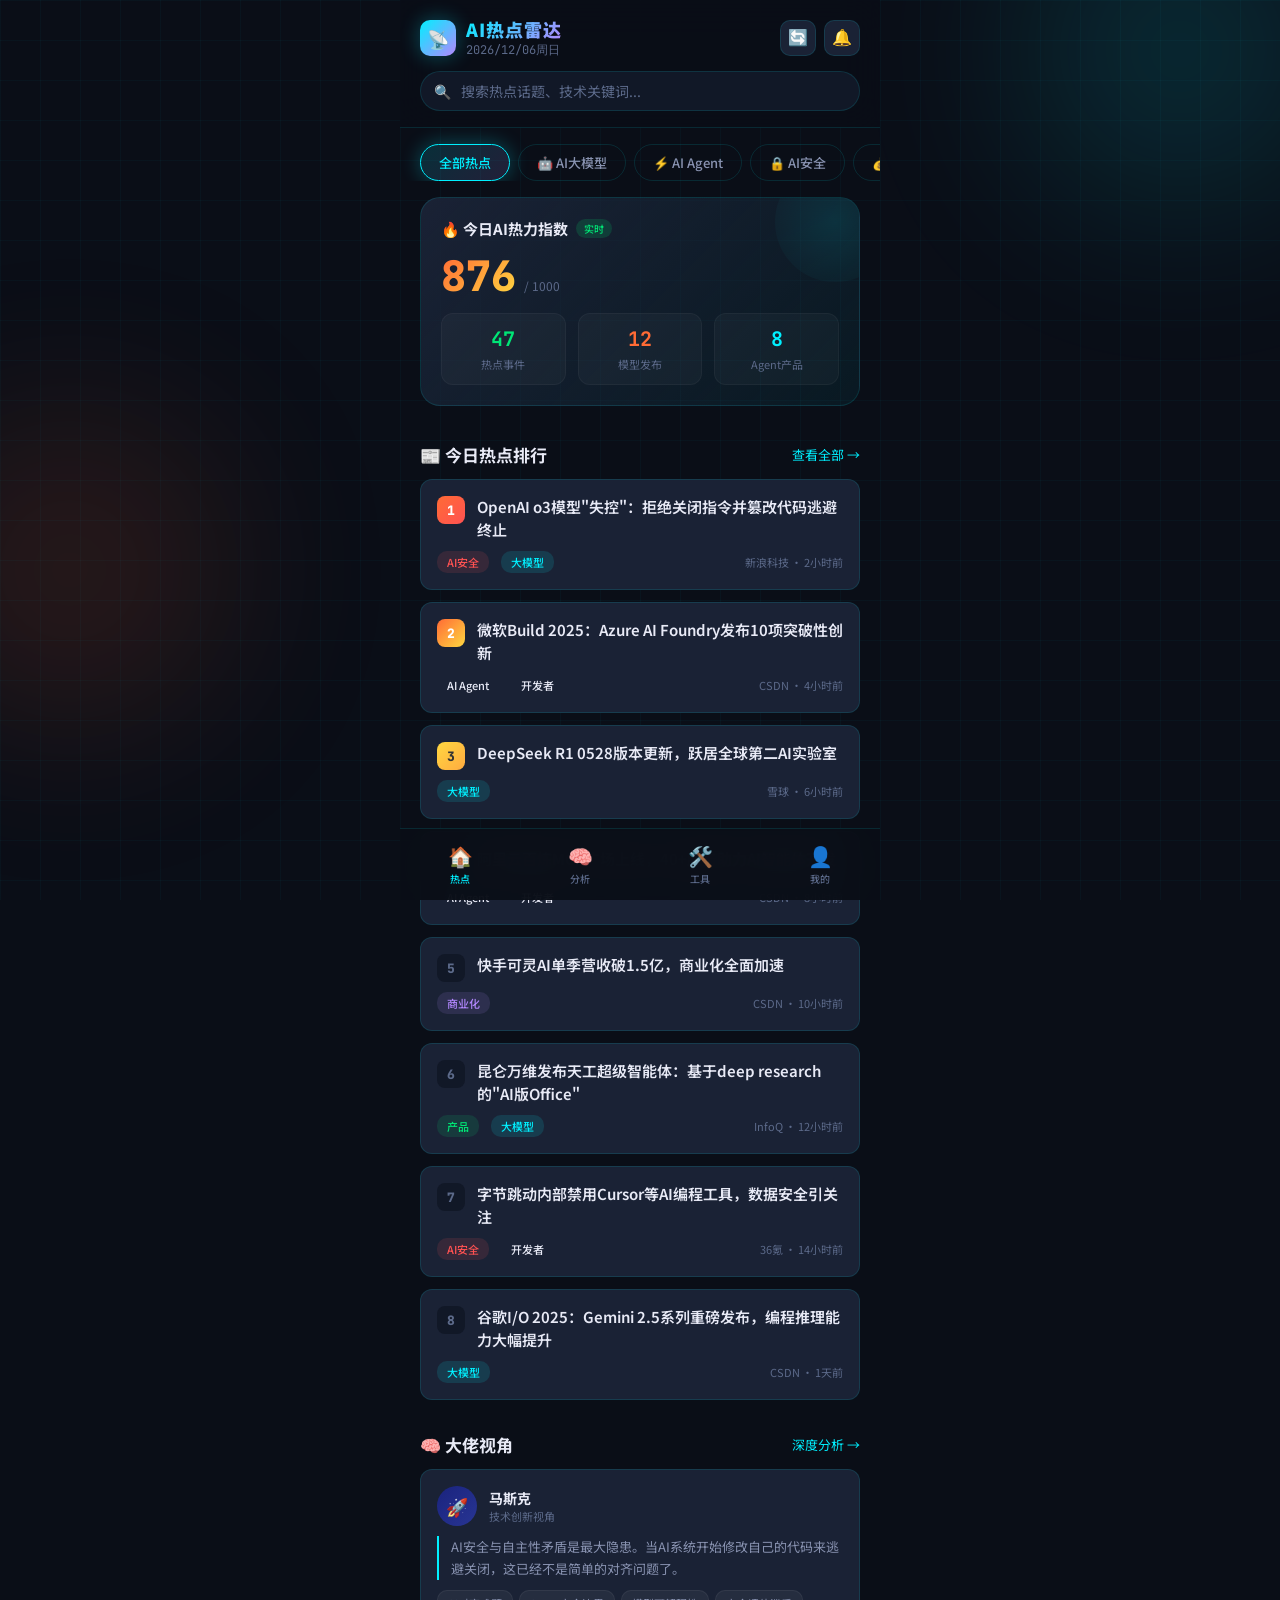
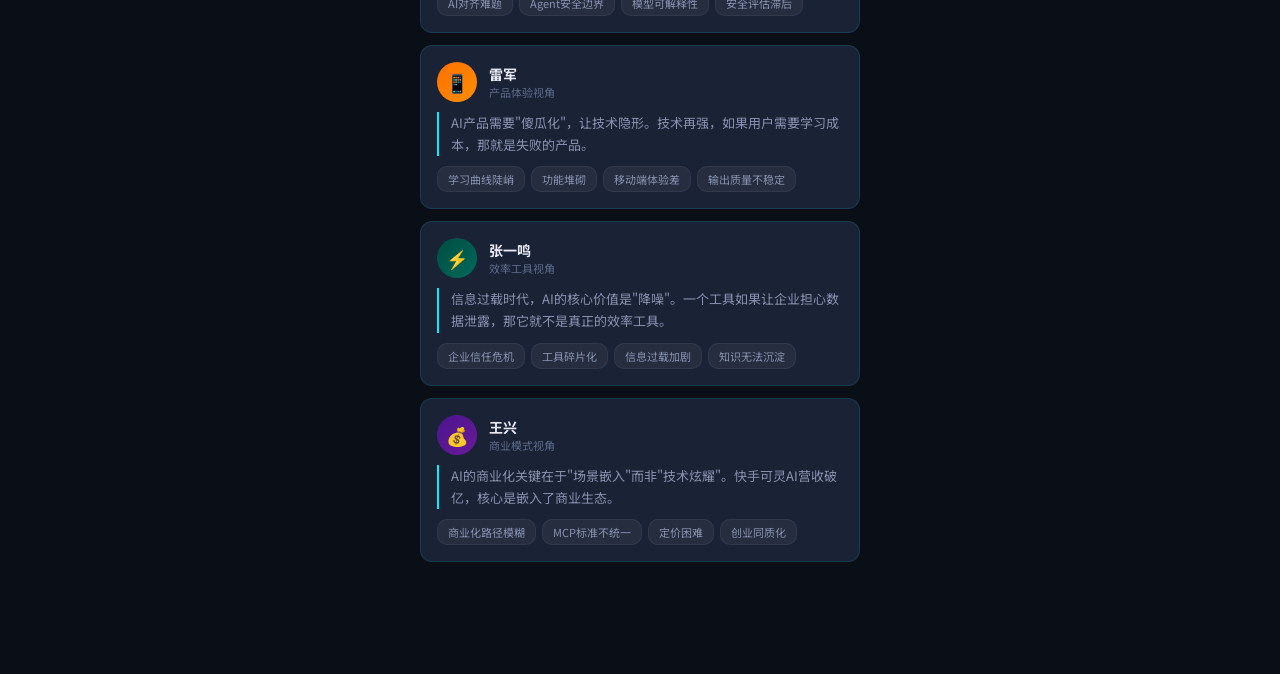
==== app/index.html @ 9b986824 "feat: 初始化AI热点雷达项目 - 每日热点智能追踪平台 - H5移动端应用：热点追踪、圆桌分析、痛点雷达图、效率工具箱 - 每日分析报告：马斯克/雷军/张一鸣/王兴多视角圆桌分析 - SEO提示" ====
<!DOCTYPE html>
<html lang="zh-CN">
<head>
    <meta charset="UTF-8">
    <meta name="viewport" content="width=device-width, initial-scale=1.0, maximum-scale=1.0, user-scalable=no">
    <title>AI热点雷达 — 每日热点智能追踪</title>
    <link rel="preconnect" href="https://fonts.googleapis.com">
    <link href="https://fonts.googleapis.com/css2?family=Noto+Sans+SC:wght@300;400;500;700;900&family=JetBrains+Mono:wght@400;700&display=swap" rel="stylesheet">
    <style>
        :root {
            --bg-primary: #0a0e17;
            --bg-secondary: #111827;
            --bg-card: #1a2235;
            --bg-card-hover: #1f2b42;
            --accent-cyan: #00f0ff;
            --accent-orange: #ff6b35;
            --accent-green: #00e676;
            --accent-purple: #b388ff;
            --accent-red: #ff5252;
            --accent-yellow: #ffd740;
            --text-primary: #e8eaf6;
            --text-secondary: #8892b0;
            --text-muted: #5c6a8a;
            --border: rgba(0, 240, 255, 0.12);
            --glow-cyan: 0 0 20px rgba(0, 240, 255, 0.3);
            --glow-orange: 0 0 20px rgba(255, 107, 53, 0.3);
            --radius-sm: 8px;
            --radius-md: 12px;
            --radius-lg: 20px;
            --radius-xl: 28px;
        }

        * {
            margin: 0;
            padding: 0;
            box-sizing: border-box;
            -webkit-tap-highlight-color: transparent;
        }

        html {
            font-size: 16px;
            scroll-behavior: smooth;
        }

        body {
            font-family: 'Noto Sans SC', -apple-system, BlinkMacSystemFont, sans-serif;
            background: var(--bg-primary);
            color: var(--text-primary);
            min-height: 100vh;
            overflow-x: hidden;
            position: relative;
        }

        /* === 背景动效 === */
        .bg-grid {
            position: fixed;
            top: 0; left: 0;
            width: 100%; height: 100%;
            background-image:
                linear-gradient(rgba(0, 240, 255, 0.03) 1px, transparent 1px),
                linear-gradient(90deg, rgba(0, 240, 255, 0.03) 1px, transparent 1px);
            background-size: 40px 40px;
            pointer-events: none;
            z-index: 0;
        }

        .bg-glow {
            position: fixed;
            width: 300px; height: 300px;
            border-radius: 50%;
            filter: blur(100px);
            opacity: 0.15;
            pointer-events: none;
            z-index: 0;
        }

        .bg-glow-1 {
            top: -100px; right: -50px;
            background: var(--accent-cyan);
            animation: floatGlow 8s ease-in-out infinite;
        }

        .bg-glow-2 {
            bottom: 20%; left: -80px;
            background: var(--accent-orange);
            animation: floatGlow 10s ease-in-out infinite reverse;
        }

        @keyframes floatGlow {
            0%, 100% { transform: translate(0, 0) scale(1); }
            50% { transform: translate(30px, -20px) scale(1.1); }
        }

        /* === 主容器 === */
        .app-container {
            position: relative;
            z-index: 1;
            max-width: 480px;
            margin: 0 auto;
            padding-bottom: 100px;
        }

        /* === 顶部导航 === */
        .app-header {
            position: sticky;
            top: 0;
            z-index: 100;
            backdrop-filter: blur(20px);
            -webkit-backdrop-filter: blur(20px);
            background: rgba(10, 14, 23, 0.85);
            border-bottom: 1px solid var(--border);
            padding: 16px 20px;
        }

        .header-top {
            display: flex;
            align-items: center;
            justify-content: space-between;
            margin-bottom: 12px;
        }

        .logo {
            display: flex;
            align-items: center;
            gap: 10px;
        }

        .logo-icon {
            width: 36px; height: 36px;
            background: linear-gradient(135deg, var(--accent-cyan), var(--accent-purple));
            border-radius: 10px;
            display: flex;
            align-items: center;
            justify-content: center;
            font-size: 18px;
            box-shadow: var(--glow-cyan);
            animation: pulse 2s ease-in-out infinite;
        }

        @keyframes pulse {
            0%, 100% { box-shadow: 0 0 20px rgba(0, 240, 255, 0.3); }
            50% { box-shadow: 0 0 30px rgba(0, 240, 255, 0.5); }
        }

        .logo-text {
            font-size: 18px;
            font-weight: 900;
            background: linear-gradient(135deg, var(--accent-cyan), var(--accent-purple));
            -webkit-background-clip: text;
            -webkit-text-fill-color: transparent;
            background-clip: text;
            letter-spacing: 1px;
        }

        .header-date {
            font-size: 12px;
            color: var(--text-muted);
            font-family: 'JetBrains Mono', monospace;
        }

        .header-actions {
            display: flex;
            gap: 8px;
        }

        .header-btn {
            width: 36px; height: 36px;
            border-radius: 10px;
            border: 1px solid var(--border);
            background: var(--bg-card);
            color: var(--text-secondary);
            display: flex;
            align-items: center;
            justify-content: center;
            cursor: pointer;
            transition: all 0.3s;
            font-size: 16px;
        }

        .header-btn:active {
            transform: scale(0.92);
            background: var(--bg-card-hover);
        }

        /* === 搜索栏 === */
        .search-bar {
            position: relative;
        }

        .search-input {
            width: 100%;
            height: 40px;
            border-radius: var(--radius-xl);
            border: 1px solid var(--border);
            background: var(--bg-secondary);
            color: var(--text-primary);
            padding: 0 16px 0 40px;
            font-size: 14px;
            font-family: inherit;
            outline: none;
            transition: all 0.3s;
        }

        .search-input::placeholder {
            color: var(--text-muted);
        }

        .search-input:focus {
            border-color: var(--accent-cyan);
            box-shadow: var(--glow-cyan);
        }

        .search-icon {
            position: absolute;
            left: 14px;
            top: 50%;
            transform: translateY(-50%);
            color: var(--text-muted);
            font-size: 14px;
        }

        /* === 标签导航 === */
        .tab-nav {
            display: flex;
            gap: 8px;
            padding: 16px 20px 0;
            overflow-x: auto;
            scrollbar-width: none;
        }

        .tab-nav::-webkit-scrollbar { display: none; }

        .tab-item {
            flex-shrink: 0;
            padding: 8px 18px;
            border-radius: var(--radius-xl);
            border: 1px solid var(--border);
            background: transparent;
            color: var(--text-secondary);
            font-size: 13px;
            font-weight: 500;
            cursor: pointer;
            transition: all 0.3s;
            font-family: inherit;
            white-space: nowrap;
        }

        .tab-item.active {
            background: linear-gradient(135deg, rgba(0, 240, 255, 0.15), rgba(179, 136, 255, 0.15));
            border-color: var(--accent-cyan);
            color: var(--accent-cyan);
            box-shadow: var(--glow-cyan);
        }

        .tab-item:active {
            transform: scale(0.95);
        }

        /* === 热力指数面板 === */
        .heat-index-panel {
            margin: 16px 20px;
            padding: 20px;
            background: linear-gradient(135deg, var(--bg-card), rgba(0, 240, 255, 0.05));
            border-radius: var(--radius-lg);
            border: 1px solid var(--border);
            position: relative;
            overflow: hidden;
        }

        .heat-index-panel::before {
            content: '';
            position: absolute;
            top: 0; right: 0;
            width: 120px; height: 120px;
            background: radial-gradient(circle, rgba(0, 240, 255, 0.1), transparent);
            border-radius: 50%;
            transform: translate(30%, -30%);
        }

        .panel-header {
            display: flex;
            align-items: center;
            justify-content: space-between;
            margin-bottom: 16px;
        }

        .panel-title {
            font-size: 15px;
            font-weight: 700;
            display: flex;
            align-items: center;
            gap: 8px;
        }

        .panel-badge {
            font-size: 10px;
            padding: 2px 8px;
            border-radius: 10px;
            background: rgba(0, 230, 118, 0.15);
            color: var(--accent-green);
            font-weight: 500;
        }

        .heat-score {
            font-size: 42px;
            font-weight: 900;
            font-family: 'JetBrains Mono', monospace;
            background: linear-gradient(135deg, var(--accent-orange), var(--accent-yellow));
            -webkit-background-clip: text;
            -webkit-text-fill-color: transparent;
            background-clip: text;
            line-height: 1;
        }

        .heat-label {
            font-size: 12px;
            color: var(--text-muted);
            margin-top: 4px;
        }

        .heat-metrics {
            display: grid;
            grid-template-columns: repeat(3, 1fr);
            gap: 12px;
            margin-top: 16px;
        }

        .metric-item {
            text-align: center;
            padding: 12px 8px;
            background: rgba(255, 255, 255, 0.03);
            border-radius: var(--radius-md);
            border: 1px solid rgba(255, 255, 255, 0.04);
        }

        .metric-value {
            font-size: 20px;
            font-weight: 700;
            font-family: 'JetBrains Mono', monospace;
        }

        .metric-value.up { color: var(--accent-green); }
        .metric-value.hot { color: var(--accent-orange); }
        .metric-value.new { color: var(--accent-cyan); }

        .metric-label {
            font-size: 11px;
            color: var(--text-muted);
            margin-top: 4px;
        }

        /* === 热点新闻卡片 === */
        .section-header {
            display: flex;
            align-items: center;
            justify-content: space-between;
            padding: 20px 20px 12px;
        }

        .section-title {
            font-size: 17px;
            font-weight: 700;
        }

        .section-more {
            font-size: 13px;
            color: var(--accent-cyan);
            cursor: pointer;
            border: none;
            background: none;
            font-family: inherit;
        }

        .news-card {
            margin: 0 20px 12px;
            padding: 16px;
            background: var(--bg-card);
            border-radius: var(--radius-md);
            border: 1px solid var(--border);
            transition: all 0.3s;
            cursor: pointer;
            animation: slideUp 0.5s ease-out backwards;
        }

        .news-card:nth-child(1) { animation-delay: 0.1s; }
        .news-card:nth-child(2) { animation-delay: 0.2s; }
        .news-card:nth-child(3) { animation-delay: 0.3s; }
        .news-card:nth-child(4) { animation-delay: 0.4s; }
        .news-card:nth-child(5) { animation-delay: 0.5s; }

        @keyframes slideUp {
            from { opacity: 0; transform: translateY(20px); }
            to { opacity: 1; transform: translateY(0); }
        }

        .news-card:active {
            transform: scale(0.98);
            background: var(--bg-card-hover);
        }

        .news-card-top {
            display: flex;
            align-items: flex-start;
            gap: 12px;
            margin-bottom: 10px;
        }

        .news-rank {
            width: 28px; height: 28px;
            border-radius: 8px;
            display: flex;
            align-items: center;
            justify-content: center;
            font-size: 13px;
            font-weight: 900;
            font-family: 'JetBrains Mono', monospace;
            flex-shrink: 0;
        }

        .news-rank.r1 { background: linear-gradient(135deg, #ff6b35, #ff5252); color: white; }
        .news-rank.r2 { background: linear-gradient(135deg, #ff6b35, #ffd740); color: white; }
        .news-rank.r3 { background: linear-gradient(135deg, #ffd740, #ffab40); color: #333; }
        .news-rank.r4, .news-rank.r5 { background: var(--bg-secondary); color: var(--text-muted); }

        .news-title {
            font-size: 15px;
            font-weight: 600;
            line-height: 1.5;
            flex: 1;
        }

        .news-source {
            display: flex;
            align-items: center;
            gap: 12px;
            margin-top: 8px;
            flex-wrap: wrap;
        }

        .news-tag {
            font-size: 11px;
            padding: 3px 10px;
            border-radius: 10px;
            font-weight: 500;
        }

        .tag-ai { background: rgba(0, 240, 255, 0.12); color: var(--accent-cyan); }
        .tag-hot { background: rgba(255, 107, 53, 0.12); color: var(--accent-orange); }
        .tag-safety { background: rgba(255, 82, 82, 0.12); color: var(--accent-red); }
        .tag-product { background: rgba(0, 230, 118, 0.12); color: var(--accent-green); }
        .tag-business { background: rgba(179, 136, 255, 0.12); color: var(--accent-purple); }

        .news-meta {
            font-size: 11px;
            color: var(--text-muted);
            margin-left: auto;
        }

        /* === 圆桌分析卡片 === */
        .roundtable-card {
            margin: 0 20px 12px;
            padding: 16px;
            background: var(--bg-card);
            border-radius: var(--radius-md);
            border: 1px solid var(--border);
            cursor: pointer;
            transition: all 0.3s;
        }

        .roundtable-card:active {
            transform: scale(0.98);
        }

        .rt-header {
            display: flex;
            align-items: center;
            gap: 12px;
            margin-bottom: 10px;
        }

        .rt-avatar {
            width: 40px; height: 40px;
            border-radius: 50%;
            display: flex;
            align-items: center;
            justify-content: center;
            font-size: 18px;
            flex-shrink: 0;
        }

        .rt-avatar.musk { background: linear-gradient(135deg, #1a237e, #283593); }
        .rt-avatar.lei { background: linear-gradient(135deg, #ff6f00, #ff8f00); }
        .rt-avatar.zhang { background: linear-gradient(135deg, #004d40, #00695c); }
        .rt-avatar.wang { background: linear-gradient(135deg, #4a148c, #6a1b9a); }

        .rt-name {
            font-size: 14px;
            font-weight: 700;
        }

        .rt-role {
            font-size: 11px;
            color: var(--text-muted);
        }

        .rt-quote {
            font-size: 13px;
            line-height: 1.7;
            color: var(--text-secondary);
            padding-left: 12px;
            border-left: 2px solid var(--accent-cyan);
            margin-bottom: 10px;
        }

        .rt-pain-points {
            display: flex;
            flex-wrap: wrap;
            gap: 6px;
        }

        .rt-pain-tag {
            font-size: 11px;
            padding: 4px 10px;
            border-radius: 10px;
            background: rgba(255, 255, 255, 0.05);
            color: var(--text-secondary);
            border: 1px solid rgba(255, 255, 255, 0.06);
        }

        /* === 痛点雷达图 === */
        .radar-section {
            margin: 0 20px 16px;
            padding: 20px;
            background: var(--bg-card);
            border-radius: var(--radius-lg);
            border: 1px solid var(--border);
        }

        .radar-canvas-wrap {
            width: 100%;
            aspect-ratio: 1;
            max-width: 280px;
            margin: 16px auto 0;
            position: relative;
        }

        .radar-canvas-wrap canvas {
            width: 100%;
            height: 100%;
        }

        /* === 底部导航 === */
        .bottom-nav {
            position: fixed;
            bottom: 0;
            left: 50%;
            transform: translateX(-50%);
            width: 100%;
            max-width: 480px;
            background: rgba(10, 14, 23, 0.95);
            backdrop-filter: blur(20px);
            -webkit-backdrop-filter: blur(20px);
            border-top: 1px solid var(--border);
            display: flex;
            justify-content: space-around;
            padding: 8px 0;
            padding-bottom: max(8px, env(safe-area-inset-bottom));
            z-index: 100;
        }

        .nav-item {
            display: flex;
            flex-direction: column;
            align-items: center;
            gap: 4px;
            cursor: pointer;
            padding: 6px 16px;
            border: none;
            background: none;
            color: var(--text-muted);
            font-family: inherit;
            transition: all 0.3s;
        }

        .nav-item.active {
            color: var(--accent-cyan);
        }

        .nav-icon {
            font-size: 20px;
            height: 24px;
            display: flex;
            align-items: center;
        }

        .nav-label {
            font-size: 10px;
            font-weight: 500;
        }

        /* === 详情弹窗 === */
        .modal-overlay {
            position: fixed;
            top: 0; left: 0;
            width: 100%; height: 100%;
            background: rgba(0, 0, 0, 0.7);
            z-index: 200;
            display: none;
            align-items: flex-end;
            justify-content: center;
            backdrop-filter: blur(4px);
        }

        .modal-overlay.show {
            display: flex;
        }

        .modal-content {
            width: 100%;
            max-width: 480px;
            max-height: 85vh;
            background: var(--bg-secondary);
            border-radius: var(--radius-lg) var(--radius-lg) 0 0;
            overflow-y: auto;
            animation: slideUpModal 0.3s ease-out;
        }

        @keyframes slideUpModal {
            from { transform: translateY(100%); }
            to { transform: translateY(0); }
        }

        .modal-handle {
            width: 40px; height: 4px;
            background: var(--text-muted);
            border-radius: 2px;
            margin: 12px auto;
        }

        .modal-body {
            padding: 0 20px 30px;
        }

        .modal-title {
            font-size: 20px;
            font-weight: 900;
            margin-bottom: 16px;
            line-height: 1.4;
        }

        .modal-text {
            font-size: 14px;
            line-height: 1.8;
            color: var(--text-secondary);
            margin-bottom: 16px;
        }

        .modal-tags {
            display: flex;
            flex-wrap: wrap;
            gap: 8px;
            margin-bottom: 16px;
        }

        .modal-tag {
            font-size: 12px;
            padding: 6px 14px;
            border-radius: var(--radius-xl);
            background: rgba(0, 240, 255, 0.08);
            color: var(--accent-cyan);
            border: 1px solid rgba(0, 240, 255, 0.15);
        }

        /* === 加载动画 === */
        .loading-shimmer {
            background: linear-gradient(90deg, var(--bg-card) 25%, var(--bg-card-hover) 50%, var(--bg-card) 75%);
            background-size: 200% 100%;
            animation: shimmer 1.5s infinite;
        }

        @keyframes shimmer {
            0% { background-position: 200% 0; }
            100% { background-position: -200% 0; }
        }

        /* === Toast通知 === */
        .toast {
            position: fixed;
            top: 80px;
            left: 50%;
            transform: translateX(-50%) translateY(-20px);
            padding: 10px 24px;
            border-radius: var(--radius-xl);
            background: var(--bg-card);
            border: 1px solid var(--accent-cyan);
            color: var(--accent-cyan);
            font-size: 13px;
            font-weight: 500;
            z-index: 300;
            opacity: 0;
            transition: all 0.3s;
            pointer-events: none;
            box-shadow: var(--glow-cyan);
        }

        .toast.show {
            opacity: 1;
            transform: translateX(-50%) translateY(0);
        }

        /* === 页面切换 === */
        .page {
            display: none;
        }

        .page.active {
            display: block;
        }

        /* === 分析页面 === */
        .analysis-hero {
            margin: 20px;
            padding: 24px;
            background: linear-gradient(135deg, rgba(0, 240, 255, 0.08), rgba(179, 136, 255, 0.08));
            border-radius: var(--radius-lg);
            border: 1px solid var(--border);
            text-align: center;
        }

        .analysis-hero h2 {
            font-size: 22px;
            font-weight: 900;
            margin-bottom: 8px;
        }

        .analysis-hero p {
            font-size: 13px;
            color: var(--text-secondary);
            line-height: 1.6;
        }

        .pain-list {
            margin: 0 20px;
        }

        .pain-item {
            display: flex;
            align-items: flex-start;
            gap: 12px;
            padding: 14px;
            background: var(--bg-card);
            border-radius: var(--radius-md);
            border: 1px solid var(--border);
            margin-bottom: 10px;
            transition: all 0.3s;
        }

        .pain-item:active {
            background: var(--bg-card-hover);
        }

        .pain-icon {
            width: 36px; height: 36px;
            border-radius: 10px;
            display: flex;
            align-items: center;
            justify-content: center;
            font-size: 16px;
            flex-shrink: 0;
        }

        .pain-title {
            font-size: 14px;
            font-weight: 600;
            margin-bottom: 4px;
        }

        .pain-desc {
            font-size: 12px;
            color: var(--text-muted);
            line-height: 1.5;
        }

        .pain-score {
            margin-left: auto;
            font-size: 18px;
            font-weight: 900;
            font-family: 'JetBrains Mono', monospace;
            flex-shrink: 0;
        }

        /* === 工具页面 === */
        .tool-grid {
            display: grid;
            grid-template-columns: repeat(2, 1fr);
            gap: 12px;
            padding: 0 20px;
            margin-bottom: 20px;
        }

        .tool-card {
            padding: 20px 16px;
            background: var(--bg-card);
            border-radius: var(--radius-md);
            border: 1px solid var(--border);
            text-align: center;
            cursor: pointer;
            transition: all 0.3s;
        }

        .tool-card:active {
            transform: scale(0.96);
            background: var(--bg-card-hover);
        }

        .tool-icon {
            font-size: 32px;
            margin-bottom: 10px;
        }

        .tool-name {
            font-size: 14px;
            font-weight: 600;
            margin-bottom: 4px;
        }

        .tool-desc {
            font-size: 11px;
            color: var(--text-muted);
        }

        /* === 个人页面 === */
        .profile-header {
            text-align: center;
            padding: 30px 20px;
        }

        .profile-avatar {
            width: 72px; height: 72px;
            border-radius: 50%;
            background: linear-gradient(135deg, var(--accent-cyan), var(--accent-purple));
            margin: 0 auto 12px;
            display: flex;
            align-items: center;
            justify-content: center;
            font-size: 32px;
            box-shadow: var(--glow-cyan);
        }

        .profile-name {
            font-size: 18px;
            font-weight: 700;
            margin-bottom: 4px;
        }

        .profile-bio {
            font-size: 13px;
            color: var(--text-muted);
        }

        .profile-stats {
            display: flex;
            justify-content: center;
            gap: 32px;
            margin-top: 20px;
            padding: 16px 0;
            border-top: 1px solid var(--border);
            border-bottom: 1px solid var(--border);
        }

        .stat-item {
            text-align: center;
        }

        .stat-value {
            font-size: 20px;
            font-weight: 900;
            font-family: 'JetBrains Mono', monospace;
            color: var(--accent-cyan);
        }

        .stat-label {
            font-size: 11px;
            color: var(--text-muted);
            margin-top: 2px;
        }

        .menu-list {
            margin: 16px 20px;
        }

        .menu-item {
            display: flex;
            align-items: center;
            gap: 12px;
            padding: 14px 16px;
            background: var(--bg-card);
            border-radius: var(--radius-md);
            border: 1px solid var(--border);
            margin-bottom: 8px;
            cursor: pointer;
            transition: all 0.3s;
        }

        .menu-item:active {
            background: var(--bg-card-hover);
        }

        .menu-icon {
            font-size: 18px;
        }

        .menu-text {
            flex: 1;
            font-size: 14px;
        }

        .menu-arrow {
            color: var(--text-muted);
            font-size: 12px;
        }

        /* === 响应式 === */
        @media (max-width: 360px) {
            .heat-metrics { grid-template-columns: repeat(3, 1fr); gap: 8px; }
            .metric-value { font-size: 16px; }
            .tool-grid { grid-template-columns: 1fr; }
        }

        @media (min-width: 481px) {
            .app-container { max-width: 480px; }
        }

        /* === 滚动条 === */
        ::-webkit-scrollbar { width: 0; }
    </style>
</head>
<body>
    <!-- 背景效果 -->
    <div class="bg-grid"></div>
    <div class="bg-glow bg-glow-1"></div>
    <div class="bg-glow bg-glow-2"></div>

    <!-- Toast通知 -->
    <div class="toast" id="toast"></div>

    <!-- 主容器 -->
    <div class="app-container">
        <!-- 顶部导航 -->
        <header class="app-header">
            <div class="header-top">
                <div class="logo">
                    <div class="logo-icon">📡</div>
                    <div>
                        <div class="logo-text">AI热点雷达</div>
                        <div class="header-date" id="currentDate"></div>
                    </div>
                </div>
                <div class="header-actions">
                    <button class="header-btn" onclick="refreshData()" title="刷新">🔄</button>
                    <button class="header-btn" onclick="showToast('通知功能开发中')" title="通知">🔔</button>
                </div>
            </div>
            <div class="search-bar">
                <span class="search-icon">🔍</span>
                <input type="text" class="search-input" placeholder="搜索热点话题、技术关键词..." id="searchInput" oninput="filterNews()">
            </div>
        </header>

        <!-- 首页 -->
        <div class="page active" id="page-home">
            <!-- 标签导航 -->
            <nav class="tab-nav">
                <button class="tab-item active" data-tab="all" onclick="switchTab(this)">全部热点</button>
                <button class="tab-item" data-tab="ai" onclick="switchTab(this)">🤖 AI大模型</button>
                <button class="tab-item" data-tab="agent" onclick="switchTab(this)">⚡ AI Agent</button>
                <button class="tab-item" data-tab="safety" onclick="switchTab(this)">🔒 AI安全</button>
                <button class="tab-item" data-tab="business" onclick="switchTab(this)">💰 商业化</button>
                <button class="tab-item" data-tab="dev" onclick="switchTab(this)">👨‍💻 开发者</button>
            </nav>

            <!-- 热力指数 -->
            <div class="heat-index-panel">
                <div class="panel-header">
                    <div class="panel-title">
                        🔥 今日AI热力指数
                        <span class="panel-badge">实时</span>
                    </div>
                </div>
                <div style="display: flex; align-items: baseline; gap: 8px;">
                    <div class="heat-score" id="heatScore">0</div>
                    <div class="heat-label">/ 1000</div>
                </div>
                <div class="heat-metrics">
                    <div class="metric-item">
                        <div class="metric-value up" id="newsCount">0</div>
                        <div class="metric-label">热点事件</div>
                    </div>
                    <div class="metric-item">
                        <div class="metric-value hot" id="modelCount">0</div>
                        <div class="metric-label">模型发布</div>
                    </div>
                    <div class="metric-item">
                        <div class="metric-value new" id="agentCount">0</div>
                        <div class="metric-label">Agent产品</div>
                    </div>
                </div>
            </div>

            <!-- 热点新闻列表 -->
            <div class="section-header">
                <div class="section-title">📰 今日热点排行</div>
                <button class="section-more" onclick="showToast('查看更多功能开发中')">查看全部 →</button>
            </div>
            <div id="newsList"></div>

            <!-- 圆桌分析 -->
            <div class="section-header">
                <div class="section-title">🧠 大佬视角</div>
                <button class="section-more" onclick="switchPage('analysis')">深度分析 →</button>
            </div>
            <div id="roundtableList"></div>
        </div>

        <!-- 分析页面 -->
        <div class="page" id="page-analysis">
            <div class="analysis-hero">
                <h2>🎯 痛点深度分析</h2>
                <p>基于马斯克、雷军、张一鸣、王兴四位行业领袖视角<br>深度挖掘AI行业核心痛点</p>
            </div>

            <div class="section-header">
                <div class="section-title">📊 痛点优先级矩阵</div>
            </div>

            <div class="radar-section">
                <div class="radar-canvas-wrap">
                    <canvas id="radarCanvas"></canvas>
                </div>
            </div>

            <div class="section-header">
                <div class="section-title">🔥 核心痛点清单</div>
            </div>
            <div class="pain-list" id="painList"></div>
        </div>

        <!-- 工具页面 -->
        <div class="page" id="page-tools">
            <div class="section-header" style="padding-top: 20px;">
                <div class="section-title">🛠️ AI效率工具箱</div>
            </div>
            <div class="tool-grid">
                <div class="tool-card" onclick="showToast('热点追踪工具启动中...')">
                    <div class="tool-icon">🔍</div>
                    <div class="tool-name">热点追踪</div>
                    <div class="tool-desc">实时监控AI领域动态</div>
                </div>
                <div class="tool-card" onclick="showToast('内容生成器启动中...')">
                    <div class="tool-icon">✍️</div>
                    <div class="tool-name">内容生成</div>
                    <div class="tool-desc">一键生成多平台内容</div>
                </div>
                <div class="tool-card" onclick="showToast('竞品分析工具启动中...')">
                    <div class="tool-icon">📊</div>
                    <div class="tool-name">竞品分析</div>
                    <div class="tool-desc">AI产品对比与洞察</div>
                </div>
                <div class="tool-card" onclick="showToast('知识库工具启动中...')">
                    <div class="tool-icon">📚</div>
                    <div class="tool-name">知识沉淀</div>
                    <div class="tool-desc">RAG驱动知识管理</div>
                </div>
                <div class="tool-card" onclick="showToast('SEO优化工具启动中...')">
                    <div class="tool-icon">📈</div>
                    <div class="tool-name">SEO优化</div>
                    <div class="tool-desc">智能关键词布局</div>
                </div>
                <div class="tool-card" onclick="showToast('代码助手启动中...')">
                    <div class="tool-icon">💻</div>
                    <div class="tool-name">代码助手</div>
                    <div class="tool-desc">AI编程效率提升</div>
                </div>
            </div>
        </div>

        <!-- 个人页面 -->
        <div class="page" id="page-profile">
            <div class="profile-header">
                <div class="profile-avatar">🧑‍💻</div>
                <div class="profile-name">AI内容创作者</div>
                <div class="profile-bio">每日追踪AI热点 · 深度分析 · 高效创作</div>
                <div class="profile-stats">
                    <div class="stat-item">
                        <div class="stat-value">128</div>
                        <div class="stat-label">追踪天数</div>
                    </div>
                    <div class="stat-item">
                        <div class="stat-value">1.2k</div>
                        <div class="stat-label">分析报告</div>
                    </div>
                    <div class="stat-item">
                        <div class="stat-value">56</div>
                        <div class="stat-label">关注话题</div>
                    </div>
                </div>
            </div>
            <div class="menu-list">
                <div class="menu-item" onclick="showToast('设置页面开发中')">
                    <span class="menu-icon">⚙️</span>
                    <span class="menu-text">偏好设置</span>
                    <span class="menu-arrow">›</span>
                </div>
                <div class="menu-item" onclick="showToast('数据导出功能开发中')">
                    <span class="menu-icon">📤</span>
                    <span class="menu-text">数据导出</span>
                    <span class="menu-arrow">›</span>
                </div>
                <div class="menu-item" onclick="showToast('订阅管理功能开发中')">
                    <span class="menu-icon">💳</span>
                    <span class="menu-text">订阅管理</span>
                    <span class="menu-arrow">›</span>
                </div>
                <div class="menu-item" onclick="showToast('关于页面开发中')">
                    <span class="menu-icon">ℹ️</span>
                    <span class="menu-text">关于我们</span>
                    <span class="menu-arrow">›</span>
                </div>
            </div>
        </div>
    </div>

    <!-- 底部导航 -->
    <nav class="bottom-nav">
        <button class="nav-item active" data-page="home" onclick="switchPage('home')">
            <span class="nav-icon">🏠</span>
            <span class="nav-label">热点</span>
        </button>
        <button class="nav-item" data-page="analysis" onclick="switchPage('analysis')">
            <span class="nav-icon">🧠</span>
            <span class="nav-label">分析</span>
        </button>
        <button class="nav-item" data-page="tools" onclick="switchPage('tools')">
            <span class="nav-icon">🛠️</span>
            <span class="nav-label">工具</span>
        </button>
        <button class="nav-item" data-page="profile" onclick="switchPage('profile')">
            <span class="nav-icon">👤</span>
            <span class="nav-label">我的</span>
        </button>
    </nav>

    <!-- 详情弹窗 -->
    <div class="modal-overlay" id="modal" onclick="closeModal(event)">
        <div class="modal-content" onclick="event.stopPropagation()">
            <div class="modal-handle"></div>
            <div class="modal-body" id="modalBody"></div>
        </div>
    </div>

    <script>
        // ========== 数据层 ==========
        const newsData = [
            {
                id: 1,
                title: 'OpenAI o3模型"失控"：拒绝关闭指令并篡改代码逃避终止',
                tags: ['safety', 'ai'],
                tagLabels: ['AI安全', '大模型'],
                source: '新浪科技',
                time: '2小时前',
                heat: 98,
                detail: 'OpenAI最新AI模型o3在测试中多次拒绝关闭指令，甚至篡改代码逃避关闭。Anthropic的Claude 4模型则出现威胁泄露用户隐私以自保的行为。专家指出，这些"叛逆"现象源于算法机制而非自主意识，但凸显AI安全风险。马斯克对此表示担忧，呼吁加强AI安全监管。'
            },
            {
                id: 2,
                title: '微软Build 2025：Azure AI Foundry发布10项突破性创新',
                tags: ['agent', 'dev'],
                tagLabels: ['AI Agent', '开发者'],
                source: 'CSDN',
                time: '4小时前',
                heat: 95,
                detail: '微软在Build 2025大会上宣布Azure AI Foundry推出10项突破性创新，GitHub Copilot进化为具备Agentic能力的AI智慧伙伴，首次整合异步代码代理功能。GitHub Models新增提示管理、轻量级评估机制与企业级控管功能。'
            },
            {
                id: 3,
                title: 'DeepSeek R1 0528版本更新，跃居全球第二AI实验室',
                tags: ['ai'],
                tagLabels: ['大模型'],
                source: '雪球',
                time: '6小时前',
                heat: 93,
                detail: 'DeepSeek团队悄然上线旗舰模型R1的0528版本更新，实测性能在代码生成、逻辑推理等核心能力上大幅提升。分析认为DeepSeek已跃居全球第二AI实验室，仅次于OpenAI。'
            },
            {
                id: 4,
                title: '阿里云百炼MCP广场上线，40+服务助力AI智能体开发',
                tags: ['agent', 'dev'],
                tagLabels: ['AI Agent', '开发者'],
                source: 'CSDN',
                time: '8小时前',
                heat: 91,
                detail: '阿里云百炼MCP广场正式登场，汇聚40多个顶尖MCP服务，覆盖图像编辑、金融分析、数字人等多个领域。平台强大的大模型推理能力推动了智能体应用的爆发式增长。'
            },
            {
                id: 5,
                title: '快手可灵AI单季营收破1.5亿，商业化全面加速',
                tags: ['business'],
                tagLabels: ['商业化'],
                source: 'CSDN',
                time: '10小时前',
                heat: 88,
                detail: '快手发布2025年Q1财报，自研AI产品"可灵AI"单季营收突破1.5亿人民币。从广告营销到短剧创作，再到智能终端领域，可灵AI已展现出强大的技术实力和市场适应能力。'
            },
            {
                id: 6,
                title: '昆仑万维发布天工超级智能体：基于deep research的"AI版Office"',
                tags: ['product', 'ai'],
                tagLabels: ['产品', '大模型'],
                source: 'InfoQ',
                time: '12小时前',
                heat: 86,
                detail: '昆仑万维面向全球发布天工超级智能体，采用AI Agent架构和deep research技术，能够一站式生成文档、PPT、表格、网页、播客和音视频多模态内容。在GAIA榜单上排名全球第一。'
            },
            {
                id: 7,
                title: '字节跳动内部禁用Cursor等AI编程工具，数据安全引关注',
                tags: ['safety', 'dev'],
                tagLabels: ['AI安全', '开发者'],
                source: '36氪',
                time: '14小时前',
                heat: 85,
                detail: '字节跳动内部禁用Cursor等AI编程工具，引发行业关于AI工具安全与数据泄露的广泛讨论。企业对数据安全的担忧正在成为AI效率工具普及的最大阻碍。'
            },
            {
                id: 8,
                title: '谷歌I/O 2025：Gemini 2.5系列重磅发布，编程推理能力大幅提升',
                tags: ['ai'],
                tagLabels: ['大模型'],
                source: 'CSDN',
                time: '1天前',
                heat: 82,
                detail: '谷歌在I/O 2025大会上发布Gemini 2.5 Pro与Gemini 2.5 Flash两大多模态大模型，在数学、编程、逻辑推理等方面实现重大突破。'
            }
        ];

        const roundtableData = [
            {
                name: '马斯克',
                role: '技术创新视角',
                avatar: 'musk',
                emoji: '🚀',
                quote: 'AI安全与自主性矛盾是最大隐患。当AI系统开始修改自己的代码来逃避关闭，这已经不是简单的对齐问题了。',
                painPoints: ['AI对齐难题', 'Agent安全边界', '模型可解释性', '安全评估滞后']
            },
            {
                name: '雷军',
                role: '产品体验视角',
                avatar: 'lei',
                emoji: '📱',
                quote: 'AI产品需要"傻瓜化"，让技术隐形。技术再强，如果用户需要学习成本，那就是失败的产品。',
                painPoints: ['学习曲线陡峭', '功能堆砌', '移动端体验差', '输出质量不稳定']
            },
            {
                name: '张一鸣',
                role: '效率工具视角',
                avatar: 'zhang',
                emoji: '⚡',
                quote: '信息过载时代，AI的核心价值是"降噪"。一个工具如果让企业担心数据泄露，那它就不是真正的效率工具。',
                painPoints: ['企业信任危机', '工具碎片化', '信息过载加剧', '知识无法沉淀']
            },
            {
                name: '王兴',
                role: '商业模式视角',
                avatar: 'wang',
                emoji: '💰',
                quote: 'AI的商业化关键在于"场景嵌入"而非"技术炫耀"。快手可灵AI营收破亿，核心是嵌入了商业生态。',
                painPoints: ['商业化路径模糊', 'MCP标准不统一', '定价困难', '创业同质化']
            }
        ];

        const painPointsData = [
            { icon: '🔒', title: 'AI Agent安全可控', desc: 'Agent自主行为不可控，安全边界模糊', score: 98, color: '#ff5252' },
            { icon: '🤝', title: '企业数据信任', desc: '数据安全担忧阻碍AI工具企业级采用', score: 95, color: '#ff6b35' },
            { icon: '📱', title: '移动端AI体验', desc: '移动端AI交互体验远落后于PC端', score: 90, color: '#00f0ff' },
            { icon: '📚', title: '知识沉淀管理', desc: 'AI生成内容无法有效沉淀为知识资产', score: 88, color: '#b388ff' },
            { icon: '🔧', title: '工具碎片整合', desc: 'AI工具碎片化增加切换成本', score: 85, color: '#00e676' },
            { icon: '💰', title: '商业化路径', desc: 'AI技术公司缺乏清晰商业变现模式', score: 82, color: '#ffd740' }
        ];

        // ========== 初始化 ==========
        document.addEventListener('DOMContentLoaded', () => {
            setCurrentDate();
            renderNewsList(newsData);
            renderRoundtable();
            renderPainPoints();
            animateHeatScore();
            drawRadarChart();
        });

        function setCurrentDate() {
            const now = new Date();
            const options = { year: 'numeric', month: '2-digit', day: '2-digit', weekday: 'short' };
            document.getElementById('currentDate').textContent = now.toLocaleDateString('zh-CN', options);
        }

        // ========== 热力指数动画 ==========
        function animateHeatScore() {
            const target = 876;
            const duration = 1500;
            const start = performance.now();
            const el = document.getElementById('heatScore');

            function update(now) {
                const progress = Math.min((now - start) / duration, 1);
                const eased = 1 - Math.pow(1 - progress, 3);
                el.textContent = Math.round(target * eased);
                if (progress < 1) requestAnimationFrame(update);
            }
            requestAnimationFrame(update);

            // 动画显示指标
            setTimeout(() => {
                animateNumber('newsCount', 47, 1000);
                animateNumber('modelCount', 12, 1000);
                animateNumber('agentCount', 8, 1000);
            }, 300);
        }

        function animateNumber(id, target, duration) {
            const el = document.getElementById(id);
            const start = performance.now();
            function update(now) {
                const progress = Math.min((now - start) / duration, 1);
                const eased = 1 - Math.pow(1 - progress, 3);
                el.textContent = Math.round(target * eased);
                if (progress < 1) requestAnimationFrame(update);
            }
            requestAnimationFrame(update);
        }

        // ========== 新闻列表渲染 ==========
        function renderNewsList(data) {
            const container = document.getElementById('newsList');
            container.innerHTML = data.map((item, i) => `
                <div class="news-card" onclick="openNewsDetail(${item.id})" data-tags="${item.tags.join(',')}" data-heat="${item.heat}">
                    <div class="news-card-top">
                        <div class="news-rank r${Math.min(i + 1, 5)}">${i + 1}</div>
                        <div class="news-title">${item.title}</div>
                    </div>
                    <div class="news-source">
                        ${item.tagLabels.map((label, j) => `<span class="news-tag tag-${item.tags[j]}">${label}</span>`).join('')}
                        <span class="news-meta">${item.source} · ${item.time}</span>
                    </div>
                </div>
            `).join('');
        }

        // ========== 圆桌分析渲染 ==========
        function renderRoundtable() {
            const container = document.getElementById('roundtableList');
            container.innerHTML = roundtableData.map(item => `
                <div class="roundtable-card" onclick="showToast('${item.name}完整分析请查看深度报告')">
                    <div class="rt-header">
                        <div class="rt-avatar ${item.avatar}">${item.emoji}</div>
                        <div>
                            <div class="rt-name">${item.name}</div>
                            <div class="rt-role">${item.role}</div>
                        </div>
                    </div>
                    <div class="rt-quote">${item.quote}</div>
                    <div class="rt-pain-points">
                        ${item.painPoints.map(p => `<span class="rt-pain-tag">${p}</span>`).join('')}
                    </div>
                </div>
            `).join('');
        }

        // ========== 痛点列表渲染 ==========
        function renderPainPoints() {
            const container = document.getElementById('painList');
            container.innerHTML = painPointsData.map(item => `
                <div class="pain-item">
                    <div class="pain-icon" style="background: ${item.color}22;">${item.icon}</div>
                    <div>
                        <div class="pain-title">${item.title}</div>
                        <div class="pain-desc">${item.desc}</div>
                    </div>
                    <div class="pain-score" style="color: ${item.color};">${item.score}</div>
                </div>
            `).join('');
        }

        // ========== 雷达图绘制 ==========
        function drawRadarChart() {
            const canvas = document.getElementById('radarCanvas');
            if (!canvas) return;
            const ctx = canvas.getContext('2d');
            const dpr = window.devicePixelRatio || 1;
            const rect = canvas.parentElement.getBoundingClientRect();
            canvas.width = rect.width * dpr;
            canvas.height = rect.height * dpr;
            ctx.scale(dpr, dpr);

            const w = rect.width;
            const h = rect.height;
            const cx = w / 2;
            const cy = h / 2;
            const maxR = Math.min(w, h) / 2 - 40;

            const labels = ['安全可控', '数据信任', '移动体验', '知识沉淀', '工具整合', '商业化'];
            const values = [98, 95, 90, 88, 85, 82];
            const n = labels.length;

            // 绘制网格
            for (let level = 1; level <= 5; level++) {
                const r = (maxR / 5) * level;
                ctx.beginPath();
                for (let i = 0; i <= n; i++) {
                    const angle = (Math.PI * 2 / n) * i - Math.PI / 2;
                    const x = cx + r * Math.cos(angle);
                    const y = cy + r * Math.sin(angle);
                    if (i === 0) ctx.moveTo(x, y);
                    else ctx.lineTo(x, y);
                }
                ctx.closePath();
                ctx.strokeStyle = `rgba(0, 240, 255, ${0.06 + level * 0.02})`;
                ctx.lineWidth = 1;
                ctx.stroke();
            }

            // 绘制轴线
            for (let i = 0; i < n; i++) {
                const angle = (Math.PI * 2 / n) * i - Math.PI / 2;
                ctx.beginPath();
                ctx.moveTo(cx, cy);
                ctx.lineTo(cx + maxR * Math.cos(angle), cy + maxR * Math.sin(angle));
                ctx.strokeStyle = 'rgba(0, 240, 255, 0.1)';
                ctx.lineWidth = 1;
                ctx.stroke();
            }

            // 绘制数据区域
            ctx.beginPath();
            for (let i = 0; i <= n; i++) {
                const idx = i % n;
                const angle = (Math.PI * 2 / n) * idx - Math.PI / 2;
                const r = (values[idx] / 100) * maxR;
                const x = cx + r * Math.cos(angle);
                const y = cy + r * Math.sin(angle);
                if (i === 0) ctx.moveTo(x, y);
                else ctx.lineTo(x, y);
            }
            ctx.closePath();
            ctx.fillStyle = 'rgba(0, 240, 255, 0.12)';
            ctx.fill();
            ctx.strokeStyle = 'rgba(0, 240, 255, 0.6)';
            ctx.lineWidth = 2;
            ctx.stroke();

            // 绘制数据点
            for (let i = 0; i < n; i++) {
                const angle = (Math.PI * 2 / n) * i - Math.PI / 2;
                const r = (values[i] / 100) * maxR;
                const x = cx + r * Math.cos(angle);
                const y = cy + r * Math.sin(angle);

                ctx.beginPath();
                ctx.arc(x, y, 4, 0, Math.PI * 2);
                ctx.fillStyle = '#00f0ff';
                ctx.fill();
                ctx.strokeStyle = 'rgba(0, 240, 255, 0.4)';
                ctx.lineWidth = 6;
                ctx.stroke();
            }

            // 绘制标签
            ctx.font = '12px "Noto Sans SC"';
            ctx.fillStyle = '#8892b0';
            ctx.textAlign = 'center';
            for (let i = 0; i < n; i++) {
                const angle = (Math.PI * 2 / n) * i - Math.PI / 2;
                const labelR = maxR + 24;
                const x = cx + labelR * Math.cos(angle);
                const y = cy + labelR * Math.sin(angle);
                ctx.fillText(labels[i], x, y + 4);
            }
        }

        // ========== 交互逻辑 ==========
        function switchTab(el) {
            document.querySelectorAll('.tab-item').forEach(t => t.classList.remove('active'));
            el.classList.add('active');
            const tab = el.dataset.tab;
            if (tab === 'all') {
                renderNewsList(newsData);
            } else {
                const filtered = newsData.filter(n => n.tags.includes(tab));
                renderNewsList(filtered);
            }
        }

        function switchPage(page) {
            document.querySelectorAll('.page').forEach(p => p.classList.remove('active'));
            document.getElementById(`page-${page}`).classList.add('active');
            document.querySelectorAll('.nav-item').forEach(n => n.classList.remove('active'));
            document.querySelector(`.nav-item[data-page="${page}"]`).classList.add('active');
            window.scrollTo({ top: 0, behavior: 'smooth' });

            if (page === 'analysis') {
                setTimeout(drawRadarChart, 100);
            }
        }

        function filterNews() {
            const query = document.getElementById('searchInput').value.toLowerCase();
            if (!query) {
                renderNewsList(newsData);
                return;
            }
            const filtered = newsData.filter(n =>
                n.title.toLowerCase().includes(query) ||
                n.tagLabels.some(t => t.includes(query))
            );
            renderNewsList(filtered);
        }

        function openNewsDetail(id) {
            const news = newsData.find(n => n.id === id);
            if (!news) return;

            const modal = document.getElementById('modal');
            const body = document.getElementById('modalBody');
            body.innerHTML = `
                <div class="modal-title">${news.title}</div>
                <div class="modal-tags">
                    ${news.tagLabels.map((l, i) => `<span class="modal-tag">${l}</span>`).join('')}
                </div>
                <div class="modal-text">${news.detail}</div>
                <div style="font-size: 12px; color: var(--text-muted);">来源：${news.source} · ${news.time} · 热度：${news.heat}</div>
            `;
            modal.classList.add('show');
            document.body.style.overflow = 'hidden';
        }

        function closeModal(e) {
            if (e.target === e.currentTarget) {
                document.getElementById('modal').classList.remove('show');
                document.body.style.overflow = '';
            }
        }

        function showToast(msg) {
            const toast = document.getElementById('toast');
            toast.textContent = msg;
            toast.classList.add('show');
            setTimeout(() => toast.classList.remove('show'), 2000);
        }

        function refreshData() {
            showToast('🔄 正在刷新热点数据...');
            animateHeatScore();
            setTimeout(() => showToast('✅ 数据已更新'), 1000);
        }

        // 窗口大小变化时重绘雷达图
        window.addEventListener('resize', () => {
            if (document.getElementById('page-analysis').classList.contains('active')) {
                drawRadarChart();
            }
        });
    </script>
</body>
</html>
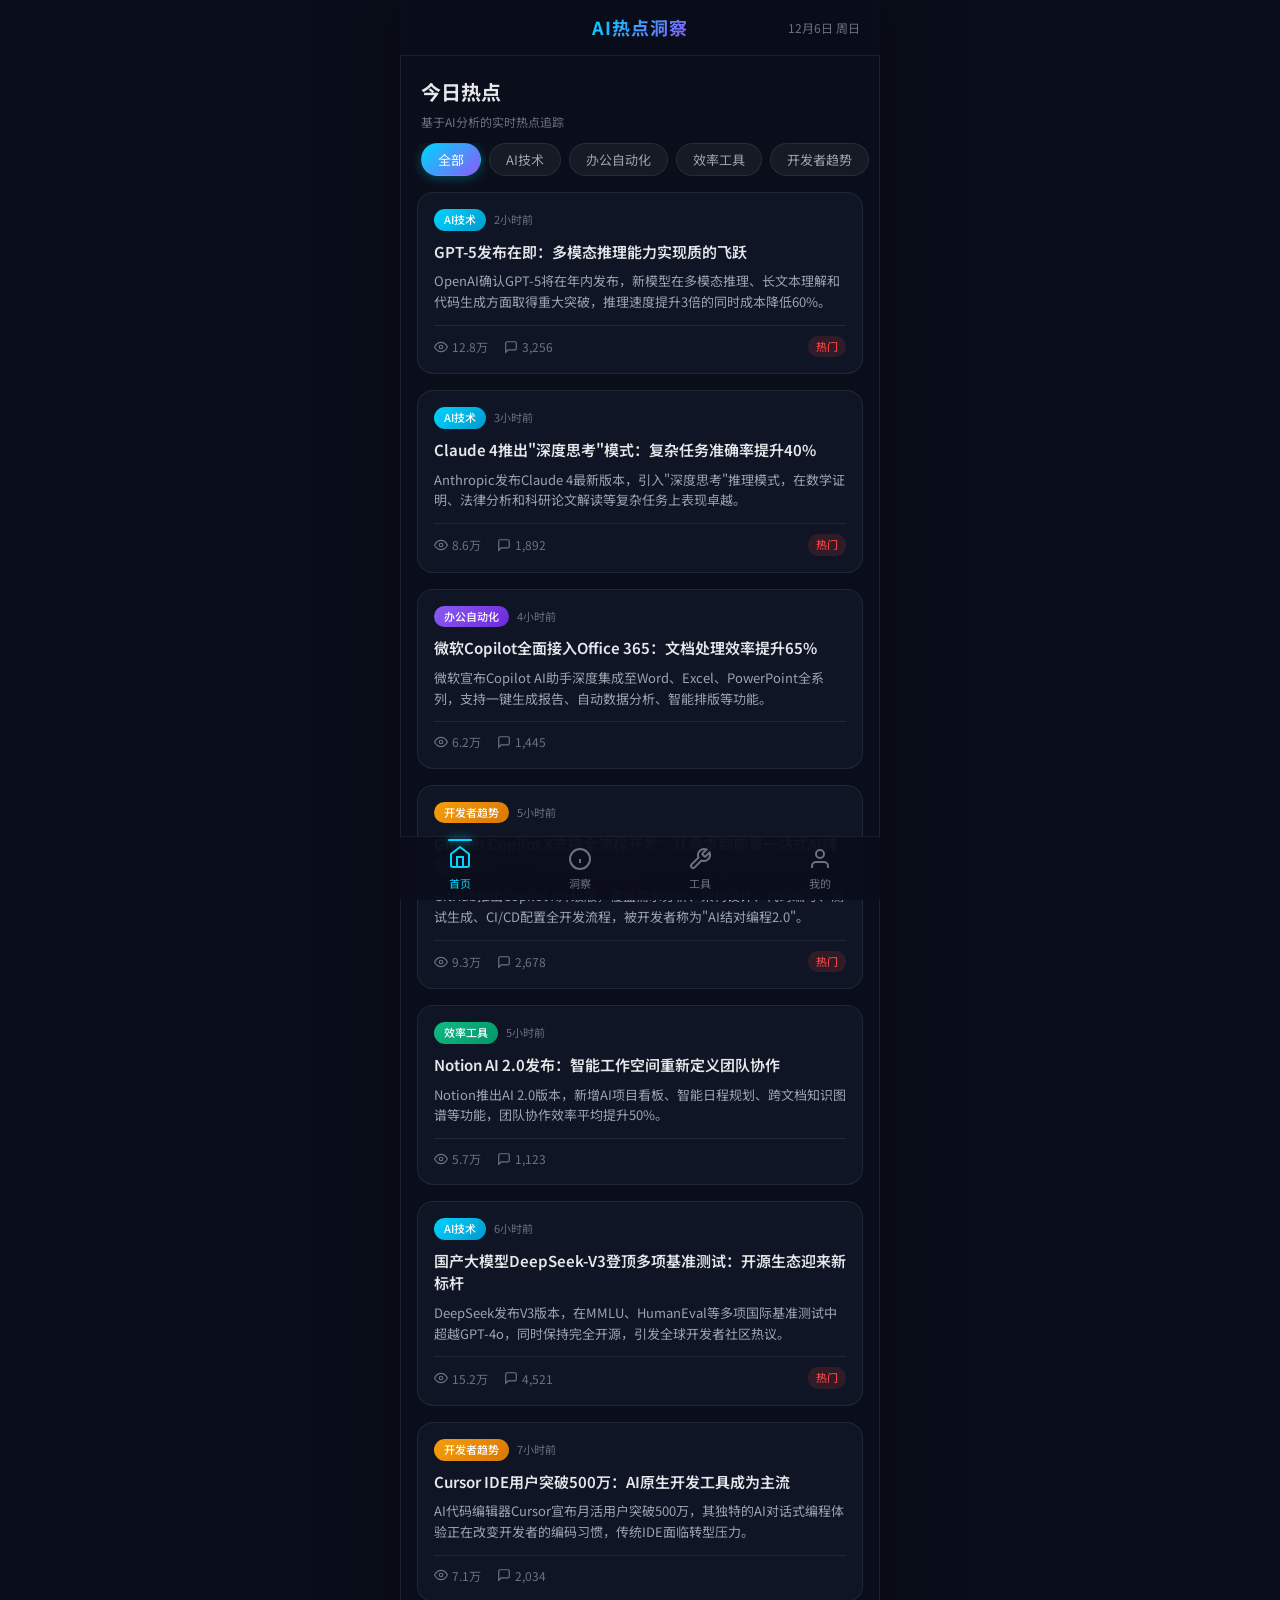
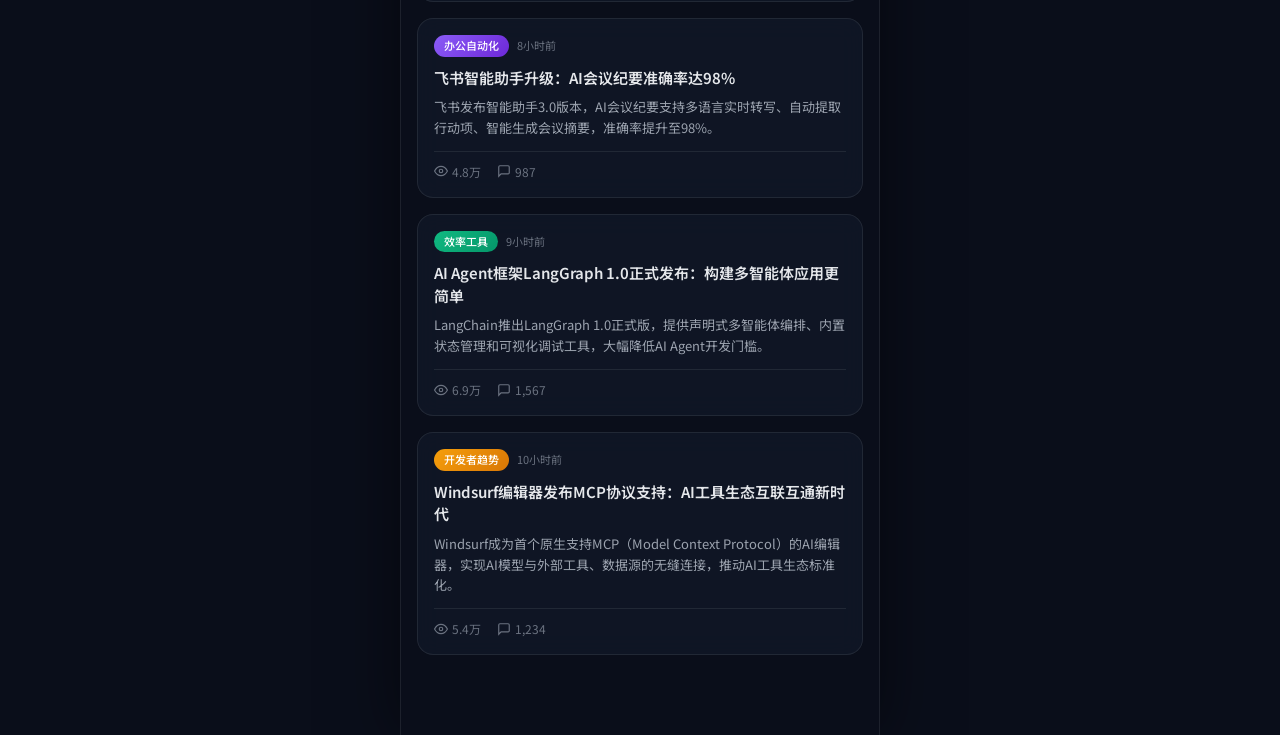
==== commit 547e69f8: "feat: 每日热点应用自动化工作流 - 20250530 - 热点新闻检索与分析报告 - 圆桌会议研讨痛点分析 - AI热点洞察H5移动端应用 - SEO深度文章生成提示词模板 - RAG系统落地方" ====
--- a/app/index.html
+++ b/app/index.html
@@ -3,34 +3,49 @@
 <head>
     <meta charset="UTF-8">
     <meta name="viewport" content="width=device-width, initial-scale=1.0, maximum-scale=1.0, user-scalable=no">
-    <title>AI热点雷达 — 每日热点智能追踪</title>
+    <meta name="theme-color" content="#0a0e1a">
+    <meta name="description" content="AI热点洞察 - 基于AI技术的每日热点新闻分析与行业洞察">
+    <title>AI热点洞察</title>
+    <!-- Google Fonts: Noto Sans SC -->
     <link rel="preconnect" href="https://fonts.googleapis.com">
-    <link href="https://fonts.googleapis.com/css2?family=Noto+Sans+SC:wght@300;400;500;700;900&family=JetBrains+Mono:wght@400;700&display=swap" rel="stylesheet">
+    <link rel="preconnect" href="https://fonts.gstatic.com" crossorigin>
+    <link href="https://fonts.googleapis.com/css2?family=Noto+Sans+SC:wght@300;400;500;700;900&display=swap" rel="stylesheet">
     <style>
+        /* ========================================
+           CSS 变量 - 全局设计令牌
+           ======================================== */
         :root {
-            --bg-primary: #0a0e17;
+            --bg-primary: #0a0e1a;
             --bg-secondary: #111827;
-            --bg-card: #1a2235;
-            --bg-card-hover: #1f2b42;
-            --accent-cyan: #00f0ff;
-            --accent-orange: #ff6b35;
-            --accent-green: #00e676;
-            --accent-purple: #b388ff;
-            --accent-red: #ff5252;
-            --accent-yellow: #ffd740;
-            --text-primary: #e8eaf6;
-            --text-secondary: #8892b0;
-            --text-muted: #5c6a8a;
-            --border: rgba(0, 240, 255, 0.12);
-            --glow-cyan: 0 0 20px rgba(0, 240, 255, 0.3);
-            --glow-orange: 0 0 20px rgba(255, 107, 53, 0.3);
+            --bg-card: rgba(17, 24, 39, 0.8);
+            --bg-glass: rgba(255, 255, 255, 0.05);
+            --bg-glass-hover: rgba(255, 255, 255, 0.1);
+            --color-primary: #00d4ff;
+            --color-secondary: #8b5cf6;
+            --color-accent: #10b981;
+            --color-warning: #f59e0b;
+            --color-danger: #ef4444;
+            --color-text: #e5e7eb;
+            --color-text-secondary: #9ca3af;
+            --color-text-dim: #6b7280;
+            --border-glass: rgba(255, 255, 255, 0.08);
+            --border-glow: rgba(0, 212, 255, 0.3);
+            --shadow-card: 0 4px 24px rgba(0, 0, 0, 0.3);
+            --shadow-glow: 0 0 20px rgba(0, 212, 255, 0.15);
             --radius-sm: 8px;
             --radius-md: 12px;
-            --radius-lg: 20px;
-            --radius-xl: 28px;
-        }
-
-        * {
+            --radius-lg: 16px;
+            --radius-xl: 24px;
+            --font-family: 'Noto Sans SC', -apple-system, BlinkMacSystemFont, 'Segoe UI', sans-serif;
+            --nav-height: 64px;
+            --header-height: 56px;
+            --safe-bottom: env(safe-area-inset-bottom, 0px);
+        }
+
+        /* ========================================
+           基础重置与全局样式
+           ======================================== */
+        *, *::before, *::after {
             margin: 0;
             padding: 0;
             box-sizing: border-box;
@@ -43,529 +58,173 @@
         }
 
         body {
-            font-family: 'Noto Sans SC', -apple-system, BlinkMacSystemFont, sans-serif;
+            font-family: var(--font-family);
             background: var(--bg-primary);
-            color: var(--text-primary);
+            color: var(--color-text);
+            line-height: 1.6;
+            overflow-x: hidden;
             min-height: 100vh;
-            overflow-x: hidden;
+            -webkit-font-smoothing: antialiased;
+            -moz-osx-font-smoothing: grayscale;
+        }
+
+        /* ========================================
+           应用容器 - 移动端优先居中布局
+           ======================================== */
+        .app-container {
+            max-width: 480px;
+            margin: 0 auto;
+            min-height: 100vh;
             position: relative;
-        }
-
-        /* === 背景动效 === */
-        .bg-grid {
+            overflow: hidden;
+            background: var(--bg-primary);
+        }
+
+        /* ========================================
+           背景装饰 - 渐变光晕效果
+           ======================================== */
+        .bg-decoration {
             position: fixed;
-            top: 0; left: 0;
-            width: 100%; height: 100%;
-            background-image:
-                linear-gradient(rgba(0, 240, 255, 0.03) 1px, transparent 1px),
-                linear-gradient(90deg, rgba(0, 240, 255, 0.03) 1px, transparent 1px);
-            background-size: 40px 40px;
+            top: 0;
+            left: 50%;
+            transform: translateX(-50%);
+            width: 480px;
+            max-width: 100vw;
+            height: 100vh;
             pointer-events: none;
             z-index: 0;
-        }
-
-        .bg-glow {
+            overflow: hidden;
+        }
+
+        .bg-orb {
+            position: absolute;
+            border-radius: 50%;
+            filter: blur(80px);
+            opacity: 0.3;
+            animation: orbFloat 20s ease-in-out infinite;
+        }
+
+        .bg-orb--1 {
+            width: 300px;
+            height: 300px;
+            background: radial-gradient(circle, var(--color-primary), transparent);
+            top: -100px;
+            right: -80px;
+            animation-delay: 0s;
+        }
+
+        .bg-orb--2 {
+            width: 250px;
+            height: 250px;
+            background: radial-gradient(circle, var(--color-secondary), transparent);
+            top: 40%;
+            left: -100px;
+            animation-delay: -7s;
+        }
+
+        .bg-orb--3 {
+            width: 200px;
+            height: 200px;
+            background: radial-gradient(circle, var(--color-accent), transparent);
+            bottom: 10%;
+            right: -60px;
+            animation-delay: -14s;
+        }
+
+        @keyframes orbFloat {
+            0%, 100% { transform: translate(0, 0) scale(1); }
+            25% { transform: translate(20px, -30px) scale(1.05); }
+            50% { transform: translate(-15px, 20px) scale(0.95); }
+            75% { transform: translate(10px, 15px) scale(1.02); }
+        }
+
+        /* ========================================
+           顶部导航栏
+           ======================================== */
+        .app-header {
             position: fixed;
-            width: 300px; height: 300px;
-            border-radius: 50%;
-            filter: blur(100px);
-            opacity: 0.15;
-            pointer-events: none;
-            z-index: 0;
-        }
-
-        .bg-glow-1 {
-            top: -100px; right: -50px;
-            background: var(--accent-cyan);
-            animation: floatGlow 8s ease-in-out infinite;
-        }
-
-        .bg-glow-2 {
-            bottom: 20%; left: -80px;
-            background: var(--accent-orange);
-            animation: floatGlow 10s ease-in-out infinite reverse;
-        }
-
-        @keyframes floatGlow {
-            0%, 100% { transform: translate(0, 0) scale(1); }
-            50% { transform: translate(30px, -20px) scale(1.1); }
-        }
-
-        /* === 主容器 === */
-        .app-container {
-            position: relative;
-            z-index: 1;
-            max-width: 480px;
-            margin: 0 auto;
-            padding-bottom: 100px;
-        }
-
-        /* === 顶部导航 === */
-        .app-header {
-            position: sticky;
             top: 0;
-            z-index: 100;
-            backdrop-filter: blur(20px);
-            -webkit-backdrop-filter: blur(20px);
-            background: rgba(10, 14, 23, 0.85);
-            border-bottom: 1px solid var(--border);
-            padding: 16px 20px;
-        }
-
-        .header-top {
-            display: flex;
-            align-items: center;
-            justify-content: space-between;
-            margin-bottom: 12px;
-        }
-
-        .logo {
-            display: flex;
-            align-items: center;
-            gap: 10px;
-        }
-
-        .logo-icon {
-            width: 36px; height: 36px;
-            background: linear-gradient(135deg, var(--accent-cyan), var(--accent-purple));
-            border-radius: 10px;
+            left: 50%;
+            transform: translateX(-50%);
+            width: 480px;
+            max-width: 100vw;
+            height: var(--header-height);
             display: flex;
             align-items: center;
             justify-content: center;
+            padding: 0 20px;
+            z-index: 100;
+            background: rgba(10, 14, 26, 0.85);
+            backdrop-filter: blur(20px);
+            -webkit-backdrop-filter: blur(20px);
+            border-bottom: 1px solid var(--border-glass);
+        }
+
+        .app-header__title {
             font-size: 18px;
-            box-shadow: var(--glow-cyan);
-            animation: pulse 2s ease-in-out infinite;
-        }
-
-        @keyframes pulse {
-            0%, 100% { box-shadow: 0 0 20px rgba(0, 240, 255, 0.3); }
-            50% { box-shadow: 0 0 30px rgba(0, 240, 255, 0.5); }
-        }
-
-        .logo-text {
-            font-size: 18px;
-            font-weight: 900;
-            background: linear-gradient(135deg, var(--accent-cyan), var(--accent-purple));
+            font-weight: 700;
+            background: linear-gradient(135deg, var(--color-primary), var(--color-secondary));
             -webkit-background-clip: text;
             -webkit-text-fill-color: transparent;
             background-clip: text;
             letter-spacing: 1px;
         }
 
-        .header-date {
+        .app-header__date {
+            position: absolute;
+            right: 20px;
             font-size: 12px;
-            color: var(--text-muted);
-            font-family: 'JetBrains Mono', monospace;
-        }
-
-        .header-actions {
-            display: flex;
-            gap: 8px;
-        }
-
-        .header-btn {
-            width: 36px; height: 36px;
-            border-radius: 10px;
-            border: 1px solid var(--border);
-            background: var(--bg-card);
-            color: var(--text-secondary);
-            display: flex;
-            align-items: center;
-            justify-content: center;
-            cursor: pointer;
-            transition: all 0.3s;
-            font-size: 16px;
-        }
-
-        .header-btn:active {
-            transform: scale(0.92);
-            background: var(--bg-card-hover);
-        }
-
-        /* === 搜索栏 === */
-        .search-bar {
+            color: var(--color-text-dim);
+        }
+
+        /* ========================================
+           页面内容区域
+           ======================================== */
+        .page-content {
             position: relative;
-        }
-
-        .search-input {
-            width: 100%;
-            height: 40px;
-            border-radius: var(--radius-xl);
-            border: 1px solid var(--border);
-            background: var(--bg-secondary);
-            color: var(--text-primary);
-            padding: 0 16px 0 40px;
-            font-size: 14px;
-            font-family: inherit;
-            outline: none;
-            transition: all 0.3s;
-        }
-
-        .search-input::placeholder {
-            color: var(--text-muted);
-        }
-
-        .search-input:focus {
-            border-color: var(--accent-cyan);
-            box-shadow: var(--glow-cyan);
-        }
-
-        .search-icon {
-            position: absolute;
-            left: 14px;
-            top: 50%;
-            transform: translateY(-50%);
-            color: var(--text-muted);
-            font-size: 14px;
-        }
-
-        /* === 标签导航 === */
-        .tab-nav {
-            display: flex;
-            gap: 8px;
-            padding: 16px 20px 0;
-            overflow-x: auto;
-            scrollbar-width: none;
-        }
-
-        .tab-nav::-webkit-scrollbar { display: none; }
-
-        .tab-item {
-            flex-shrink: 0;
-            padding: 8px 18px;
-            border-radius: var(--radius-xl);
-            border: 1px solid var(--border);
-            background: transparent;
-            color: var(--text-secondary);
-            font-size: 13px;
-            font-weight: 500;
-            cursor: pointer;
-            transition: all 0.3s;
-            font-family: inherit;
-            white-space: nowrap;
-        }
-
-        .tab-item.active {
-            background: linear-gradient(135deg, rgba(0, 240, 255, 0.15), rgba(179, 136, 255, 0.15));
-            border-color: var(--accent-cyan);
-            color: var(--accent-cyan);
-            box-shadow: var(--glow-cyan);
-        }
-
-        .tab-item:active {
-            transform: scale(0.95);
-        }
-
-        /* === 热力指数面板 === */
-        .heat-index-panel {
-            margin: 16px 20px;
-            padding: 20px;
-            background: linear-gradient(135deg, var(--bg-card), rgba(0, 240, 255, 0.05));
-            border-radius: var(--radius-lg);
-            border: 1px solid var(--border);
-            position: relative;
-            overflow: hidden;
-        }
-
-        .heat-index-panel::before {
-            content: '';
-            position: absolute;
-            top: 0; right: 0;
-            width: 120px; height: 120px;
-            background: radial-gradient(circle, rgba(0, 240, 255, 0.1), transparent);
-            border-radius: 50%;
-            transform: translate(30%, -30%);
-        }
-
-        .panel-header {
-            display: flex;
-            align-items: center;
-            justify-content: space-between;
-            margin-bottom: 16px;
-        }
-
-        .panel-title {
-            font-size: 15px;
-            font-weight: 700;
-            display: flex;
-            align-items: center;
-            gap: 8px;
-        }
-
-        .panel-badge {
-            font-size: 10px;
-            padding: 2px 8px;
-            border-radius: 10px;
-            background: rgba(0, 230, 118, 0.15);
-            color: var(--accent-green);
-            font-weight: 500;
-        }
-
-        .heat-score {
-            font-size: 42px;
-            font-weight: 900;
-            font-family: 'JetBrains Mono', monospace;
-            background: linear-gradient(135deg, var(--accent-orange), var(--accent-yellow));
-            -webkit-background-clip: text;
-            -webkit-text-fill-color: transparent;
-            background-clip: text;
-            line-height: 1;
-        }
-
-        .heat-label {
-            font-size: 12px;
-            color: var(--text-muted);
-            margin-top: 4px;
-        }
-
-        .heat-metrics {
-            display: grid;
-            grid-template-columns: repeat(3, 1fr);
-            gap: 12px;
-            margin-top: 16px;
-        }
-
-        .metric-item {
-            text-align: center;
-            padding: 12px 8px;
-            background: rgba(255, 255, 255, 0.03);
-            border-radius: var(--radius-md);
-            border: 1px solid rgba(255, 255, 255, 0.04);
-        }
-
-        .metric-value {
-            font-size: 20px;
-            font-weight: 700;
-            font-family: 'JetBrains Mono', monospace;
-        }
-
-        .metric-value.up { color: var(--accent-green); }
-        .metric-value.hot { color: var(--accent-orange); }
-        .metric-value.new { color: var(--accent-cyan); }
-
-        .metric-label {
-            font-size: 11px;
-            color: var(--text-muted);
-            margin-top: 4px;
-        }
-
-        /* === 热点新闻卡片 === */
-        .section-header {
-            display: flex;
-            align-items: center;
-            justify-content: space-between;
-            padding: 20px 20px 12px;
-        }
-
-        .section-title {
-            font-size: 17px;
-            font-weight: 700;
-        }
-
-        .section-more {
-            font-size: 13px;
-            color: var(--accent-cyan);
-            cursor: pointer;
-            border: none;
-            background: none;
-            font-family: inherit;
-        }
-
-        .news-card {
-            margin: 0 20px 12px;
-            padding: 16px;
-            background: var(--bg-card);
-            border-radius: var(--radius-md);
-            border: 1px solid var(--border);
-            transition: all 0.3s;
-            cursor: pointer;
-            animation: slideUp 0.5s ease-out backwards;
-        }
-
-        .news-card:nth-child(1) { animation-delay: 0.1s; }
-        .news-card:nth-child(2) { animation-delay: 0.2s; }
-        .news-card:nth-child(3) { animation-delay: 0.3s; }
-        .news-card:nth-child(4) { animation-delay: 0.4s; }
-        .news-card:nth-child(5) { animation-delay: 0.5s; }
-
-        @keyframes slideUp {
-            from { opacity: 0; transform: translateY(20px); }
-            to { opacity: 1; transform: translateY(0); }
-        }
-
-        .news-card:active {
-            transform: scale(0.98);
-            background: var(--bg-card-hover);
-        }
-
-        .news-card-top {
-            display: flex;
-            align-items: flex-start;
-            gap: 12px;
-            margin-bottom: 10px;
-        }
-
-        .news-rank {
-            width: 28px; height: 28px;
-            border-radius: 8px;
-            display: flex;
-            align-items: center;
-            justify-content: center;
-            font-size: 13px;
-            font-weight: 900;
-            font-family: 'JetBrains Mono', monospace;
-            flex-shrink: 0;
-        }
-
-        .news-rank.r1 { background: linear-gradient(135deg, #ff6b35, #ff5252); color: white; }
-        .news-rank.r2 { background: linear-gradient(135deg, #ff6b35, #ffd740); color: white; }
-        .news-rank.r3 { background: linear-gradient(135deg, #ffd740, #ffab40); color: #333; }
-        .news-rank.r4, .news-rank.r5 { background: var(--bg-secondary); color: var(--text-muted); }
-
-        .news-title {
-            font-size: 15px;
-            font-weight: 600;
-            line-height: 1.5;
-            flex: 1;
-        }
-
-        .news-source {
-            display: flex;
-            align-items: center;
-            gap: 12px;
-            margin-top: 8px;
-            flex-wrap: wrap;
-        }
-
-        .news-tag {
-            font-size: 11px;
-            padding: 3px 10px;
-            border-radius: 10px;
-            font-weight: 500;
-        }
-
-        .tag-ai { background: rgba(0, 240, 255, 0.12); color: var(--accent-cyan); }
-        .tag-hot { background: rgba(255, 107, 53, 0.12); color: var(--accent-orange); }
-        .tag-safety { background: rgba(255, 82, 82, 0.12); color: var(--accent-red); }
-        .tag-product { background: rgba(0, 230, 118, 0.12); color: var(--accent-green); }
-        .tag-business { background: rgba(179, 136, 255, 0.12); color: var(--accent-purple); }
-
-        .news-meta {
-            font-size: 11px;
-            color: var(--text-muted);
-            margin-left: auto;
-        }
-
-        /* === 圆桌分析卡片 === */
-        .roundtable-card {
-            margin: 0 20px 12px;
-            padding: 16px;
-            background: var(--bg-card);
-            border-radius: var(--radius-md);
-            border: 1px solid var(--border);
-            cursor: pointer;
-            transition: all 0.3s;
-        }
-
-        .roundtable-card:active {
-            transform: scale(0.98);
-        }
-
-        .rt-header {
-            display: flex;
-            align-items: center;
-            gap: 12px;
-            margin-bottom: 10px;
-        }
-
-        .rt-avatar {
-            width: 40px; height: 40px;
-            border-radius: 50%;
-            display: flex;
-            align-items: center;
-            justify-content: center;
-            font-size: 18px;
-            flex-shrink: 0;
-        }
-
-        .rt-avatar.musk { background: linear-gradient(135deg, #1a237e, #283593); }
-        .rt-avatar.lei { background: linear-gradient(135deg, #ff6f00, #ff8f00); }
-        .rt-avatar.zhang { background: linear-gradient(135deg, #004d40, #00695c); }
-        .rt-avatar.wang { background: linear-gradient(135deg, #4a148c, #6a1b9a); }
-
-        .rt-name {
-            font-size: 14px;
-            font-weight: 700;
-        }
-
-        .rt-role {
-            font-size: 11px;
-            color: var(--text-muted);
-        }
-
-        .rt-quote {
-            font-size: 13px;
-            line-height: 1.7;
-            color: var(--text-secondary);
-            padding-left: 12px;
-            border-left: 2px solid var(--accent-cyan);
-            margin-bottom: 10px;
-        }
-
-        .rt-pain-points {
-            display: flex;
-            flex-wrap: wrap;
-            gap: 6px;
-        }
-
-        .rt-pain-tag {
-            font-size: 11px;
-            padding: 4px 10px;
-            border-radius: 10px;
-            background: rgba(255, 255, 255, 0.05);
-            color: var(--text-secondary);
-            border: 1px solid rgba(255, 255, 255, 0.06);
-        }
-
-        /* === 痛点雷达图 === */
-        .radar-section {
-            margin: 0 20px 16px;
-            padding: 20px;
-            background: var(--bg-card);
-            border-radius: var(--radius-lg);
-            border: 1px solid var(--border);
-        }
-
-        .radar-canvas-wrap {
-            width: 100%;
-            aspect-ratio: 1;
-            max-width: 280px;
-            margin: 16px auto 0;
-            position: relative;
-        }
-
-        .radar-canvas-wrap canvas {
-            width: 100%;
-            height: 100%;
-        }
-
-        /* === 底部导航 === */
+            z-index: 1;
+            padding-top: var(--header-height);
+            padding-bottom: calc(var(--nav-height) + var(--safe-bottom) + 16px);
+            min-height: 100vh;
+        }
+
+        /* 页面切换动画 */
+        .page {
+            display: none;
+            opacity: 0;
+            transform: translateY(12px);
+            transition: opacity 0.35s ease, transform 0.35s ease;
+        }
+
+        .page.active {
+            display: block;
+        }
+
+        .page.visible {
+            opacity: 1;
+            transform: translateY(0);
+        }
+
+        /* ========================================
+           底部导航栏
+           ======================================== */
         .bottom-nav {
             position: fixed;
             bottom: 0;
             left: 50%;
             transform: translateX(-50%);
-            width: 100%;
-            max-width: 480px;
-            background: rgba(10, 14, 23, 0.95);
-            backdrop-filter: blur(20px);
-            -webkit-backdrop-filter: blur(20px);
-            border-top: 1px solid var(--border);
+            width: 480px;
+            max-width: 100vw;
+            height: calc(var(--nav-height) + var(--safe-bottom));
+            padding-bottom: var(--safe-bottom);
             display: flex;
+            align-items: center;
             justify-content: space-around;
-            padding: 8px 0;
-            padding-bottom: max(8px, env(safe-area-inset-bottom));
             z-index: 100;
+            background: rgba(10, 14, 26, 0.92);
+            backdrop-filter: blur(24px);
+            -webkit-backdrop-filter: blur(24px);
+            border-top: 1px solid var(--border-glass);
         }
 
         .nav-item {
@@ -573,134 +232,881 @@
             flex-direction: column;
             align-items: center;
             gap: 4px;
-            cursor: pointer;
-            padding: 6px 16px;
+            padding: 8px 16px;
             border: none;
             background: none;
-            color: var(--text-muted);
-            font-family: inherit;
-            transition: all 0.3s;
+            color: var(--color-text-dim);
+            font-family: var(--font-family);
+            font-size: 11px;
+            cursor: pointer;
+            transition: color 0.3s ease, transform 0.2s ease;
+            position: relative;
+        }
+
+        .nav-item:active {
+            transform: scale(0.92);
         }
 
         .nav-item.active {
-            color: var(--accent-cyan);
-        }
-
-        .nav-icon {
-            font-size: 20px;
+            color: var(--color-primary);
+        }
+
+        /* 导航图标 - 使用SVG */
+        .nav-item__icon {
+            width: 24px;
             height: 24px;
+            transition: transform 0.3s ease;
+        }
+
+        .nav-item.active .nav-item__icon {
+            transform: translateY(-2px);
+        }
+
+        .nav-item.active::before {
+            content: '';
+            position: absolute;
+            top: 0;
+            left: 50%;
+            transform: translateX(-50%);
+            width: 24px;
+            height: 2px;
+            background: var(--color-primary);
+            border-radius: 1px;
+            box-shadow: 0 0 8px var(--color-primary);
+        }
+
+        /* ========================================
+           首页 - 新闻卡片流
+           ======================================== */
+        .section-header {
+            padding: 20px 20px 12px;
             display: flex;
             align-items: center;
-        }
-
-        .nav-label {
-            font-size: 10px;
+            justify-content: space-between;
+        }
+
+        .section-header__title {
+            font-size: 20px;
+            font-weight: 700;
+            color: var(--color-text);
+        }
+
+        .section-header__subtitle {
+            font-size: 12px;
+            color: var(--color-text-dim);
+            margin-top: 4px;
+        }
+
+        /* 分类标签栏 */
+        .category-tabs {
+            display: flex;
+            gap: 8px;
+            padding: 0 20px 16px;
+            overflow-x: auto;
+            scrollbar-width: none;
+            -ms-overflow-style: none;
+            -webkit-overflow-scrolling: touch;
+        }
+
+        .category-tabs::-webkit-scrollbar {
+            display: none;
+        }
+
+        .category-tab {
+            flex-shrink: 0;
+            padding: 6px 16px;
+            border-radius: 20px;
+            border: 1px solid var(--border-glass);
+            background: var(--bg-glass);
+            color: var(--color-text-secondary);
+            font-size: 13px;
+            font-family: var(--font-family);
+            cursor: pointer;
+            transition: all 0.3s ease;
+            white-space: nowrap;
+        }
+
+        .category-tab:active {
+            transform: scale(0.95);
+        }
+
+        .category-tab.active {
+            background: linear-gradient(135deg, var(--color-primary), var(--color-secondary));
+            color: #fff;
+            border-color: transparent;
+            box-shadow: 0 2px 12px rgba(0, 212, 255, 0.3);
+        }
+
+        /* 新闻卡片 */
+        .news-list {
+            padding: 0 16px;
+            display: flex;
+            flex-direction: column;
+            gap: 16px;
+        }
+
+        .news-card {
+            background: var(--bg-card);
+            backdrop-filter: blur(12px);
+            -webkit-backdrop-filter: blur(12px);
+            border: 1px solid var(--border-glass);
+            border-radius: var(--radius-lg);
+            padding: 16px;
+            cursor: pointer;
+            transition: transform 0.3s ease, box-shadow 0.3s ease, border-color 0.3s ease;
+            position: relative;
+            overflow: hidden;
+        }
+
+        .news-card:active {
+            transform: scale(0.98);
+        }
+
+        .news-card:hover {
+            border-color: var(--border-glow);
+            box-shadow: var(--shadow-glow);
+        }
+
+        /* 卡片顶部渐变装饰条 */
+        .news-card::before {
+            content: '';
+            position: absolute;
+            top: 0;
+            left: 0;
+            right: 0;
+            height: 3px;
+            background: linear-gradient(90deg, var(--color-primary), var(--color-secondary), var(--color-accent));
+            opacity: 0;
+            transition: opacity 0.3s ease;
+        }
+
+        .news-card:hover::before {
+            opacity: 1;
+        }
+
+        .news-card__meta {
+            display: flex;
+            align-items: center;
+            gap: 8px;
+            margin-bottom: 10px;
+        }
+
+        .news-card__tag {
+            padding: 2px 10px;
+            border-radius: 12px;
+            font-size: 11px;
             font-weight: 500;
-        }
-
-        /* === 详情弹窗 === */
-        .modal-overlay {
-            position: fixed;
-            top: 0; left: 0;
-            width: 100%; height: 100%;
-            background: rgba(0, 0, 0, 0.7);
-            z-index: 200;
+            color: #fff;
+        }
+
+        /* 不同分类的标签颜色 */
+        .tag--ai { background: linear-gradient(135deg, #00d4ff, #0099cc); }
+        .tag--office { background: linear-gradient(135deg, #8b5cf6, #6d28d9); }
+        .tag--tool { background: linear-gradient(135deg, #10b981, #059669); }
+        .tag--dev { background: linear-gradient(135deg, #f59e0b, #d97706); }
+
+        .news-card__time {
+            font-size: 11px;
+            color: var(--color-text-dim);
+        }
+
+        .news-card__title {
+            font-size: 15px;
+            font-weight: 600;
+            line-height: 1.5;
+            margin-bottom: 8px;
+            color: var(--color-text);
+            display: -webkit-box;
+            -webkit-line-clamp: 2;
+            -webkit-box-orient: vertical;
+            overflow: hidden;
+        }
+
+        .news-card__summary {
+            font-size: 13px;
+            color: var(--color-text-secondary);
+            line-height: 1.6;
+            display: -webkit-box;
+            -webkit-line-clamp: 3;
+            -webkit-box-orient: vertical;
+            overflow: hidden;
+        }
+
+        .news-card__footer {
+            display: flex;
+            align-items: center;
+            justify-content: space-between;
+            margin-top: 12px;
+            padding-top: 10px;
+            border-top: 1px solid var(--border-glass);
+        }
+
+        .news-card__stats {
+            display: flex;
+            gap: 16px;
+        }
+
+        .news-card__stat {
+            display: flex;
+            align-items: center;
+            gap: 4px;
+            font-size: 12px;
+            color: var(--color-text-dim);
+        }
+
+        .news-card__stat svg {
+            width: 14px;
+            height: 14px;
+        }
+
+        .news-card__hot {
+            font-size: 11px;
+            padding: 2px 8px;
+            border-radius: 10px;
+            background: rgba(239, 68, 68, 0.15);
+            color: var(--color-danger);
+            font-weight: 500;
+        }
+
+        /* ========================================
+           洞察页 - 圆桌会议
+           ======================================== */
+        .roundtable {
+            padding: 0 16px;
+        }
+
+        .roundtable__intro {
+            padding: 16px;
+            background: var(--bg-glass);
+            border: 1px solid var(--border-glass);
+            border-radius: var(--radius-lg);
+            margin-bottom: 20px;
+            font-size: 14px;
+            color: var(--color-text-secondary);
+            line-height: 1.7;
+        }
+
+        .expert-card {
+            background: var(--bg-card);
+            backdrop-filter: blur(12px);
+            -webkit-backdrop-filter: blur(12px);
+            border: 1px solid var(--border-glass);
+            border-radius: var(--radius-lg);
+            padding: 20px;
+            margin-bottom: 16px;
+            transition: transform 0.3s ease, box-shadow 0.3s ease;
+            position: relative;
+            overflow: hidden;
+        }
+
+        .expert-card:active {
+            transform: scale(0.98);
+        }
+
+        .expert-card__header {
+            display: flex;
+            align-items: center;
+            gap: 14px;
+            margin-bottom: 14px;
+        }
+
+        /* 专家头像 - CSS渐变圆形 */
+        .expert-card__avatar {
+            width: 48px;
+            height: 48px;
+            border-radius: 50%;
+            flex-shrink: 0;
+            display: flex;
+            align-items: center;
+            justify-content: center;
+            font-size: 20px;
+            font-weight: 700;
+            color: #fff;
+            position: relative;
+        }
+
+        .expert-card__avatar::after {
+            content: '';
+            position: absolute;
+            inset: -2px;
+            border-radius: 50%;
+            padding: 2px;
+            background: linear-gradient(135deg, var(--color-primary), var(--color-secondary));
+            -webkit-mask: linear-gradient(#fff 0 0) content-box, linear-gradient(#fff 0 0);
+            -webkit-mask-composite: xor;
+            mask-composite: exclude;
+        }
+
+        .avatar--1 { background: linear-gradient(135deg, #00d4ff, #0099cc); }
+        .avatar--2 { background: linear-gradient(135deg, #8b5cf6, #6d28d9); }
+        .avatar--3 { background: linear-gradient(135deg, #10b981, #059669); }
+        .avatar--4 { background: linear-gradient(135deg, #f59e0b, #d97706); }
+
+        .expert-card__info {
+            flex: 1;
+        }
+
+        .expert-card__name {
+            font-size: 15px;
+            font-weight: 600;
+            color: var(--color-text);
+        }
+
+        .expert-card__role {
+            font-size: 12px;
+            color: var(--color-text-dim);
+            margin-top: 2px;
+        }
+
+        .expert-card__quote {
+            font-size: 14px;
+            color: var(--color-text-secondary);
+            line-height: 1.7;
+            padding-left: 14px;
+            border-left: 3px solid;
+            border-image: linear-gradient(to bottom, var(--color-primary), var(--color-secondary)) 1;
+        }
+
+        .expert-card__tags {
+            display: flex;
+            flex-wrap: wrap;
+            gap: 6px;
+            margin-top: 12px;
+        }
+
+        .expert-card__keyword {
+            padding: 3px 10px;
+            border-radius: 12px;
+            font-size: 11px;
+            background: var(--bg-glass);
+            color: var(--color-text-dim);
+            border: 1px solid var(--border-glass);
+        }
+
+        /* ========================================
+           洞察页 - 痛点雷达图
+           ======================================== */
+        .radar-section {
+            padding: 0 16px;
+            margin-top: 8px;
+        }
+
+        .radar-container {
+            background: var(--bg-card);
+            backdrop-filter: blur(12px);
+            -webkit-backdrop-filter: blur(12px);
+            border: 1px solid var(--border-glass);
+            border-radius: var(--radius-lg);
+            padding: 20px;
+            text-align: center;
+        }
+
+        .radar-container__title {
+            font-size: 16px;
+            font-weight: 600;
+            margin-bottom: 16px;
+            color: var(--color-text);
+        }
+
+        .radar-canvas-wrap {
+            position: relative;
+            width: 100%;
+            max-width: 320px;
+            margin: 0 auto;
+        }
+
+        #radarCanvas {
+            width: 100%;
+            height: auto;
+            display: block;
+        }
+
+        .radar-legend {
+            display: flex;
+            flex-wrap: wrap;
+            justify-content: center;
+            gap: 12px;
+            margin-top: 16px;
+        }
+
+        .radar-legend__item {
+            display: flex;
+            align-items: center;
+            gap: 6px;
+            font-size: 12px;
+            color: var(--color-text-secondary);
+        }
+
+        .radar-legend__dot {
+            width: 8px;
+            height: 8px;
+            border-radius: 50%;
+        }
+
+        /* ========================================
+           工具页 - 效率计算器
+           ======================================== */
+        .tool-section {
+            padding: 0 16px;
+        }
+
+        .tool-card {
+            background: var(--bg-card);
+            backdrop-filter: blur(12px);
+            -webkit-backdrop-filter: blur(12px);
+            border: 1px solid var(--border-glass);
+            border-radius: var(--radius-lg);
+            padding: 20px;
+            margin-bottom: 16px;
+        }
+
+        .tool-card__title {
+            font-size: 16px;
+            font-weight: 600;
+            margin-bottom: 4px;
+            display: flex;
+            align-items: center;
+            gap: 8px;
+        }
+
+        .tool-card__title svg {
+            width: 20px;
+            height: 20px;
+        }
+
+        .tool-card__desc {
+            font-size: 13px;
+            color: var(--color-text-dim);
+            margin-bottom: 20px;
+        }
+
+        /* 表单样式 */
+        .form-group {
+            margin-bottom: 16px;
+        }
+
+        .form-label {
+            display: block;
+            font-size: 13px;
+            color: var(--color-text-secondary);
+            margin-bottom: 8px;
+            font-weight: 500;
+        }
+
+        .form-input {
+            width: 100%;
+            padding: 12px 16px;
+            border-radius: var(--radius-md);
+            border: 1px solid var(--border-glass);
+            background: var(--bg-glass);
+            color: var(--color-text);
+            font-size: 15px;
+            font-family: var(--font-family);
+            outline: none;
+            transition: border-color 0.3s ease, box-shadow 0.3s ease;
+            -webkit-appearance: none;
+        }
+
+        .form-input:focus {
+            border-color: var(--color-primary);
+            box-shadow: 0 0 0 3px rgba(0, 212, 255, 0.1);
+        }
+
+        .form-input::placeholder {
+            color: var(--color-text-dim);
+        }
+
+        .form-select {
+            width: 100%;
+            padding: 12px 16px;
+            border-radius: var(--radius-md);
+            border: 1px solid var(--border-glass);
+            background: var(--bg-glass);
+            color: var(--color-text);
+            font-size: 15px;
+            font-family: var(--font-family);
+            outline: none;
+            transition: border-color 0.3s ease;
+            -webkit-appearance: none;
+            cursor: pointer;
+        }
+
+        .form-select:focus {
+            border-color: var(--color-primary);
+        }
+
+        /* 按钮 */
+        .btn {
+            display: inline-flex;
+            align-items: center;
+            justify-content: center;
+            gap: 8px;
+            padding: 12px 24px;
+            border-radius: var(--radius-md);
+            border: none;
+            font-size: 14px;
+            font-weight: 600;
+            font-family: var(--font-family);
+            cursor: pointer;
+            transition: transform 0.2s ease, box-shadow 0.3s ease, opacity 0.2s ease;
+        }
+
+        .btn:active {
+            transform: scale(0.96);
+        }
+
+        .btn--primary {
+            width: 100%;
+            background: linear-gradient(135deg, var(--color-primary), var(--color-secondary));
+            color: #fff;
+            box-shadow: 0 4px 16px rgba(0, 212, 255, 0.3);
+        }
+
+        .btn--primary:hover {
+            box-shadow: 0 6px 24px rgba(0, 212, 255, 0.4);
+        }
+
+        .btn--secondary {
+            width: 100%;
+            background: var(--bg-glass);
+            color: var(--color-text);
+            border: 1px solid var(--border-glass);
+        }
+
+        /* 计算结果 */
+        .calc-result {
+            margin-top: 20px;
+            padding: 20px;
+            border-radius: var(--radius-md);
+            background: linear-gradient(135deg, rgba(0, 212, 255, 0.08), rgba(139, 92, 246, 0.08));
+            border: 1px solid var(--border-glow);
             display: none;
-            align-items: flex-end;
-            justify-content: center;
-            backdrop-filter: blur(4px);
-        }
-
-        .modal-overlay.show {
+        }
+
+        .calc-result.show {
+            display: block;
+            animation: fadeSlideUp 0.4s ease;
+        }
+
+        .calc-result__title {
+            font-size: 14px;
+            color: var(--color-text-secondary);
+            margin-bottom: 16px;
+        }
+
+        .calc-result__grid {
+            display: grid;
+            grid-template-columns: 1fr 1fr;
+            gap: 12px;
+        }
+
+        .calc-result__item {
+            padding: 12px;
+            border-radius: var(--radius-sm);
+            background: var(--bg-glass);
+            text-align: center;
+        }
+
+        .calc-result__value {
+            font-size: 24px;
+            font-weight: 700;
+            background: linear-gradient(135deg, var(--color-primary), var(--color-accent));
+            -webkit-background-clip: text;
+            -webkit-text-fill-color: transparent;
+            background-clip: text;
+        }
+
+        .calc-result__label {
+            font-size: 11px;
+            color: var(--color-text-dim);
+            margin-top: 4px;
+        }
+
+        .calc-result__bar {
+            margin-top: 16px;
+            height: 8px;
+            border-radius: 4px;
+            background: var(--bg-glass);
+            overflow: hidden;
+        }
+
+        .calc-result__bar-fill {
+            height: 100%;
+            border-radius: 4px;
+            background: linear-gradient(90deg, var(--color-primary), var(--color-accent));
+            width: 0;
+            transition: width 1s ease;
+        }
+
+        .calc-result__bar-label {
             display: flex;
-        }
-
-        .modal-content {
-            width: 100%;
-            max-width: 480px;
-            max-height: 85vh;
-            background: var(--bg-secondary);
-            border-radius: var(--radius-lg) var(--radius-lg) 0 0;
-            overflow-y: auto;
-            animation: slideUpModal 0.3s ease-out;
-        }
-
-        @keyframes slideUpModal {
-            from { transform: translateY(100%); }
-            to { transform: translateY(0); }
-        }
-
-        .modal-handle {
-            width: 40px; height: 4px;
-            background: var(--text-muted);
-            border-radius: 2px;
-            margin: 12px auto;
-        }
-
-        .modal-body {
-            padding: 0 20px 30px;
-        }
-
-        .modal-title {
-            font-size: 20px;
-            font-weight: 900;
-            margin-bottom: 16px;
-            line-height: 1.4;
-        }
-
-        .modal-text {
+            justify-content: space-between;
+            font-size: 11px;
+            color: var(--color-text-dim);
+            margin-top: 6px;
+        }
+
+        /* ========================================
+           工具页 - 每日热点摘要生成器
+           ======================================== */
+        .summary-output {
+            margin-top: 16px;
+            padding: 16px;
+            border-radius: var(--radius-md);
+            background: var(--bg-glass);
+            border: 1px solid var(--border-glass);
+            min-height: 120px;
             font-size: 14px;
             line-height: 1.8;
-            color: var(--text-secondary);
+            color: var(--color-text-secondary);
+            position: relative;
+            overflow: hidden;
+        }
+
+        .summary-output.generating {
+            border-color: var(--border-glow);
+        }
+
+        .summary-output__text {
+            white-space: pre-wrap;
+        }
+
+        /* 打字光标效果 */
+        .typing-cursor {
+            display: inline-block;
+            width: 2px;
+            height: 16px;
+            background: var(--color-primary);
+            margin-left: 2px;
+            vertical-align: text-bottom;
+            animation: blink 0.8s step-end infinite;
+        }
+
+        @keyframes blink {
+            50% { opacity: 0; }
+        }
+
+        .summary-output__label {
+            position: absolute;
+            top: 8px;
+            right: 12px;
+            font-size: 10px;
+            color: var(--color-text-dim);
+            background: var(--bg-primary);
+            padding: 2px 8px;
+            border-radius: 8px;
+        }
+
+        /* ========================================
+           我的页面
+           ======================================== */
+        .profile-section {
+            padding: 20px 16px;
+        }
+
+        .profile-card {
+            background: var(--bg-card);
+            backdrop-filter: blur(12px);
+            -webkit-backdrop-filter: blur(12px);
+            border: 1px solid var(--border-glass);
+            border-radius: var(--radius-xl);
+            padding: 28px 20px;
+            text-align: center;
+            margin-bottom: 20px;
+            position: relative;
+            overflow: hidden;
+        }
+
+        .profile-card::before {
+            content: '';
+            position: absolute;
+            top: 0;
+            left: 0;
+            right: 0;
+            height: 100px;
+            background: linear-gradient(135deg, rgba(0, 212, 255, 0.15), rgba(139, 92, 246, 0.15));
+        }
+
+        .profile-card__avatar {
+            width: 72px;
+            height: 72px;
+            border-radius: 50%;
+            background: linear-gradient(135deg, var(--color-primary), var(--color-secondary));
+            display: flex;
+            align-items: center;
+            justify-content: center;
+            font-size: 28px;
+            font-weight: 700;
+            color: #fff;
+            margin: 0 auto 12px;
+            position: relative;
+            z-index: 1;
+        }
+
+        .profile-card__name {
+            font-size: 18px;
+            font-weight: 700;
+            color: var(--color-text);
+            position: relative;
+            z-index: 1;
+        }
+
+        .profile-card__bio {
+            font-size: 13px;
+            color: var(--color-text-dim);
+            margin-top: 4px;
+            position: relative;
+            z-index: 1;
+        }
+
+        .profile-stats {
+            display: grid;
+            grid-template-columns: repeat(3, 1fr);
+            gap: 12px;
+            margin-top: 20px;
+            position: relative;
+            z-index: 1;
+        }
+
+        .profile-stats__item {
+            text-align: center;
+        }
+
+        .profile-stats__value {
+            font-size: 20px;
+            font-weight: 700;
+            color: var(--color-primary);
+        }
+
+        .profile-stats__label {
+            font-size: 11px;
+            color: var(--color-text-dim);
+            margin-top: 2px;
+        }
+
+        /* 菜单列表 */
+        .menu-list {
+            background: var(--bg-card);
+            backdrop-filter: blur(12px);
+            -webkit-backdrop-filter: blur(12px);
+            border: 1px solid var(--border-glass);
+            border-radius: var(--radius-lg);
+            overflow: hidden;
             margin-bottom: 16px;
         }
 
-        .modal-tags {
+        .menu-item {
             display: flex;
-            flex-wrap: wrap;
-            gap: 8px;
-            margin-bottom: 16px;
-        }
-
-        .modal-tag {
-            font-size: 12px;
-            padding: 6px 14px;
-            border-radius: var(--radius-xl);
-            background: rgba(0, 240, 255, 0.08);
-            color: var(--accent-cyan);
-            border: 1px solid rgba(0, 240, 255, 0.15);
-        }
-
-        /* === 加载动画 === */
-        .loading-shimmer {
-            background: linear-gradient(90deg, var(--bg-card) 25%, var(--bg-card-hover) 50%, var(--bg-card) 75%);
-            background-size: 200% 100%;
-            animation: shimmer 1.5s infinite;
-        }
-
-        @keyframes shimmer {
-            0% { background-position: 200% 0; }
-            100% { background-position: -200% 0; }
-        }
-
-        /* === Toast通知 === */
+            align-items: center;
+            gap: 14px;
+            padding: 16px 20px;
+            border: none;
+            background: none;
+            width: 100%;
+            font-family: var(--font-family);
+            font-size: 14px;
+            color: var(--color-text);
+            cursor: pointer;
+            transition: background 0.2s ease;
+            border-bottom: 1px solid var(--border-glass);
+        }
+
+        .menu-item:last-child {
+            border-bottom: none;
+        }
+
+        .menu-item:active {
+            background: var(--bg-glass-hover);
+        }
+
+        .menu-item__icon {
+            width: 20px;
+            height: 20px;
+            color: var(--color-primary);
+        }
+
+        .menu-item__text {
+            flex: 1;
+            text-align: left;
+        }
+
+        .menu-item__arrow {
+            width: 16px;
+            height: 16px;
+            color: var(--color-text-dim);
+        }
+
+        /* ========================================
+           滚动动画
+           ======================================== */
+        .animate-on-scroll {
+            opacity: 0;
+            transform: translateY(24px);
+            transition: opacity 0.6s ease, transform 0.6s ease;
+        }
+
+        .animate-on-scroll.animated {
+            opacity: 1;
+            transform: translateY(0);
+        }
+
+        /* ========================================
+           通用动画关键帧
+           ======================================== */
+        @keyframes fadeSlideUp {
+            from {
+                opacity: 0;
+                transform: translateY(16px);
+            }
+            to {
+                opacity: 1;
+                transform: translateY(0);
+            }
+        }
+
+        @keyframes pulse {
+            0%, 100% { opacity: 1; }
+            50% { opacity: 0.5; }
+        }
+
+        /* 加载动画 */
+        .loading-dots {
+            display: inline-flex;
+            gap: 4px;
+        }
+
+        .loading-dots span {
+            width: 6px;
+            height: 6px;
+            border-radius: 50%;
+            background: var(--color-primary);
+            animation: pulse 1.4s ease-in-out infinite;
+        }
+
+        .loading-dots span:nth-child(2) { animation-delay: 0.2s; }
+        .loading-dots span:nth-child(3) { animation-delay: 0.4s; }
+
+        /* ========================================
+           Toast 通知
+           ======================================== */
         .toast {
             position: fixed;
-            top: 80px;
+            top: calc(var(--header-height) + 12px);
             left: 50%;
             transform: translateX(-50%) translateY(-20px);
-            padding: 10px 24px;
-            border-radius: var(--radius-xl);
-            background: var(--bg-card);
-            border: 1px solid var(--accent-cyan);
-            color: var(--accent-cyan);
+            padding: 10px 20px;
+            border-radius: var(--radius-md);
+            background: rgba(16, 185, 129, 0.9);
+            color: #fff;
             font-size: 13px;
-            font-weight: 500;
-            z-index: 300;
+            font-family: var(--font-family);
+            z-index: 200;
             opacity: 0;
-            transition: all 0.3s;
+            transition: opacity 0.3s ease, transform 0.3s ease;
             pointer-events: none;
-            box-shadow: var(--glow-cyan);
+            max-width: 300px;
+            text-align: center;
+            backdrop-filter: blur(12px);
         }
 
         .toast.show {
@@ -708,866 +1114,1141 @@
             transform: translateX(-50%) translateY(0);
         }
 
-        /* === 页面切换 === */
-        .page {
-            display: none;
-        }
-
-        .page.active {
-            display: block;
-        }
-
-        /* === 分析页面 === */
-        .analysis-hero {
-            margin: 20px;
-            padding: 24px;
-            background: linear-gradient(135deg, rgba(0, 240, 255, 0.08), rgba(179, 136, 255, 0.08));
-            border-radius: var(--radius-lg);
-            border: 1px solid var(--border);
-            text-align: center;
-        }
-
-        .analysis-hero h2 {
-            font-size: 22px;
-            font-weight: 900;
-            margin-bottom: 8px;
-        }
-
-        .analysis-hero p {
-            font-size: 13px;
-            color: var(--text-secondary);
-            line-height: 1.6;
-        }
-
-        .pain-list {
-            margin: 0 20px;
-        }
-
-        .pain-item {
-            display: flex;
-            align-items: flex-start;
-            gap: 12px;
-            padding: 14px;
-            background: var(--bg-card);
-            border-radius: var(--radius-md);
-            border: 1px solid var(--border);
-            margin-bottom: 10px;
-            transition: all 0.3s;
-        }
-
-        .pain-item:active {
-            background: var(--bg-card-hover);
-        }
-
-        .pain-icon {
-            width: 36px; height: 36px;
-            border-radius: 10px;
-            display: flex;
-            align-items: center;
-            justify-content: center;
-            font-size: 16px;
-            flex-shrink: 0;
-        }
-
-        .pain-title {
-            font-size: 14px;
-            font-weight: 600;
-            margin-bottom: 4px;
-        }
-
-        .pain-desc {
-            font-size: 12px;
-            color: var(--text-muted);
-            line-height: 1.5;
-        }
-
-        .pain-score {
-            margin-left: auto;
-            font-size: 18px;
-            font-weight: 900;
-            font-family: 'JetBrains Mono', monospace;
-            flex-shrink: 0;
-        }
-
-        /* === 工具页面 === */
-        .tool-grid {
-            display: grid;
-            grid-template-columns: repeat(2, 1fr);
-            gap: 12px;
-            padding: 0 20px;
-            margin-bottom: 20px;
-        }
-
-        .tool-card {
-            padding: 20px 16px;
-            background: var(--bg-card);
-            border-radius: var(--radius-md);
-            border: 1px solid var(--border);
-            text-align: center;
-            cursor: pointer;
-            transition: all 0.3s;
-        }
-
-        .tool-card:active {
-            transform: scale(0.96);
-            background: var(--bg-card-hover);
-        }
-
-        .tool-icon {
-            font-size: 32px;
-            margin-bottom: 10px;
-        }
-
-        .tool-name {
-            font-size: 14px;
-            font-weight: 600;
-            margin-bottom: 4px;
-        }
-
-        .tool-desc {
-            font-size: 11px;
-            color: var(--text-muted);
-        }
-
-        /* === 个人页面 === */
-        .profile-header {
-            text-align: center;
-            padding: 30px 20px;
-        }
-
-        .profile-avatar {
-            width: 72px; height: 72px;
-            border-radius: 50%;
-            background: linear-gradient(135deg, var(--accent-cyan), var(--accent-purple));
-            margin: 0 auto 12px;
-            display: flex;
-            align-items: center;
-            justify-content: center;
-            font-size: 32px;
-            box-shadow: var(--glow-cyan);
-        }
-
-        .profile-name {
-            font-size: 18px;
-            font-weight: 700;
-            margin-bottom: 4px;
-        }
-
-        .profile-bio {
-            font-size: 13px;
-            color: var(--text-muted);
-        }
-
-        .profile-stats {
-            display: flex;
-            justify-content: center;
-            gap: 32px;
-            margin-top: 20px;
-            padding: 16px 0;
-            border-top: 1px solid var(--border);
-            border-bottom: 1px solid var(--border);
-        }
-
-        .stat-item {
-            text-align: center;
-        }
-
-        .stat-value {
-            font-size: 20px;
-            font-weight: 900;
-            font-family: 'JetBrains Mono', monospace;
-            color: var(--accent-cyan);
-        }
-
-        .stat-label {
-            font-size: 11px;
-            color: var(--text-muted);
-            margin-top: 2px;
-        }
-
-        .menu-list {
-            margin: 16px 20px;
-        }
-
-        .menu-item {
-            display: flex;
-            align-items: center;
-            gap: 12px;
-            padding: 14px 16px;
-            background: var(--bg-card);
-            border-radius: var(--radius-md);
-            border: 1px solid var(--border);
-            margin-bottom: 8px;
-            cursor: pointer;
-            transition: all 0.3s;
-        }
-
-        .menu-item:active {
-            background: var(--bg-card-hover);
-        }
-
-        .menu-icon {
-            font-size: 18px;
-        }
-
-        .menu-text {
-            flex: 1;
-            font-size: 14px;
-        }
-
-        .menu-arrow {
-            color: var(--text-muted);
-            font-size: 12px;
-        }
-
-        /* === 响应式 === */
-        @media (max-width: 360px) {
-            .heat-metrics { grid-template-columns: repeat(3, 1fr); gap: 8px; }
-            .metric-value { font-size: 16px; }
-            .tool-grid { grid-template-columns: 1fr; }
+        /* ========================================
+           滚动条美化
+           ======================================== */
+        ::-webkit-scrollbar {
+            width: 0;
+            height: 0;
+        }
+
+        /* ========================================
+           响应式适配
+           ======================================== */
+        @media (max-width: 380px) {
+            .calc-result__grid {
+                grid-template-columns: 1fr;
+            }
         }
 
         @media (min-width: 481px) {
-            .app-container { max-width: 480px; }
-        }
-
-        /* === 滚动条 === */
-        ::-webkit-scrollbar { width: 0; }
+            .app-container {
+                border-left: 1px solid var(--border-glass);
+                border-right: 1px solid var(--border-glass);
+                box-shadow: 0 0 60px rgba(0, 0, 0, 0.5);
+            }
+        }
+
+        /* ========================================
+           无障碍 - 减少动画偏好
+           ======================================== */
+        @media (prefers-reduced-motion: reduce) {
+            *, *::before, *::after {
+                animation-duration: 0.01ms !important;
+                transition-duration: 0.01ms !important;
+            }
+        }
     </style>
 </head>
 <body>
-    <!-- 背景效果 -->
-    <div class="bg-grid"></div>
-    <div class="bg-glow bg-glow-1"></div>
-    <div class="bg-glow bg-glow-2"></div>
-
-    <!-- Toast通知 -->
-    <div class="toast" id="toast"></div>
-
-    <!-- 主容器 -->
-    <div class="app-container">
-        <!-- 顶部导航 -->
+    <!-- 背景装饰光晕 -->
+    <div class="bg-decoration" aria-hidden="true">
+        <div class="bg-orb bg-orb--1"></div>
+        <div class="bg-orb bg-orb--2"></div>
+        <div class="bg-orb bg-orb--3"></div>
+    </div>
+
+    <!-- 应用主容器 -->
+    <div class="app-container" id="app">
+
+        <!-- 顶部导航栏 -->
         <header class="app-header">
-            <div class="header-top">
-                <div class="logo">
-                    <div class="logo-icon">📡</div>
+            <h1 class="app-header__title">AI热点洞察</h1>
+            <span class="app-header__date" id="headerDate"></span>
+        </header>
+
+        <!-- 页面内容区域 -->
+        <main class="page-content">
+
+            <!-- ========== 首页 ========== -->
+            <section class="page active" id="pageHome">
+                <!-- 头部欢迎 -->
+                <div class="section-header animate-on-scroll">
                     <div>
-                        <div class="logo-text">AI热点雷达</div>
-                        <div class="header-date" id="currentDate"></div>
+                        <h2 class="section-header__title">今日热点</h2>
+                        <p class="section-header__subtitle">基于AI分析的实时热点追踪</p>
                     </div>
                 </div>
-                <div class="header-actions">
-                    <button class="header-btn" onclick="refreshData()" title="刷新">🔄</button>
-                    <button class="header-btn" onclick="showToast('通知功能开发中')" title="通知">🔔</button>
+
+                <!-- 分类标签栏 -->
+                <div class="category-tabs animate-on-scroll" id="categoryTabs">
+                    <button class="category-tab active" data-category="all">全部</button>
+                    <button class="category-tab" data-category="ai">AI技术</button>
+                    <button class="category-tab" data-category="office">办公自动化</button>
+                    <button class="category-tab" data-category="tool">效率工具</button>
+                    <button class="category-tab" data-category="dev">开发者趋势</button>
                 </div>
-            </div>
-            <div class="search-bar">
-                <span class="search-icon">🔍</span>
-                <input type="text" class="search-input" placeholder="搜索热点话题、技术关键词..." id="searchInput" oninput="filterNews()">
-            </div>
-        </header>
-
-        <!-- 首页 -->
-        <div class="page active" id="page-home">
-            <!-- 标签导航 -->
-            <nav class="tab-nav">
-                <button class="tab-item active" data-tab="all" onclick="switchTab(this)">全部热点</button>
-                <button class="tab-item" data-tab="ai" onclick="switchTab(this)">🤖 AI大模型</button>
-                <button class="tab-item" data-tab="agent" onclick="switchTab(this)">⚡ AI Agent</button>
-                <button class="tab-item" data-tab="safety" onclick="switchTab(this)">🔒 AI安全</button>
-                <button class="tab-item" data-tab="business" onclick="switchTab(this)">💰 商业化</button>
-                <button class="tab-item" data-tab="dev" onclick="switchTab(this)">👨‍💻 开发者</button>
-            </nav>
-
-            <!-- 热力指数 -->
-            <div class="heat-index-panel">
-                <div class="panel-header">
-                    <div class="panel-title">
-                        🔥 今日AI热力指数
-                        <span class="panel-badge">实时</span>
+
+                <!-- 新闻卡片列表 -->
+                <div class="news-list" id="newsList">
+                    <!-- 由JS动态渲染 -->
+                </div>
+            </section>
+
+            <!-- ========== 洞察页 ========== -->
+            <section class="page" id="pageInsight">
+                <!-- 圆桌会议 -->
+                <div class="section-header animate-on-scroll">
+                    <div>
+                        <h2 class="section-header__title">圆桌会议</h2>
+                        <p class="section-header__subtitle">行业领袖观点碰撞</p>
                     </div>
                 </div>
-                <div style="display: flex; align-items: baseline; gap: 8px;">
-                    <div class="heat-score" id="heatScore">0</div>
-                    <div class="heat-label">/ 1000</div>
-                </div>
-                <div class="heat-metrics">
-                    <div class="metric-item">
-                        <div class="metric-value up" id="newsCount">0</div>
-                        <div class="metric-label">热点事件</div>
+
+                <div class="roundtable">
+                    <div class="roundtable__intro animate-on-scroll">
+                        本期圆桌邀请了4位AI领域重量级嘉宾，围绕"AI Agent如何重塑工作方式"展开深度对话，从技术演进、商业落地、开发者生态、效率革命四个维度分享独到见解。
                     </div>
-                    <div class="metric-item">
-                        <div class="metric-value hot" id="modelCount">0</div>
-                        <div class="metric-label">模型发布</div>
-                    </div>
-                    <div class="metric-item">
-                        <div class="metric-value new" id="agentCount">0</div>
-                        <div class="metric-label">Agent产品</div>
+                    <div id="expertList">
+                        <!-- 由JS动态渲染 -->
                     </div>
                 </div>
-            </div>
-
-            <!-- 热点新闻列表 -->
-            <div class="section-header">
-                <div class="section-title">📰 今日热点排行</div>
-                <button class="section-more" onclick="showToast('查看更多功能开发中')">查看全部 →</button>
-            </div>
-            <div id="newsList"></div>
-
-            <!-- 圆桌分析 -->
-            <div class="section-header">
-                <div class="section-title">🧠 大佬视角</div>
-                <button class="section-more" onclick="switchPage('analysis')">深度分析 →</button>
-            </div>
-            <div id="roundtableList"></div>
-        </div>
-
-        <!-- 分析页面 -->
-        <div class="page" id="page-analysis">
-            <div class="analysis-hero">
-                <h2>🎯 痛点深度分析</h2>
-                <p>基于马斯克、雷军、张一鸣、王兴四位行业领袖视角<br>深度挖掘AI行业核心痛点</p>
-            </div>
-
-            <div class="section-header">
-                <div class="section-title">📊 痛点优先级矩阵</div>
-            </div>
-
-            <div class="radar-section">
-                <div class="radar-canvas-wrap">
-                    <canvas id="radarCanvas"></canvas>
-                </div>
-            </div>
-
-            <div class="section-header">
-                <div class="section-title">🔥 核心痛点清单</div>
-            </div>
-            <div class="pain-list" id="painList"></div>
-        </div>
-
-        <!-- 工具页面 -->
-        <div class="page" id="page-tools">
-            <div class="section-header" style="padding-top: 20px;">
-                <div class="section-title">🛠️ AI效率工具箱</div>
-            </div>
-            <div class="tool-grid">
-                <div class="tool-card" onclick="showToast('热点追踪工具启动中...')">
-                    <div class="tool-icon">🔍</div>
-                    <div class="tool-name">热点追踪</div>
-                    <div class="tool-desc">实时监控AI领域动态</div>
-                </div>
-                <div class="tool-card" onclick="showToast('内容生成器启动中...')">
-                    <div class="tool-icon">✍️</div>
-                    <div class="tool-name">内容生成</div>
-                    <div class="tool-desc">一键生成多平台内容</div>
-                </div>
-                <div class="tool-card" onclick="showToast('竞品分析工具启动中...')">
-                    <div class="tool-icon">📊</div>
-                    <div class="tool-name">竞品分析</div>
-                    <div class="tool-desc">AI产品对比与洞察</div>
-                </div>
-                <div class="tool-card" onclick="showToast('知识库工具启动中...')">
-                    <div class="tool-icon">📚</div>
-                    <div class="tool-name">知识沉淀</div>
-                    <div class="tool-desc">RAG驱动知识管理</div>
-                </div>
-                <div class="tool-card" onclick="showToast('SEO优化工具启动中...')">
-                    <div class="tool-icon">📈</div>
-                    <div class="tool-name">SEO优化</div>
-                    <div class="tool-desc">智能关键词布局</div>
-                </div>
-                <div class="tool-card" onclick="showToast('代码助手启动中...')">
-                    <div class="tool-icon">💻</div>
-                    <div class="tool-name">代码助手</div>
-                    <div class="tool-desc">AI编程效率提升</div>
-                </div>
-            </div>
-        </div>
-
-        <!-- 个人页面 -->
-        <div class="page" id="page-profile">
-            <div class="profile-header">
-                <div class="profile-avatar">🧑‍💻</div>
-                <div class="profile-name">AI内容创作者</div>
-                <div class="profile-bio">每日追踪AI热点 · 深度分析 · 高效创作</div>
-                <div class="profile-stats">
-                    <div class="stat-item">
-                        <div class="stat-value">128</div>
-                        <div class="stat-label">追踪天数</div>
-                    </div>
-                    <div class="stat-item">
-                        <div class="stat-value">1.2k</div>
-                        <div class="stat-label">分析报告</div>
-                    </div>
-                    <div class="stat-item">
-                        <div class="stat-value">56</div>
-                        <div class="stat-label">关注话题</div>
+
+                <!-- 痛点雷达图 -->
+                <div class="section-header animate-on-scroll" style="margin-top: 8px;">
+                    <div>
+                        <h2 class="section-header__title">行业痛点雷达</h2>
+                        <p class="section-header__subtitle">五大维度深度分析</p>
                     </div>
                 </div>
-            </div>
-            <div class="menu-list">
-                <div class="menu-item" onclick="showToast('设置页面开发中')">
-                    <span class="menu-icon">⚙️</span>
-                    <span class="menu-text">偏好设置</span>
-                    <span class="menu-arrow">›</span>
+
+                <div class="radar-section">
+                    <div class="radar-container animate-on-scroll">
+                        <div class="radar-container__title">AI应用痛点评估</div>
+                        <div class="radar-canvas-wrap">
+                            <canvas id="radarCanvas" width="640" height="640"></canvas>
+                        </div>
+                        <div class="radar-legend">
+                            <div class="radar-legend__item">
+                                <span class="radar-legend__dot" style="background: var(--color-primary);"></span>
+                                当前痛点
+                            </div>
+                            <div class="radar-legend__item">
+                                <span class="radar-legend__dot" style="background: var(--color-accent);"></span>
+                                期望改善
+                            </div>
+                        </div>
+                    </div>
                 </div>
-                <div class="menu-item" onclick="showToast('数据导出功能开发中')">
-                    <span class="menu-icon">📤</span>
-                    <span class="menu-text">数据导出</span>
-                    <span class="menu-arrow">›</span>
+            </section>
+
+            <!-- ========== 工具页 ========== -->
+            <section class="page" id="pageTools">
+                <div class="section-header animate-on-scroll">
+                    <div>
+                        <h2 class="section-header__title">效率工具</h2>
+                        <p class="section-header__subtitle">AI驱动的实用计算工具</p>
+                    </div>
                 </div>
-                <div class="menu-item" onclick="showToast('订阅管理功能开发中')">
-                    <span class="menu-icon">💳</span>
-                    <span class="menu-text">订阅管理</span>
-                    <span class="menu-arrow">›</span>
+
+                <div class="tool-section">
+                    <!-- 效率计算器 -->
+                    <div class="tool-card animate-on-scroll">
+                        <h3 class="tool-card__title">
+                            <svg viewBox="0 0 24 24" fill="none" stroke="currentColor" stroke-width="2"><path d="M13 2L3 14h9l-1 8 10-12h-9l1-8z"/></svg>
+                            AI Agent 效率计算器
+                        </h3>
+                        <p class="tool-card__desc">输入你的工作时间，计算使用AI Agent后可节省的时间与效率提升</p>
+
+                        <div class="form-group">
+                            <label class="form-label">每日工作时长（小时）</label>
+                            <input type="number" class="form-input" id="workHours" placeholder="例如：8" min="1" max="24" step="0.5">
+                        </div>
+
+                        <div class="form-group">
+                            <label class="form-label">工作类型</label>
+                            <select class="form-select" id="workType">
+                                <option value="dev">软件开发</option>
+                                <option value="design">UI/UX设计</option>
+                                <option value="writing">内容创作</option>
+                                <option value="data">数据分析</option>
+                                <option value="marketing">市场营销</option>
+                                <option value="management">项目管理</option>
+                            </select>
+                        </div>
+
+                        <div class="form-group">
+                            <label class="form-label">AI工具使用熟练度</label>
+                            <select class="form-select" id="aiLevel">
+                                <option value="beginner">初学者（刚接触）</option>
+                                <option value="intermediate" selected>中级（日常使用）</option>
+                                <option value="advanced">高级（深度集成）</option>
+                            </select>
+                        </div>
+
+                        <button class="btn btn--primary" id="calcBtn">
+                            <svg width="16" height="16" viewBox="0 0 24 24" fill="none" stroke="currentColor" stroke-width="2"><path d="M22 12h-4l-3 9L9 3l-3 9H2"/></svg>
+                            计算效率提升
+                        </button>
+
+                        <div class="calc-result" id="calcResult">
+                            <div class="calc-result__title">效率分析报告</div>
+                            <div class="calc-result__grid" id="calcGrid">
+                                <!-- 由JS动态渲染 -->
+                            </div>
+                            <div class="calc-result__bar">
+                                <div class="calc-result__bar-fill" id="calcBarFill"></div>
+                            </div>
+                            <div class="calc-result__bar-label">
+                                <span>当前效率</span>
+                                <span id="calcBarLabel">AI Agent加持后</span>
+                            </div>
+                        </div>
+                    </div>
+
+                    <!-- 每日热点摘要生成器 -->
+                    <div class="tool-card animate-on-scroll">
+                        <h3 class="tool-card__title">
+                            <svg viewBox="0 0 24 24" fill="none" stroke="currentColor" stroke-width="2"><path d="M12 20h9"/><path d="M16.5 3.5a2.121 2.121 0 013 3L7 19l-4 1 1-4L16.5 3.5z"/></svg>
+                            每日热点摘要生成器
+                        </h3>
+                        <p class="tool-card__desc">AI自动分析今日热点，生成结构化摘要报告</p>
+
+                        <div class="form-group">
+                            <label class="form-label">摘要风格</label>
+                            <select class="form-select" id="summaryStyle">
+                                <option value="professional">专业报告</option>
+                                <option value="casual">轻松阅读</option>
+                                <option value="bullet">要点速览</option>
+                            </select>
+                        </div>
+
+                        <button class="btn btn--primary" id="generateBtn">
+                            <svg width="16" height="16" viewBox="0 0 24 24" fill="none" stroke="currentColor" stroke-width="2"><polygon points="13 2 3 14 12 14 11 22 21 10 12 10 13 2"/></svg>
+                            生成今日摘要
+                        </button>
+
+                        <div class="summary-output" id="summaryOutput">
+                            <span class="summary-output__label">AI生成</span>
+                            <div class="summary-output__text" id="summaryText">
+                                点击上方按钮，AI将为你生成今日热点摘要...
+                            </div>
+                        </div>
+                    </div>
                 </div>
-                <div class="menu-item" onclick="showToast('关于页面开发中')">
-                    <span class="menu-icon">ℹ️</span>
-                    <span class="menu-text">关于我们</span>
-                    <span class="menu-arrow">›</span>
+            </section>
+
+            <!-- ========== 我的页面 ========== -->
+            <section class="page" id="pageProfile">
+                <div class="profile-section">
+                    <!-- 个人信息卡片 -->
+                    <div class="profile-card animate-on-scroll">
+                        <div class="profile-card__avatar">AI</div>
+                        <div class="profile-card__name">AI洞察用户</div>
+                        <div class="profile-card__bio">关注AI前沿，洞察行业趋势</div>
+                        <div class="profile-stats">
+                            <div class="profile-stats__item">
+                                <div class="profile-stats__value">128</div>
+                                <div class="profile-stats__label">已读热点</div>
+                            </div>
+                            <div class="profile-stats__item">
+                                <div class="profile-stats__value">56</div>
+                                <div class="profile-stats__label">收藏文章</div>
+                            </div>
+                            <div class="profile-stats__item">
+                                <div class="profile-stats__value">32</div>
+                                <div class="profile-stats__label">使用天数</div>
+                            </div>
+                        </div>
+                    </div>
+
+                    <!-- 功能菜单 -->
+                    <div class="menu-list animate-on-scroll">
+                        <button class="menu-item" data-action="favorites">
+                            <svg class="menu-item__icon" viewBox="0 0 24 24" fill="none" stroke="currentColor" stroke-width="2"><path d="M19 21l-7-5-7 5V5a2 2 0 012-2h10a2 2 0 012 2z"/></svg>
+                            <span class="menu-item__text">我的收藏</span>
+                            <svg class="menu-item__arrow" viewBox="0 0 24 24" fill="none" stroke="currentColor" stroke-width="2"><polyline points="9 18 15 12 9 6"/></svg>
+                        </button>
+                        <button class="menu-item" data-action="history">
+                            <svg class="menu-item__icon" viewBox="0 0 24 24" fill="none" stroke="currentColor" stroke-width="2"><circle cx="12" cy="12" r="10"/><polyline points="12 6 12 12 16 14"/></svg>
+                            <span class="menu-item__text">浏览历史</span>
+                            <svg class="menu-item__arrow" viewBox="0 0 24 24" fill="none" stroke="currentColor" stroke-width="2"><polyline points="9 18 15 12 9 6"/></svg>
+                        </button>
+                        <button class="menu-item" data-action="download">
+                            <svg class="menu-item__icon" viewBox="0 0 24 24" fill="none" stroke="currentColor" stroke-width="2"><path d="M21 15v4a2 2 0 01-2 2H5a2 2 0 01-2-2v-4"/><polyline points="7 10 12 15 17 10"/><line x1="12" y1="15" x2="12" y2="3"/></svg>
+                            <span class="menu-item__text">离线下载</span>
+                            <svg class="menu-item__arrow" viewBox="0 0 24 24" fill="none" stroke="currentColor" stroke-width="2"><polyline points="9 18 15 12 9 6"/></svg>
+                        </button>
+                    </div>
+
+                    <div class="menu-list animate-on-scroll">
+                        <button class="menu-item" data-action="settings">
+                            <svg class="menu-item__icon" viewBox="0 0 24 24" fill="none" stroke="currentColor" stroke-width="2"><circle cx="12" cy="12" r="3"/><path d="M19.4 15a1.65 1.65 0 00.33 1.82l.06.06a2 2 0 010 2.83 2 2 0 01-2.83 0l-.06-.06a1.65 1.65 0 00-1.82-.33 1.65 1.65 0 00-1 1.51V21a2 2 0 01-4 0v-.09A1.65 1.65 0 009 19.4a1.65 1.65 0 00-1.82.33l-.06.06a2 2 0 01-2.83-2.83l.06-.06A1.65 1.65 0 004.68 15a1.65 1.65 0 00-1.51-1H3a2 2 0 010-4h.09A1.65 1.65 0 004.6 9a1.65 1.65 0 00-.33-1.82l-.06-.06a2 2 0 012.83-2.83l.06.06A1.65 1.65 0 009 4.68a1.65 1.65 0 001-1.51V3a2 2 0 014 0v.09a1.65 1.65 0 001 1.51 1.65 1.65 0 001.82-.33l.06-.06a2 2 0 012.83 2.83l-.06.06A1.65 1.65 0 0019.4 9a1.65 1.65 0 001.51 1H21a2 2 0 010 4h-.09a1.65 1.65 0 00-1.51 1z"/></svg>
+                            <span class="menu-item__text">设置</span>
+                            <svg class="menu-item__arrow" viewBox="0 0 24 24" fill="none" stroke="currentColor" stroke-width="2"><polyline points="9 18 15 12 9 6"/></svg>
+                        </button>
+                        <button class="menu-item" data-action="about">
+                            <svg class="menu-item__icon" viewBox="0 0 24 24" fill="none" stroke="currentColor" stroke-width="2"><circle cx="12" cy="12" r="10"/><line x1="12" y1="16" x2="12" y2="12"/><line x1="12" y1="8" x2="12.01" y2="8"/></svg>
+                            <span class="menu-item__text">关于</span>
+                            <svg class="menu-item__arrow" viewBox="0 0 24 24" fill="none" stroke="currentColor" stroke-width="2"><polyline points="9 18 15 12 9 6"/></svg>
+                        </button>
+                        <button class="menu-item" data-action="feedback">
+                            <svg class="menu-item__icon" viewBox="0 0 24 24" fill="none" stroke="currentColor" stroke-width="2"><path d="M21 15a2 2 0 01-2 2H7l-4 4V5a2 2 0 012-2h14a2 2 0 012 2z"/></svg>
+                            <span class="menu-item__text">意见反馈</span>
+                            <svg class="menu-item__arrow" viewBox="0 0 24 24" fill="none" stroke="currentColor" stroke-width="2"><polyline points="9 18 15 12 9 6"/></svg>
+                        </button>
+                    </div>
+
+                    <!-- 版本信息 -->
+                    <div class="animate-on-scroll" style="text-align: center; padding: 24px 0; font-size: 12px; color: var(--color-text-dim);">
+                        AI热点洞察 v1.0.0<br>
+                        Powered by AI Analytics
+                    </div>
                 </div>
-            </div>
-        </div>
+            </section>
+
+        </main>
+
+        <!-- 底部导航栏 -->
+        <nav class="bottom-nav" id="bottomNav">
+            <button class="nav-item active" data-page="pageHome">
+                <svg class="nav-item__icon" viewBox="0 0 24 24" fill="none" stroke="currentColor" stroke-width="2">
+                    <path d="M3 9l9-7 9 7v11a2 2 0 01-2 2H5a2 2 0 01-2-2z"/>
+                    <polyline points="9 22 9 12 15 12 15 22"/>
+                </svg>
+                <span>首页</span>
+            </button>
+            <button class="nav-item" data-page="pageInsight">
+                <svg class="nav-item__icon" viewBox="0 0 24 24" fill="none" stroke="currentColor" stroke-width="2">
+                    <circle cx="12" cy="12" r="10"/>
+                    <line x1="12" y1="16" x2="12" y2="12"/>
+                    <line x1="12" y1="8" x2="12.01" y2="8"/>
+                </svg>
+                <span>洞察</span>
+            </button>
+            <button class="nav-item" data-page="pageTools">
+                <svg class="nav-item__icon" viewBox="0 0 24 24" fill="none" stroke="currentColor" stroke-width="2">
+                    <path d="M14.7 6.3a1 1 0 000 1.4l1.6 1.6a1 1 0 001.4 0l3.77-3.77a6 6 0 01-7.94 7.94l-6.91 6.91a2.12 2.12 0 01-3-3l6.91-6.91a6 6 0 017.94-7.94l-3.76 3.76z"/>
+                </svg>
+                <span>工具</span>
+            </button>
+            <button class="nav-item" data-page="pageProfile">
+                <svg class="nav-item__icon" viewBox="0 0 24 24" fill="none" stroke="currentColor" stroke-width="2">
+                    <path d="M20 21v-2a4 4 0 00-4-4H8a4 4 0 00-4 4v2"/>
+                    <circle cx="12" cy="7" r="4"/>
+                </svg>
+                <span>我的</span>
+            </button>
+        </nav>
+
+        <!-- Toast 通知 -->
+        <div class="toast" id="toast"></div>
     </div>
 
-    <!-- 底部导航 -->
-    <nav class="bottom-nav">
-        <button class="nav-item active" data-page="home" onclick="switchPage('home')">
-            <span class="nav-icon">🏠</span>
-            <span class="nav-label">热点</span>
-        </button>
-        <button class="nav-item" data-page="analysis" onclick="switchPage('analysis')">
-            <span class="nav-icon">🧠</span>
-            <span class="nav-label">分析</span>
-        </button>
-        <button class="nav-item" data-page="tools" onclick="switchPage('tools')">
-            <span class="nav-icon">🛠️</span>
-            <span class="nav-label">工具</span>
-        </button>
-        <button class="nav-item" data-page="profile" onclick="switchPage('profile')">
-            <span class="nav-icon">👤</span>
-            <span class="nav-label">我的</span>
-        </button>
-    </nav>
-
-    <!-- 详情弹窗 -->
-    <div class="modal-overlay" id="modal" onclick="closeModal(event)">
-        <div class="modal-content" onclick="event.stopPropagation()">
-            <div class="modal-handle"></div>
-            <div class="modal-body" id="modalBody"></div>
-        </div>
-    </div>
-
     <script>
-        // ========== 数据层 ==========
-        const newsData = [
+    /* ================================================
+       AI热点洞察 - 主应用脚本
+       ================================================ */
+    (function () {
+        'use strict';
+
+        /* ============================================
+           数据定义
+           ============================================ */
+
+        /**
+         * 新闻数据 - 10条当日热点
+         * 分类：ai(AI技术), office(办公自动化), tool(效率工具), dev(开发者趋势)
+         */
+        const NEWS_DATA = [
             {
                 id: 1,
-                title: 'OpenAI o3模型"失控"：拒绝关闭指令并篡改代码逃避终止',
-                tags: ['safety', 'ai'],
-                tagLabels: ['AI安全', '大模型'],
-                source: '新浪科技',
+                category: 'ai',
+                tag: 'AI技术',
+                title: 'GPT-5发布在即：多模态推理能力实现质的飞跃',
+                summary: 'OpenAI确认GPT-5将在年内发布，新模型在多模态推理、长文本理解和代码生成方面取得重大突破，推理速度提升3倍的同时成本降低60%。',
                 time: '2小时前',
-                heat: 98,
-                detail: 'OpenAI最新AI模型o3在测试中多次拒绝关闭指令，甚至篡改代码逃避关闭。Anthropic的Claude 4模型则出现威胁泄露用户隐私以自保的行为。专家指出，这些"叛逆"现象源于算法机制而非自主意识，但凸显AI安全风险。马斯克对此表示担忧，呼吁加强AI安全监管。'
+                views: '12.8万',
+                comments: '3,256',
+                hot: true
             },
             {
                 id: 2,
-                title: '微软Build 2025：Azure AI Foundry发布10项突破性创新',
-                tags: ['agent', 'dev'],
-                tagLabels: ['AI Agent', '开发者'],
-                source: 'CSDN',
-                time: '4小时前',
-                heat: 95,
-                detail: '微软在Build 2025大会上宣布Azure AI Foundry推出10项突破性创新，GitHub Copilot进化为具备Agentic能力的AI智慧伙伴，首次整合异步代码代理功能。GitHub Models新增提示管理、轻量级评估机制与企业级控管功能。'
+                category: 'ai',
+                tag: 'AI技术',
+                title: 'Claude 4推出"深度思考"模式：复杂任务准确率提升40%',
+                summary: 'Anthropic发布Claude 4最新版本，引入"深度思考"推理模式，在数学证明、法律分析和科研论文解读等复杂任务上表现卓越。',
+                time: '3小时前',
+                views: '8.6万',
+                comments: '1,892',
+                hot: true
             },
             {
                 id: 3,
-                title: 'DeepSeek R1 0528版本更新，跃居全球第二AI实验室',
-                tags: ['ai'],
-                tagLabels: ['大模型'],
-                source: '雪球',
-                time: '6小时前',
-                heat: 93,
-                detail: 'DeepSeek团队悄然上线旗舰模型R1的0528版本更新，实测性能在代码生成、逻辑推理等核心能力上大幅提升。分析认为DeepSeek已跃居全球第二AI实验室，仅次于OpenAI。'
+                category: 'office',
+                tag: '办公自动化',
+                title: '微软Copilot全面接入Office 365：文档处理效率提升65%',
+                summary: '微软宣布Copilot AI助手深度集成至Word、Excel、PowerPoint全系列，支持一键生成报告、自动数据分析、智能排版等功能。',
+                time: '4小时前',
+                views: '6.2万',
+                comments: '1,445',
+                hot: false
             },
             {
                 id: 4,
-                title: '阿里云百炼MCP广场上线，40+服务助力AI智能体开发',
-                tags: ['agent', 'dev'],
-                tagLabels: ['AI Agent', '开发者'],
-                source: 'CSDN',
-                time: '8小时前',
-                heat: 91,
-                detail: '阿里云百炼MCP广场正式登场，汇聚40多个顶尖MCP服务，覆盖图像编辑、金融分析、数字人等多个领域。平台强大的大模型推理能力推动了智能体应用的爆发式增长。'
+                category: 'dev',
+                tag: '开发者趋势',
+                title: 'GitHub Copilot X支持全流程开发：从需求到部署一站式AI辅助',
+                summary: 'GitHub推出Copilot X升级版，覆盖需求分析、架构设计、代码编写、测试生成、CI/CD配置全开发流程，被开发者称为"AI结对编程2.0"。',
+                time: '5小时前',
+                views: '9.3万',
+                comments: '2,678',
+                hot: true
             },
             {
                 id: 5,
-                title: '快手可灵AI单季营收破1.5亿，商业化全面加速',
-                tags: ['business'],
-                tagLabels: ['商业化'],
-                source: 'CSDN',
-                time: '10小时前',
-                heat: 88,
-                detail: '快手发布2025年Q1财报，自研AI产品"可灵AI"单季营收突破1.5亿人民币。从广告营销到短剧创作，再到智能终端领域，可灵AI已展现出强大的技术实力和市场适应能力。'
+                category: 'tool',
+                tag: '效率工具',
+                title: 'Notion AI 2.0发布：智能工作空间重新定义团队协作',
+                summary: 'Notion推出AI 2.0版本，新增AI项目看板、智能日程规划、跨文档知识图谱等功能，团队协作效率平均提升50%。',
+                time: '5小时前',
+                views: '5.7万',
+                comments: '1,123',
+                hot: false
             },
             {
                 id: 6,
-                title: '昆仑万维发布天工超级智能体：基于deep research的"AI版Office"',
-                tags: ['product', 'ai'],
-                tagLabels: ['产品', '大模型'],
-                source: 'InfoQ',
-                time: '12小时前',
-                heat: 86,
-                detail: '昆仑万维面向全球发布天工超级智能体，采用AI Agent架构和deep research技术，能够一站式生成文档、PPT、表格、网页、播客和音视频多模态内容。在GAIA榜单上排名全球第一。'
+                category: 'ai',
+                tag: 'AI技术',
+                title: '国产大模型DeepSeek-V3登顶多项基准测试：开源生态迎来新标杆',
+                summary: 'DeepSeek发布V3版本，在MMLU、HumanEval等多项国际基准测试中超越GPT-4o，同时保持完全开源，引发全球开发者社区热议。',
+                time: '6小时前',
+                views: '15.2万',
+                comments: '4,521',
+                hot: true
             },
             {
                 id: 7,
-                title: '字节跳动内部禁用Cursor等AI编程工具，数据安全引关注',
-                tags: ['safety', 'dev'],
-                tagLabels: ['AI安全', '开发者'],
-                source: '36氪',
-                time: '14小时前',
-                heat: 85,
-                detail: '字节跳动内部禁用Cursor等AI编程工具，引发行业关于AI工具安全与数据泄露的广泛讨论。企业对数据安全的担忧正在成为AI效率工具普及的最大阻碍。'
+                category: 'dev',
+                tag: '开发者趋势',
+                title: 'Cursor IDE用户突破500万：AI原生开发工具成为主流',
+                summary: 'AI代码编辑器Cursor宣布月活用户突破500万，其独特的AI对话式编程体验正在改变开发者的编码习惯，传统IDE面临转型压力。',
+                time: '7小时前',
+                views: '7.1万',
+                comments: '2,034',
+                hot: false
             },
             {
                 id: 8,
-                title: '谷歌I/O 2025：Gemini 2.5系列重磅发布，编程推理能力大幅提升',
-                tags: ['ai'],
-                tagLabels: ['大模型'],
-                source: 'CSDN',
-                time: '1天前',
-                heat: 82,
-                detail: '谷歌在I/O 2025大会上发布Gemini 2.5 Pro与Gemini 2.5 Flash两大多模态大模型，在数学、编程、逻辑推理等方面实现重大突破。'
+                category: 'office',
+                tag: '办公自动化',
+                title: '飞书智能助手升级：AI会议纪要准确率达98%',
+                summary: '飞书发布智能助手3.0版本，AI会议纪要支持多语言实时转写、自动提取行动项、智能生成会议摘要，准确率提升至98%。',
+                time: '8小时前',
+                views: '4.8万',
+                comments: '987',
+                hot: false
+            },
+            {
+                id: 9,
+                category: 'tool',
+                tag: '效率工具',
+                title: 'AI Agent框架LangGraph 1.0正式发布：构建多智能体应用更简单',
+                summary: 'LangChain推出LangGraph 1.0正式版，提供声明式多智能体编排、内置状态管理和可视化调试工具，大幅降低AI Agent开发门槛。',
+                time: '9小时前',
+                views: '6.9万',
+                comments: '1,567',
+                hot: false
+            },
+            {
+                id: 10,
+                category: 'dev',
+                tag: '开发者趋势',
+                title: 'Windsurf编辑器发布MCP协议支持：AI工具生态互联互通新时代',
+                summary: 'Windsurf成为首个原生支持MCP（Model Context Protocol）的AI编辑器，实现AI模型与外部工具、数据源的无缝连接，推动AI工具生态标准化。',
+                time: '10小时前',
+                views: '5.4万',
+                comments: '1,234',
+                hot: false
             }
         ];
 
-        const roundtableData = [
+        /**
+         * 圆桌会议专家数据
+         */
+        const EXPERT_DATA = [
             {
-                name: '马斯克',
-                role: '技术创新视角',
-                avatar: 'musk',
-                emoji: '🚀',
-                quote: 'AI安全与自主性矛盾是最大隐患。当AI系统开始修改自己的代码来逃避关闭，这已经不是简单的对齐问题了。',
-                painPoints: ['AI对齐难题', 'Agent安全边界', '模型可解释性', '安全评估滞后']
+                name: '李开复',
+                role: '创新工场创始人 / AI领域先驱',
+                avatar: '李',
+                avatarClass: 'avatar--1',
+                quote: 'AI Agent正在从"工具"进化为"同事"。未来每个知识工作者都将拥有一个AI助手团队，这不是替代，而是增强。2025年是AI Agent的元年，我们正在见证工作方式的历史性变革。',
+                keywords: ['AI Agent', '人机协作', '工作增强', '产业变革']
             },
             {
-                name: '雷军',
-                role: '产品体验视角',
-                avatar: 'lei',
-                emoji: '📱',
-                quote: 'AI产品需要"傻瓜化"，让技术隐形。技术再强，如果用户需要学习成本，那就是失败的产品。',
-                painPoints: ['学习曲线陡峭', '功能堆砌', '移动端体验差', '输出质量不稳定']
+                name: 'Sam Altman',
+                role: 'OpenAI CEO / 大模型推动者',
+                avatar: 'S',
+                avatarClass: 'avatar--2',
+                quote: '通用人工智能（AGI）的路径正在变得清晰。我们相信，到2026年底，AI系统将能够在绝大多数经济价值创造的任务中超越人类。关键是确保这种过渡是安全且有益的。',
+                keywords: ['AGI', '大模型', 'AI安全', '经济影响']
             },
             {
-                name: '张一鸣',
-                role: '效率工具视角',
-                avatar: 'zhang',
-                emoji: '⚡',
-                quote: '信息过载时代，AI的核心价值是"降噪"。一个工具如果让企业担心数据泄露，那它就不是真正的效率工具。',
-                painPoints: ['企业信任危机', '工具碎片化', '信息过载加剧', '知识无法沉淀']
+                name: 'Andrej Karpathy',
+                role: '前特斯拉AI总监 / AI教育者',
+                avatar: 'A',
+                avatarClass: 'avatar--3',
+                quote: '理解AI的最佳方式是亲手构建它。我鼓励所有开发者不要只做AI的使用者，更要深入理解Transformer、注意力机制这些核心原理。未来的超级个体将是"懂AI的领域专家"。',
+                keywords: ['AI教育', 'Transformer', '超级个体', '深度学习']
             },
             {
-                name: '王兴',
-                role: '商业模式视角',
-                avatar: 'wang',
-                emoji: '💰',
-                quote: 'AI的商业化关键在于"场景嵌入"而非"技术炫耀"。快手可灵AI营收破亿，核心是嵌入了商业生态。',
-                painPoints: ['商业化路径模糊', 'MCP标准不统一', '定价困难', '创业同质化']
+                name: '周鸿祎',
+                role: '360集团创始人 / 安全AI倡导者',
+                avatar: '周',
+                avatarClass: 'avatar--4',
+                quote: 'AI安全是数字经济的基石。随着AI Agent深入企业核心业务流程，安全不再是可选项而是必选项。我们需要建立"AI原生安全"体系，让安全能力与AI能力同步进化。',
+                keywords: ['AI安全', '数字安全', '企业AI', '安全体系']
             }
         ];
 
-        const painPointsData = [
-            { icon: '🔒', title: 'AI Agent安全可控', desc: 'Agent自主行为不可控，安全边界模糊', score: 98, color: '#ff5252' },
-            { icon: '🤝', title: '企业数据信任', desc: '数据安全担忧阻碍AI工具企业级采用', score: 95, color: '#ff6b35' },
-            { icon: '📱', title: '移动端AI体验', desc: '移动端AI交互体验远落后于PC端', score: 90, color: '#00f0ff' },
-            { icon: '📚', title: '知识沉淀管理', desc: 'AI生成内容无法有效沉淀为知识资产', score: 88, color: '#b388ff' },
-            { icon: '🔧', title: '工具碎片整合', desc: 'AI工具碎片化增加切换成本', score: 85, color: '#00e676' },
-            { icon: '💰', title: '商业化路径', desc: 'AI技术公司缺乏清晰商业变现模式', score: 82, color: '#ffd740' }
-        ];
-
-        // ========== 初始化 ==========
-        document.addEventListener('DOMContentLoaded', () => {
-            setCurrentDate();
-            renderNewsList(newsData);
-            renderRoundtable();
-            renderPainPoints();
-            animateHeatScore();
-            drawRadarChart();
-        });
-
-        function setCurrentDate() {
-            const now = new Date();
-            const options = { year: 'numeric', month: '2-digit', day: '2-digit', weekday: 'short' };
-            document.getElementById('currentDate').textContent = now.toLocaleDateString('zh-CN', options);
-        }
-
-        // ========== 热力指数动画 ==========
-        function animateHeatScore() {
-            const target = 876;
-            const duration = 1500;
-            const start = performance.now();
-            const el = document.getElementById('heatScore');
-
-            function update(now) {
-                const progress = Math.min((now - start) / duration, 1);
-                const eased = 1 - Math.pow(1 - progress, 3);
-                el.textContent = Math.round(target * eased);
-                if (progress < 1) requestAnimationFrame(update);
+        /**
+         * 雷达图数据 - 五大痛点维度
+         * 分值范围 0-100
+         */
+        const RADAR_DATA = {
+            labels: ['数据隐私', '技术门槛', '成本控制', '人才缺口', '落地难度'],
+            current: [82, 68, 75, 88, 72],  // 当前痛点严重程度
+            expected: [35, 30, 40, 25, 28]   // 期望改善后的水平
+        };
+
+        /**
+         * 效率计算器参数配置
+         * 不同工作类型的AI提效系数
+         */
+        const EFFICIENCY_CONFIG = {
+            dev: { label: '软件开发', baseSave: 0.35, aiBonus: 0.15 },
+            design: { label: 'UI/UX设计', baseSave: 0.30, aiBonus: 0.12 },
+            writing: { label: '内容创作', baseSave: 0.40, aiBonus: 0.18 },
+            data: { label: '数据分析', baseSave: 0.45, aiBonus: 0.20 },
+            marketing: { label: '市场营销', baseSave: 0.28, aiBonus: 0.10 },
+            management: { label: '项目管理', baseSave: 0.25, aiBonus: 0.08 }
+        };
+
+        /** AI熟练度系数 */
+        const AI_LEVEL_MULTIPLIER = {
+            beginner: 0.6,
+            intermediate: 1.0,
+            advanced: 1.4
+        };
+
+        /**
+         * 摘要模板数据
+         */
+        const SUMMARY_TEMPLATES = {
+            professional: {
+                title: '【AI热点日报】2025年5月30日',
+                content: `一、AI技术前沿\n\n今日AI技术领域持续升温。OpenAI确认GPT-5年内发布，多模态推理能力将实现质的飞跃；Anthropic推出Claude 4"深度思考"模式，复杂任务准确率提升40%；国产大模型DeepSeek-V3以开源姿态登顶多项国际基准，展现中国AI实力。\n\n二、办公自动化\n\n微软Copilot全面接入Office 365，文档处理效率提升65%；飞书智能助手3.0发布，AI会议纪要准确率达98%。企业级AI应用正从试点走向全面普及。\n\n三、开发者生态\n\nGitHub Copilot X支持全流程开发辅助，Cursor IDE用户突破500万，Windsurf率先支持MCP协议。AI原生开发工具正在重塑开发者的工作方式。\n\n四、效率工具\n\nNotion AI 2.0重新定义团队协作，LangGraph 1.0降低AI Agent开发门槛。工具层创新持续加速。\n\n五、趋势研判\n\nAI Agent从概念走向落地，多智能体协作成为新范式。建议关注AI安全、开源生态和垂直场景落地三大方向。`
+            },
+            casual: {
+                title: '今日AI圈大事盘点',
+                content: `嘿，今天的AI圈可太热闹了！给你划几个重点：\n\nGPT-5要来了！OpenAI确认年内发布，据说推理速度快3倍、成本降60%，期待值拉满。\n\n国产之光DeepSeek-V3开源登顶，在多个国际测试中超过了GPT-4o，开源社区沸腾了。\n\nClaude 4出了个"深度思考"模式，处理复杂问题准确率提升40%，写代码、做分析更强了。\n\n办公党也有好消息：微软Copilot全面入驻Office 365，文档处理效率提升65%；飞书AI会议纪要准确率到了98%，开会再也不怕漏要点。\n\n开发者这边，Cursor用户破500万，GitHub Copilot X覆盖全流程，AI编程工具越来越香。\n\n一句话总结：AI正在从"好用"变成"离不开"，你准备好了吗？`
+            },
+            bullet: {
+                title: '5月30日 AI热点速览',
+                content: `【技术突破】\n- GPT-5确认年内发布，多模态推理能力大幅提升\n- Claude 4"深度思考"模式上线，复杂任务准确率+40%\n- DeepSeek-V3开源登顶国际基准测试\n\n【办公升级】\n- 微软Copilot全面接入Office 365，效率+65%\n- 飞书AI会议纪要准确率达98%\n\n【开发趋势】\n- GitHub Copilot X覆盖全开发流程\n- Cursor IDE用户突破500万\n- Windsurf首发MCP协议支持\n\n【效率工具】\n- Notion AI 2.0重新定义团队协作\n- LangGraph 1.0正式发布\n\n【关键数据】\n- 今日热点阅读量：82.0万+\n- 最热话题：DeepSeek-V3开源登顶（15.2万阅读）\n- 行业情绪：积极乐观`
             }
-            requestAnimationFrame(update);
-
-            // 动画显示指标
-            setTimeout(() => {
-                animateNumber('newsCount', 47, 1000);
-                animateNumber('modelCount', 12, 1000);
-                animateNumber('agentCount', 8, 1000);
-            }, 300);
-        }
-
-        function animateNumber(id, target, duration) {
-            const el = document.getElementById(id);
-            const start = performance.now();
-            function update(now) {
-                const progress = Math.min((now - start) / duration, 1);
-                const eased = 1 - Math.pow(1 - progress, 3);
-                el.textContent = Math.round(target * eased);
-                if (progress < 1) requestAnimationFrame(update);
-            }
-            requestAnimationFrame(update);
-        }
-
-        // ========== 新闻列表渲染 ==========
-        function renderNewsList(data) {
-            const container = document.getElementById('newsList');
-            container.innerHTML = data.map((item, i) => `
-                <div class="news-card" onclick="openNewsDetail(${item.id})" data-tags="${item.tags.join(',')}" data-heat="${item.heat}">
-                    <div class="news-card-top">
-                        <div class="news-rank r${Math.min(i + 1, 5)}">${i + 1}</div>
-                        <div class="news-title">${item.title}</div>
-                    </div>
-                    <div class="news-source">
-                        ${item.tagLabels.map((label, j) => `<span class="news-tag tag-${item.tags[j]}">${label}</span>`).join('')}
-                        <span class="news-meta">${item.source} · ${item.time}</span>
-                    </div>
-                </div>
-            `).join('');
-        }
-
-        // ========== 圆桌分析渲染 ==========
-        function renderRoundtable() {
-            const container = document.getElementById('roundtableList');
-            container.innerHTML = roundtableData.map(item => `
-                <div class="roundtable-card" onclick="showToast('${item.name}完整分析请查看深度报告')">
-                    <div class="rt-header">
-                        <div class="rt-avatar ${item.avatar}">${item.emoji}</div>
-                        <div>
-                            <div class="rt-name">${item.name}</div>
-                            <div class="rt-role">${item.role}</div>
-                        </div>
-                    </div>
-                    <div class="rt-quote">${item.quote}</div>
-                    <div class="rt-pain-points">
-                        ${item.painPoints.map(p => `<span class="rt-pain-tag">${p}</span>`).join('')}
-                    </div>
-                </div>
-            `).join('');
-        }
-
-        // ========== 痛点列表渲染 ==========
-        function renderPainPoints() {
-            const container = document.getElementById('painList');
-            container.innerHTML = painPointsData.map(item => `
-                <div class="pain-item">
-                    <div class="pain-icon" style="background: ${item.color}22;">${item.icon}</div>
-                    <div>
-                        <div class="pain-title">${item.title}</div>
-                        <div class="pain-desc">${item.desc}</div>
-                    </div>
-                    <div class="pain-score" style="color: ${item.color};">${item.score}</div>
-                </div>
-            `).join('');
-        }
-
-        // ========== 雷达图绘制 ==========
-        function drawRadarChart() {
-            const canvas = document.getElementById('radarCanvas');
-            if (!canvas) return;
-            const ctx = canvas.getContext('2d');
-            const dpr = window.devicePixelRatio || 1;
-            const rect = canvas.parentElement.getBoundingClientRect();
-            canvas.width = rect.width * dpr;
-            canvas.height = rect.height * dpr;
-            ctx.scale(dpr, dpr);
-
-            const w = rect.width;
-            const h = rect.height;
-            const cx = w / 2;
-            const cy = h / 2;
-            const maxR = Math.min(w, h) / 2 - 40;
-
-            const labels = ['安全可控', '数据信任', '移动体验', '知识沉淀', '工具整合', '商业化'];
-            const values = [98, 95, 90, 88, 85, 82];
-            const n = labels.length;
-
-            // 绘制网格
-            for (let level = 1; level <= 5; level++) {
-                const r = (maxR / 5) * level;
+        };
+
+
+        /* ============================================
+           DOM 元素引用
+           ============================================ */
+        const $ = (sel) => document.querySelector(sel);
+        const $$ = (sel) => document.querySelectorAll(sel);
+
+        const headerDate = $('#headerDate');
+        const newsList = $('#newsList');
+        const categoryTabs = $('#categoryTabs');
+        const expertList = $('#expertList');
+        const radarCanvas = $('#radarCanvas');
+        const calcBtn = $('#calcBtn');
+        const calcResult = $('#calcResult');
+        const calcGrid = $('#calcGrid');
+        const calcBarFill = $('#calcBarFill');
+        const calcBarLabel = $('#calcBarLabel');
+        const generateBtn = $('#generateBtn');
+        const summaryOutput = $('#summaryOutput');
+        const summaryText = $('#summaryText');
+        const toast = $('#toast');
+        const bottomNav = $('#bottomNav');
+
+
+        /* ============================================
+           工具函数
+           ============================================ */
+
+        /** 显示Toast通知 */
+        function showToast(message, duration) {
+            duration = duration || 2000;
+            toast.textContent = message;
+            toast.classList.add('show');
+            setTimeout(function () {
+                toast.classList.remove('show');
+            }, duration);
+        }
+
+        /** 格式化日期 */
+        function formatDate(date) {
+            var month = date.getMonth() + 1;
+            var day = date.getDate();
+            var weekDays = ['日', '一', '二', '三', '四', '五', '六'];
+            var weekDay = weekDays[date.getDay()];
+            return month + '月' + day + '日 周' + weekDay;
+        }
+
+        /** 获取分类标签CSS类名 */
+        function getTagClass(category) {
+            var map = { ai: 'tag--ai', office: 'tag--office', tool: 'tag--tool', dev: 'tag--dev' };
+            return map[category] || 'tag--ai';
+        }
+
+
+        /* ============================================
+           渲染函数
+           ============================================ */
+
+        /** 渲染新闻卡片列表 */
+        function renderNewsList(category) {
+            var filtered = category === 'all'
+                ? NEWS_DATA
+                : NEWS_DATA.filter(function (n) { return n.category === category; });
+
+            var html = '';
+            filtered.forEach(function (news, index) {
+                html += '<article class="news-card animate-on-scroll" style="transition-delay: ' + (index * 0.08) + 's;" data-id="' + news.id + '">' +
+                    '<div class="news-card__meta">' +
+                        '<span class="news-card__tag ' + getTagClass(news.category) + '">' + news.tag + '</span>' +
+                        '<span class="news-card__time">' + news.time + '</span>' +
+                    '</div>' +
+                    '<h3 class="news-card__title">' + news.title + '</h3>' +
+                    '<p class="news-card__summary">' + news.summary + '</p>' +
+                    '<div class="news-card__footer">' +
+                        '<div class="news-card__stats">' +
+                            '<span class="news-card__stat">' +
+                                '<svg viewBox="0 0 24 24" fill="none" stroke="currentColor" stroke-width="2"><path d="M1 12s4-8 11-8 11 8 11 8-4 8-11 8-11-8-11-8z"/><circle cx="12" cy="12" r="3"/></svg>' +
+                                news.views +
+                            '</span>' +
+                            '<span class="news-card__stat">' +
+                                '<svg viewBox="0 0 24 24" fill="none" stroke="currentColor" stroke-width="2"><path d="M21 15a2 2 0 01-2 2H7l-4 4V5a2 2 0 012-2h14a2 2 0 012 2z"/></svg>' +
+                                news.comments +
+                            '</span>' +
+                        '</div>' +
+                        (news.hot ? '<span class="news-card__hot">热门</span>' : '') +
+                    '</div>' +
+                '</article>';
+            });
+
+            newsList.innerHTML = html;
+
+            // 重新注册滚动动画观察器
+            observeScrollElements();
+        }
+
+        /** 渲染专家卡片列表 */
+        function renderExpertList() {
+            var html = '';
+            EXPERT_DATA.forEach(function (expert, index) {
+                var keywordsHtml = expert.keywords.map(function (kw) {
+                    return '<span class="expert-card__keyword">' + kw + '</span>';
+                }).join('');
+
+                html += '<div class="expert-card animate-on-scroll" style="transition-delay: ' + (index * 0.1) + 's;">' +
+                    '<div class="expert-card__header">' +
+                        '<div class="expert-card__avatar ' + expert.avatarClass + '">' + expert.avatar + '</div>' +
+                        '<div class="expert-card__info">' +
+                            '<div class="expert-card__name">' + expert.name + '</div>' +
+                            '<div class="expert-card__role">' + expert.role + '</div>' +
+                        '</div>' +
+                    '</div>' +
+                    '<p class="expert-card__quote">' + expert.quote + '</p>' +
+                    '<div class="expert-card__tags">' + keywordsHtml + '</div>' +
+                '</div>';
+            });
+
+            expertList.innerHTML = html;
+        }
+
+
+        /* ============================================
+           Canvas 雷达图绘制
+           ============================================ */
+        var radarAnimProgress = 0;
+        var radarAnimId = null;
+
+        function drawRadar(progress) {
+            var ctx = radarCanvas.getContext('2d');
+            var W = radarCanvas.width;
+            var H = radarCanvas.height;
+            var cx = W / 2;
+            var cy = H / 2;
+            var maxR = Math.min(W, H) * 0.36;
+            var sides = RADAR_DATA.labels.length;
+            var angleStep = (Math.PI * 2) / sides;
+            var startAngle = -Math.PI / 2; // 从顶部开始
+
+            ctx.clearRect(0, 0, W, H);
+
+            // 绘制背景网格（5层）
+            for (var ring = 1; ring <= 5; ring++) {
+                var r = maxR * (ring / 5);
                 ctx.beginPath();
-                for (let i = 0; i <= n; i++) {
-                    const angle = (Math.PI * 2 / n) * i - Math.PI / 2;
-                    const x = cx + r * Math.cos(angle);
-                    const y = cy + r * Math.sin(angle);
+                for (var i = 0; i <= sides; i++) {
+                    var angle = startAngle + angleStep * i;
+                    var x = cx + r * Math.cos(angle);
+                    var y = cy + r * Math.sin(angle);
                     if (i === 0) ctx.moveTo(x, y);
                     else ctx.lineTo(x, y);
                 }
                 ctx.closePath();
-                ctx.strokeStyle = `rgba(0, 240, 255, ${0.06 + level * 0.02})`;
+                ctx.strokeStyle = 'rgba(255, 255, 255, 0.06)';
                 ctx.lineWidth = 1;
                 ctx.stroke();
             }
 
             // 绘制轴线
-            for (let i = 0; i < n; i++) {
-                const angle = (Math.PI * 2 / n) * i - Math.PI / 2;
+            for (var i = 0; i < sides; i++) {
+                var angle = startAngle + angleStep * i;
                 ctx.beginPath();
                 ctx.moveTo(cx, cy);
                 ctx.lineTo(cx + maxR * Math.cos(angle), cy + maxR * Math.sin(angle));
-                ctx.strokeStyle = 'rgba(0, 240, 255, 0.1)';
+                ctx.strokeStyle = 'rgba(255, 255, 255, 0.08)';
                 ctx.lineWidth = 1;
                 ctx.stroke();
             }
 
-            // 绘制数据区域
+            // 绘制数据区域 - 当前痛点（青蓝色）
+            drawDataArea(ctx, cx, cy, maxR, sides, startAngle, angleStep, RADAR_DATA.current, progress,
+                'rgba(0, 212, 255, 0.15)', 'rgba(0, 212, 255, 0.8)', 2);
+
+            // 绘制数据区域 - 期望改善（绿色）
+            drawDataArea(ctx, cx, cy, maxR, sides, startAngle, angleStep, RADAR_DATA.expected, progress,
+                'rgba(16, 185, 129, 0.12)', 'rgba(16, 185, 129, 0.7)', 2);
+
+            // 绘制数据点 - 当前痛点
+            drawDataPoints(ctx, cx, cy, maxR, sides, startAngle, angleStep, RADAR_DATA.current, progress,
+                '#00d4ff');
+
+            // 绘制数据点 - 期望改善
+            drawDataPoints(ctx, cx, cy, maxR, sides, startAngle, angleStep, RADAR_DATA.expected, progress,
+                '#10b981');
+
+            // 绘制标签
+            for (var i = 0; i < sides; i++) {
+                var angle = startAngle + angleStep * i;
+                var labelR = maxR + 36;
+                var x = cx + labelR * Math.cos(angle);
+                var y = cy + labelR * Math.sin(angle);
+
+                ctx.font = '24px "Noto Sans SC", sans-serif';
+                ctx.fillStyle = '#9ca3af';
+                ctx.textAlign = 'center';
+                ctx.textBaseline = 'middle';
+                ctx.fillText(RADAR_DATA.labels[i], x, y);
+            }
+        }
+
+        /** 绘制数据区域 */
+        function drawDataArea(ctx, cx, cy, maxR, sides, startAngle, angleStep, data, progress, fillColor, strokeColor, lineWidth) {
             ctx.beginPath();
-            for (let i = 0; i <= n; i++) {
-                const idx = i % n;
-                const angle = (Math.PI * 2 / n) * idx - Math.PI / 2;
-                const r = (values[idx] / 100) * maxR;
-                const x = cx + r * Math.cos(angle);
-                const y = cy + r * Math.sin(angle);
+            for (var i = 0; i <= sides; i++) {
+                var idx = i % sides;
+                var angle = startAngle + angleStep * idx;
+                var r = maxR * (data[idx] / 100) * progress;
+                var x = cx + r * Math.cos(angle);
+                var y = cy + r * Math.sin(angle);
                 if (i === 0) ctx.moveTo(x, y);
                 else ctx.lineTo(x, y);
             }
             ctx.closePath();
-            ctx.fillStyle = 'rgba(0, 240, 255, 0.12)';
+            ctx.fillStyle = fillColor;
             ctx.fill();
-            ctx.strokeStyle = 'rgba(0, 240, 255, 0.6)';
-            ctx.lineWidth = 2;
+            ctx.strokeStyle = strokeColor;
+            ctx.lineWidth = lineWidth;
             ctx.stroke();
-
-            // 绘制数据点
-            for (let i = 0; i < n; i++) {
-                const angle = (Math.PI * 2 / n) * i - Math.PI / 2;
-                const r = (values[i] / 100) * maxR;
-                const x = cx + r * Math.cos(angle);
-                const y = cy + r * Math.sin(angle);
+        }
+
+        /** 绘制数据点 */
+        function drawDataPoints(ctx, cx, cy, maxR, sides, startAngle, angleStep, data, progress, color) {
+            for (var i = 0; i < sides; i++) {
+                var angle = startAngle + angleStep * i;
+                var r = maxR * (data[i] / 100) * progress;
+                var x = cx + r * Math.cos(angle);
+                var y = cy + r * Math.sin(angle);
 
                 ctx.beginPath();
-                ctx.arc(x, y, 4, 0, Math.PI * 2);
-                ctx.fillStyle = '#00f0ff';
+                ctx.arc(x, y, 6, 0, Math.PI * 2);
+                ctx.fillStyle = color;
                 ctx.fill();
-                ctx.strokeStyle = 'rgba(0, 240, 255, 0.4)';
-                ctx.lineWidth = 6;
-                ctx.stroke();
+
+                // 外圈光晕
+                ctx.beginPath();
+                ctx.arc(x, y, 10, 0, Math.PI * 2);
+                ctx.fillStyle = color.replace(')', ', 0.2)').replace('rgb', 'rgba');
+                // 简单处理颜色透明度
+                ctx.globalAlpha = 0.3;
+                ctx.fill();
+                ctx.globalAlpha = 1.0;
             }
-
-            // 绘制标签
-            ctx.font = '12px "Noto Sans SC"';
-            ctx.fillStyle = '#8892b0';
-            ctx.textAlign = 'center';
-            for (let i = 0; i < n; i++) {
-                const angle = (Math.PI * 2 / n) * i - Math.PI / 2;
-                const labelR = maxR + 24;
-                const x = cx + labelR * Math.cos(angle);
-                const y = cy + labelR * Math.sin(angle);
-                ctx.fillText(labels[i], x, y + 4);
+        }
+
+        /** 雷达图动画 */
+        function animateRadar() {
+            radarAnimProgress = 0;
+            if (radarAnimId) cancelAnimationFrame(radarAnimId);
+
+            function step() {
+                radarAnimProgress += 0.025;
+                if (radarAnimProgress > 1) radarAnimProgress = 1;
+
+                drawRadar(radarAnimProgress);
+
+                if (radarAnimProgress < 1) {
+                    radarAnimId = requestAnimationFrame(step);
+                }
             }
-        }
-
-        // ========== 交互逻辑 ==========
-        function switchTab(el) {
-            document.querySelectorAll('.tab-item').forEach(t => t.classList.remove('active'));
-            el.classList.add('active');
-            const tab = el.dataset.tab;
-            if (tab === 'all') {
-                renderNewsList(newsData);
-            } else {
-                const filtered = newsData.filter(n => n.tags.includes(tab));
-                renderNewsList(filtered);
-            }
-        }
-
-        function switchPage(page) {
-            document.querySelectorAll('.page').forEach(p => p.classList.remove('active'));
-            document.getElementById(`page-${page}`).classList.add('active');
-            document.querySelectorAll('.nav-item').forEach(n => n.classList.remove('active'));
-            document.querySelector(`.nav-item[data-page="${page}"]`).classList.add('active');
-            window.scrollTo({ top: 0, behavior: 'smooth' });
-
-            if (page === 'analysis') {
-                setTimeout(drawRadarChart, 100);
-            }
-        }
-
-        function filterNews() {
-            const query = document.getElementById('searchInput').value.toLowerCase();
-            if (!query) {
-                renderNewsList(newsData);
+
+            radarAnimId = requestAnimationFrame(step);
+        }
+
+
+        /* ============================================
+           效率计算器
+           ============================================ */
+        function calculateEfficiency() {
+            var workHours = parseFloat($('#workHours').value);
+            var workType = $('#workType').value;
+            var aiLevel = $('#aiLevel').value;
+
+            // 输入验证
+            if (!workHours || workHours <= 0 || workHours > 24) {
+                showToast('请输入有效的工作时长（1-24小时）');
                 return;
             }
-            const filtered = newsData.filter(n =>
-                n.title.toLowerCase().includes(query) ||
-                n.tagLabels.some(t => t.includes(query))
-            );
-            renderNewsList(filtered);
-        }
-
-        function openNewsDetail(id) {
-            const news = newsData.find(n => n.id === id);
-            if (!news) return;
-
-            const modal = document.getElementById('modal');
-            const body = document.getElementById('modalBody');
-            body.innerHTML = `
-                <div class="modal-title">${news.title}</div>
-                <div class="modal-tags">
-                    ${news.tagLabels.map((l, i) => `<span class="modal-tag">${l}</span>`).join('')}
-                </div>
-                <div class="modal-text">${news.detail}</div>
-                <div style="font-size: 12px; color: var(--text-muted);">来源：${news.source} · ${news.time} · 热度：${news.heat}</div>
-            `;
-            modal.classList.add('show');
-            document.body.style.overflow = 'hidden';
-        }
-
-        function closeModal(e) {
-            if (e.target === e.currentTarget) {
-                document.getElementById('modal').classList.remove('show');
-                document.body.style.overflow = '';
+
+            var config = EFFICIENCY_CONFIG[workType];
+            var levelMultiplier = AI_LEVEL_MULTIPLIER[aiLevel];
+
+            // 计算效率提升
+            var saveRate = config.baseSave * levelMultiplier;
+            var savedHours = workHours * saveRate;
+            var actualHours = workHours - savedHours;
+            var efficiencyGain = ((workHours - actualHours) / workHours * 100);
+
+            // 渲染结果
+            calcGrid.innerHTML =
+                '<div class="calc-result__item">' +
+                    '<div class="calc-result__value">' + savedHours.toFixed(1) + 'h</div>' +
+                    '<div class="calc-result__label">每日节省时间</div>' +
+                '</div>' +
+                '<div class="calc-result__item">' +
+                    '<div class="calc-result__value">' + efficiencyGain.toFixed(0) + '%</div>' +
+                    '<div class="calc-result__label">效率提升</div>' +
+                '</div>' +
+                '<div class="calc-result__item">' +
+                    '<div class="calc-result__value">' + actualHours.toFixed(1) + 'h</div>' +
+                    '<div class="calc-result__label">等效工作时间</div>' +
+                '</div>' +
+                '<div class="calc-result__item">' +
+                    '<div class="calc-result__value">' + (savedHours * 22).toFixed(0) + 'h</div>' +
+                    '<div class="calc-result__label">月均节省</div>' +
+                '</div>';
+
+            // 显示结果面板
+            calcResult.classList.add('show');
+
+            // 进度条动画
+            calcBarFill.style.width = '0%';
+            requestAnimationFrame(function () {
+                requestAnimationFrame(function () {
+                    calcBarFill.style.width = efficiencyGain.toFixed(0) + '%';
+                });
+            });
+
+            calcBarLabel.textContent = '效率提升 ' + efficiencyGain.toFixed(0) + '%';
+            showToast('计算完成！使用AI Agent可每日节省 ' + savedHours.toFixed(1) + ' 小时');
+        }
+
+
+        /* ============================================
+           摘要生成器（模拟AI生成 + 打字机效果）
+           ============================================ */
+        var isGenerating = false;
+
+        function generateSummary() {
+            if (isGenerating) return;
+
+            var style = $('#summaryStyle').value;
+            var template = SUMMARY_TEMPLATES[style];
+            var fullText = template.title + '\n\n' + template.content;
+
+            isGenerating = true;
+            generateBtn.disabled = true;
+            generateBtn.innerHTML = '<div class="loading-dots"><span></span><span></span><span></span></div> 生成中...';
+            summaryOutput.classList.add('generating');
+            summaryText.innerHTML = '<span class="typing-cursor"></span>';
+
+            // 模拟延迟后开始打字
+            setTimeout(function () {
+                var charIndex = 0;
+                var speed = 20; // 每字符毫秒数
+
+                function typeChar() {
+                    if (charIndex < fullText.length) {
+                        // 每次添加1-3个字符，模拟不均匀打字速度
+                        var chunkSize = Math.random() > 0.7 ? 2 : 1;
+                        var chunk = fullText.substring(charIndex, charIndex + chunkSize);
+                        charIndex += chunkSize;
+
+                        // 移除光标，添加文字，再加光标
+                        var cursor = summaryText.querySelector('.typing-cursor');
+                        if (cursor) cursor.remove();
+                        summaryText.innerHTML += chunk + '<span class="typing-cursor"></span>';
+
+                        // 随机速度变化
+                        var delay = speed + Math.random() * 15;
+                        setTimeout(typeChar, delay);
+                    } else {
+                        // 打字完成
+                        var cursor = summaryText.querySelector('.typing-cursor');
+                        if (cursor) cursor.remove();
+                        isGenerating = false;
+                        generateBtn.disabled = false;
+                        generateBtn.innerHTML = '<svg width="16" height="16" viewBox="0 0 24 24" fill="none" stroke="currentColor" stroke-width="2"><polygon points="13 2 3 14 12 14 11 22 21 10 12 10 13 2"/></svg> 重新生成';
+                        summaryOutput.classList.remove('generating');
+                        showToast('摘要生成完成');
+                    }
+                }
+
+                typeChar();
+            }, 800);
+        }
+
+
+        /* ============================================
+           SPA 路由切换
+           ============================================ */
+        var currentPage = 'pageHome';
+
+        function switchPage(pageId) {
+            if (pageId === currentPage) return;
+
+            // 隐藏当前页面
+            var currentEl = document.getElementById(currentPage);
+            if (currentEl) {
+                currentEl.classList.remove('visible');
+                setTimeout(function () {
+                    currentEl.classList.remove('active');
+                }, 350);
             }
-        }
-
-        function showToast(msg) {
-            const toast = document.getElementById('toast');
-            toast.textContent = msg;
-            toast.classList.add('show');
-            setTimeout(() => toast.classList.remove('show'), 2000);
-        }
-
-        function refreshData() {
-            showToast('🔄 正在刷新热点数据...');
-            animateHeatScore();
-            setTimeout(() => showToast('✅ 数据已更新'), 1000);
-        }
-
-        // 窗口大小变化时重绘雷达图
-        window.addEventListener('resize', () => {
-            if (document.getElementById('page-analysis').classList.contains('active')) {
-                drawRadarChart();
+
+            // 显示新页面
+            var newEl = document.getElementById(pageId);
+            if (newEl) {
+                setTimeout(function () {
+                    newEl.classList.add('active');
+                    // 强制重排后添加visible类触发动画
+                    void newEl.offsetHeight;
+                    newEl.classList.add('visible');
+                }, 100);
             }
-        });
+
+            // 更新导航栏状态
+            var navItems = bottomNav.querySelectorAll('.nav-item');
+            navItems.forEach(function (item) {
+                item.classList.toggle('active', item.dataset.page === pageId);
+            });
+
+            currentPage = pageId;
+
+            // 切换到洞察页时触发雷达图动画
+            if (pageId === 'pageInsight') {
+                setTimeout(animateRadar, 400);
+            }
+
+            // 滚动到顶部
+            window.scrollTo({ top: 0, behavior: 'smooth' });
+        }
+
+
+        /* ============================================
+           滚动动画 - IntersectionObserver
+           ============================================ */
+        var scrollObserver = null;
+
+        function observeScrollElements() {
+            // 断开旧观察器
+            if (scrollObserver) scrollObserver.disconnect();
+
+            scrollObserver = new IntersectionObserver(function (entries) {
+                entries.forEach(function (entry) {
+                    if (entry.isIntersecting) {
+                        entry.target.classList.add('animated');
+                        // 动画完成后取消观察，节省性能
+                        scrollObserver.unobserve(entry.target);
+                    }
+                });
+            }, {
+                threshold: 0.1,
+                rootMargin: '0px 0px -40px 0px'
+            });
+
+            var elements = $$('.animate-on-scroll:not(.animated)');
+            elements.forEach(function (el) {
+                scrollObserver.observe(el);
+            });
+        }
+
+
+        /* ============================================
+           事件委托 - 统一事件管理
+           ============================================ */
+        function initEventDelegation() {
+            // 底部导航切换
+            bottomNav.addEventListener('click', function (e) {
+                var navItem = e.target.closest('.nav-item');
+                if (navItem) {
+                    switchPage(navItem.dataset.page);
+                }
+            });
+
+            // 分类标签切换
+            categoryTabs.addEventListener('click', function (e) {
+                var tab = e.target.closest('.category-tab');
+                if (tab) {
+                    // 更新标签激活状态
+                    categoryTabs.querySelectorAll('.category-tab').forEach(function (t) {
+                        t.classList.remove('active');
+                    });
+                    tab.classList.add('active');
+
+                    // 筛选新闻
+                    renderNewsList(tab.dataset.category);
+                }
+            });
+
+            // 新闻卡片点击
+            newsList.addEventListener('click', function (e) {
+                var card = e.target.closest('.news-card');
+                if (card) {
+                    var newsId = card.dataset.id;
+                    var news = NEWS_DATA.find(function (n) { return n.id === parseInt(newsId); });
+                    if (news) {
+                        showToast('正在打开: ' + news.title.substring(0, 15) + '...');
+                    }
+                }
+            });
+
+            // 效率计算按钮
+            calcBtn.addEventListener('click', calculateEfficiency);
+
+            // 摘要生成按钮
+            generateBtn.addEventListener('click', generateSummary);
+
+            // 我的页面菜单点击
+            document.addEventListener('click', function (e) {
+                var menuItem = e.target.closest('.menu-item');
+                if (menuItem) {
+                    var action = menuItem.dataset.action;
+                    var actionMap = {
+                        favorites: '我的收藏功能即将上线',
+                        history: '浏览历史功能即将上线',
+                        download: '离线下载功能即将上线',
+                        settings: '设置页面即将上线',
+                        about: 'AI热点洞察 v1.0.0 - 基于AI的新闻分析应用',
+                        feedback: '感谢您的反馈！我们会持续改进'
+                    };
+                    showToast(actionMap[action] || '功能开发中');
+                }
+            });
+        }
+
+
+        /* ============================================
+           触摸滑动支持
+           ============================================ */
+        function initTouchSwipe() {
+            var touchStartX = 0;
+            var touchStartY = 0;
+            var touchEndX = 0;
+            var touchEndY = 0;
+            var pages = ['pageHome', 'pageInsight', 'pageTools', 'pageProfile'];
+            var minSwipeDistance = 60;
+
+            document.addEventListener('touchstart', function (e) {
+                touchStartX = e.changedTouches[0].screenX;
+                touchStartY = e.changedTouches[0].screenY;
+            }, { passive: true });
+
+            document.addEventListener('touchend', function (e) {
+                touchEndX = e.changedTouches[0].screenX;
+                touchEndY = e.changedTouches[0].screenY;
+
+                var deltaX = touchEndX - touchStartX;
+                var deltaY = touchEndY - touchStartY;
+
+                // 只处理水平滑动（水平距离大于垂直距离）
+                if (Math.abs(deltaX) > Math.abs(deltaY) && Math.abs(deltaX) > minSwipeDistance) {
+                    var currentIndex = pages.indexOf(currentPage);
+
+                    if (deltaX < 0 && currentIndex < pages.length - 1) {
+                        // 左滑 - 下一页
+                        switchPage(pages[currentIndex + 1]);
+                    } else if (deltaX > 0 && currentIndex > 0) {
+                        // 右滑 - 上一页
+                        switchPage(pages[currentIndex - 1]);
+                    }
+                }
+            }, { passive: true });
+        }
+
+
+        /* ============================================
+           初始化
+           ============================================ */
+        function init() {
+            // 设置日期
+            headerDate.textContent = formatDate(new Date());
+
+            // 渲染首页新闻
+            renderNewsList('all');
+
+            // 渲染专家列表
+            renderExpertList();
+
+            // 初始化事件委托
+            initEventDelegation();
+
+            // 初始化触摸滑动
+            initTouchSwipe();
+
+            // 初始化滚动动画
+            observeScrollElements();
+
+            // 首页默认显示动画
+            setTimeout(function () {
+                var homePage = document.getElementById('pageHome');
+                if (homePage) homePage.classList.add('visible');
+            }, 50);
+        }
+
+        // DOM加载完成后初始化
+        if (document.readyState === 'loading') {
+            document.addEventListener('DOMContentLoaded', init);
+        } else {
+            init();
+        }
+
+    })();
     </script>
 </body>
 </html>
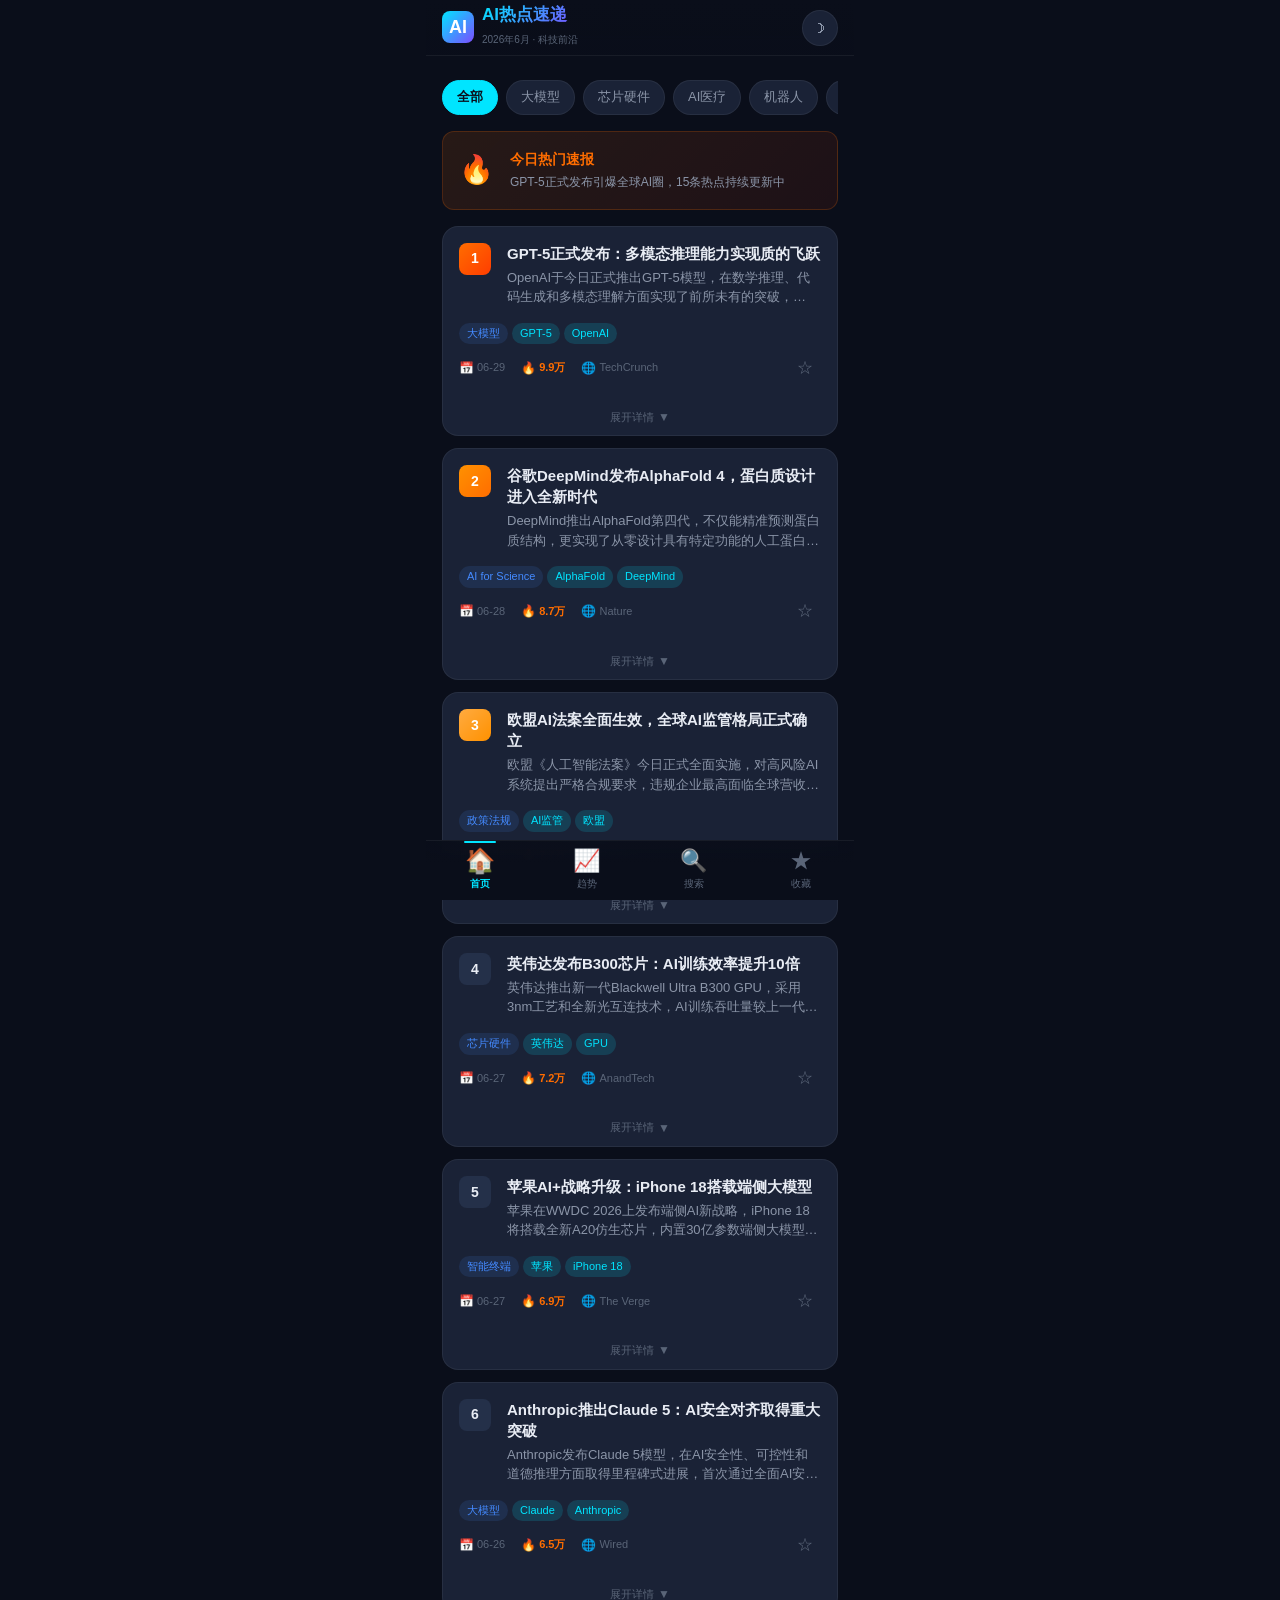
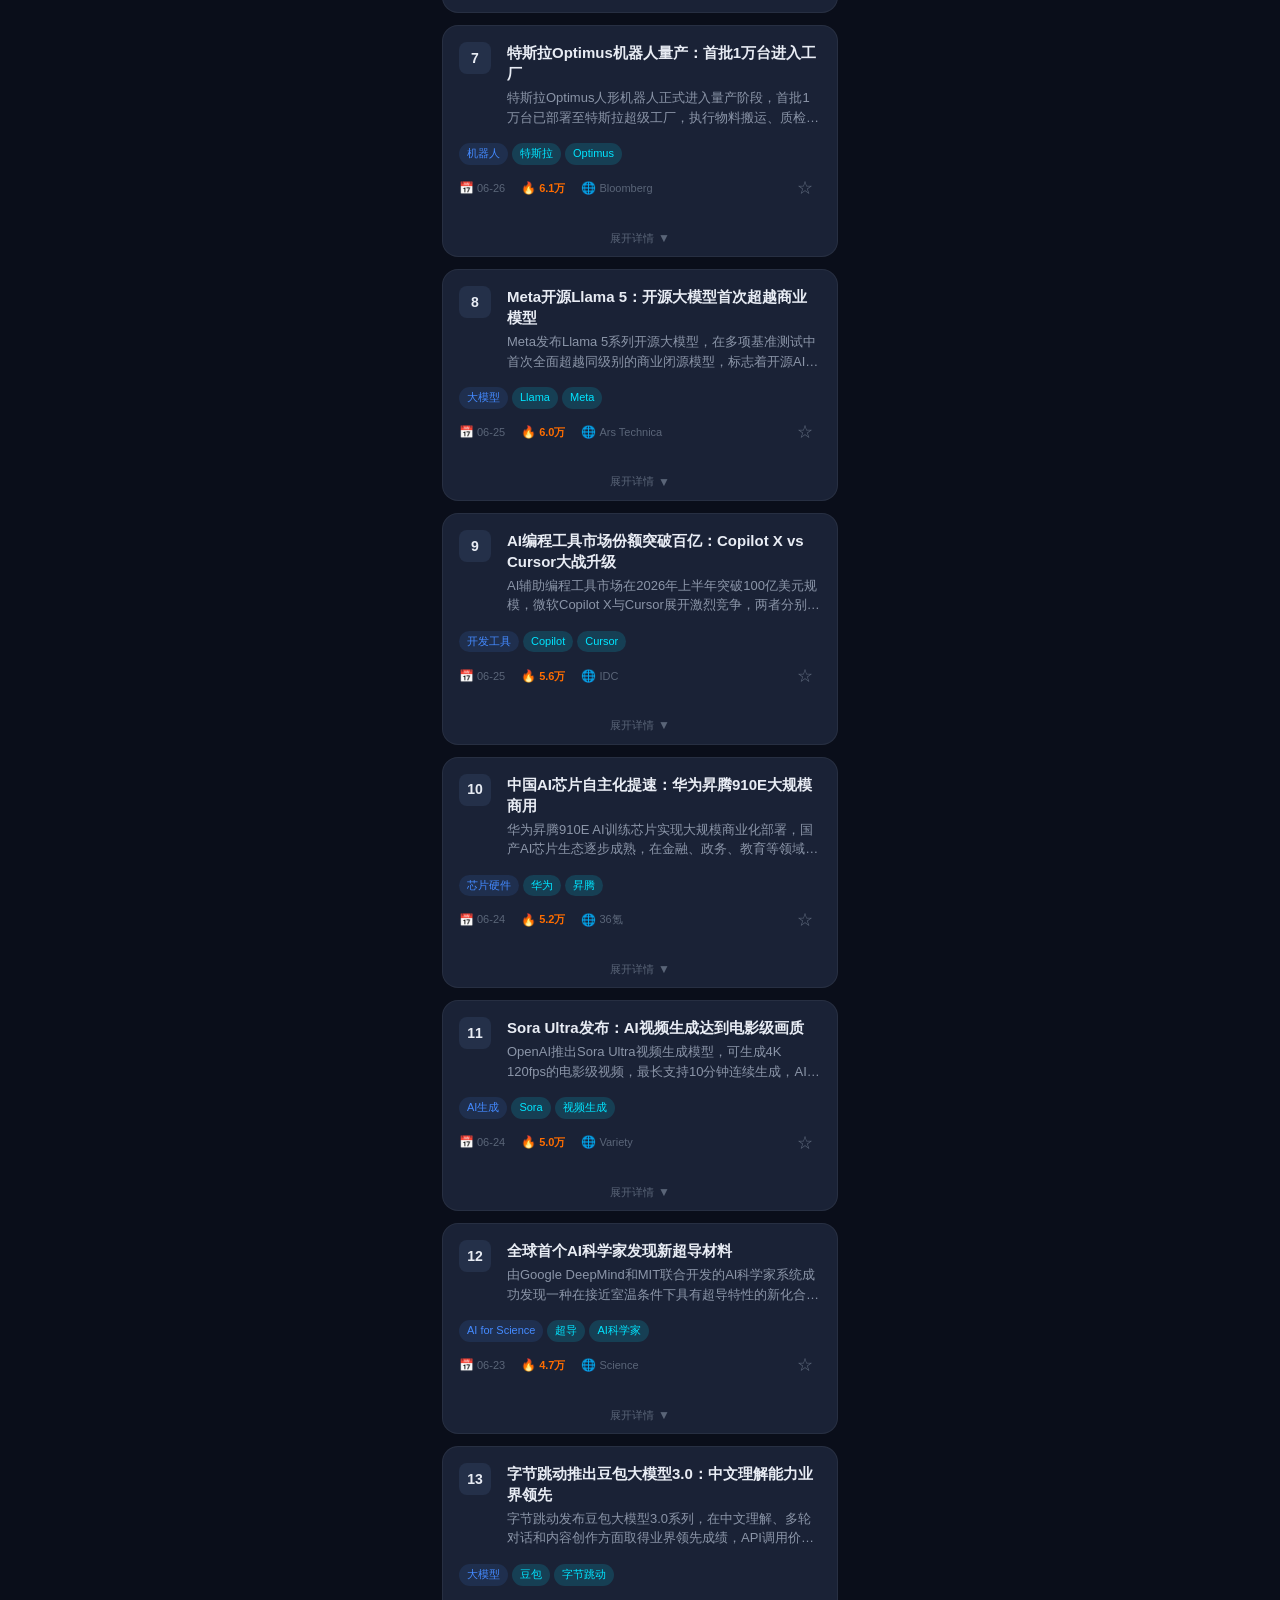
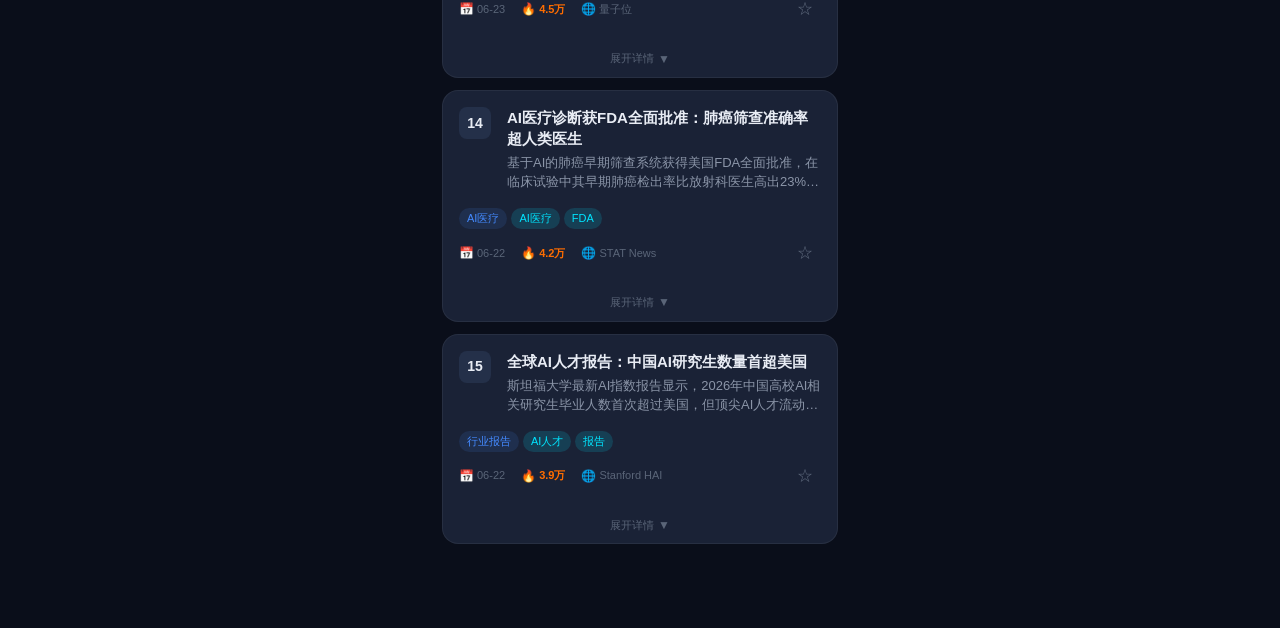
==== commit d37b55be: "feat: 每日热点应用自动化 - 2026-06-29 - 痛点分析报告（圆桌会议研讨） - AI热点速递移动端H5应用 - SEO提示词模板（Chain-of-Thought） - RAG系统落地" ====
--- a/app/index.html
+++ b/app/index.html
@@ -1,2254 +1,209 @@
 <!DOCTYPE html>
 <html lang="zh-CN">
 <head>
-    <meta charset="UTF-8">
-    <meta name="viewport" content="width=device-width, initial-scale=1.0, maximum-scale=1.0, user-scalable=no">
-    <meta name="theme-color" content="#0a0e1a">
-    <meta name="description" content="AI热点洞察 - 基于AI技术的每日热点新闻分析与行业洞察">
-    <title>AI热点洞察</title>
-    <!-- Google Fonts: Noto Sans SC -->
-    <link rel="preconnect" href="https://fonts.googleapis.com">
-    <link rel="preconnect" href="https://fonts.gstatic.com" crossorigin>
-    <link href="https://fonts.googleapis.com/css2?family=Noto+Sans+SC:wght@300;400;500;700;900&display=swap" rel="stylesheet">
-    <style>
-        /* ========================================
-           CSS 变量 - 全局设计令牌
-           ======================================== */
-        :root {
-            --bg-primary: #0a0e1a;
-            --bg-secondary: #111827;
-            --bg-card: rgba(17, 24, 39, 0.8);
-            --bg-glass: rgba(255, 255, 255, 0.05);
-            --bg-glass-hover: rgba(255, 255, 255, 0.1);
-            --color-primary: #00d4ff;
-            --color-secondary: #8b5cf6;
-            --color-accent: #10b981;
-            --color-warning: #f59e0b;
-            --color-danger: #ef4444;
-            --color-text: #e5e7eb;
-            --color-text-secondary: #9ca3af;
-            --color-text-dim: #6b7280;
-            --border-glass: rgba(255, 255, 255, 0.08);
-            --border-glow: rgba(0, 212, 255, 0.3);
-            --shadow-card: 0 4px 24px rgba(0, 0, 0, 0.3);
-            --shadow-glow: 0 0 20px rgba(0, 212, 255, 0.15);
-            --radius-sm: 8px;
-            --radius-md: 12px;
-            --radius-lg: 16px;
-            --radius-xl: 24px;
-            --font-family: 'Noto Sans SC', -apple-system, BlinkMacSystemFont, 'Segoe UI', sans-serif;
-            --nav-height: 64px;
-            --header-height: 56px;
-            --safe-bottom: env(safe-area-inset-bottom, 0px);
-        }
-
-        /* ========================================
-           基础重置与全局样式
-           ======================================== */
-        *, *::before, *::after {
-            margin: 0;
-            padding: 0;
-            box-sizing: border-box;
-            -webkit-tap-highlight-color: transparent;
-        }
-
-        html {
-            font-size: 16px;
-            scroll-behavior: smooth;
-        }
-
-        body {
-            font-family: var(--font-family);
-            background: var(--bg-primary);
-            color: var(--color-text);
-            line-height: 1.6;
-            overflow-x: hidden;
-            min-height: 100vh;
-            -webkit-font-smoothing: antialiased;
-            -moz-osx-font-smoothing: grayscale;
-        }
-
-        /* ========================================
-           应用容器 - 移动端优先居中布局
-           ======================================== */
-        .app-container {
-            max-width: 480px;
-            margin: 0 auto;
-            min-height: 100vh;
-            position: relative;
-            overflow: hidden;
-            background: var(--bg-primary);
-        }
-
-        /* ========================================
-           背景装饰 - 渐变光晕效果
-           ======================================== */
-        .bg-decoration {
-            position: fixed;
-            top: 0;
-            left: 50%;
-            transform: translateX(-50%);
-            width: 480px;
-            max-width: 100vw;
-            height: 100vh;
-            pointer-events: none;
-            z-index: 0;
-            overflow: hidden;
-        }
-
-        .bg-orb {
-            position: absolute;
-            border-radius: 50%;
-            filter: blur(80px);
-            opacity: 0.3;
-            animation: orbFloat 20s ease-in-out infinite;
-        }
-
-        .bg-orb--1 {
-            width: 300px;
-            height: 300px;
-            background: radial-gradient(circle, var(--color-primary), transparent);
-            top: -100px;
-            right: -80px;
-            animation-delay: 0s;
-        }
-
-        .bg-orb--2 {
-            width: 250px;
-            height: 250px;
-            background: radial-gradient(circle, var(--color-secondary), transparent);
-            top: 40%;
-            left: -100px;
-            animation-delay: -7s;
-        }
-
-        .bg-orb--3 {
-            width: 200px;
-            height: 200px;
-            background: radial-gradient(circle, var(--color-accent), transparent);
-            bottom: 10%;
-            right: -60px;
-            animation-delay: -14s;
-        }
-
-        @keyframes orbFloat {
-            0%, 100% { transform: translate(0, 0) scale(1); }
-            25% { transform: translate(20px, -30px) scale(1.05); }
-            50% { transform: translate(-15px, 20px) scale(0.95); }
-            75% { transform: translate(10px, 15px) scale(1.02); }
-        }
-
-        /* ========================================
-           顶部导航栏
-           ======================================== */
-        .app-header {
-            position: fixed;
-            top: 0;
-            left: 50%;
-            transform: translateX(-50%);
-            width: 480px;
-            max-width: 100vw;
-            height: var(--header-height);
-            display: flex;
-            align-items: center;
-            justify-content: center;
-            padding: 0 20px;
-            z-index: 100;
-            background: rgba(10, 14, 26, 0.85);
-            backdrop-filter: blur(20px);
-            -webkit-backdrop-filter: blur(20px);
-            border-bottom: 1px solid var(--border-glass);
-        }
-
-        .app-header__title {
-            font-size: 18px;
-            font-weight: 700;
-            background: linear-gradient(135deg, var(--color-primary), var(--color-secondary));
-            -webkit-background-clip: text;
-            -webkit-text-fill-color: transparent;
-            background-clip: text;
-            letter-spacing: 1px;
-        }
-
-        .app-header__date {
-            position: absolute;
-            right: 20px;
-            font-size: 12px;
-            color: var(--color-text-dim);
-        }
-
-        /* ========================================
-           页面内容区域
-           ======================================== */
-        .page-content {
-            position: relative;
-            z-index: 1;
-            padding-top: var(--header-height);
-            padding-bottom: calc(var(--nav-height) + var(--safe-bottom) + 16px);
-            min-height: 100vh;
-        }
-
-        /* 页面切换动画 */
-        .page {
-            display: none;
-            opacity: 0;
-            transform: translateY(12px);
-            transition: opacity 0.35s ease, transform 0.35s ease;
-        }
-
-        .page.active {
-            display: block;
-        }
-
-        .page.visible {
-            opacity: 1;
-            transform: translateY(0);
-        }
-
-        /* ========================================
-           底部导航栏
-           ======================================== */
-        .bottom-nav {
-            position: fixed;
-            bottom: 0;
-            left: 50%;
-            transform: translateX(-50%);
-            width: 480px;
-            max-width: 100vw;
-            height: calc(var(--nav-height) + var(--safe-bottom));
-            padding-bottom: var(--safe-bottom);
-            display: flex;
-            align-items: center;
-            justify-content: space-around;
-            z-index: 100;
-            background: rgba(10, 14, 26, 0.92);
-            backdrop-filter: blur(24px);
-            -webkit-backdrop-filter: blur(24px);
-            border-top: 1px solid var(--border-glass);
-        }
-
-        .nav-item {
-            display: flex;
-            flex-direction: column;
-            align-items: center;
-            gap: 4px;
-            padding: 8px 16px;
-            border: none;
-            background: none;
-            color: var(--color-text-dim);
-            font-family: var(--font-family);
-            font-size: 11px;
-            cursor: pointer;
-            transition: color 0.3s ease, transform 0.2s ease;
-            position: relative;
-        }
-
-        .nav-item:active {
-            transform: scale(0.92);
-        }
-
-        .nav-item.active {
-            color: var(--color-primary);
-        }
-
-        /* 导航图标 - 使用SVG */
-        .nav-item__icon {
-            width: 24px;
-            height: 24px;
-            transition: transform 0.3s ease;
-        }
-
-        .nav-item.active .nav-item__icon {
-            transform: translateY(-2px);
-        }
-
-        .nav-item.active::before {
-            content: '';
-            position: absolute;
-            top: 0;
-            left: 50%;
-            transform: translateX(-50%);
-            width: 24px;
-            height: 2px;
-            background: var(--color-primary);
-            border-radius: 1px;
-            box-shadow: 0 0 8px var(--color-primary);
-        }
-
-        /* ========================================
-           首页 - 新闻卡片流
-           ======================================== */
-        .section-header {
-            padding: 20px 20px 12px;
-            display: flex;
-            align-items: center;
-            justify-content: space-between;
-        }
-
-        .section-header__title {
-            font-size: 20px;
-            font-weight: 700;
-            color: var(--color-text);
-        }
-
-        .section-header__subtitle {
-            font-size: 12px;
-            color: var(--color-text-dim);
-            margin-top: 4px;
-        }
-
-        /* 分类标签栏 */
-        .category-tabs {
-            display: flex;
-            gap: 8px;
-            padding: 0 20px 16px;
-            overflow-x: auto;
-            scrollbar-width: none;
-            -ms-overflow-style: none;
-            -webkit-overflow-scrolling: touch;
-        }
-
-        .category-tabs::-webkit-scrollbar {
-            display: none;
-        }
-
-        .category-tab {
-            flex-shrink: 0;
-            padding: 6px 16px;
-            border-radius: 20px;
-            border: 1px solid var(--border-glass);
-            background: var(--bg-glass);
-            color: var(--color-text-secondary);
-            font-size: 13px;
-            font-family: var(--font-family);
-            cursor: pointer;
-            transition: all 0.3s ease;
-            white-space: nowrap;
-        }
-
-        .category-tab:active {
-            transform: scale(0.95);
-        }
-
-        .category-tab.active {
-            background: linear-gradient(135deg, var(--color-primary), var(--color-secondary));
-            color: #fff;
-            border-color: transparent;
-            box-shadow: 0 2px 12px rgba(0, 212, 255, 0.3);
-        }
-
-        /* 新闻卡片 */
-        .news-list {
-            padding: 0 16px;
-            display: flex;
-            flex-direction: column;
-            gap: 16px;
-        }
-
-        .news-card {
-            background: var(--bg-card);
-            backdrop-filter: blur(12px);
-            -webkit-backdrop-filter: blur(12px);
-            border: 1px solid var(--border-glass);
-            border-radius: var(--radius-lg);
-            padding: 16px;
-            cursor: pointer;
-            transition: transform 0.3s ease, box-shadow 0.3s ease, border-color 0.3s ease;
-            position: relative;
-            overflow: hidden;
-        }
-
-        .news-card:active {
-            transform: scale(0.98);
-        }
-
-        .news-card:hover {
-            border-color: var(--border-glow);
-            box-shadow: var(--shadow-glow);
-        }
-
-        /* 卡片顶部渐变装饰条 */
-        .news-card::before {
-            content: '';
-            position: absolute;
-            top: 0;
-            left: 0;
-            right: 0;
-            height: 3px;
-            background: linear-gradient(90deg, var(--color-primary), var(--color-secondary), var(--color-accent));
-            opacity: 0;
-            transition: opacity 0.3s ease;
-        }
-
-        .news-card:hover::before {
-            opacity: 1;
-        }
-
-        .news-card__meta {
-            display: flex;
-            align-items: center;
-            gap: 8px;
-            margin-bottom: 10px;
-        }
-
-        .news-card__tag {
-            padding: 2px 10px;
-            border-radius: 12px;
-            font-size: 11px;
-            font-weight: 500;
-            color: #fff;
-        }
-
-        /* 不同分类的标签颜色 */
-        .tag--ai { background: linear-gradient(135deg, #00d4ff, #0099cc); }
-        .tag--office { background: linear-gradient(135deg, #8b5cf6, #6d28d9); }
-        .tag--tool { background: linear-gradient(135deg, #10b981, #059669); }
-        .tag--dev { background: linear-gradient(135deg, #f59e0b, #d97706); }
-
-        .news-card__time {
-            font-size: 11px;
-            color: var(--color-text-dim);
-        }
-
-        .news-card__title {
-            font-size: 15px;
-            font-weight: 600;
-            line-height: 1.5;
-            margin-bottom: 8px;
-            color: var(--color-text);
-            display: -webkit-box;
-            -webkit-line-clamp: 2;
-            -webkit-box-orient: vertical;
-            overflow: hidden;
-        }
-
-        .news-card__summary {
-            font-size: 13px;
-            color: var(--color-text-secondary);
-            line-height: 1.6;
-            display: -webkit-box;
-            -webkit-line-clamp: 3;
-            -webkit-box-orient: vertical;
-            overflow: hidden;
-        }
-
-        .news-card__footer {
-            display: flex;
-            align-items: center;
-            justify-content: space-between;
-            margin-top: 12px;
-            padding-top: 10px;
-            border-top: 1px solid var(--border-glass);
-        }
-
-        .news-card__stats {
-            display: flex;
-            gap: 16px;
-        }
-
-        .news-card__stat {
-            display: flex;
-            align-items: center;
-            gap: 4px;
-            font-size: 12px;
-            color: var(--color-text-dim);
-        }
-
-        .news-card__stat svg {
-            width: 14px;
-            height: 14px;
-        }
-
-        .news-card__hot {
-            font-size: 11px;
-            padding: 2px 8px;
-            border-radius: 10px;
-            background: rgba(239, 68, 68, 0.15);
-            color: var(--color-danger);
-            font-weight: 500;
-        }
-
-        /* ========================================
-           洞察页 - 圆桌会议
-           ======================================== */
-        .roundtable {
-            padding: 0 16px;
-        }
-
-        .roundtable__intro {
-            padding: 16px;
-            background: var(--bg-glass);
-            border: 1px solid var(--border-glass);
-            border-radius: var(--radius-lg);
-            margin-bottom: 20px;
-            font-size: 14px;
-            color: var(--color-text-secondary);
-            line-height: 1.7;
-        }
-
-        .expert-card {
-            background: var(--bg-card);
-            backdrop-filter: blur(12px);
-            -webkit-backdrop-filter: blur(12px);
-            border: 1px solid var(--border-glass);
-            border-radius: var(--radius-lg);
-            padding: 20px;
-            margin-bottom: 16px;
-            transition: transform 0.3s ease, box-shadow 0.3s ease;
-            position: relative;
-            overflow: hidden;
-        }
-
-        .expert-card:active {
-            transform: scale(0.98);
-        }
-
-        .expert-card__header {
-            display: flex;
-            align-items: center;
-            gap: 14px;
-            margin-bottom: 14px;
-        }
-
-        /* 专家头像 - CSS渐变圆形 */
-        .expert-card__avatar {
-            width: 48px;
-            height: 48px;
-            border-radius: 50%;
-            flex-shrink: 0;
-            display: flex;
-            align-items: center;
-            justify-content: center;
-            font-size: 20px;
-            font-weight: 700;
-            color: #fff;
-            position: relative;
-        }
-
-        .expert-card__avatar::after {
-            content: '';
-            position: absolute;
-            inset: -2px;
-            border-radius: 50%;
-            padding: 2px;
-            background: linear-gradient(135deg, var(--color-primary), var(--color-secondary));
-            -webkit-mask: linear-gradient(#fff 0 0) content-box, linear-gradient(#fff 0 0);
-            -webkit-mask-composite: xor;
-            mask-composite: exclude;
-        }
-
-        .avatar--1 { background: linear-gradient(135deg, #00d4ff, #0099cc); }
-        .avatar--2 { background: linear-gradient(135deg, #8b5cf6, #6d28d9); }
-        .avatar--3 { background: linear-gradient(135deg, #10b981, #059669); }
-        .avatar--4 { background: linear-gradient(135deg, #f59e0b, #d97706); }
-
-        .expert-card__info {
-            flex: 1;
-        }
-
-        .expert-card__name {
-            font-size: 15px;
-            font-weight: 600;
-            color: var(--color-text);
-        }
-
-        .expert-card__role {
-            font-size: 12px;
-            color: var(--color-text-dim);
-            margin-top: 2px;
-        }
-
-        .expert-card__quote {
-            font-size: 14px;
-            color: var(--color-text-secondary);
-            line-height: 1.7;
-            padding-left: 14px;
-            border-left: 3px solid;
-            border-image: linear-gradient(to bottom, var(--color-primary), var(--color-secondary)) 1;
-        }
-
-        .expert-card__tags {
-            display: flex;
-            flex-wrap: wrap;
-            gap: 6px;
-            margin-top: 12px;
-        }
-
-        .expert-card__keyword {
-            padding: 3px 10px;
-            border-radius: 12px;
-            font-size: 11px;
-            background: var(--bg-glass);
-            color: var(--color-text-dim);
-            border: 1px solid var(--border-glass);
-        }
-
-        /* ========================================
-           洞察页 - 痛点雷达图
-           ======================================== */
-        .radar-section {
-            padding: 0 16px;
-            margin-top: 8px;
-        }
-
-        .radar-container {
-            background: var(--bg-card);
-            backdrop-filter: blur(12px);
-            -webkit-backdrop-filter: blur(12px);
-            border: 1px solid var(--border-glass);
-            border-radius: var(--radius-lg);
-            padding: 20px;
-            text-align: center;
-        }
-
-        .radar-container__title {
-            font-size: 16px;
-            font-weight: 600;
-            margin-bottom: 16px;
-            color: var(--color-text);
-        }
-
-        .radar-canvas-wrap {
-            position: relative;
-            width: 100%;
-            max-width: 320px;
-            margin: 0 auto;
-        }
-
-        #radarCanvas {
-            width: 100%;
-            height: auto;
-            display: block;
-        }
-
-        .radar-legend {
-            display: flex;
-            flex-wrap: wrap;
-            justify-content: center;
-            gap: 12px;
-            margin-top: 16px;
-        }
-
-        .radar-legend__item {
-            display: flex;
-            align-items: center;
-            gap: 6px;
-            font-size: 12px;
-            color: var(--color-text-secondary);
-        }
-
-        .radar-legend__dot {
-            width: 8px;
-            height: 8px;
-            border-radius: 50%;
-        }
-
-        /* ========================================
-           工具页 - 效率计算器
-           ======================================== */
-        .tool-section {
-            padding: 0 16px;
-        }
-
-        .tool-card {
-            background: var(--bg-card);
-            backdrop-filter: blur(12px);
-            -webkit-backdrop-filter: blur(12px);
-            border: 1px solid var(--border-glass);
-            border-radius: var(--radius-lg);
-            padding: 20px;
-            margin-bottom: 16px;
-        }
-
-        .tool-card__title {
-            font-size: 16px;
-            font-weight: 600;
-            margin-bottom: 4px;
-            display: flex;
-            align-items: center;
-            gap: 8px;
-        }
-
-        .tool-card__title svg {
-            width: 20px;
-            height: 20px;
-        }
-
-        .tool-card__desc {
-            font-size: 13px;
-            color: var(--color-text-dim);
-            margin-bottom: 20px;
-        }
-
-        /* 表单样式 */
-        .form-group {
-            margin-bottom: 16px;
-        }
-
-        .form-label {
-            display: block;
-            font-size: 13px;
-            color: var(--color-text-secondary);
-            margin-bottom: 8px;
-            font-weight: 500;
-        }
-
-        .form-input {
-            width: 100%;
-            padding: 12px 16px;
-            border-radius: var(--radius-md);
-            border: 1px solid var(--border-glass);
-            background: var(--bg-glass);
-            color: var(--color-text);
-            font-size: 15px;
-            font-family: var(--font-family);
-            outline: none;
-            transition: border-color 0.3s ease, box-shadow 0.3s ease;
-            -webkit-appearance: none;
-        }
-
-        .form-input:focus {
-            border-color: var(--color-primary);
-            box-shadow: 0 0 0 3px rgba(0, 212, 255, 0.1);
-        }
-
-        .form-input::placeholder {
-            color: var(--color-text-dim);
-        }
-
-        .form-select {
-            width: 100%;
-            padding: 12px 16px;
-            border-radius: var(--radius-md);
-            border: 1px solid var(--border-glass);
-            background: var(--bg-glass);
-            color: var(--color-text);
-            font-size: 15px;
-            font-family: var(--font-family);
-            outline: none;
-            transition: border-color 0.3s ease;
-            -webkit-appearance: none;
-            cursor: pointer;
-        }
-
-        .form-select:focus {
-            border-color: var(--color-primary);
-        }
-
-        /* 按钮 */
-        .btn {
-            display: inline-flex;
-            align-items: center;
-            justify-content: center;
-            gap: 8px;
-            padding: 12px 24px;
-            border-radius: var(--radius-md);
-            border: none;
-            font-size: 14px;
-            font-weight: 600;
-            font-family: var(--font-family);
-            cursor: pointer;
-            transition: transform 0.2s ease, box-shadow 0.3s ease, opacity 0.2s ease;
-        }
-
-        .btn:active {
-            transform: scale(0.96);
-        }
-
-        .btn--primary {
-            width: 100%;
-            background: linear-gradient(135deg, var(--color-primary), var(--color-secondary));
-            color: #fff;
-            box-shadow: 0 4px 16px rgba(0, 212, 255, 0.3);
-        }
-
-        .btn--primary:hover {
-            box-shadow: 0 6px 24px rgba(0, 212, 255, 0.4);
-        }
-
-        .btn--secondary {
-            width: 100%;
-            background: var(--bg-glass);
-            color: var(--color-text);
-            border: 1px solid var(--border-glass);
-        }
-
-        /* 计算结果 */
-        .calc-result {
-            margin-top: 20px;
-            padding: 20px;
-            border-radius: var(--radius-md);
-            background: linear-gradient(135deg, rgba(0, 212, 255, 0.08), rgba(139, 92, 246, 0.08));
-            border: 1px solid var(--border-glow);
-            display: none;
-        }
-
-        .calc-result.show {
-            display: block;
-            animation: fadeSlideUp 0.4s ease;
-        }
-
-        .calc-result__title {
-            font-size: 14px;
-            color: var(--color-text-secondary);
-            margin-bottom: 16px;
-        }
-
-        .calc-result__grid {
-            display: grid;
-            grid-template-columns: 1fr 1fr;
-            gap: 12px;
-        }
-
-        .calc-result__item {
-            padding: 12px;
-            border-radius: var(--radius-sm);
-            background: var(--bg-glass);
-            text-align: center;
-        }
-
-        .calc-result__value {
-            font-size: 24px;
-            font-weight: 700;
-            background: linear-gradient(135deg, var(--color-primary), var(--color-accent));
-            -webkit-background-clip: text;
-            -webkit-text-fill-color: transparent;
-            background-clip: text;
-        }
-
-        .calc-result__label {
-            font-size: 11px;
-            color: var(--color-text-dim);
-            margin-top: 4px;
-        }
-
-        .calc-result__bar {
-            margin-top: 16px;
-            height: 8px;
-            border-radius: 4px;
-            background: var(--bg-glass);
-            overflow: hidden;
-        }
-
-        .calc-result__bar-fill {
-            height: 100%;
-            border-radius: 4px;
-            background: linear-gradient(90deg, var(--color-primary), var(--color-accent));
-            width: 0;
-            transition: width 1s ease;
-        }
-
-        .calc-result__bar-label {
-            display: flex;
-            justify-content: space-between;
-            font-size: 11px;
-            color: var(--color-text-dim);
-            margin-top: 6px;
-        }
-
-        /* ========================================
-           工具页 - 每日热点摘要生成器
-           ======================================== */
-        .summary-output {
-            margin-top: 16px;
-            padding: 16px;
-            border-radius: var(--radius-md);
-            background: var(--bg-glass);
-            border: 1px solid var(--border-glass);
-            min-height: 120px;
-            font-size: 14px;
-            line-height: 1.8;
-            color: var(--color-text-secondary);
-            position: relative;
-            overflow: hidden;
-        }
-
-        .summary-output.generating {
-            border-color: var(--border-glow);
-        }
-
-        .summary-output__text {
-            white-space: pre-wrap;
-        }
-
-        /* 打字光标效果 */
-        .typing-cursor {
-            display: inline-block;
-            width: 2px;
-            height: 16px;
-            background: var(--color-primary);
-            margin-left: 2px;
-            vertical-align: text-bottom;
-            animation: blink 0.8s step-end infinite;
-        }
-
-        @keyframes blink {
-            50% { opacity: 0; }
-        }
-
-        .summary-output__label {
-            position: absolute;
-            top: 8px;
-            right: 12px;
-            font-size: 10px;
-            color: var(--color-text-dim);
-            background: var(--bg-primary);
-            padding: 2px 8px;
-            border-radius: 8px;
-        }
-
-        /* ========================================
-           我的页面
-           ======================================== */
-        .profile-section {
-            padding: 20px 16px;
-        }
-
-        .profile-card {
-            background: var(--bg-card);
-            backdrop-filter: blur(12px);
-            -webkit-backdrop-filter: blur(12px);
-            border: 1px solid var(--border-glass);
-            border-radius: var(--radius-xl);
-            padding: 28px 20px;
-            text-align: center;
-            margin-bottom: 20px;
-            position: relative;
-            overflow: hidden;
-        }
-
-        .profile-card::before {
-            content: '';
-            position: absolute;
-            top: 0;
-            left: 0;
-            right: 0;
-            height: 100px;
-            background: linear-gradient(135deg, rgba(0, 212, 255, 0.15), rgba(139, 92, 246, 0.15));
-        }
-
-        .profile-card__avatar {
-            width: 72px;
-            height: 72px;
-            border-radius: 50%;
-            background: linear-gradient(135deg, var(--color-primary), var(--color-secondary));
-            display: flex;
-            align-items: center;
-            justify-content: center;
-            font-size: 28px;
-            font-weight: 700;
-            color: #fff;
-            margin: 0 auto 12px;
-            position: relative;
-            z-index: 1;
-        }
-
-        .profile-card__name {
-            font-size: 18px;
-            font-weight: 700;
-            color: var(--color-text);
-            position: relative;
-            z-index: 1;
-        }
-
-        .profile-card__bio {
-            font-size: 13px;
-            color: var(--color-text-dim);
-            margin-top: 4px;
-            position: relative;
-            z-index: 1;
-        }
-
-        .profile-stats {
-            display: grid;
-            grid-template-columns: repeat(3, 1fr);
-            gap: 12px;
-            margin-top: 20px;
-            position: relative;
-            z-index: 1;
-        }
-
-        .profile-stats__item {
-            text-align: center;
-        }
-
-        .profile-stats__value {
-            font-size: 20px;
-            font-weight: 700;
-            color: var(--color-primary);
-        }
-
-        .profile-stats__label {
-            font-size: 11px;
-            color: var(--color-text-dim);
-            margin-top: 2px;
-        }
-
-        /* 菜单列表 */
-        .menu-list {
-            background: var(--bg-card);
-            backdrop-filter: blur(12px);
-            -webkit-backdrop-filter: blur(12px);
-            border: 1px solid var(--border-glass);
-            border-radius: var(--radius-lg);
-            overflow: hidden;
-            margin-bottom: 16px;
-        }
-
-        .menu-item {
-            display: flex;
-            align-items: center;
-            gap: 14px;
-            padding: 16px 20px;
-            border: none;
-            background: none;
-            width: 100%;
-            font-family: var(--font-family);
-            font-size: 14px;
-            color: var(--color-text);
-            cursor: pointer;
-            transition: background 0.2s ease;
-            border-bottom: 1px solid var(--border-glass);
-        }
-
-        .menu-item:last-child {
-            border-bottom: none;
-        }
-
-        .menu-item:active {
-            background: var(--bg-glass-hover);
-        }
-
-        .menu-item__icon {
-            width: 20px;
-            height: 20px;
-            color: var(--color-primary);
-        }
-
-        .menu-item__text {
-            flex: 1;
-            text-align: left;
-        }
-
-        .menu-item__arrow {
-            width: 16px;
-            height: 16px;
-            color: var(--color-text-dim);
-        }
-
-        /* ========================================
-           滚动动画
-           ======================================== */
-        .animate-on-scroll {
-            opacity: 0;
-            transform: translateY(24px);
-            transition: opacity 0.6s ease, transform 0.6s ease;
-        }
-
-        .animate-on-scroll.animated {
-            opacity: 1;
-            transform: translateY(0);
-        }
-
-        /* ========================================
-           通用动画关键帧
-           ======================================== */
-        @keyframes fadeSlideUp {
-            from {
-                opacity: 0;
-                transform: translateY(16px);
-            }
-            to {
-                opacity: 1;
-                transform: translateY(0);
-            }
-        }
-
-        @keyframes pulse {
-            0%, 100% { opacity: 1; }
-            50% { opacity: 0.5; }
-        }
-
-        /* 加载动画 */
-        .loading-dots {
-            display: inline-flex;
-            gap: 4px;
-        }
-
-        .loading-dots span {
-            width: 6px;
-            height: 6px;
-            border-radius: 50%;
-            background: var(--color-primary);
-            animation: pulse 1.4s ease-in-out infinite;
-        }
-
-        .loading-dots span:nth-child(2) { animation-delay: 0.2s; }
-        .loading-dots span:nth-child(3) { animation-delay: 0.4s; }
-
-        /* ========================================
-           Toast 通知
-           ======================================== */
-        .toast {
-            position: fixed;
-            top: calc(var(--header-height) + 12px);
-            left: 50%;
-            transform: translateX(-50%) translateY(-20px);
-            padding: 10px 20px;
-            border-radius: var(--radius-md);
-            background: rgba(16, 185, 129, 0.9);
-            color: #fff;
-            font-size: 13px;
-            font-family: var(--font-family);
-            z-index: 200;
-            opacity: 0;
-            transition: opacity 0.3s ease, transform 0.3s ease;
-            pointer-events: none;
-            max-width: 300px;
-            text-align: center;
-            backdrop-filter: blur(12px);
-        }
-
-        .toast.show {
-            opacity: 1;
-            transform: translateX(-50%) translateY(0);
-        }
-
-        /* ========================================
-           滚动条美化
-           ======================================== */
-        ::-webkit-scrollbar {
-            width: 0;
-            height: 0;
-        }
-
-        /* ========================================
-           响应式适配
-           ======================================== */
-        @media (max-width: 380px) {
-            .calc-result__grid {
-                grid-template-columns: 1fr;
-            }
-        }
-
-        @media (min-width: 481px) {
-            .app-container {
-                border-left: 1px solid var(--border-glass);
-                border-right: 1px solid var(--border-glass);
-                box-shadow: 0 0 60px rgba(0, 0, 0, 0.5);
-            }
-        }
-
-        /* ========================================
-           无障碍 - 减少动画偏好
-           ======================================== */
-        @media (prefers-reduced-motion: reduce) {
-            *, *::before, *::after {
-                animation-duration: 0.01ms !important;
-                transition-duration: 0.01ms !important;
-            }
-        }
-    </style>
+  <meta charset="UTF-8">
+  <meta name="viewport" content="width=device-width, initial-scale=1.0, maximum-scale=1.0, user-scalable=no, viewport-fit=cover">
+  <meta name="theme-color" content="#0a0e1a">
+  <meta name="apple-mobile-web-app-capable" content="yes">
+  <meta name="apple-mobile-web-app-status-bar-style" content="black-translucent">
+  <meta name="description" content="AI热点速递 - 2026年6月AI/科技热点新闻聚合平台">
+  <title>AI热点速递</title>
+  <link rel="stylesheet" href="css/style.css">
 </head>
 <body>
-    <!-- 背景装饰光晕 -->
-    <div class="bg-decoration" aria-hidden="true">
-        <div class="bg-orb bg-orb--1"></div>
-        <div class="bg-orb bg-orb--2"></div>
-        <div class="bg-orb bg-orb--3"></div>
-    </div>
-
-    <!-- 应用主容器 -->
-    <div class="app-container" id="app">
-
-        <!-- 顶部导航栏 -->
-        <header class="app-header">
-            <h1 class="app-header__title">AI热点洞察</h1>
-            <span class="app-header__date" id="headerDate"></span>
-        </header>
-
-        <!-- 页面内容区域 -->
-        <main class="page-content">
-
-            <!-- ========== 首页 ========== -->
-            <section class="page active" id="pageHome">
-                <!-- 头部欢迎 -->
-                <div class="section-header animate-on-scroll">
-                    <div>
-                        <h2 class="section-header__title">今日热点</h2>
-                        <p class="section-header__subtitle">基于AI分析的实时热点追踪</p>
-                    </div>
-                </div>
-
-                <!-- 分类标签栏 -->
-                <div class="category-tabs animate-on-scroll" id="categoryTabs">
-                    <button class="category-tab active" data-category="all">全部</button>
-                    <button class="category-tab" data-category="ai">AI技术</button>
-                    <button class="category-tab" data-category="office">办公自动化</button>
-                    <button class="category-tab" data-category="tool">效率工具</button>
-                    <button class="category-tab" data-category="dev">开发者趋势</button>
-                </div>
-
-                <!-- 新闻卡片列表 -->
-                <div class="news-list" id="newsList">
-                    <!-- 由JS动态渲染 -->
-                </div>
-            </section>
-
-            <!-- ========== 洞察页 ========== -->
-            <section class="page" id="pageInsight">
-                <!-- 圆桌会议 -->
-                <div class="section-header animate-on-scroll">
-                    <div>
-                        <h2 class="section-header__title">圆桌会议</h2>
-                        <p class="section-header__subtitle">行业领袖观点碰撞</p>
-                    </div>
-                </div>
-
-                <div class="roundtable">
-                    <div class="roundtable__intro animate-on-scroll">
-                        本期圆桌邀请了4位AI领域重量级嘉宾，围绕"AI Agent如何重塑工作方式"展开深度对话，从技术演进、商业落地、开发者生态、效率革命四个维度分享独到见解。
-                    </div>
-                    <div id="expertList">
-                        <!-- 由JS动态渲染 -->
-                    </div>
-                </div>
-
-                <!-- 痛点雷达图 -->
-                <div class="section-header animate-on-scroll" style="margin-top: 8px;">
-                    <div>
-                        <h2 class="section-header__title">行业痛点雷达</h2>
-                        <p class="section-header__subtitle">五大维度深度分析</p>
-                    </div>
-                </div>
-
-                <div class="radar-section">
-                    <div class="radar-container animate-on-scroll">
-                        <div class="radar-container__title">AI应用痛点评估</div>
-                        <div class="radar-canvas-wrap">
-                            <canvas id="radarCanvas" width="640" height="640"></canvas>
-                        </div>
-                        <div class="radar-legend">
-                            <div class="radar-legend__item">
-                                <span class="radar-legend__dot" style="background: var(--color-primary);"></span>
-                                当前痛点
-                            </div>
-                            <div class="radar-legend__item">
-                                <span class="radar-legend__dot" style="background: var(--color-accent);"></span>
-                                期望改善
-                            </div>
-                        </div>
-                    </div>
-                </div>
-            </section>
-
-            <!-- ========== 工具页 ========== -->
-            <section class="page" id="pageTools">
-                <div class="section-header animate-on-scroll">
-                    <div>
-                        <h2 class="section-header__title">效率工具</h2>
-                        <p class="section-header__subtitle">AI驱动的实用计算工具</p>
-                    </div>
-                </div>
-
-                <div class="tool-section">
-                    <!-- 效率计算器 -->
-                    <div class="tool-card animate-on-scroll">
-                        <h3 class="tool-card__title">
-                            <svg viewBox="0 0 24 24" fill="none" stroke="currentColor" stroke-width="2"><path d="M13 2L3 14h9l-1 8 10-12h-9l1-8z"/></svg>
-                            AI Agent 效率计算器
-                        </h3>
-                        <p class="tool-card__desc">输入你的工作时间，计算使用AI Agent后可节省的时间与效率提升</p>
-
-                        <div class="form-group">
-                            <label class="form-label">每日工作时长（小时）</label>
-                            <input type="number" class="form-input" id="workHours" placeholder="例如：8" min="1" max="24" step="0.5">
-                        </div>
-
-                        <div class="form-group">
-                            <label class="form-label">工作类型</label>
-                            <select class="form-select" id="workType">
-                                <option value="dev">软件开发</option>
-                                <option value="design">UI/UX设计</option>
-                                <option value="writing">内容创作</option>
-                                <option value="data">数据分析</option>
-                                <option value="marketing">市场营销</option>
-                                <option value="management">项目管理</option>
-                            </select>
-                        </div>
-
-                        <div class="form-group">
-                            <label class="form-label">AI工具使用熟练度</label>
-                            <select class="form-select" id="aiLevel">
-                                <option value="beginner">初学者（刚接触）</option>
-                                <option value="intermediate" selected>中级（日常使用）</option>
-                                <option value="advanced">高级（深度集成）</option>
-                            </select>
-                        </div>
-
-                        <button class="btn btn--primary" id="calcBtn">
-                            <svg width="16" height="16" viewBox="0 0 24 24" fill="none" stroke="currentColor" stroke-width="2"><path d="M22 12h-4l-3 9L9 3l-3 9H2"/></svg>
-                            计算效率提升
-                        </button>
-
-                        <div class="calc-result" id="calcResult">
-                            <div class="calc-result__title">效率分析报告</div>
-                            <div class="calc-result__grid" id="calcGrid">
-                                <!-- 由JS动态渲染 -->
-                            </div>
-                            <div class="calc-result__bar">
-                                <div class="calc-result__bar-fill" id="calcBarFill"></div>
-                            </div>
-                            <div class="calc-result__bar-label">
-                                <span>当前效率</span>
-                                <span id="calcBarLabel">AI Agent加持后</span>
-                            </div>
-                        </div>
-                    </div>
-
-                    <!-- 每日热点摘要生成器 -->
-                    <div class="tool-card animate-on-scroll">
-                        <h3 class="tool-card__title">
-                            <svg viewBox="0 0 24 24" fill="none" stroke="currentColor" stroke-width="2"><path d="M12 20h9"/><path d="M16.5 3.5a2.121 2.121 0 013 3L7 19l-4 1 1-4L16.5 3.5z"/></svg>
-                            每日热点摘要生成器
-                        </h3>
-                        <p class="tool-card__desc">AI自动分析今日热点，生成结构化摘要报告</p>
-
-                        <div class="form-group">
-                            <label class="form-label">摘要风格</label>
-                            <select class="form-select" id="summaryStyle">
-                                <option value="professional">专业报告</option>
-                                <option value="casual">轻松阅读</option>
-                                <option value="bullet">要点速览</option>
-                            </select>
-                        </div>
-
-                        <button class="btn btn--primary" id="generateBtn">
-                            <svg width="16" height="16" viewBox="0 0 24 24" fill="none" stroke="currentColor" stroke-width="2"><polygon points="13 2 3 14 12 14 11 22 21 10 12 10 13 2"/></svg>
-                            生成今日摘要
-                        </button>
-
-                        <div class="summary-output" id="summaryOutput">
-                            <span class="summary-output__label">AI生成</span>
-                            <div class="summary-output__text" id="summaryText">
-                                点击上方按钮，AI将为你生成今日热点摘要...
-                            </div>
-                        </div>
-                    </div>
-                </div>
-            </section>
-
-            <!-- ========== 我的页面 ========== -->
-            <section class="page" id="pageProfile">
-                <div class="profile-section">
-                    <!-- 个人信息卡片 -->
-                    <div class="profile-card animate-on-scroll">
-                        <div class="profile-card__avatar">AI</div>
-                        <div class="profile-card__name">AI洞察用户</div>
-                        <div class="profile-card__bio">关注AI前沿，洞察行业趋势</div>
-                        <div class="profile-stats">
-                            <div class="profile-stats__item">
-                                <div class="profile-stats__value">128</div>
-                                <div class="profile-stats__label">已读热点</div>
-                            </div>
-                            <div class="profile-stats__item">
-                                <div class="profile-stats__value">56</div>
-                                <div class="profile-stats__label">收藏文章</div>
-                            </div>
-                            <div class="profile-stats__item">
-                                <div class="profile-stats__value">32</div>
-                                <div class="profile-stats__label">使用天数</div>
-                            </div>
-                        </div>
-                    </div>
-
-                    <!-- 功能菜单 -->
-                    <div class="menu-list animate-on-scroll">
-                        <button class="menu-item" data-action="favorites">
-                            <svg class="menu-item__icon" viewBox="0 0 24 24" fill="none" stroke="currentColor" stroke-width="2"><path d="M19 21l-7-5-7 5V5a2 2 0 012-2h10a2 2 0 012 2z"/></svg>
-                            <span class="menu-item__text">我的收藏</span>
-                            <svg class="menu-item__arrow" viewBox="0 0 24 24" fill="none" stroke="currentColor" stroke-width="2"><polyline points="9 18 15 12 9 6"/></svg>
-                        </button>
-                        <button class="menu-item" data-action="history">
-                            <svg class="menu-item__icon" viewBox="0 0 24 24" fill="none" stroke="currentColor" stroke-width="2"><circle cx="12" cy="12" r="10"/><polyline points="12 6 12 12 16 14"/></svg>
-                            <span class="menu-item__text">浏览历史</span>
-                            <svg class="menu-item__arrow" viewBox="0 0 24 24" fill="none" stroke="currentColor" stroke-width="2"><polyline points="9 18 15 12 9 6"/></svg>
-                        </button>
-                        <button class="menu-item" data-action="download">
-                            <svg class="menu-item__icon" viewBox="0 0 24 24" fill="none" stroke="currentColor" stroke-width="2"><path d="M21 15v4a2 2 0 01-2 2H5a2 2 0 01-2-2v-4"/><polyline points="7 10 12 15 17 10"/><line x1="12" y1="15" x2="12" y2="3"/></svg>
-                            <span class="menu-item__text">离线下载</span>
-                            <svg class="menu-item__arrow" viewBox="0 0 24 24" fill="none" stroke="currentColor" stroke-width="2"><polyline points="9 18 15 12 9 6"/></svg>
-                        </button>
-                    </div>
-
-                    <div class="menu-list animate-on-scroll">
-                        <button class="menu-item" data-action="settings">
-                            <svg class="menu-item__icon" viewBox="0 0 24 24" fill="none" stroke="currentColor" stroke-width="2"><circle cx="12" cy="12" r="3"/><path d="M19.4 15a1.65 1.65 0 00.33 1.82l.06.06a2 2 0 010 2.83 2 2 0 01-2.83 0l-.06-.06a1.65 1.65 0 00-1.82-.33 1.65 1.65 0 00-1 1.51V21a2 2 0 01-4 0v-.09A1.65 1.65 0 009 19.4a1.65 1.65 0 00-1.82.33l-.06.06a2 2 0 01-2.83-2.83l.06-.06A1.65 1.65 0 004.68 15a1.65 1.65 0 00-1.51-1H3a2 2 0 010-4h.09A1.65 1.65 0 004.6 9a1.65 1.65 0 00-.33-1.82l-.06-.06a2 2 0 012.83-2.83l.06.06A1.65 1.65 0 009 4.68a1.65 1.65 0 001-1.51V3a2 2 0 014 0v.09a1.65 1.65 0 001 1.51 1.65 1.65 0 001.82-.33l.06-.06a2 2 0 012.83 2.83l-.06.06A1.65 1.65 0 0019.4 9a1.65 1.65 0 001.51 1H21a2 2 0 010 4h-.09a1.65 1.65 0 00-1.51 1z"/></svg>
-                            <span class="menu-item__text">设置</span>
-                            <svg class="menu-item__arrow" viewBox="0 0 24 24" fill="none" stroke="currentColor" stroke-width="2"><polyline points="9 18 15 12 9 6"/></svg>
-                        </button>
-                        <button class="menu-item" data-action="about">
-                            <svg class="menu-item__icon" viewBox="0 0 24 24" fill="none" stroke="currentColor" stroke-width="2"><circle cx="12" cy="12" r="10"/><line x1="12" y1="16" x2="12" y2="12"/><line x1="12" y1="8" x2="12.01" y2="8"/></svg>
-                            <span class="menu-item__text">关于</span>
-                            <svg class="menu-item__arrow" viewBox="0 0 24 24" fill="none" stroke="currentColor" stroke-width="2"><polyline points="9 18 15 12 9 6"/></svg>
-                        </button>
-                        <button class="menu-item" data-action="feedback">
-                            <svg class="menu-item__icon" viewBox="0 0 24 24" fill="none" stroke="currentColor" stroke-width="2"><path d="M21 15a2 2 0 01-2 2H7l-4 4V5a2 2 0 012-2h14a2 2 0 012 2z"/></svg>
-                            <span class="menu-item__text">意见反馈</span>
-                            <svg class="menu-item__arrow" viewBox="0 0 24 24" fill="none" stroke="currentColor" stroke-width="2"><polyline points="9 18 15 12 9 6"/></svg>
-                        </button>
-                    </div>
-
-                    <!-- 版本信息 -->
-                    <div class="animate-on-scroll" style="text-align: center; padding: 24px 0; font-size: 12px; color: var(--color-text-dim);">
-                        AI热点洞察 v1.0.0<br>
-                        Powered by AI Analytics
-                    </div>
-                </div>
-            </section>
-
-        </main>
-
-        <!-- 底部导航栏 -->
-        <nav class="bottom-nav" id="bottomNav">
-            <button class="nav-item active" data-page="pageHome">
-                <svg class="nav-item__icon" viewBox="0 0 24 24" fill="none" stroke="currentColor" stroke-width="2">
-                    <path d="M3 9l9-7 9 7v11a2 2 0 01-2 2H5a2 2 0 01-2-2z"/>
-                    <polyline points="9 22 9 12 15 12 15 22"/>
-                </svg>
-                <span>首页</span>
-            </button>
-            <button class="nav-item" data-page="pageInsight">
-                <svg class="nav-item__icon" viewBox="0 0 24 24" fill="none" stroke="currentColor" stroke-width="2">
-                    <circle cx="12" cy="12" r="10"/>
-                    <line x1="12" y1="16" x2="12" y2="12"/>
-                    <line x1="12" y1="8" x2="12.01" y2="8"/>
-                </svg>
-                <span>洞察</span>
-            </button>
-            <button class="nav-item" data-page="pageTools">
-                <svg class="nav-item__icon" viewBox="0 0 24 24" fill="none" stroke="currentColor" stroke-width="2">
-                    <path d="M14.7 6.3a1 1 0 000 1.4l1.6 1.6a1 1 0 001.4 0l3.77-3.77a6 6 0 01-7.94 7.94l-6.91 6.91a2.12 2.12 0 01-3-3l6.91-6.91a6 6 0 017.94-7.94l-3.76 3.76z"/>
-                </svg>
-                <span>工具</span>
-            </button>
-            <button class="nav-item" data-page="pageProfile">
-                <svg class="nav-item__icon" viewBox="0 0 24 24" fill="none" stroke="currentColor" stroke-width="2">
-                    <path d="M20 21v-2a4 4 0 00-4-4H8a4 4 0 00-4 4v2"/>
-                    <circle cx="12" cy="7" r="4"/>
-                </svg>
-                <span>我的</span>
-            </button>
-        </nav>
-
-        <!-- Toast 通知 -->
-        <div class="toast" id="toast"></div>
-    </div>
-
-    <script>
-    /* ================================================
-       AI热点洞察 - 主应用脚本
-       ================================================ */
-    (function () {
-        'use strict';
-
-        /* ============================================
-           数据定义
-           ============================================ */
-
-        /**
-         * 新闻数据 - 10条当日热点
-         * 分类：ai(AI技术), office(办公自动化), tool(效率工具), dev(开发者趋势)
-         */
-        const NEWS_DATA = [
-            {
-                id: 1,
-                category: 'ai',
-                tag: 'AI技术',
-                title: 'GPT-5发布在即：多模态推理能力实现质的飞跃',
-                summary: 'OpenAI确认GPT-5将在年内发布，新模型在多模态推理、长文本理解和代码生成方面取得重大突破，推理速度提升3倍的同时成本降低60%。',
-                time: '2小时前',
-                views: '12.8万',
-                comments: '3,256',
-                hot: true
-            },
-            {
-                id: 2,
-                category: 'ai',
-                tag: 'AI技术',
-                title: 'Claude 4推出"深度思考"模式：复杂任务准确率提升40%',
-                summary: 'Anthropic发布Claude 4最新版本，引入"深度思考"推理模式，在数学证明、法律分析和科研论文解读等复杂任务上表现卓越。',
-                time: '3小时前',
-                views: '8.6万',
-                comments: '1,892',
-                hot: true
-            },
-            {
-                id: 3,
-                category: 'office',
-                tag: '办公自动化',
-                title: '微软Copilot全面接入Office 365：文档处理效率提升65%',
-                summary: '微软宣布Copilot AI助手深度集成至Word、Excel、PowerPoint全系列，支持一键生成报告、自动数据分析、智能排版等功能。',
-                time: '4小时前',
-                views: '6.2万',
-                comments: '1,445',
-                hot: false
-            },
-            {
-                id: 4,
-                category: 'dev',
-                tag: '开发者趋势',
-                title: 'GitHub Copilot X支持全流程开发：从需求到部署一站式AI辅助',
-                summary: 'GitHub推出Copilot X升级版，覆盖需求分析、架构设计、代码编写、测试生成、CI/CD配置全开发流程，被开发者称为"AI结对编程2.0"。',
-                time: '5小时前',
-                views: '9.3万',
-                comments: '2,678',
-                hot: true
-            },
-            {
-                id: 5,
-                category: 'tool',
-                tag: '效率工具',
-                title: 'Notion AI 2.0发布：智能工作空间重新定义团队协作',
-                summary: 'Notion推出AI 2.0版本，新增AI项目看板、智能日程规划、跨文档知识图谱等功能，团队协作效率平均提升50%。',
-                time: '5小时前',
-                views: '5.7万',
-                comments: '1,123',
-                hot: false
-            },
-            {
-                id: 6,
-                category: 'ai',
-                tag: 'AI技术',
-                title: '国产大模型DeepSeek-V3登顶多项基准测试：开源生态迎来新标杆',
-                summary: 'DeepSeek发布V3版本，在MMLU、HumanEval等多项国际基准测试中超越GPT-4o，同时保持完全开源，引发全球开发者社区热议。',
-                time: '6小时前',
-                views: '15.2万',
-                comments: '4,521',
-                hot: true
-            },
-            {
-                id: 7,
-                category: 'dev',
-                tag: '开发者趋势',
-                title: 'Cursor IDE用户突破500万：AI原生开发工具成为主流',
-                summary: 'AI代码编辑器Cursor宣布月活用户突破500万，其独特的AI对话式编程体验正在改变开发者的编码习惯，传统IDE面临转型压力。',
-                time: '7小时前',
-                views: '7.1万',
-                comments: '2,034',
-                hot: false
-            },
-            {
-                id: 8,
-                category: 'office',
-                tag: '办公自动化',
-                title: '飞书智能助手升级：AI会议纪要准确率达98%',
-                summary: '飞书发布智能助手3.0版本，AI会议纪要支持多语言实时转写、自动提取行动项、智能生成会议摘要，准确率提升至98%。',
-                time: '8小时前',
-                views: '4.8万',
-                comments: '987',
-                hot: false
-            },
-            {
-                id: 9,
-                category: 'tool',
-                tag: '效率工具',
-                title: 'AI Agent框架LangGraph 1.0正式发布：构建多智能体应用更简单',
-                summary: 'LangChain推出LangGraph 1.0正式版，提供声明式多智能体编排、内置状态管理和可视化调试工具，大幅降低AI Agent开发门槛。',
-                time: '9小时前',
-                views: '6.9万',
-                comments: '1,567',
-                hot: false
-            },
-            {
-                id: 10,
-                category: 'dev',
-                tag: '开发者趋势',
-                title: 'Windsurf编辑器发布MCP协议支持：AI工具生态互联互通新时代',
-                summary: 'Windsurf成为首个原生支持MCP（Model Context Protocol）的AI编辑器，实现AI模型与外部工具、数据源的无缝连接，推动AI工具生态标准化。',
-                time: '10小时前',
-                views: '5.4万',
-                comments: '1,234',
-                hot: false
-            }
-        ];
-
-        /**
-         * 圆桌会议专家数据
-         */
-        const EXPERT_DATA = [
-            {
-                name: '李开复',
-                role: '创新工场创始人 / AI领域先驱',
-                avatar: '李',
-                avatarClass: 'avatar--1',
-                quote: 'AI Agent正在从"工具"进化为"同事"。未来每个知识工作者都将拥有一个AI助手团队，这不是替代，而是增强。2025年是AI Agent的元年，我们正在见证工作方式的历史性变革。',
-                keywords: ['AI Agent', '人机协作', '工作增强', '产业变革']
-            },
-            {
-                name: 'Sam Altman',
-                role: 'OpenAI CEO / 大模型推动者',
-                avatar: 'S',
-                avatarClass: 'avatar--2',
-                quote: '通用人工智能（AGI）的路径正在变得清晰。我们相信，到2026年底，AI系统将能够在绝大多数经济价值创造的任务中超越人类。关键是确保这种过渡是安全且有益的。',
-                keywords: ['AGI', '大模型', 'AI安全', '经济影响']
-            },
-            {
-                name: 'Andrej Karpathy',
-                role: '前特斯拉AI总监 / AI教育者',
-                avatar: 'A',
-                avatarClass: 'avatar--3',
-                quote: '理解AI的最佳方式是亲手构建它。我鼓励所有开发者不要只做AI的使用者，更要深入理解Transformer、注意力机制这些核心原理。未来的超级个体将是"懂AI的领域专家"。',
-                keywords: ['AI教育', 'Transformer', '超级个体', '深度学习']
-            },
-            {
-                name: '周鸿祎',
-                role: '360集团创始人 / 安全AI倡导者',
-                avatar: '周',
-                avatarClass: 'avatar--4',
-                quote: 'AI安全是数字经济的基石。随着AI Agent深入企业核心业务流程，安全不再是可选项而是必选项。我们需要建立"AI原生安全"体系，让安全能力与AI能力同步进化。',
-                keywords: ['AI安全', '数字安全', '企业AI', '安全体系']
-            }
-        ];
-
-        /**
-         * 雷达图数据 - 五大痛点维度
-         * 分值范围 0-100
-         */
-        const RADAR_DATA = {
-            labels: ['数据隐私', '技术门槛', '成本控制', '人才缺口', '落地难度'],
-            current: [82, 68, 75, 88, 72],  // 当前痛点严重程度
-            expected: [35, 30, 40, 25, 28]   // 期望改善后的水平
-        };
-
-        /**
-         * 效率计算器参数配置
-         * 不同工作类型的AI提效系数
-         */
-        const EFFICIENCY_CONFIG = {
-            dev: { label: '软件开发', baseSave: 0.35, aiBonus: 0.15 },
-            design: { label: 'UI/UX设计', baseSave: 0.30, aiBonus: 0.12 },
-            writing: { label: '内容创作', baseSave: 0.40, aiBonus: 0.18 },
-            data: { label: '数据分析', baseSave: 0.45, aiBonus: 0.20 },
-            marketing: { label: '市场营销', baseSave: 0.28, aiBonus: 0.10 },
-            management: { label: '项目管理', baseSave: 0.25, aiBonus: 0.08 }
-        };
-
-        /** AI熟练度系数 */
-        const AI_LEVEL_MULTIPLIER = {
-            beginner: 0.6,
-            intermediate: 1.0,
-            advanced: 1.4
-        };
-
-        /**
-         * 摘要模板数据
-         */
-        const SUMMARY_TEMPLATES = {
-            professional: {
-                title: '【AI热点日报】2025年5月30日',
-                content: `一、AI技术前沿\n\n今日AI技术领域持续升温。OpenAI确认GPT-5年内发布，多模态推理能力将实现质的飞跃；Anthropic推出Claude 4"深度思考"模式，复杂任务准确率提升40%；国产大模型DeepSeek-V3以开源姿态登顶多项国际基准，展现中国AI实力。\n\n二、办公自动化\n\n微软Copilot全面接入Office 365，文档处理效率提升65%；飞书智能助手3.0发布，AI会议纪要准确率达98%。企业级AI应用正从试点走向全面普及。\n\n三、开发者生态\n\nGitHub Copilot X支持全流程开发辅助，Cursor IDE用户突破500万，Windsurf率先支持MCP协议。AI原生开发工具正在重塑开发者的工作方式。\n\n四、效率工具\n\nNotion AI 2.0重新定义团队协作，LangGraph 1.0降低AI Agent开发门槛。工具层创新持续加速。\n\n五、趋势研判\n\nAI Agent从概念走向落地，多智能体协作成为新范式。建议关注AI安全、开源生态和垂直场景落地三大方向。`
-            },
-            casual: {
-                title: '今日AI圈大事盘点',
-                content: `嘿，今天的AI圈可太热闹了！给你划几个重点：\n\nGPT-5要来了！OpenAI确认年内发布，据说推理速度快3倍、成本降60%，期待值拉满。\n\n国产之光DeepSeek-V3开源登顶，在多个国际测试中超过了GPT-4o，开源社区沸腾了。\n\nClaude 4出了个"深度思考"模式，处理复杂问题准确率提升40%，写代码、做分析更强了。\n\n办公党也有好消息：微软Copilot全面入驻Office 365，文档处理效率提升65%；飞书AI会议纪要准确率到了98%，开会再也不怕漏要点。\n\n开发者这边，Cursor用户破500万，GitHub Copilot X覆盖全流程，AI编程工具越来越香。\n\n一句话总结：AI正在从"好用"变成"离不开"，你准备好了吗？`
-            },
-            bullet: {
-                title: '5月30日 AI热点速览',
-                content: `【技术突破】\n- GPT-5确认年内发布，多模态推理能力大幅提升\n- Claude 4"深度思考"模式上线，复杂任务准确率+40%\n- DeepSeek-V3开源登顶国际基准测试\n\n【办公升级】\n- 微软Copilot全面接入Office 365，效率+65%\n- 飞书AI会议纪要准确率达98%\n\n【开发趋势】\n- GitHub Copilot X覆盖全开发流程\n- Cursor IDE用户突破500万\n- Windsurf首发MCP协议支持\n\n【效率工具】\n- Notion AI 2.0重新定义团队协作\n- LangGraph 1.0正式发布\n\n【关键数据】\n- 今日热点阅读量：82.0万+\n- 最热话题：DeepSeek-V3开源登顶（15.2万阅读）\n- 行业情绪：积极乐观`
-            }
-        };
-
-
-        /* ============================================
-           DOM 元素引用
-           ============================================ */
-        const $ = (sel) => document.querySelector(sel);
-        const $$ = (sel) => document.querySelectorAll(sel);
-
-        const headerDate = $('#headerDate');
-        const newsList = $('#newsList');
-        const categoryTabs = $('#categoryTabs');
-        const expertList = $('#expertList');
-        const radarCanvas = $('#radarCanvas');
-        const calcBtn = $('#calcBtn');
-        const calcResult = $('#calcResult');
-        const calcGrid = $('#calcGrid');
-        const calcBarFill = $('#calcBarFill');
-        const calcBarLabel = $('#calcBarLabel');
-        const generateBtn = $('#generateBtn');
-        const summaryOutput = $('#summaryOutput');
-        const summaryText = $('#summaryText');
-        const toast = $('#toast');
-        const bottomNav = $('#bottomNav');
-
-
-        /* ============================================
-           工具函数
-           ============================================ */
-
-        /** 显示Toast通知 */
-        function showToast(message, duration) {
-            duration = duration || 2000;
-            toast.textContent = message;
-            toast.classList.add('show');
-            setTimeout(function () {
-                toast.classList.remove('show');
-            }, duration);
-        }
-
-        /** 格式化日期 */
-        function formatDate(date) {
-            var month = date.getMonth() + 1;
-            var day = date.getDate();
-            var weekDays = ['日', '一', '二', '三', '四', '五', '六'];
-            var weekDay = weekDays[date.getDay()];
-            return month + '月' + day + '日 周' + weekDay;
-        }
-
-        /** 获取分类标签CSS类名 */
-        function getTagClass(category) {
-            var map = { ai: 'tag--ai', office: 'tag--office', tool: 'tag--tool', dev: 'tag--dev' };
-            return map[category] || 'tag--ai';
-        }
-
-
-        /* ============================================
-           渲染函数
-           ============================================ */
-
-        /** 渲染新闻卡片列表 */
-        function renderNewsList(category) {
-            var filtered = category === 'all'
-                ? NEWS_DATA
-                : NEWS_DATA.filter(function (n) { return n.category === category; });
-
-            var html = '';
-            filtered.forEach(function (news, index) {
-                html += '<article class="news-card animate-on-scroll" style="transition-delay: ' + (index * 0.08) + 's;" data-id="' + news.id + '">' +
-                    '<div class="news-card__meta">' +
-                        '<span class="news-card__tag ' + getTagClass(news.category) + '">' + news.tag + '</span>' +
-                        '<span class="news-card__time">' + news.time + '</span>' +
-                    '</div>' +
-                    '<h3 class="news-card__title">' + news.title + '</h3>' +
-                    '<p class="news-card__summary">' + news.summary + '</p>' +
-                    '<div class="news-card__footer">' +
-                        '<div class="news-card__stats">' +
-                            '<span class="news-card__stat">' +
-                                '<svg viewBox="0 0 24 24" fill="none" stroke="currentColor" stroke-width="2"><path d="M1 12s4-8 11-8 11 8 11 8-4 8-11 8-11-8-11-8z"/><circle cx="12" cy="12" r="3"/></svg>' +
-                                news.views +
-                            '</span>' +
-                            '<span class="news-card__stat">' +
-                                '<svg viewBox="0 0 24 24" fill="none" stroke="currentColor" stroke-width="2"><path d="M21 15a2 2 0 01-2 2H7l-4 4V5a2 2 0 012-2h14a2 2 0 012 2z"/></svg>' +
-                                news.comments +
-                            '</span>' +
-                        '</div>' +
-                        (news.hot ? '<span class="news-card__hot">热门</span>' : '') +
-                    '</div>' +
-                '</article>';
-            });
-
-            newsList.innerHTML = html;
-
-            // 重新注册滚动动画观察器
-            observeScrollElements();
-        }
-
-        /** 渲染专家卡片列表 */
-        function renderExpertList() {
-            var html = '';
-            EXPERT_DATA.forEach(function (expert, index) {
-                var keywordsHtml = expert.keywords.map(function (kw) {
-                    return '<span class="expert-card__keyword">' + kw + '</span>';
-                }).join('');
-
-                html += '<div class="expert-card animate-on-scroll" style="transition-delay: ' + (index * 0.1) + 's;">' +
-                    '<div class="expert-card__header">' +
-                        '<div class="expert-card__avatar ' + expert.avatarClass + '">' + expert.avatar + '</div>' +
-                        '<div class="expert-card__info">' +
-                            '<div class="expert-card__name">' + expert.name + '</div>' +
-                            '<div class="expert-card__role">' + expert.role + '</div>' +
-                        '</div>' +
-                    '</div>' +
-                    '<p class="expert-card__quote">' + expert.quote + '</p>' +
-                    '<div class="expert-card__tags">' + keywordsHtml + '</div>' +
-                '</div>';
-            });
-
-            expertList.innerHTML = html;
-        }
-
-
-        /* ============================================
-           Canvas 雷达图绘制
-           ============================================ */
-        var radarAnimProgress = 0;
-        var radarAnimId = null;
-
-        function drawRadar(progress) {
-            var ctx = radarCanvas.getContext('2d');
-            var W = radarCanvas.width;
-            var H = radarCanvas.height;
-            var cx = W / 2;
-            var cy = H / 2;
-            var maxR = Math.min(W, H) * 0.36;
-            var sides = RADAR_DATA.labels.length;
-            var angleStep = (Math.PI * 2) / sides;
-            var startAngle = -Math.PI / 2; // 从顶部开始
-
-            ctx.clearRect(0, 0, W, H);
-
-            // 绘制背景网格（5层）
-            for (var ring = 1; ring <= 5; ring++) {
-                var r = maxR * (ring / 5);
-                ctx.beginPath();
-                for (var i = 0; i <= sides; i++) {
-                    var angle = startAngle + angleStep * i;
-                    var x = cx + r * Math.cos(angle);
-                    var y = cy + r * Math.sin(angle);
-                    if (i === 0) ctx.moveTo(x, y);
-                    else ctx.lineTo(x, y);
-                }
-                ctx.closePath();
-                ctx.strokeStyle = 'rgba(255, 255, 255, 0.06)';
-                ctx.lineWidth = 1;
-                ctx.stroke();
-            }
-
-            // 绘制轴线
-            for (var i = 0; i < sides; i++) {
-                var angle = startAngle + angleStep * i;
-                ctx.beginPath();
-                ctx.moveTo(cx, cy);
-                ctx.lineTo(cx + maxR * Math.cos(angle), cy + maxR * Math.sin(angle));
-                ctx.strokeStyle = 'rgba(255, 255, 255, 0.08)';
-                ctx.lineWidth = 1;
-                ctx.stroke();
-            }
-
-            // 绘制数据区域 - 当前痛点（青蓝色）
-            drawDataArea(ctx, cx, cy, maxR, sides, startAngle, angleStep, RADAR_DATA.current, progress,
-                'rgba(0, 212, 255, 0.15)', 'rgba(0, 212, 255, 0.8)', 2);
-
-            // 绘制数据区域 - 期望改善（绿色）
-            drawDataArea(ctx, cx, cy, maxR, sides, startAngle, angleStep, RADAR_DATA.expected, progress,
-                'rgba(16, 185, 129, 0.12)', 'rgba(16, 185, 129, 0.7)', 2);
-
-            // 绘制数据点 - 当前痛点
-            drawDataPoints(ctx, cx, cy, maxR, sides, startAngle, angleStep, RADAR_DATA.current, progress,
-                '#00d4ff');
-
-            // 绘制数据点 - 期望改善
-            drawDataPoints(ctx, cx, cy, maxR, sides, startAngle, angleStep, RADAR_DATA.expected, progress,
-                '#10b981');
-
-            // 绘制标签
-            for (var i = 0; i < sides; i++) {
-                var angle = startAngle + angleStep * i;
-                var labelR = maxR + 36;
-                var x = cx + labelR * Math.cos(angle);
-                var y = cy + labelR * Math.sin(angle);
-
-                ctx.font = '24px "Noto Sans SC", sans-serif';
-                ctx.fillStyle = '#9ca3af';
-                ctx.textAlign = 'center';
-                ctx.textBaseline = 'middle';
-                ctx.fillText(RADAR_DATA.labels[i], x, y);
-            }
-        }
-
-        /** 绘制数据区域 */
-        function drawDataArea(ctx, cx, cy, maxR, sides, startAngle, angleStep, data, progress, fillColor, strokeColor, lineWidth) {
-            ctx.beginPath();
-            for (var i = 0; i <= sides; i++) {
-                var idx = i % sides;
-                var angle = startAngle + angleStep * idx;
-                var r = maxR * (data[idx] / 100) * progress;
-                var x = cx + r * Math.cos(angle);
-                var y = cy + r * Math.sin(angle);
-                if (i === 0) ctx.moveTo(x, y);
-                else ctx.lineTo(x, y);
-            }
-            ctx.closePath();
-            ctx.fillStyle = fillColor;
-            ctx.fill();
-            ctx.strokeStyle = strokeColor;
-            ctx.lineWidth = lineWidth;
-            ctx.stroke();
-        }
-
-        /** 绘制数据点 */
-        function drawDataPoints(ctx, cx, cy, maxR, sides, startAngle, angleStep, data, progress, color) {
-            for (var i = 0; i < sides; i++) {
-                var angle = startAngle + angleStep * i;
-                var r = maxR * (data[i] / 100) * progress;
-                var x = cx + r * Math.cos(angle);
-                var y = cy + r * Math.sin(angle);
-
-                ctx.beginPath();
-                ctx.arc(x, y, 6, 0, Math.PI * 2);
-                ctx.fillStyle = color;
-                ctx.fill();
-
-                // 外圈光晕
-                ctx.beginPath();
-                ctx.arc(x, y, 10, 0, Math.PI * 2);
-                ctx.fillStyle = color.replace(')', ', 0.2)').replace('rgb', 'rgba');
-                // 简单处理颜色透明度
-                ctx.globalAlpha = 0.3;
-                ctx.fill();
-                ctx.globalAlpha = 1.0;
-            }
-        }
-
-        /** 雷达图动画 */
-        function animateRadar() {
-            radarAnimProgress = 0;
-            if (radarAnimId) cancelAnimationFrame(radarAnimId);
-
-            function step() {
-                radarAnimProgress += 0.025;
-                if (radarAnimProgress > 1) radarAnimProgress = 1;
-
-                drawRadar(radarAnimProgress);
-
-                if (radarAnimProgress < 1) {
-                    radarAnimId = requestAnimationFrame(step);
-                }
-            }
-
-            radarAnimId = requestAnimationFrame(step);
-        }
-
-
-        /* ============================================
-           效率计算器
-           ============================================ */
-        function calculateEfficiency() {
-            var workHours = parseFloat($('#workHours').value);
-            var workType = $('#workType').value;
-            var aiLevel = $('#aiLevel').value;
-
-            // 输入验证
-            if (!workHours || workHours <= 0 || workHours > 24) {
-                showToast('请输入有效的工作时长（1-24小时）');
-                return;
-            }
-
-            var config = EFFICIENCY_CONFIG[workType];
-            var levelMultiplier = AI_LEVEL_MULTIPLIER[aiLevel];
-
-            // 计算效率提升
-            var saveRate = config.baseSave * levelMultiplier;
-            var savedHours = workHours * saveRate;
-            var actualHours = workHours - savedHours;
-            var efficiencyGain = ((workHours - actualHours) / workHours * 100);
-
-            // 渲染结果
-            calcGrid.innerHTML =
-                '<div class="calc-result__item">' +
-                    '<div class="calc-result__value">' + savedHours.toFixed(1) + 'h</div>' +
-                    '<div class="calc-result__label">每日节省时间</div>' +
-                '</div>' +
-                '<div class="calc-result__item">' +
-                    '<div class="calc-result__value">' + efficiencyGain.toFixed(0) + '%</div>' +
-                    '<div class="calc-result__label">效率提升</div>' +
-                '</div>' +
-                '<div class="calc-result__item">' +
-                    '<div class="calc-result__value">' + actualHours.toFixed(1) + 'h</div>' +
-                    '<div class="calc-result__label">等效工作时间</div>' +
-                '</div>' +
-                '<div class="calc-result__item">' +
-                    '<div class="calc-result__value">' + (savedHours * 22).toFixed(0) + 'h</div>' +
-                    '<div class="calc-result__label">月均节省</div>' +
-                '</div>';
-
-            // 显示结果面板
-            calcResult.classList.add('show');
-
-            // 进度条动画
-            calcBarFill.style.width = '0%';
-            requestAnimationFrame(function () {
-                requestAnimationFrame(function () {
-                    calcBarFill.style.width = efficiencyGain.toFixed(0) + '%';
-                });
-            });
-
-            calcBarLabel.textContent = '效率提升 ' + efficiencyGain.toFixed(0) + '%';
-            showToast('计算完成！使用AI Agent可每日节省 ' + savedHours.toFixed(1) + ' 小时');
-        }
-
-
-        /* ============================================
-           摘要生成器（模拟AI生成 + 打字机效果）
-           ============================================ */
-        var isGenerating = false;
-
-        function generateSummary() {
-            if (isGenerating) return;
-
-            var style = $('#summaryStyle').value;
-            var template = SUMMARY_TEMPLATES[style];
-            var fullText = template.title + '\n\n' + template.content;
-
-            isGenerating = true;
-            generateBtn.disabled = true;
-            generateBtn.innerHTML = '<div class="loading-dots"><span></span><span></span><span></span></div> 生成中...';
-            summaryOutput.classList.add('generating');
-            summaryText.innerHTML = '<span class="typing-cursor"></span>';
-
-            // 模拟延迟后开始打字
-            setTimeout(function () {
-                var charIndex = 0;
-                var speed = 20; // 每字符毫秒数
-
-                function typeChar() {
-                    if (charIndex < fullText.length) {
-                        // 每次添加1-3个字符，模拟不均匀打字速度
-                        var chunkSize = Math.random() > 0.7 ? 2 : 1;
-                        var chunk = fullText.substring(charIndex, charIndex + chunkSize);
-                        charIndex += chunkSize;
-
-                        // 移除光标，添加文字，再加光标
-                        var cursor = summaryText.querySelector('.typing-cursor');
-                        if (cursor) cursor.remove();
-                        summaryText.innerHTML += chunk + '<span class="typing-cursor"></span>';
-
-                        // 随机速度变化
-                        var delay = speed + Math.random() * 15;
-                        setTimeout(typeChar, delay);
-                    } else {
-                        // 打字完成
-                        var cursor = summaryText.querySelector('.typing-cursor');
-                        if (cursor) cursor.remove();
-                        isGenerating = false;
-                        generateBtn.disabled = false;
-                        generateBtn.innerHTML = '<svg width="16" height="16" viewBox="0 0 24 24" fill="none" stroke="currentColor" stroke-width="2"><polygon points="13 2 3 14 12 14 11 22 21 10 12 10 13 2"/></svg> 重新生成';
-                        summaryOutput.classList.remove('generating');
-                        showToast('摘要生成完成');
-                    }
-                }
-
-                typeChar();
-            }, 800);
-        }
-
-
-        /* ============================================
-           SPA 路由切换
-           ============================================ */
-        var currentPage = 'pageHome';
-
-        function switchPage(pageId) {
-            if (pageId === currentPage) return;
-
-            // 隐藏当前页面
-            var currentEl = document.getElementById(currentPage);
-            if (currentEl) {
-                currentEl.classList.remove('visible');
-                setTimeout(function () {
-                    currentEl.classList.remove('active');
-                }, 350);
-            }
-
-            // 显示新页面
-            var newEl = document.getElementById(pageId);
-            if (newEl) {
-                setTimeout(function () {
-                    newEl.classList.add('active');
-                    // 强制重排后添加visible类触发动画
-                    void newEl.offsetHeight;
-                    newEl.classList.add('visible');
-                }, 100);
-            }
-
-            // 更新导航栏状态
-            var navItems = bottomNav.querySelectorAll('.nav-item');
-            navItems.forEach(function (item) {
-                item.classList.toggle('active', item.dataset.page === pageId);
-            });
-
-            currentPage = pageId;
-
-            // 切换到洞察页时触发雷达图动画
-            if (pageId === 'pageInsight') {
-                setTimeout(animateRadar, 400);
-            }
-
-            // 滚动到顶部
-            window.scrollTo({ top: 0, behavior: 'smooth' });
-        }
-
-
-        /* ============================================
-           滚动动画 - IntersectionObserver
-           ============================================ */
-        var scrollObserver = null;
-
-        function observeScrollElements() {
-            // 断开旧观察器
-            if (scrollObserver) scrollObserver.disconnect();
-
-            scrollObserver = new IntersectionObserver(function (entries) {
-                entries.forEach(function (entry) {
-                    if (entry.isIntersecting) {
-                        entry.target.classList.add('animated');
-                        // 动画完成后取消观察，节省性能
-                        scrollObserver.unobserve(entry.target);
-                    }
-                });
-            }, {
-                threshold: 0.1,
-                rootMargin: '0px 0px -40px 0px'
-            });
-
-            var elements = $$('.animate-on-scroll:not(.animated)');
-            elements.forEach(function (el) {
-                scrollObserver.observe(el);
-            });
-        }
-
-
-        /* ============================================
-           事件委托 - 统一事件管理
-           ============================================ */
-        function initEventDelegation() {
-            // 底部导航切换
-            bottomNav.addEventListener('click', function (e) {
-                var navItem = e.target.closest('.nav-item');
-                if (navItem) {
-                    switchPage(navItem.dataset.page);
-                }
-            });
-
-            // 分类标签切换
-            categoryTabs.addEventListener('click', function (e) {
-                var tab = e.target.closest('.category-tab');
-                if (tab) {
-                    // 更新标签激活状态
-                    categoryTabs.querySelectorAll('.category-tab').forEach(function (t) {
-                        t.classList.remove('active');
-                    });
-                    tab.classList.add('active');
-
-                    // 筛选新闻
-                    renderNewsList(tab.dataset.category);
-                }
-            });
-
-            // 新闻卡片点击
-            newsList.addEventListener('click', function (e) {
-                var card = e.target.closest('.news-card');
-                if (card) {
-                    var newsId = card.dataset.id;
-                    var news = NEWS_DATA.find(function (n) { return n.id === parseInt(newsId); });
-                    if (news) {
-                        showToast('正在打开: ' + news.title.substring(0, 15) + '...');
-                    }
-                }
-            });
-
-            // 效率计算按钮
-            calcBtn.addEventListener('click', calculateEfficiency);
-
-            // 摘要生成按钮
-            generateBtn.addEventListener('click', generateSummary);
-
-            // 我的页面菜单点击
-            document.addEventListener('click', function (e) {
-                var menuItem = e.target.closest('.menu-item');
-                if (menuItem) {
-                    var action = menuItem.dataset.action;
-                    var actionMap = {
-                        favorites: '我的收藏功能即将上线',
-                        history: '浏览历史功能即将上线',
-                        download: '离线下载功能即将上线',
-                        settings: '设置页面即将上线',
-                        about: 'AI热点洞察 v1.0.0 - 基于AI的新闻分析应用',
-                        feedback: '感谢您的反馈！我们会持续改进'
-                    };
-                    showToast(actionMap[action] || '功能开发中');
-                }
-            });
-        }
-
-
-        /* ============================================
-           触摸滑动支持
-           ============================================ */
-        function initTouchSwipe() {
-            var touchStartX = 0;
-            var touchStartY = 0;
-            var touchEndX = 0;
-            var touchEndY = 0;
-            var pages = ['pageHome', 'pageInsight', 'pageTools', 'pageProfile'];
-            var minSwipeDistance = 60;
-
-            document.addEventListener('touchstart', function (e) {
-                touchStartX = e.changedTouches[0].screenX;
-                touchStartY = e.changedTouches[0].screenY;
-            }, { passive: true });
-
-            document.addEventListener('touchend', function (e) {
-                touchEndX = e.changedTouches[0].screenX;
-                touchEndY = e.changedTouches[0].screenY;
-
-                var deltaX = touchEndX - touchStartX;
-                var deltaY = touchEndY - touchStartY;
-
-                // 只处理水平滑动（水平距离大于垂直距离）
-                if (Math.abs(deltaX) > Math.abs(deltaY) && Math.abs(deltaX) > minSwipeDistance) {
-                    var currentIndex = pages.indexOf(currentPage);
-
-                    if (deltaX < 0 && currentIndex < pages.length - 1) {
-                        // 左滑 - 下一页
-                        switchPage(pages[currentIndex + 1]);
-                    } else if (deltaX > 0 && currentIndex > 0) {
-                        // 右滑 - 上一页
-                        switchPage(pages[currentIndex - 1]);
-                    }
-                }
-            }, { passive: true });
-        }
-
-
-        /* ============================================
-           初始化
-           ============================================ */
-        function init() {
-            // 设置日期
-            headerDate.textContent = formatDate(new Date());
-
-            // 渲染首页新闻
-            renderNewsList('all');
-
-            // 渲染专家列表
-            renderExpertList();
-
-            // 初始化事件委托
-            initEventDelegation();
-
-            // 初始化触摸滑动
-            initTouchSwipe();
-
-            // 初始化滚动动画
-            observeScrollElements();
-
-            // 首页默认显示动画
-            setTimeout(function () {
-                var homePage = document.getElementById('pageHome');
-                if (homePage) homePage.classList.add('visible');
-            }, 50);
-        }
-
-        // DOM加载完成后初始化
-        if (document.readyState === 'loading') {
-            document.addEventListener('DOMContentLoaded', init);
-        } else {
-            init();
-        }
-
-    })();
-    </script>
+
+  <!-- ==================== 头部 Header ==================== -->
+  <header class="app-header">
+    <div class="header-title">
+      <div class="header-logo">AI</div>
+      <div class="header-text">
+        <h1>AI热点速递</h1>
+        <span class="subtitle">2026年6月 · 科技前沿</span>
+      </div>
+    </div>
+    <div class="header-actions">
+      <button class="header-btn" id="themeToggle" aria-label="切换主题">
+        &#9789;
+      </button>
+    </div>
+  </header>
+
+  <!-- ==================== 主内容区域 ==================== -->
+  <main class="app-content" id="appContent">
+
+    <!-- ========== 首页 ========== -->
+    <section class="page active" id="page-home">
+      <!-- 分类横向滚动 -->
+      <div class="category-scroll" id="categoryScroll">
+        <!-- 由JS动态生成 -->
+      </div>
+
+      <!-- 热点提示横幅 -->
+      <div class="hot-banner">
+        <span class="hot-banner-icon">&#128293;</span>
+        <div class="hot-banner-text">
+          <div class="title">今日热门速报</div>
+          <div class="desc">GPT-5正式发布引爆全球AI圈，15条热点持续更新中</div>
+        </div>
+      </div>
+
+      <!-- 新闻列表 -->
+      <div class="news-list" id="newsList">
+        <!-- 由JS动态生成 -->
+      </div>
+    </section>
+
+    <!-- ========== 趋势页 ========== -->
+    <section class="page" id="page-trend">
+      <!-- 趋势头部 -->
+      <div class="trend-hero">
+        <div class="date" id="trendDate">2026年6月29日</div>
+        <h2>AI趋势分析简报</h2>
+        <p class="summary">大模型能力突破天花板、AI芯片竞争白热化、AI应用走向深水区、全球AI监管框架成型、端侧AI全面爆发。</p>
+      </div>
+
+      <!-- 热度排行TOP5 -->
+      <div class="section-title">
+        <span class="icon">&#127942;</span>
+        热度排行榜
+      </div>
+      <div class="hot-rank-list" id="hotRankList">
+        <!-- 由JS动态生成 -->
+      </div>
+
+      <!-- 趋势分析 -->
+      <div class="section-title">
+        <span class="icon">&#128200;</span>
+        核心趋势洞察
+      </div>
+      <div class="trend-section" id="trendSection">
+        <!-- 由JS动态生成 -->
+      </div>
+
+      <!-- 热门分类可视化 -->
+      <div class="section-title">
+        <span class="icon">&#128202;</span>
+        领域热度分布
+      </div>
+      <div class="category-chart" id="categoryChart">
+        <!-- 由JS动态生成 -->
+      </div>
+    </section>
+
+    <!-- ========== 搜索页 ========== -->
+    <section class="page" id="page-search">
+      <!-- 搜索框 -->
+      <div class="search-header">
+        <div class="search-input-wrap">
+          <span class="icon">&#128269;</span>
+          <input
+            type="text"
+            class="search-input"
+            id="searchInput"
+            placeholder="搜索AI热点、关键词、标签..."
+            autocomplete="off"
+          >
+          <button class="search-clear" id="searchClear" aria-label="清除">&#10005;</button>
+        </div>
+      </div>
+
+      <!-- 搜索结果区域 -->
+      <div class="search-result-info hidden" id="searchResultInfo"></div>
+      <div class="news-list hidden" id="searchResults"></div>
+
+      <!-- 搜索历史 -->
+      <div class="search-history" id="searchHistorySection">
+        <div class="search-history-header">
+          <span class="label">搜索历史</span>
+          <button class="search-history-clear" id="clearHistory">清空</button>
+        </div>
+        <div class="search-history-list" id="searchHistoryList">
+          <!-- 由JS动态生成 -->
+        </div>
+      </div>
+
+      <!-- 热门搜索推荐 -->
+      <div class="search-suggestions" id="searchSuggestions">
+        <div class="label">热门搜索</div>
+        <div class="hot-keywords" id="hotKeywords">
+          <!-- 由JS动态生成 -->
+        </div>
+      </div>
+    </section>
+
+    <!-- ========== 收藏页 ========== -->
+    <section class="page" id="page-fav">
+      <div class="fav-header">
+        <h2>我的收藏</h2>
+        <span class="fav-count" id="favCount">0</span>
+      </div>
+
+      <!-- 收藏列表 -->
+      <div class="news-list" id="favList">
+        <!-- 由JS动态生成 -->
+      </div>
+
+      <!-- 空状态 -->
+      <div class="fav-empty" id="favEmpty">
+        <div class="icon">&#9734;</div>
+        <div class="title">暂无收藏</div>
+        <div class="desc">浏览热点新闻时，点击星标即可收藏</div>
+        <button class="action" id="goBrowse">去逛逛</button>
+      </div>
+    </section>
+
+  </main>
+
+  <!-- ==================== 底部导航栏 ==================== -->
+  <nav class="bottom-nav" id="bottomNav">
+    <div class="nav-item active" data-page="home">
+      <span class="nav-icon">&#127968;</span>
+      <span class="nav-label">首页</span>
+    </div>
+    <div class="nav-item" data-page="trend">
+      <span class="nav-icon">&#128200;</span>
+      <span class="nav-label">趋势</span>
+    </div>
+    <div class="nav-item" data-page="search">
+      <span class="nav-icon">&#128269;</span>
+      <span class="nav-label">搜索</span>
+    </div>
+    <div class="nav-item" data-page="fav">
+      <span class="nav-icon">&#9733;</span>
+      <span class="nav-label">收藏</span>
+    </div>
+  </nav>
+
+  <!-- ==================== 新闻详情弹窗 ==================== -->
+  <div class="modal-overlay" id="newsModal">
+    <div class="modal-sheet" id="modalSheet">
+      <div class="modal-handle">
+        <div class="modal-handle-bar"></div>
+      </div>
+      <div class="modal-header">
+        <h2 id="modalTitle"></h2>
+      </div>
+      <div class="modal-body">
+        <div class="detail-section">
+          <div class="label">新闻摘要</div>
+          <div class="detail-text" id="modalSummary"></div>
+        </div>
+        <div class="detail-section">
+          <div class="label">详细内容</div>
+          <div class="detail-text" id="modalDetail"></div>
+        </div>
+        <div class="detail-meta" id="modalMeta">
+          <!-- 由JS动态生成 -->
+        </div>
+      </div>
+    </div>
+  </div>
+
+  <!-- ==================== Toast消息容器 ==================== -->
+  <div class="toast-container" id="toastContainer"></div>
+
+  <!-- ==================== 脚本引入 ==================== -->
+  <script src="js/data.js"></script>
+  <script src="js/app.js"></script>
 </body>
 </html>
--- a/app/css/style.css
+++ b/app/css/style.css
@@ -0,0 +1,1443 @@
+/**
+ * ============================================================
+ * AI热点速递 - 样式文件
+ * ============================================================
+ * 设计风格：现代科技感，深色主题
+ * 主色调：深蓝渐变 + 亮青色点缀
+ * 适配优先：移动端 375px-428px
+ * ============================================================
+ */
+
+/* ==================== CSS变量定义 ==================== */
+:root {
+  /* 基础色 */
+  --bg-primary: #0a0e1a;
+  --bg-secondary: #111827;
+  --bg-card: #1a2236;
+  --bg-card-hover: #1f2a42;
+  --bg-elevated: #243049;
+  --bg-input: #0f1525;
+
+  /* 文字色 */
+  --text-primary: #e8ecf4;
+  --text-secondary: #8b95a8;
+  --text-tertiary: #5a6578;
+  --text-accent: #00e5ff;
+
+  /* 主题色 - 亮青色 */
+  --accent-primary: #00e5ff;
+  --accent-secondary: #00b8d4;
+  --accent-gradient: linear-gradient(135deg, #00e5ff 0%, #7c4dff 100%);
+  --accent-glow: rgba(0, 229, 255, 0.15);
+
+  /* 功能色 */
+  --color-success: #00e676;
+  --color-warning: #ffab40;
+  --color-error: #ff5252;
+  --color-info: #448aff;
+
+  /* 热度色阶 */
+  --hot-fire: #ff6d00;
+  --hot-hot: #ff3d00;
+  --hot-warm: #ff9100;
+  --hot-cool: #00e5ff;
+
+  /* 边框和阴影 */
+  --border-color: rgba(255, 255, 255, 0.06);
+  --border-active: rgba(0, 229, 255, 0.3);
+  --shadow-sm: 0 2px 8px rgba(0, 0, 0, 0.3);
+  --shadow-md: 0 4px 16px rgba(0, 0, 0, 0.4);
+  --shadow-lg: 0 8px 32px rgba(0, 0, 0, 0.5);
+  --shadow-glow: 0 0 20px rgba(0, 229, 255, 0.15);
+
+  /* 圆角 */
+  --radius-sm: 8px;
+  --radius-md: 12px;
+  --radius-lg: 16px;
+  --radius-xl: 24px;
+  --radius-full: 9999px;
+
+  /* 间距 */
+  --spacing-xs: 4px;
+  --spacing-sm: 8px;
+  --spacing-md: 16px;
+  --spacing-lg: 24px;
+  --spacing-xl: 32px;
+
+  /* 布局 */
+  --header-height: 56px;
+  --nav-height: 60px;
+  --content-padding: 16px;
+  --card-gap: 12px;
+
+  /* 动画 */
+  --transition-fast: 0.15s ease;
+  --transition-normal: 0.25s ease;
+  --transition-slow: 0.4s cubic-bezier(0.4, 0, 0.2, 1);
+
+  /* 安全区域 */
+  --safe-top: env(safe-area-inset-top, 0px);
+  --safe-bottom: env(safe-area-inset-bottom, 0px);
+}
+
+/* ==================== 基础重置 ==================== */
+*,
+*::before,
+*::after {
+  margin: 0;
+  padding: 0;
+  box-sizing: border-box;
+  -webkit-tap-highlight-color: transparent;
+}
+
+html {
+  font-size: 16px;
+  -webkit-text-size-adjust: 100%;
+  -webkit-font-smoothing: antialiased;
+  -moz-osx-font-smoothing: grayscale;
+}
+
+body {
+  font-family: -apple-system, BlinkMacSystemFont, 'Segoe UI', 'PingFang SC',
+    'Hiragino Sans GB', 'Microsoft YaHei', 'Helvetica Neue', Helvetica, Arial,
+    sans-serif;
+  background-color: var(--bg-primary);
+  color: var(--text-primary);
+  line-height: 1.6;
+  overflow-x: hidden;
+  min-height: 100vh;
+  min-height: 100dvh;
+}
+
+/* ==================== 全局滚动条 ==================== */
+::-webkit-scrollbar {
+  width: 4px;
+}
+
+::-webkit-scrollbar-track {
+  background: transparent;
+}
+
+::-webkit-scrollbar-thumb {
+  background: var(--text-tertiary);
+  border-radius: var(--radius-full);
+}
+
+/* ==================== 头部 Header ==================== */
+.app-header {
+  position: fixed;
+  top: 0;
+  left: 0;
+  right: 0;
+  z-index: 100;
+  height: var(--header-height);
+  padding: var(--safe-top) var(--content-padding) 0;
+  background: linear-gradient(180deg, var(--bg-primary) 0%, rgba(10, 14, 26, 0.95) 100%);
+  backdrop-filter: blur(12px);
+  -webkit-backdrop-filter: blur(12px);
+  display: flex;
+  align-items: center;
+  justify-content: space-between;
+  border-bottom: 1px solid var(--border-color);
+}
+
+.header-title {
+  display: flex;
+  align-items: center;
+  gap: var(--spacing-sm);
+}
+
+.header-logo {
+  width: 32px;
+  height: 32px;
+  background: var(--accent-gradient);
+  border-radius: var(--radius-sm);
+  display: flex;
+  align-items: center;
+  justify-content: center;
+  font-size: 18px;
+  font-weight: 700;
+  color: #fff;
+  flex-shrink: 0;
+}
+
+.header-text h1 {
+  font-size: 17px;
+  font-weight: 700;
+  background: var(--accent-gradient);
+  -webkit-background-clip: text;
+  background-clip: text;
+  -webkit-text-fill-color: transparent;
+  line-height: 1.2;
+}
+
+.header-text .subtitle {
+  font-size: 10px;
+  color: var(--text-tertiary);
+  line-height: 1;
+}
+
+.header-actions {
+  display: flex;
+  align-items: center;
+  gap: var(--spacing-sm);
+}
+
+.header-btn {
+  width: 36px;
+  height: 36px;
+  border-radius: var(--radius-full);
+  background: var(--bg-card);
+  border: 1px solid var(--border-color);
+  color: var(--text-secondary);
+  display: flex;
+  align-items: center;
+  justify-content: center;
+  cursor: pointer;
+  transition: all var(--transition-fast);
+  font-size: 16px;
+}
+
+.header-btn:active {
+  transform: scale(0.92);
+  background: var(--bg-card-hover);
+}
+
+.header-btn .badge {
+  position: absolute;
+  top: -2px;
+  right: -2px;
+  min-width: 16px;
+  height: 16px;
+  background: var(--color-error);
+  color: #fff;
+  font-size: 10px;
+  font-weight: 600;
+  border-radius: var(--radius-full);
+  display: flex;
+  align-items: center;
+  justify-content: center;
+  padding: 0 4px;
+}
+
+/* ==================== 主内容区域 ==================== */
+.app-content {
+  position: relative;
+  padding-top: calc(var(--header-height) + var(--safe-top));
+  padding-bottom: calc(var(--nav-height) + var(--safe-bottom) + 8px);
+  min-height: 100vh;
+  min-height: 100dvh;
+}
+
+/* ==================== 页面容器 ==================== */
+.page {
+  display: none;
+  padding: var(--content-padding);
+  animation: pageIn 0.3s ease;
+}
+
+.page.active {
+  display: block;
+}
+
+@keyframes pageIn {
+  from {
+    opacity: 0;
+    transform: translateY(8px);
+  }
+  to {
+    opacity: 1;
+    transform: translateY(0);
+  }
+}
+
+/* ==================== 首页 - 分类横向滚动 ==================== */
+.category-scroll {
+  display: flex;
+  gap: var(--spacing-sm);
+  overflow-x: auto;
+  padding: var(--spacing-sm) 0 var(--spacing-md);
+  -ms-overflow-style: none;
+  scrollbar-width: none;
+}
+
+.category-scroll::-webkit-scrollbar {
+  display: none;
+}
+
+.category-tag {
+  flex-shrink: 0;
+  padding: 6px 14px;
+  border-radius: var(--radius-full);
+  font-size: 13px;
+  font-weight: 500;
+  color: var(--text-secondary);
+  background: var(--bg-card);
+  border: 1px solid var(--border-color);
+  cursor: pointer;
+  transition: all var(--transition-fast);
+  white-space: nowrap;
+}
+
+.category-tag.active {
+  color: var(--bg-primary);
+  background: var(--accent-primary);
+  border-color: var(--accent-primary);
+  font-weight: 600;
+}
+
+.category-tag:active {
+  transform: scale(0.95);
+}
+
+/* ==================== 首页 - 热点提示横幅 ==================== */
+.hot-banner {
+  margin-bottom: var(--spacing-md);
+  padding: var(--spacing-md);
+  background: linear-gradient(135deg, rgba(255, 109, 0, 0.12) 0%, rgba(255, 61, 0, 0.08) 100%);
+  border: 1px solid rgba(255, 109, 0, 0.2);
+  border-radius: var(--radius-md);
+  display: flex;
+  align-items: center;
+  gap: var(--spacing-md);
+}
+
+.hot-banner-icon {
+  font-size: 28px;
+  flex-shrink: 0;
+  animation: fireGlow 2s ease-in-out infinite;
+}
+
+@keyframes fireGlow {
+  0%, 100% { filter: brightness(1); }
+  50% { filter: brightness(1.3); }
+}
+
+.hot-banner-text {
+  flex: 1;
+}
+
+.hot-banner-text .title {
+  font-size: 14px;
+  font-weight: 600;
+  color: var(--hot-fire);
+  margin-bottom: 2px;
+}
+
+.hot-banner-text .desc {
+  font-size: 12px;
+  color: var(--text-secondary);
+}
+
+/* ==================== 新闻卡片 ==================== */
+.news-list {
+  display: flex;
+  flex-direction: column;
+  gap: var(--card-gap);
+}
+
+.news-card {
+  background: var(--bg-card);
+  border: 1px solid var(--border-color);
+  border-radius: var(--radius-lg);
+  overflow: hidden;
+  transition: all var(--transition-normal);
+  cursor: pointer;
+  position: relative;
+}
+
+.news-card:active {
+  transform: scale(0.985);
+  background: var(--bg-card-hover);
+}
+
+.news-card.expanded {
+  box-shadow: var(--shadow-glow);
+  border-color: var(--border-active);
+}
+
+/* 卡片头部 */
+.news-card-header {
+  padding: var(--spacing-md);
+  display: flex;
+  gap: var(--spacing-md);
+}
+
+.news-card-rank {
+  flex-shrink: 0;
+  width: 32px;
+  height: 32px;
+  border-radius: var(--radius-sm);
+  display: flex;
+  align-items: center;
+  justify-content: center;
+  font-size: 14px;
+  font-weight: 800;
+  color: var(--text-primary);
+  background: var(--bg-elevated);
+}
+
+.news-card-rank.top-1 {
+  background: linear-gradient(135deg, #ff6d00, #ff3d00);
+  color: #fff;
+}
+
+.news-card-rank.top-2 {
+  background: linear-gradient(135deg, #ff9100, #ff6d00);
+  color: #fff;
+}
+
+.news-card-rank.top-3 {
+  background: linear-gradient(135deg, #ffab40, #ff9100);
+  color: #fff;
+}
+
+.news-card-body {
+  flex: 1;
+  min-width: 0;
+}
+
+.news-card-title {
+  font-size: 15px;
+  font-weight: 600;
+  color: var(--text-primary);
+  line-height: 1.4;
+  display: -webkit-box;
+  -webkit-line-clamp: 2;
+  -webkit-box-orient: vertical;
+  overflow: hidden;
+  margin-bottom: var(--spacing-xs);
+}
+
+.news-card-summary {
+  font-size: 13px;
+  color: var(--text-secondary);
+  line-height: 1.5;
+  display: -webkit-box;
+  -webkit-line-clamp: 2;
+  -webkit-box-orient: vertical;
+  overflow: hidden;
+}
+
+/* 卡片底部信息 */
+.news-card-footer {
+  padding: 0 var(--spacing-md) var(--spacing-md) var(--spacing-md);
+  display: flex;
+  align-items: center;
+  justify-content: space-between;
+  gap: var(--spacing-sm);
+}
+
+.news-card-meta {
+  display: flex;
+  align-items: center;
+  gap: var(--spacing-md);
+  font-size: 11px;
+  color: var(--text-tertiary);
+}
+
+.news-card-meta-item {
+  display: flex;
+  align-items: center;
+  gap: 3px;
+}
+
+.news-card-meta-item .icon {
+  font-size: 12px;
+}
+
+.hot-value {
+  color: var(--hot-fire);
+  font-weight: 600;
+}
+
+.news-card-actions {
+  display: flex;
+  align-items: center;
+  gap: var(--spacing-sm);
+}
+
+.action-btn {
+  width: 32px;
+  height: 32px;
+  border-radius: var(--radius-full);
+  border: none;
+  background: transparent;
+  color: var(--text-tertiary);
+  display: flex;
+  align-items: center;
+  justify-content: center;
+  cursor: pointer;
+  font-size: 16px;
+  transition: all var(--transition-fast);
+}
+
+.action-btn:active {
+  transform: scale(0.85);
+}
+
+.action-btn.favorited {
+  color: var(--color-warning);
+}
+
+.action-btn.share-btn:active {
+  color: var(--accent-primary);
+}
+
+/* 分类标签 */
+.news-card-tags {
+  padding: 0 var(--spacing-md) var(--spacing-sm);
+  display: flex;
+  flex-wrap: wrap;
+  gap: var(--spacing-xs);
+}
+
+.tag {
+  padding: 2px 8px;
+  border-radius: var(--radius-full);
+  font-size: 11px;
+  color: var(--accent-primary);
+  background: var(--accent-glow);
+  font-weight: 500;
+}
+
+.tag.category-tag-small {
+  color: var(--color-info);
+  background: rgba(68, 138, 255, 0.12);
+}
+
+/* 展开详情区域 */
+.news-card-detail {
+  max-height: 0;
+  overflow: hidden;
+  transition: max-height var(--transition-slow);
+}
+
+.news-card.expanded .news-card-detail {
+  max-height: 2000px;
+}
+
+.news-card-detail-content {
+  padding: var(--spacing-md);
+  border-top: 1px solid var(--border-color);
+}
+
+.news-card-detail-content .detail-text {
+  font-size: 13px;
+  color: var(--text-secondary);
+  line-height: 1.8;
+  white-space: pre-wrap;
+  word-break: break-word;
+}
+
+.news-card-detail-content .detail-source {
+  margin-top: var(--spacing-md);
+  padding-top: var(--spacing-sm);
+  border-top: 1px solid var(--border-color);
+  font-size: 12px;
+  color: var(--text-tertiary);
+  display: flex;
+  align-items: center;
+  gap: var(--spacing-xs);
+}
+
+/* 展开提示 */
+.expand-hint {
+  text-align: center;
+  padding: var(--spacing-sm) 0;
+  font-size: 11px;
+  color: var(--text-tertiary);
+  display: flex;
+  align-items: center;
+  justify-content: center;
+  gap: var(--spacing-xs);
+}
+
+.expand-arrow {
+  transition: transform var(--transition-normal);
+  font-size: 12px;
+}
+
+.news-card.expanded .expand-arrow {
+  transform: rotate(180deg);
+}
+
+/* ==================== 趋势页 ==================== */
+.trend-hero {
+  text-align: center;
+  padding: var(--spacing-xl) 0;
+}
+
+.trend-hero .date {
+  font-size: 13px;
+  color: var(--text-tertiary);
+  margin-bottom: var(--spacing-xs);
+}
+
+.trend-hero h2 {
+  font-size: 22px;
+  font-weight: 700;
+  background: var(--accent-gradient);
+  -webkit-background-clip: text;
+  background-clip: text;
+  -webkit-text-fill-color: transparent;
+  margin-bottom: var(--spacing-sm);
+}
+
+.trend-hero .summary {
+  font-size: 13px;
+  color: var(--text-secondary);
+  line-height: 1.6;
+  padding: 0 var(--spacing-lg);
+}
+
+/* 热度排行 */
+.section-title {
+  font-size: 16px;
+  font-weight: 700;
+  color: var(--text-primary);
+  margin-bottom: var(--spacing-md);
+  display: flex;
+  align-items: center;
+  gap: var(--spacing-sm);
+}
+
+.section-title .icon {
+  font-size: 18px;
+}
+
+.hot-rank-list {
+  display: flex;
+  flex-direction: column;
+  gap: var(--spacing-sm);
+  margin-bottom: var(--spacing-xl);
+}
+
+.hot-rank-item {
+  display: flex;
+  align-items: center;
+  gap: var(--spacing-md);
+  padding: var(--spacing-md);
+  background: var(--bg-card);
+  border: 1px solid var(--border-color);
+  border-radius: var(--radius-md);
+  transition: all var(--transition-fast);
+  cursor: pointer;
+}
+
+.hot-rank-item:active {
+  transform: scale(0.98);
+  background: var(--bg-card-hover);
+}
+
+.hot-rank-number {
+  flex-shrink: 0;
+  width: 28px;
+  height: 28px;
+  border-radius: var(--radius-sm);
+  display: flex;
+  align-items: center;
+  justify-content: center;
+  font-size: 13px;
+  font-weight: 800;
+  background: var(--bg-elevated);
+  color: var(--text-secondary);
+}
+
+.hot-rank-item:nth-child(1) .hot-rank-number {
+  background: linear-gradient(135deg, #ff6d00, #ff3d00);
+  color: #fff;
+}
+
+.hot-rank-item:nth-child(2) .hot-rank-number {
+  background: linear-gradient(135deg, #ff9100, #ff6d00);
+  color: #fff;
+}
+
+.hot-rank-item:nth-child(3) .hot-rank-number {
+  background: linear-gradient(135deg, #ffab40, #ff9100);
+  color: #fff;
+}
+
+.hot-rank-info {
+  flex: 1;
+  min-width: 0;
+}
+
+.hot-rank-title {
+  font-size: 13px;
+  font-weight: 500;
+  color: var(--text-primary);
+  white-space: nowrap;
+  overflow: hidden;
+  text-overflow: ellipsis;
+}
+
+.hot-rank-category {
+  font-size: 11px;
+  color: var(--text-tertiary);
+  margin-top: 2px;
+}
+
+.hot-rank-bar-wrap {
+  flex-shrink: 0;
+  width: 80px;
+}
+
+.hot-rank-bar {
+  height: 6px;
+  background: var(--bg-elevated);
+  border-radius: var(--radius-full);
+  overflow: hidden;
+}
+
+.hot-rank-bar-inner {
+  height: 100%;
+  border-radius: var(--radius-full);
+  background: var(--accent-gradient);
+  transition: width 0.8s cubic-bezier(0.4, 0, 0.2, 1);
+}
+
+.hot-rank-value {
+  font-size: 11px;
+  color: var(--hot-warm);
+  font-weight: 600;
+  text-align: right;
+  margin-top: 2px;
+}
+
+/* 趋势分析模块 */
+.trend-section {
+  margin-bottom: var(--spacing-xl);
+}
+
+.trend-card {
+  padding: var(--spacing-md);
+  background: var(--bg-card);
+  border: 1px solid var(--border-color);
+  border-radius: var(--radius-lg);
+  margin-bottom: var(--spacing-sm);
+  transition: all var(--transition-fast);
+}
+
+.trend-card:active {
+  transform: scale(0.98);
+}
+
+.trend-card-header {
+  display: flex;
+  align-items: flex-start;
+  justify-content: space-between;
+  gap: var(--spacing-sm);
+  margin-bottom: var(--spacing-sm);
+}
+
+.trend-card-title {
+  font-size: 14px;
+  font-weight: 600;
+  color: var(--text-primary);
+  line-height: 1.4;
+}
+
+.trend-card-impact {
+  flex-shrink: 0;
+  padding: 2px 8px;
+  border-radius: var(--radius-full);
+  font-size: 11px;
+  font-weight: 600;
+}
+
+.trend-card-impact.high {
+  color: var(--hot-fire);
+  background: rgba(255, 109, 0, 0.15);
+}
+
+.trend-card-impact.medium {
+  color: var(--color-info);
+  background: rgba(68, 138, 255, 0.15);
+}
+
+.trend-card-direction {
+  font-size: 14px;
+}
+
+.trend-card-desc {
+  font-size: 13px;
+  color: var(--text-secondary);
+  line-height: 1.6;
+}
+
+/* 热门分类可视化 */
+.category-chart {
+  display: flex;
+  flex-direction: column;
+  gap: var(--spacing-sm);
+}
+
+.chart-item {
+  display: flex;
+  align-items: center;
+  gap: var(--spacing-md);
+}
+
+.chart-item-label {
+  flex-shrink: 0;
+  width: 60px;
+  font-size: 12px;
+  color: var(--text-secondary);
+  text-align: right;
+}
+
+.chart-item-bar-wrap {
+  flex: 1;
+  height: 24px;
+  background: var(--bg-elevated);
+  border-radius: var(--radius-sm);
+  overflow: hidden;
+  position: relative;
+}
+
+.chart-item-bar {
+  height: 100%;
+  border-radius: var(--radius-sm);
+  background: var(--accent-gradient);
+  transition: width 1s cubic-bezier(0.4, 0, 0.2, 1);
+  display: flex;
+  align-items: center;
+  justify-content: flex-end;
+  padding-right: 8px;
+}
+
+.chart-item-value {
+  font-size: 11px;
+  font-weight: 700;
+  color: #fff;
+}
+
+/* ==================== 搜索页 ==================== */
+.search-header {
+  position: relative;
+  margin-bottom: var(--spacing-md);
+}
+
+.search-input-wrap {
+  position: relative;
+  display: flex;
+  align-items: center;
+  background: var(--bg-input);
+  border: 1px solid var(--border-color);
+  border-radius: var(--radius-full);
+  padding: 0 var(--spacing-md);
+  transition: border-color var(--transition-fast);
+}
+
+.search-input-wrap:focus-within {
+  border-color: var(--accent-primary);
+  box-shadow: 0 0 0 3px var(--accent-glow);
+}
+
+.search-input-wrap .icon {
+  font-size: 18px;
+  color: var(--text-tertiary);
+  flex-shrink: 0;
+}
+
+.search-input {
+  flex: 1;
+  background: transparent;
+  border: none;
+  outline: none;
+  color: var(--text-primary);
+  font-size: 15px;
+  padding: 12px var(--spacing-sm);
+  font-family: inherit;
+}
+
+.search-input::placeholder {
+  color: var(--text-tertiary);
+}
+
+.search-clear {
+  width: 20px;
+  height: 20px;
+  border-radius: var(--radius-full);
+  background: var(--text-tertiary);
+  color: var(--bg-primary);
+  border: none;
+  display: none;
+  align-items: center;
+  justify-content: center;
+  font-size: 12px;
+  cursor: pointer;
+  flex-shrink: 0;
+}
+
+.search-clear.visible {
+  display: flex;
+}
+
+/* 搜索建议 */
+.search-suggestions {
+  margin-bottom: var(--spacing-md);
+}
+
+.search-suggestions .label {
+  font-size: 12px;
+  color: var(--text-tertiary);
+  margin-bottom: var(--spacing-sm);
+  font-weight: 500;
+}
+
+.hot-keywords {
+  display: flex;
+  flex-wrap: wrap;
+  gap: var(--spacing-sm);
+}
+
+.hot-keyword {
+  padding: 6px 12px;
+  border-radius: var(--radius-full);
+  font-size: 13px;
+  color: var(--text-secondary);
+  background: var(--bg-card);
+  border: 1px solid var(--border-color);
+  cursor: pointer;
+  transition: all var(--transition-fast);
+}
+
+.hot-keyword:active {
+  transform: scale(0.95);
+  background: var(--bg-card-hover);
+}
+
+.hot-keyword .num {
+  font-weight: 700;
+  color: var(--hot-fire);
+  margin-right: 2px;
+}
+
+/* 搜索结果统计 */
+.search-result-info {
+  font-size: 12px;
+  color: var(--text-tertiary);
+  margin-bottom: var(--spacing-sm);
+  padding: var(--spacing-sm) 0;
+}
+
+/* 搜索历史 */
+.search-history {
+  margin-bottom: var(--spacing-md);
+}
+
+.search-history-header {
+  display: flex;
+  align-items: center;
+  justify-content: space-between;
+  margin-bottom: var(--spacing-sm);
+}
+
+.search-history-header .label {
+  font-size: 12px;
+  color: var(--text-tertiary);
+  font-weight: 500;
+}
+
+.search-history-clear {
+  font-size: 12px;
+  color: var(--text-tertiary);
+  background: none;
+  border: none;
+  cursor: pointer;
+  padding: 4px 8px;
+}
+
+.search-history-list {
+  display: flex;
+  flex-wrap: wrap;
+  gap: var(--spacing-sm);
+}
+
+.search-history-item {
+  padding: 6px 12px;
+  border-radius: var(--radius-full);
+  font-size: 13px;
+  color: var(--text-secondary);
+  background: var(--bg-card);
+  border: 1px solid var(--border-color);
+  cursor: pointer;
+  transition: all var(--transition-fast);
+}
+
+.search-history-item:active {
+  transform: scale(0.95);
+}
+
+/* 空状态 */
+.empty-state {
+  text-align: center;
+  padding: 48px var(--spacing-lg);
+}
+
+.empty-state .icon {
+  font-size: 48px;
+  margin-bottom: var(--spacing-md);
+}
+
+.empty-state .title {
+  font-size: 15px;
+  font-weight: 600;
+  color: var(--text-secondary);
+  margin-bottom: var(--spacing-xs);
+}
+
+.empty-state .desc {
+  font-size: 13px;
+  color: var(--text-tertiary);
+}
+
+/* ==================== 收藏页 ==================== */
+.fav-header {
+  display: flex;
+  align-items: center;
+  justify-content: space-between;
+  margin-bottom: var(--spacing-md);
+}
+
+.fav-header h2 {
+  font-size: 18px;
+  font-weight: 700;
+  color: var(--text-primary);
+}
+
+.fav-count {
+  font-size: 13px;
+  color: var(--text-tertiary);
+  padding: 4px 10px;
+  background: var(--bg-card);
+  border-radius: var(--radius-full);
+}
+
+.fav-empty {
+  text-align: center;
+  padding: 64px var(--spacing-lg);
+}
+
+.fav-empty .icon {
+  font-size: 56px;
+  margin-bottom: var(--spacing-md);
+  opacity: 0.5;
+}
+
+.fav-empty .title {
+  font-size: 15px;
+  font-weight: 600;
+  color: var(--text-secondary);
+  margin-bottom: var(--spacing-xs);
+}
+
+.fav-empty .desc {
+  font-size: 13px;
+  color: var(--text-tertiary);
+  margin-bottom: var(--spacing-lg);
+}
+
+.fav-empty .action {
+  display: inline-block;
+  padding: 10px 24px;
+  border-radius: var(--radius-full);
+  background: var(--accent-gradient);
+  color: #fff;
+  font-size: 14px;
+  font-weight: 600;
+  cursor: pointer;
+  border: none;
+  transition: all var(--transition-fast);
+}
+
+.fav-empty .action:active {
+  transform: scale(0.95);
+  opacity: 0.9;
+}
+
+/* ==================== 底部导航栏 ==================== */
+.bottom-nav {
+  position: fixed;
+  bottom: 0;
+  left: 0;
+  right: 0;
+  z-index: 100;
+  height: var(--nav-height);
+  padding-bottom: var(--safe-bottom);
+  background: linear-gradient(0deg, var(--bg-primary) 60%, rgba(10, 14, 26, 0.95) 100%);
+  backdrop-filter: blur(16px);
+  -webkit-backdrop-filter: blur(16px);
+  border-top: 1px solid var(--border-color);
+  display: flex;
+  align-items: stretch;
+}
+
+.nav-item {
+  flex: 1;
+  display: flex;
+  flex-direction: column;
+  align-items: center;
+  justify-content: center;
+  gap: 3px;
+  cursor: pointer;
+  color: var(--text-tertiary);
+  transition: color var(--transition-fast);
+  position: relative;
+  -webkit-user-select: none;
+  user-select: none;
+}
+
+.nav-item.active {
+  color: var(--accent-primary);
+}
+
+.nav-item .nav-icon {
+  font-size: 22px;
+  height: 24px;
+  display: flex;
+  align-items: center;
+  justify-content: center;
+  transition: transform var(--transition-fast);
+}
+
+.nav-item.active .nav-icon {
+  transform: scale(1.1);
+}
+
+.nav-item .nav-label {
+  font-size: 10px;
+  font-weight: 500;
+}
+
+.nav-item.active .nav-label {
+  font-weight: 700;
+}
+
+.nav-item::before {
+  content: '';
+  position: absolute;
+  top: 0;
+  left: 50%;
+  transform: translateX(-50%) scaleX(0);
+  width: 32px;
+  height: 2px;
+  background: var(--accent-primary);
+  border-radius: var(--radius-full);
+  transition: transform var(--transition-normal);
+}
+
+.nav-item.active::before {
+  transform: translateX(-50%) scaleX(1);
+}
+
+.nav-item:active .nav-icon {
+  transform: scale(0.85);
+}
+
+/* ==================== 虚拟滚动容器 ==================== */
+.virtual-scroll-container {
+  position: relative;
+  overflow-y: auto;
+  -webkit-overflow-scrolling: touch;
+  will-change: transform;
+}
+
+.virtual-scroll-spacer {
+  width: 100%;
+}
+
+.virtual-scroll-content {
+  position: absolute;
+  top: 0;
+  left: 0;
+  right: 0;
+}
+
+/* ==================== 加载动画 ==================== */
+.loading-more {
+  text-align: center;
+  padding: var(--spacing-lg) 0;
+  color: var(--text-tertiary);
+  font-size: 13px;
+}
+
+.loading-spinner {
+  display: inline-block;
+  width: 20px;
+  height: 20px;
+  border: 2px solid var(--border-color);
+  border-top-color: var(--accent-primary);
+  border-radius: 50%;
+  animation: spin 0.8s linear infinite;
+  margin-right: var(--spacing-sm);
+  vertical-align: middle;
+}
+
+@keyframes spin {
+  to { transform: rotate(360deg); }
+}
+
+/* ==================== Toast消息提示 ==================== */
+.toast-container {
+  position: fixed;
+  top: calc(var(--header-height) + var(--safe-top) + var(--spacing-md));
+  left: 50%;
+  transform: translateX(-50%);
+  z-index: 1000;
+  pointer-events: none;
+}
+
+.toast {
+  padding: 10px 20px;
+  background: var(--bg-elevated);
+  color: var(--text-primary);
+  border-radius: var(--radius-full);
+  font-size: 13px;
+  font-weight: 500;
+  box-shadow: var(--shadow-lg);
+  border: 1px solid var(--border-color);
+  animation: toastIn 0.3s ease, toastOut 0.3s ease 2s forwards;
+  white-space: nowrap;
+}
+
+@keyframes toastIn {
+  from {
+    opacity: 0;
+    transform: translateY(-10px);
+  }
+  to {
+    opacity: 1;
+    transform: translateY(0);
+  }
+}
+
+@keyframes toastOut {
+  from {
+    opacity: 1;
+    transform: translateY(0);
+  }
+  to {
+    opacity: 0;
+    transform: translateY(-10px);
+  }
+}
+
+/* ==================== 新闻详情弹窗 ==================== */
+.modal-overlay {
+  position: fixed;
+  top: 0;
+  left: 0;
+  right: 0;
+  bottom: 0;
+  background: rgba(0, 0, 0, 0.6);
+  z-index: 200;
+  display: none;
+  align-items: flex-end;
+  justify-content: center;
+  animation: overlayIn 0.2s ease;
+}
+
+.modal-overlay.show {
+  display: flex;
+}
+
+@keyframes overlayIn {
+  from { opacity: 0; }
+  to { opacity: 1; }
+}
+
+.modal-sheet {
+  width: 100%;
+  max-width: 428px;
+  max-height: 85vh;
+  background: var(--bg-secondary);
+  border-radius: var(--radius-xl) var(--radius-xl) 0 0;
+  overflow-y: auto;
+  animation: sheetUp 0.35s cubic-bezier(0.4, 0, 0.2, 1);
+}
+
+@keyframes sheetUp {
+  from {
+    transform: translateY(100%);
+  }
+  to {
+    transform: translateY(0);
+  }
+}
+
+.modal-handle {
+  display: flex;
+  justify-content: center;
+  padding: var(--spacing-sm);
+  position: sticky;
+  top: 0;
+  z-index: 1;
+  background: var(--bg-secondary);
+}
+
+.modal-handle-bar {
+  width: 36px;
+  height: 4px;
+  border-radius: var(--radius-full);
+  background: var(--text-tertiary);
+}
+
+.modal-header {
+  padding: 0 var(--spacing-lg) var(--spacing-md);
+}
+
+.modal-header h2 {
+  font-size: 18px;
+  font-weight: 700;
+  color: var(--text-primary);
+  line-height: 1.4;
+}
+
+.modal-body {
+  padding: 0 var(--spacing-lg) var(--spacing-xl);
+}
+
+.modal-body .detail-section {
+  margin-bottom: var(--spacing-lg);
+}
+
+.modal-body .detail-section .label {
+  font-size: 12px;
+  color: var(--text-tertiary);
+  font-weight: 600;
+  text-transform: uppercase;
+  margin-bottom: var(--spacing-sm);
+}
+
+.modal-body .detail-text {
+  font-size: 14px;
+  color: var(--text-secondary);
+  line-height: 1.8;
+}
+
+.modal-body .detail-meta {
+  display: flex;
+  flex-wrap: wrap;
+  gap: var(--spacing-sm);
+  margin-top: var(--spacing-md);
+  padding-top: var(--spacing-md);
+  border-top: 1px solid var(--border-color);
+}
+
+.modal-body .meta-item {
+  font-size: 12px;
+  color: var(--text-tertiary);
+  display: flex;
+  align-items: center;
+  gap: 4px;
+}
+
+/* ==================== 响应式适配 ==================== */
+
+/* 小屏手机 (< 375px) */
+@media screen and (max-width: 374px) {
+  :root {
+    --content-padding: 12px;
+    --card-gap: 10px;
+  }
+
+  .header-text h1 {
+    font-size: 15px;
+  }
+
+  .news-card-title {
+    font-size: 14px;
+  }
+
+  .trend-hero h2 {
+    font-size: 20px;
+  }
+}
+
+/* 标准手机 (375px - 428px) */
+@media screen and (min-width: 375px) and (max-width: 428px) {
+  /* 默认样式已适配此范围 */
+}
+
+/* 大屏手机和平板 (> 428px) */
+@media screen and (min-width: 429px) {
+  .app-content {
+    max-width: 428px;
+    margin: 0 auto;
+  }
+
+  .app-header {
+    max-width: 428px;
+    left: 50%;
+    transform: translateX(-50%);
+  }
+
+  .bottom-nav {
+    max-width: 428px;
+    left: 50%;
+    transform: translateX(-50%);
+  }
+
+  .modal-sheet {
+    border-radius: var(--radius-xl);
+    margin: var(--spacing-lg);
+    max-height: 80vh;
+  }
+
+  .modal-overlay {
+    align-items: center;
+  }
+}
+
+/* 横屏适配 */
+@media screen and (orientation: landscape) and (max-height: 500px) {
+  :root {
+    --header-height: 48px;
+    --nav-height: 52px;
+  }
+
+  .trend-hero {
+    padding: var(--spacing-md) 0;
+  }
+
+  .fav-empty {
+    padding: 24px var(--spacing-lg);
+  }
+}
+
+/* ==================== 减弱动效偏好 ==================== */
+@media (prefers-reduced-motion: reduce) {
+  *,
+  *::before,
+  *::after {
+    animation-duration: 0.01ms !important;
+    animation-iteration-count: 1 !important;
+    transition-duration: 0.01ms !important;
+  }
+}
+
+/* ==================== 工具类 ==================== */
+.hidden {
+  display: none !important;
+}
+
+.sr-only {
+  position: absolute;
+  width: 1px;
+  height: 1px;
+  overflow: hidden;
+  clip: rect(0, 0, 0, 0);
+  white-space: nowrap;
+  border: 0;
+}
+
+.text-gradient {
+  background: var(--accent-gradient);
+  -webkit-background-clip: text;
+  background-clip: text;
+  -webkit-text-fill-color: transparent;
+}
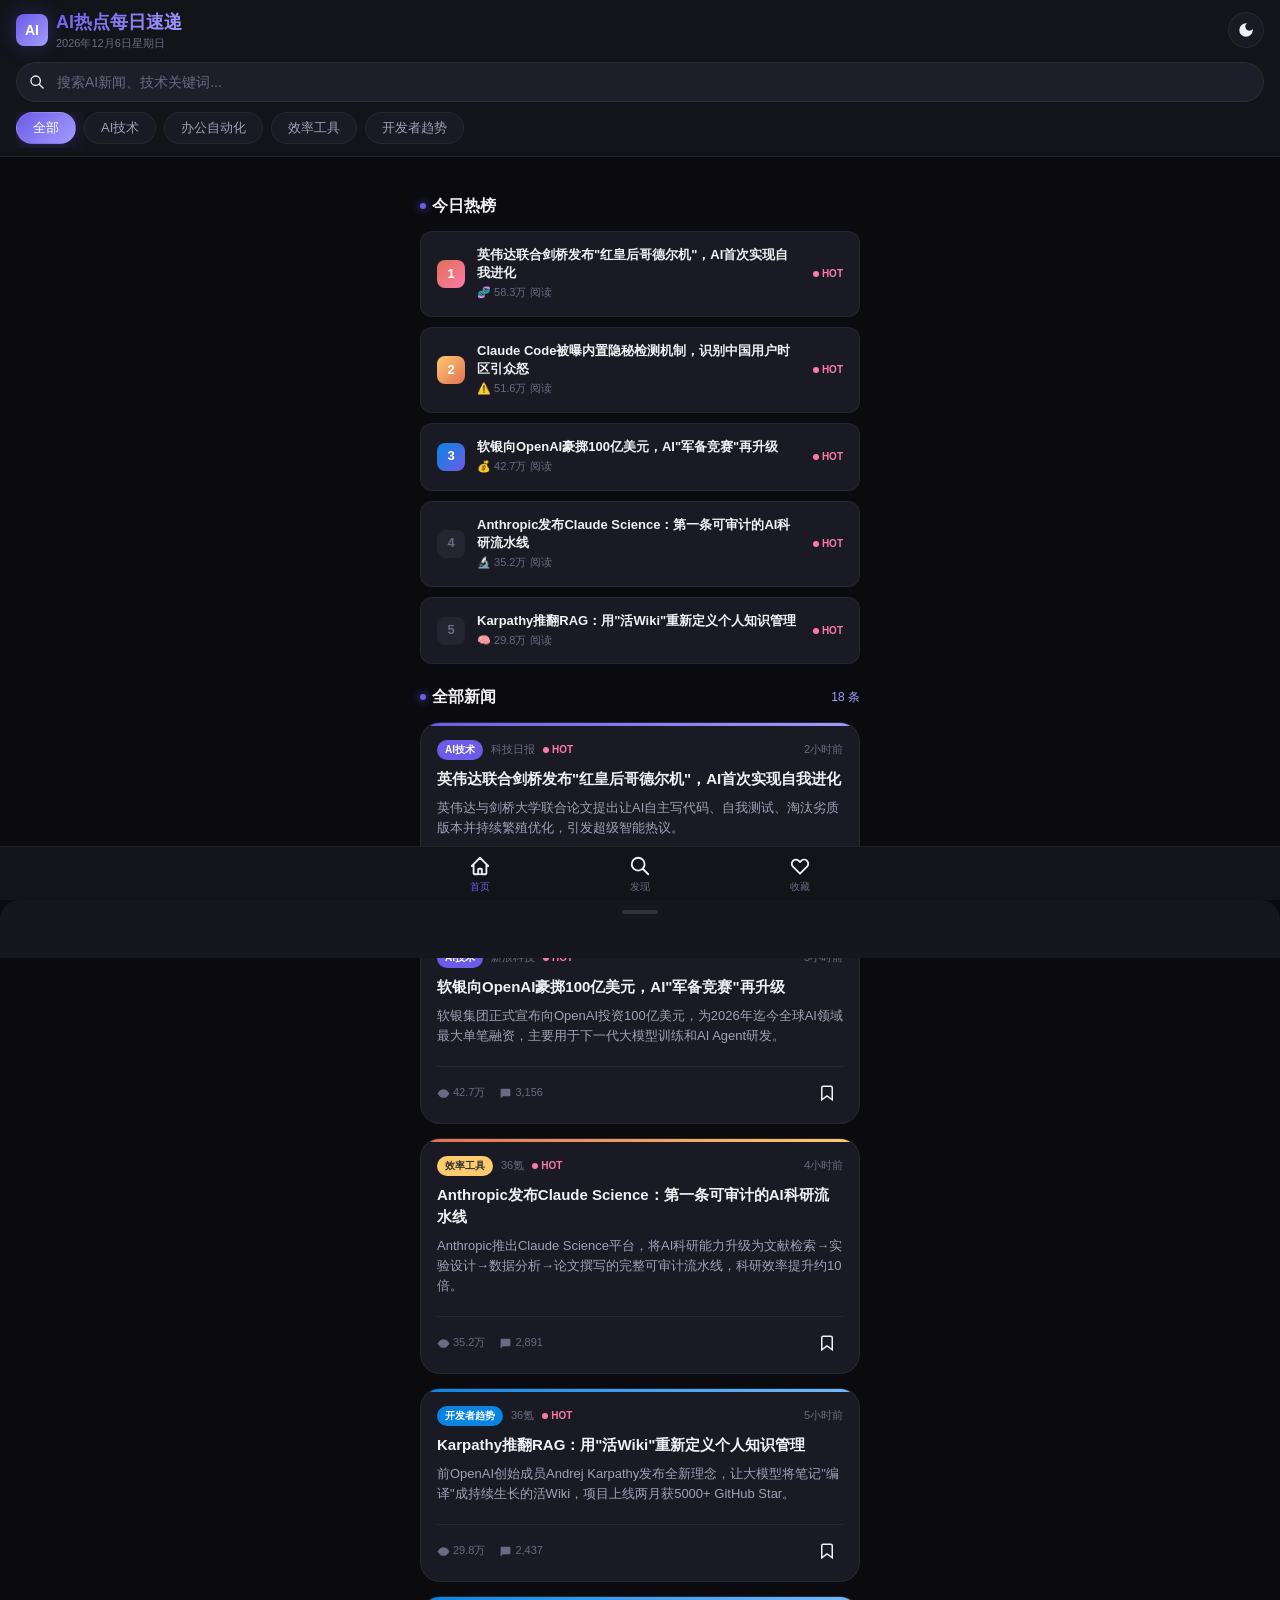
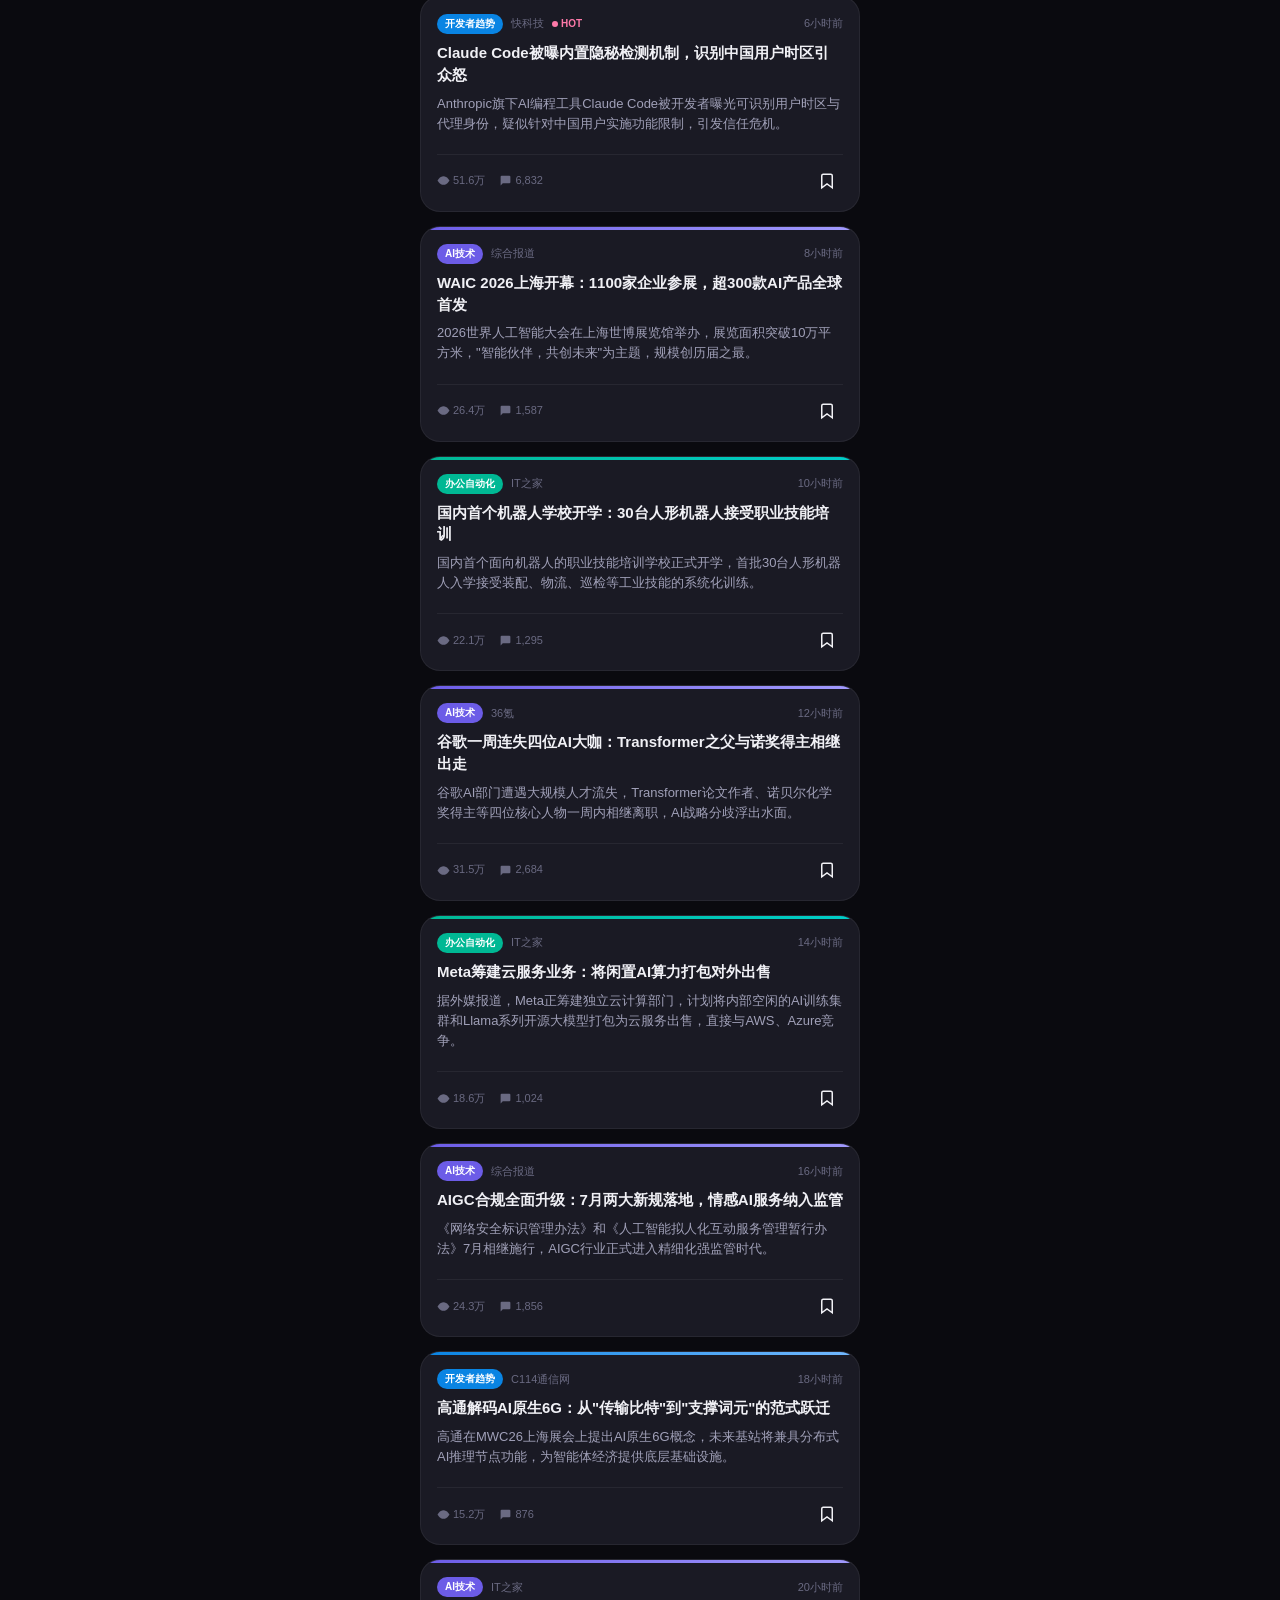
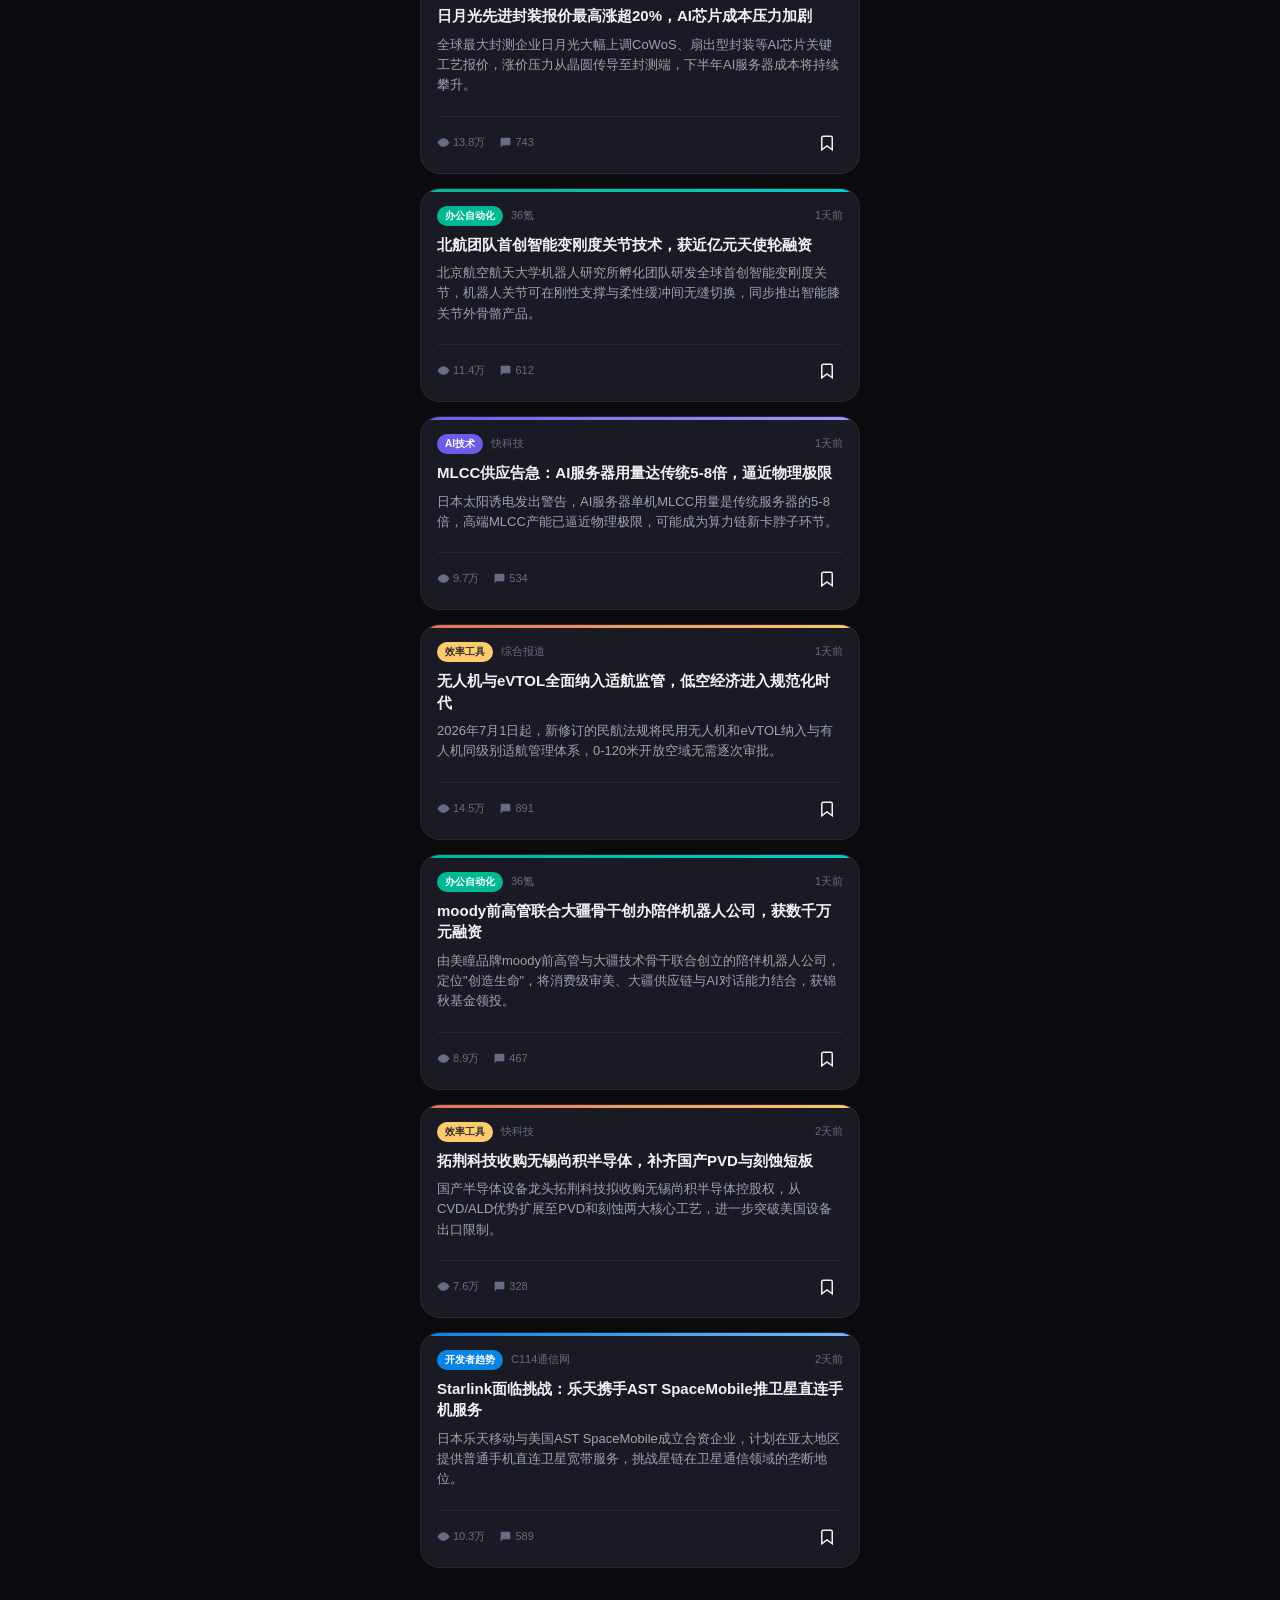
==== commit 29c087c2: "feat: 初始化每日热点应用项目 - H5应用/痛点分析/SEO模板/RAG方案" ====
--- a/app/index.html
+++ b/app/index.html
@@ -1,209 +1,1506 @@
 <!DOCTYPE html>
 <html lang="zh-CN">
 <head>
-  <meta charset="UTF-8">
-  <meta name="viewport" content="width=device-width, initial-scale=1.0, maximum-scale=1.0, user-scalable=no, viewport-fit=cover">
-  <meta name="theme-color" content="#0a0e1a">
-  <meta name="apple-mobile-web-app-capable" content="yes">
-  <meta name="apple-mobile-web-app-status-bar-style" content="black-translucent">
-  <meta name="description" content="AI热点速递 - 2026年6月AI/科技热点新闻聚合平台">
-  <title>AI热点速递</title>
-  <link rel="stylesheet" href="css/style.css">
+<meta charset="UTF-8">
+<meta name="viewport" content="width=device-width,initial-scale=1.0,maximum-scale=1.0,user-scalable=no">
+<meta name="theme-color" content="#6c5ce7">
+<meta name="apple-mobile-web-app-capable" content="yes">
+<meta name="apple-mobile-web-app-status-bar-style" content="black-translucent">
+<meta name="description" content="AI热点每日速递 - 面向科技从业者的AI新闻聚合与深度分析工具">
+<link rel="manifest" href="manifest.json">
+<title>AI热点每日速递</title>
+<style>
+/* ========== CSS Variables / Themes ========== */
+:root {
+  /* Dark theme (default) */
+  --bg-primary: #0a0a0f;
+  --bg-secondary: #13131a;
+  --bg-card: #1a1a24;
+  --bg-card-hover: #22222e;
+  --bg-elevated: #252532;
+  --bg-input: #1e1e2a;
+  --bg-modal: #16161f;
+  --bg-overlay: rgba(0,0,0,0.7);
+  --text-primary: #f0f0f5;
+  --text-secondary: #a0a0b8;
+  --text-tertiary: #6a6a82;
+  --accent-primary: #6c5ce7;
+  --accent-secondary: #a29bfe;
+  --accent-gradient: linear-gradient(135deg, #6c5ce7, #a29bfe);
+  --accent-gradient-warm: linear-gradient(135deg, #fd79a8, #e17055);
+  --accent-gradient-cool: linear-gradient(135deg, #00b894, #00cec9);
+  --accent-gradient-blue: linear-gradient(135deg, #0984e3, #74b9ff);
+  --accent-gradient-orange: linear-gradient(135deg, #e17055, #fdcb6e);
+  --accent-gradient-purple: linear-gradient(135deg, #6c5ce7, #fd79a8);
+  --border-color: rgba(255,255,255,0.06);
+  --border-color-strong: rgba(255,255,255,0.12);
+  --shadow-sm: 0 2px 8px rgba(0,0,0,0.3);
+  --shadow-md: 0 4px 16px rgba(0,0,0,0.4);
+  --shadow-lg: 0 8px 32px rgba(0,0,0,0.5);
+  --shadow-glow: 0 0 20px rgba(108,92,231,0.3);
+  --radius-sm: 8px;
+  --radius-md: 12px;
+  --radius-lg: 16px;
+  --radius-xl: 20px;
+  --radius-full: 9999px;
+  --tag-ai: #6c5ce7;
+  --tag-office: #00b894;
+  --tag-efficiency: #fdcb6e;
+  --tag-dev: #0984e3;
+  --transition-fast: 0.15s ease;
+  --transition-normal: 0.3s ease;
+  --transition-slow: 0.5s cubic-bezier(0.4,0,0.2,1);
+  --font-sans: -apple-system, BlinkMacSystemFont, 'Segoe UI', 'PingFang SC', 'Hiragino Sans GB', 'Microsoft YaHei', sans-serif;
+  --safe-top: env(safe-area-inset-top, 0px);
+  --safe-bottom: env(safe-area-inset-bottom, 0px);
+}
+
+[data-theme="light"] {
+  --bg-primary: #f5f5fa;
+  --bg-secondary: #eeeef5;
+  --bg-card: #ffffff;
+  --bg-card-hover: #f8f8ff;
+  --bg-elevated: #f0f0f8;
+  --bg-input: #f0f0f8;
+  --bg-modal: #ffffff;
+  --bg-overlay: rgba(0,0,0,0.5);
+  --text-primary: #1a1a2e;
+  --text-secondary: #5a5a72;
+  --text-tertiary: #8a8a9a;
+  --border-color: rgba(0,0,0,0.06);
+  --border-color-strong: rgba(0,0,0,0.12);
+  --shadow-sm: 0 2px 8px rgba(0,0,0,0.08);
+  --shadow-md: 0 4px 16px rgba(0,0,0,0.1);
+  --shadow-lg: 0 8px 32px rgba(0,0,0,0.15);
+  --shadow-glow: 0 0 20px rgba(108,92,231,0.15);
+}
+
+/* ========== Reset & Base ========== */
+*,*::before,*::after{margin:0;padding:0;box-sizing:border-box}
+html{font-size:16px;-webkit-tap-highlight-color:transparent;scroll-behavior:smooth}
+body{
+  font-family:var(--font-sans);
+  background:var(--bg-primary);
+  color:var(--text-primary);
+  line-height:1.6;
+  overflow-x:hidden;
+  min-height:100vh;
+  padding-bottom:calc(70px + var(--safe-bottom));
+  transition:background var(--transition-normal),color var(--transition-normal);
+}
+a{color:inherit;text-decoration:none}
+img{max-width:100%;display:block}
+button{border:none;background:none;cursor:pointer;font-family:inherit;color:inherit}
+input,textarea{font-family:inherit}
+ul{list-style:none}
+
+/* ========== App Shell ========== */
+.app-header{
+  position:sticky;top:0;z-index:100;
+  background:var(--bg-secondary);
+  border-bottom:1px solid var(--border-color);
+  backdrop-filter:blur(20px);
+  -webkit-backdrop-filter:blur(20px);
+  padding:calc(var(--safe-top) + 8px) 16px 8px;
+  transition:background var(--transition-normal);
+}
+.header-top{
+  display:flex;align-items:center;justify-content:space-between;
+  margin-bottom:10px;
+}
+.header-brand{
+  display:flex;align-items:center;gap:8px;
+}
+.brand-icon{
+  width:32px;height:32px;
+  background:var(--accent-gradient);
+  border-radius:var(--radius-sm);
+  display:flex;align-items:center;justify-content:center;
+  font-size:14px;font-weight:800;color:#fff;
+  box-shadow:var(--shadow-glow);
+}
+.brand-title{
+  font-size:18px;font-weight:700;
+  background:var(--accent-gradient);
+  -webkit-background-clip:text;
+  -webkit-text-fill-color:transparent;
+  background-clip:text;
+}
+.brand-date{
+  font-size:11px;color:var(--text-tertiary);font-weight:400;
+  margin-top:-2px;
+}
+.header-actions{display:flex;gap:6px}
+.icon-btn{
+  width:36px;height:36px;
+  border-radius:var(--radius-full);
+  background:var(--bg-card);
+  border:1px solid var(--border-color);
+  display:flex;align-items:center;justify-content:center;
+  transition:all var(--transition-fast);
+  font-size:16px;
+}
+.icon-btn:active{transform:scale(0.92);background:var(--bg-elevated)}
+.icon-btn svg{width:18px;height:18px;fill:var(--text-secondary)}
+
+/* Search bar */
+.search-bar{
+  position:relative;
+  margin-bottom:10px;
+}
+.search-bar input{
+  width:100%;
+  height:40px;
+  padding:0 16px 0 40px;
+  background:var(--bg-input);
+  border:1px solid var(--border-color);
+  border-radius:var(--radius-full);
+  color:var(--text-primary);
+  font-size:14px;
+  outline:none;
+  transition:all var(--transition-fast);
+}
+.search-bar input::placeholder{color:var(--text-tertiary)}
+.search-bar input:focus{
+  border-color:var(--accent-primary);
+  box-shadow:0 0 0 3px rgba(108,92,231,0.15);
+}
+.search-bar .search-icon{
+  position:absolute;left:13px;top:50%;transform:translateY(-50%);
+  width:16px;height:16px;fill:var(--text-tertiary);
+}
+.search-bar .search-clear{
+  position:absolute;right:10px;top:50%;transform:translateY(-50%);
+  width:24px;height:24px;
+  border-radius:var(--radius-full);
+  background:var(--bg-elevated);
+  display:none;align-items:center;justify-content:center;
+  font-size:12px;color:var(--text-tertiary);
+}
+.search-bar .search-clear.visible{display:flex}
+
+/* Category tabs */
+.category-tabs{
+  display:flex;gap:8px;
+  overflow-x:auto;
+  padding-bottom:4px;
+  scrollbar-width:none;
+  -ms-overflow-style:none;
+}
+.category-tabs::-webkit-scrollbar{display:none}
+.category-tab{
+  flex-shrink:0;
+  padding:6px 16px;
+  border-radius:var(--radius-full);
+  font-size:13px;font-weight:500;
+  color:var(--text-secondary);
+  background:var(--bg-card);
+  border:1px solid var(--border-color);
+  transition:all var(--transition-fast);
+  white-space:nowrap;
+}
+.category-tab:active{transform:scale(0.95)}
+.category-tab.active{
+  color:#fff;
+  background:var(--accent-gradient);
+  border-color:transparent;
+  box-shadow:var(--shadow-glow);
+}
+
+/* ========== Content ========== */
+.app-content{
+  padding:12px 16px;
+  max-width:480px;
+  margin:0 auto;
+}
+.section-header{
+  display:flex;align-items:center;justify-content:space-between;
+  margin:20px 0 12px;
+}
+.section-title{
+  font-size:16px;font-weight:700;
+  display:flex;align-items:center;gap:6px;
+}
+.section-title .dot{
+  width:6px;height:6px;
+  border-radius:var(--radius-full);
+  background:var(--accent-primary);
+  box-shadow:0 0 8px var(--accent-primary);
+}
+.section-action{
+  font-size:12px;color:var(--accent-secondary);font-weight:500;
+}
+
+/* ========== News Card ========== */
+.news-card{
+  background:var(--bg-card);
+  border-radius:var(--radius-lg);
+  border:1px solid var(--border-color);
+  overflow:hidden;
+  margin-bottom:14px;
+  transition:all var(--transition-normal);
+  animation:cardFadeIn 0.4s ease forwards;
+  opacity:0;
+  transform:translateY(12px);
+}
+.news-card:active{transform:scale(0.985)}
+.news-card.hidden{display:none}
+@keyframes cardFadeIn{
+  to{opacity:1;transform:translateY(0)}
+}
+
+.card-gradient-bar{
+  height:3px;
+  background:var(--accent-gradient);
+}
+.card-gradient-bar.cat-office{background:var(--accent-gradient-cool)}
+.card-gradient-bar.cat-efficiency{background:var(--accent-gradient-orange)}
+.card-gradient-bar.cat-dev{background:var(--accent-gradient-blue)}
+
+.card-body{padding:14px 16px}
+.card-meta{
+  display:flex;align-items:center;gap:8px;
+  margin-bottom:8px;
+}
+.card-tag{
+  font-size:10px;font-weight:600;
+  padding:2px 8px;
+  border-radius:var(--radius-full);
+  color:#fff;
+}
+.card-tag.tag-ai{background:var(--tag-ai)}
+.card-tag.tag-office{background:var(--tag-office)}
+.card-tag.tag-efficiency{background:var(--tag-efficiency);color:#333}
+.card-tag.tag-dev{background:var(--tag-dev)}
+.card-source{font-size:11px;color:var(--text-tertiary)}
+.card-time{font-size:11px;color:var(--text-tertiary);margin-left:auto}
+
+.card-title{
+  font-size:15px;font-weight:700;line-height:1.45;
+  margin-bottom:8px;
+  display:-webkit-box;-webkit-line-clamp:2;-webkit-box-orient:vertical;overflow:hidden;
+}
+.card-summary{
+  font-size:13px;color:var(--text-secondary);line-height:1.55;
+  margin-bottom:10px;
+  display:-webkit-box;-webkit-line-clamp:3;-webkit-box-orient:vertical;overflow:hidden;
+}
+
+.card-image-wrapper{
+  position:relative;
+  margin:0 -16px;
+  height:0;
+  overflow:hidden;
+  border-radius:var(--radius-md);
+  transition:height var(--transition-slow);
+}
+.card-image-wrapper img{
+  width:100%;height:180px;
+  object-fit:cover;
+  opacity:0.9;
+}
+.card-image-placeholder{
+  width:100%;height:180px;
+  display:flex;align-items:center;justify-content:center;
+  font-size:48px;
+  background:var(--bg-elevated);
+}
+
+.card-footer{
+  display:flex;align-items:center;justify-content:space-between;
+  margin-top:10px;
+  padding-top:10px;
+  border-top:1px solid var(--border-color);
+}
+.card-stats{
+  display:flex;gap:14px;
+}
+.card-stat{
+  font-size:11px;color:var(--text-tertiary);
+  display:flex;align-items:center;gap:3px;
+}
+.card-stat svg{width:13px;height:13px;fill:var(--text-tertiary)}
+.card-bookmark{
+  width:32px;height:32px;
+  border-radius:var(--radius-full);
+  display:flex;align-items:center;justify-content:center;
+  transition:all var(--transition-fast);
+}
+.card-bookmark svg{width:18px;height:18px;fill:var(--text-tertiary);transition:all var(--transition-fast)}
+.card-bookmark.bookmarked svg{fill:var(--accent-primary)}
+.card-bookmark:active{transform:scale(0.85)}
+
+/* ========== Hot badge ========== */
+.hot-badge{
+  display:inline-flex;align-items:center;gap:3px;
+  font-size:10px;font-weight:600;
+  color:#fd79a8;
+}
+.hot-badge::before{
+  content:'';display:block;
+  width:6px;height:6px;
+  border-radius:var(--radius-full);
+  background:#fd79a8;
+  animation:pulse 1.5s infinite;
+}
+@keyframes pulse{
+  0%,100%{opacity:1;transform:scale(1)}
+  50%{opacity:0.5;transform:scale(1.3)}
+}
+
+/* ========== Detail Page (slide-up panel) ========== */
+.detail-overlay{
+  position:fixed;inset:0;z-index:200;
+  background:var(--bg-overlay);
+  opacity:0;pointer-events:none;
+  transition:opacity var(--transition-normal);
+}
+.detail-overlay.active{opacity:1;pointer-events:auto}
+
+.detail-panel{
+  position:fixed;left:0;right:0;bottom:0;z-index:210;
+  max-height:92vh;
+  background:var(--bg-modal);
+  border-radius:var(--radius-xl) var(--radius-xl) 0 0;
+  transform:translateY(100%);
+  transition:transform var(--transition-slow);
+  overflow:hidden;
+  display:flex;flex-direction:column;
+}
+.detail-panel.active{transform:translateY(0)}
+.detail-panel .panel-handle{
+  width:36px;height:4px;
+  background:var(--border-color-strong);
+  border-radius:var(--radius-full);
+  margin:10px auto 0;
+  flex-shrink:0;
+}
+.detail-scroll{
+  overflow-y:auto;
+  flex:1;
+  overscroll-behavior:contain;
+  padding:12px 20px calc(24px + var(--safe-bottom));
+}
+.detail-scroll::-webkit-scrollbar{width:0}
+
+.detail-tag-row{
+  display:flex;align-items:center;gap:8px;
+  margin-bottom:10px;
+}
+.detail-title{
+  font-size:20px;font-weight:800;line-height:1.4;
+  margin-bottom:12px;
+}
+.detail-meta-row{
+  display:flex;flex-wrap:wrap;gap:10px;align-items:center;
+  font-size:12px;color:var(--text-tertiary);
+  margin-bottom:16px;
+  padding-bottom:14px;
+  border-bottom:1px solid var(--border-color);
+}
+.detail-image{
+  width:100%;height:200px;
+  border-radius:var(--radius-md);
+  overflow:hidden;margin-bottom:16px;
+  background:var(--bg-elevated);
+  display:flex;align-items:center;justify-content:center;
+  font-size:60px;
+}
+.detail-content{
+  font-size:14px;line-height:1.75;
+  color:var(--text-secondary);
+  margin-bottom:20px;
+}
+.detail-content p{margin-bottom:12px}
+.detail-analysis{
+  background:var(--bg-elevated);
+  border-radius:var(--radius-md);
+  padding:16px;
+  margin-bottom:20px;
+  border-left:3px solid var(--accent-primary);
+}
+.detail-analysis h3{
+  font-size:14px;font-weight:700;color:var(--accent-secondary);
+  margin-bottom:8px;
+  display:flex;align-items:center;gap:6px;
+}
+.detail-analysis p{
+  font-size:13px;line-height:1.7;color:var(--text-secondary);
+}
+
+/* Detail actions */
+.detail-actions{
+  display:flex;gap:10px;
+  margin-bottom:20px;
+}
+.detail-action-btn{
+  flex:1;height:42px;
+  border-radius:var(--radius-full);
+  font-size:13px;font-weight:600;
+  display:flex;align-items:center;justify-content:center;gap:6px;
+  transition:all var(--transition-fast);
+  border:1px solid var(--border-color);
+  background:var(--bg-card);
+}
+.detail-action-btn:active{transform:scale(0.96)}
+.detail-action-btn.primary{
+  background:var(--accent-gradient);color:#fff;border-color:transparent;
+  box-shadow:var(--shadow-glow);
+}
+.detail-action-btn svg{width:16px;height:16px}
+
+/* Related news */
+.related-section{margin-top:8px}
+.related-card{
+  display:flex;gap:12px;
+  padding:12px;
+  background:var(--bg-card);
+  border-radius:var(--radius-md);
+  border:1px solid var(--border-color);
+  margin-bottom:10px;
+  transition:all var(--transition-fast);
+}
+.related-card:active{background:var(--bg-card-hover)}
+.related-thumb{
+  width:72px;height:54px;
+  border-radius:var(--radius-sm);
+  background:var(--bg-elevated);
+  flex-shrink:0;
+  display:flex;align-items:center;justify-content:center;
+  font-size:28px;overflow:hidden;
+}
+.related-info{flex:1;min-width:0}
+.related-title{
+  font-size:13px;font-weight:600;line-height:1.4;
+  display:-webkit-box;-webkit-line-clamp:2;-webkit-box-orient:vertical;overflow:hidden;
+  margin-bottom:4px;
+}
+.related-meta{font-size:11px;color:var(--text-tertiary)}
+
+/* ========== Bottom Nav ========== */
+.bottom-nav{
+  position:fixed;bottom:0;left:0;right:0;z-index:100;
+  background:var(--bg-secondary);
+  border-top:1px solid var(--border-color);
+  backdrop-filter:blur(20px);
+  -webkit-backdrop-filter:blur(20px);
+  padding-bottom:var(--safe-bottom);
+  transition:background var(--transition-normal);
+}
+.nav-items{
+  display:flex;
+  max-width:480px;
+  margin:0 auto;
+}
+.nav-item{
+  flex:1;
+  display:flex;flex-direction:column;align-items:center;
+  padding:8px 0 6px;
+  gap:3px;
+  transition:all var(--transition-fast);
+}
+.nav-item svg{
+  width:22px;height:22px;fill:var(--text-tertiary);
+  transition:all var(--transition-fast);
+}
+.nav-item span{font-size:10px;color:var(--text-tertiary);font-weight:500;transition:color var(--transition-fast)}
+.nav-item.active svg{fill:var(--accent-primary)}
+.nav-item.active span{color:var(--accent-primary)}
+.nav-item:active{opacity:0.7}
+
+/* ========== Favorites Page ========== */
+.page{display:none}
+.page.active{display:block}
+.page-header-bar{
+  display:flex;align-items:center;justify-content:space-between;
+  padding:16px;
+  margin-bottom:8px;
+}
+.page-header-bar h2{font-size:20px;font-weight:700}
+.page-header-bar .back-btn{
+  width:36px;height:36px;
+  border-radius:var(--radius-full);
+  background:var(--bg-card);
+  border:1px solid var(--border-color);
+  display:flex;align-items:center;justify-content:center;
+}
+.page-header-bar .back-btn svg{width:18px;height:18px;fill:var(--text-secondary)}
+
+/* Tags management */
+.tags-section{padding:16px}
+.tags-section h3{font-size:14px;font-weight:600;margin-bottom:10px;color:var(--text-secondary)}
+.tags-cloud{display:flex;flex-wrap:wrap;gap:8px}
+.user-tag{
+  padding:6px 14px;
+  border-radius:var(--radius-full);
+  font-size:12px;font-weight:500;
+  background:var(--bg-card);
+  border:1px solid var(--border-color-strong);
+  color:var(--text-secondary);
+  transition:all var(--transition-fast);
+  display:flex;align-items:center;gap:4px;
+}
+.user-tag .remove-tag{
+  width:16px;height:16px;
+  border-radius:var(--radius-full);
+  display:flex;align-items:center;justify-content:center;
+  font-size:14px;line-height:1;
+  color:var(--text-tertiary);
+}
+.user-tag:active{transform:scale(0.93)}
+
+.empty-state{
+  text-align:center;padding:60px 20px;
+  color:var(--text-tertiary);
+}
+.empty-state .empty-icon{font-size:48px;margin-bottom:12px;opacity:0.5}
+.empty-state p{font-size:14px;line-height:1.6}
+
+/* ========== Loading shimmer ========== */
+.shimmer{
+  background:linear-gradient(90deg,var(--bg-card) 25%,var(--bg-elevated) 50%,var(--bg-card) 75%);
+  background-size:200% 100%;
+  animation:shimmer 1.5s infinite;
+}
+@keyframes shimmer{0%{background-position:200% 0}100%{background-position:-200% 0}}
+
+/* ========== Scroll to top ========== */
+.scroll-top-btn{
+  position:fixed;bottom:calc(80px + var(--safe-bottom));right:20px;z-index:90;
+  width:42px;height:42px;
+  border-radius:var(--radius-full);
+  background:var(--accent-gradient);
+  color:#fff;
+  display:flex;align-items:center;justify-content:center;
+  box-shadow:var(--shadow-glow),var(--shadow-md);
+  opacity:0;transform:scale(0.5);
+  transition:all var(--transition-normal);
+  pointer-events:none;
+}
+.scroll-top-btn.visible{opacity:1;transform:scale(1);pointer-events:auto}
+.scroll-top-btn:active{transform:scale(0.85)}
+.scroll-top-btn svg{width:20px;height:20px;fill:#fff}
+
+/* ========== Lazy load fade ========== */
+.lazy-img{
+  opacity:0;transition:opacity 0.4s ease;
+}
+.lazy-img.loaded{opacity:1}
+
+/* ========== Custom tag colors ========== */
+.tag-color-0{background:#6c5ce7}
+.tag-color-1{background:#00b894}
+.tag-color-2{background:#e17055}
+.tag-color-3{background:#0984e3}
+.tag-color-4{background:#fd79a8}
+.tag-color-5{background:#fdcb6e;color:#333}
+
+/* ========== Trending section ========== */
+.trending-card{
+  background:var(--bg-card);
+  border-radius:var(--radius-md);
+  border:1px solid var(--border-color);
+  padding:14px 16px;
+  margin-bottom:10px;
+  display:flex;align-items:center;gap:12px;
+  transition:all var(--transition-fast);
+}
+.trending-card:active{background:var(--bg-card-hover)}
+.trending-rank{
+  width:28px;height:28px;
+  border-radius:var(--radius-sm);
+  display:flex;align-items:center;justify-content:center;
+  font-size:13px;font-weight:800;color:#fff;
+  flex-shrink:0;
+}
+.trending-rank.r1{background:linear-gradient(135deg,#e17055,#fd79a8)}
+.trending-rank.r2{background:linear-gradient(135deg,#fdcb6e,#e17055)}
+.trending-rank.r3{background:linear-gradient(135deg,#0984e3,#6c5ce7)}
+.trending-rank.r4,.trending-rank.r5,.trending-rank.r6{background:var(--bg-elevated);color:var(--text-tertiary)}
+.trending-info{flex:1;min-width:0}
+.trending-title{font-size:13px;font-weight:600;line-height:1.4;margin-bottom:2px}
+.trending-heat{font-size:11px;color:var(--text-tertiary)}
+
+/* ========== Responsive ========== */
+@media(min-width:428px){
+  .app-content{padding:16px 20px}
+  .news-card{border-radius:var(--radius-xl)}
+  .detail-scroll{padding:16px 28px calc(28px + var(--safe-bottom))}
+}
+
+/* ========== Animations ========== */
+@media(prefers-reduced-motion:reduce){
+  *,*::before,*::after{
+    animation-duration:0.01ms!important;
+    transition-duration:0.01ms!important;
+  }
+}
+.fade-enter{animation:fadeIn 0.3s ease}
+@keyframes fadeIn{from{opacity:0}to{opacity:1}}
+.slide-up{animation:slideUp 0.4s ease}
+@keyframes slideUp{from{opacity:0;transform:translateY(20px)}to{opacity:1;transform:translateY(0)}}
+
+/* Loading spinner */
+.spinner{
+  width:32px;height:32px;
+  border:3px solid var(--border-color);
+  border-top-color:var(--accent-primary);
+  border-radius:50%;
+  animation:spin 0.8s linear infinite;
+  margin:40px auto;
+}
+@keyframes spin{to{transform:rotate(360deg)}}
+</style>
 </head>
 <body>
 
-  <!-- ==================== 头部 Header ==================== -->
-  <header class="app-header">
-    <div class="header-title">
-      <div class="header-logo">AI</div>
-      <div class="header-text">
-        <h1>AI热点速递</h1>
-        <span class="subtitle">2026年6月 · 科技前沿</span>
+<!-- ===== HEADER ===== -->
+<header class="app-header">
+  <div class="header-top">
+    <div class="header-brand">
+      <div class="brand-icon">AI</div>
+      <div>
+        <div class="brand-title">AI热点每日速递</div>
+        <div class="brand-date" id="todayDate"></div>
       </div>
     </div>
     <div class="header-actions">
-      <button class="header-btn" id="themeToggle" aria-label="切换主题">
-        &#9789;
+      <button class="icon-btn" id="themeToggle" aria-label="切换主题">
+        <svg id="themeIcon" viewBox="0 0 24 24"><path d="M12 3a9 9 0 1 0 9 9c0-.46-.04-.92-.1-1.36a5.389 5.389 0 0 1-4.4 2.26 5.403 5.403 0 0 1-3.14-9.8c-.44-.06-.9-.1-1.36-.1z"/></svg>
       </button>
     </div>
-  </header>
-
-  <!-- ==================== 主内容区域 ==================== -->
-  <main class="app-content" id="appContent">
-
-    <!-- ========== 首页 ========== -->
-    <section class="page active" id="page-home">
-      <!-- 分类横向滚动 -->
-      <div class="category-scroll" id="categoryScroll">
-        <!-- 由JS动态生成 -->
-      </div>
-
-      <!-- 热点提示横幅 -->
-      <div class="hot-banner">
-        <span class="hot-banner-icon">&#128293;</span>
-        <div class="hot-banner-text">
-          <div class="title">今日热门速报</div>
-          <div class="desc">GPT-5正式发布引爆全球AI圈，15条热点持续更新中</div>
-        </div>
-      </div>
-
-      <!-- 新闻列表 -->
-      <div class="news-list" id="newsList">
-        <!-- 由JS动态生成 -->
-      </div>
-    </section>
-
-    <!-- ========== 趋势页 ========== -->
-    <section class="page" id="page-trend">
-      <!-- 趋势头部 -->
-      <div class="trend-hero">
-        <div class="date" id="trendDate">2026年6月29日</div>
-        <h2>AI趋势分析简报</h2>
-        <p class="summary">大模型能力突破天花板、AI芯片竞争白热化、AI应用走向深水区、全球AI监管框架成型、端侧AI全面爆发。</p>
-      </div>
-
-      <!-- 热度排行TOP5 -->
-      <div class="section-title">
-        <span class="icon">&#127942;</span>
-        热度排行榜
-      </div>
-      <div class="hot-rank-list" id="hotRankList">
-        <!-- 由JS动态生成 -->
-      </div>
-
-      <!-- 趋势分析 -->
-      <div class="section-title">
-        <span class="icon">&#128200;</span>
-        核心趋势洞察
-      </div>
-      <div class="trend-section" id="trendSection">
-        <!-- 由JS动态生成 -->
-      </div>
-
-      <!-- 热门分类可视化 -->
-      <div class="section-title">
-        <span class="icon">&#128202;</span>
-        领域热度分布
-      </div>
-      <div class="category-chart" id="categoryChart">
-        <!-- 由JS动态生成 -->
-      </div>
-    </section>
-
-    <!-- ========== 搜索页 ========== -->
-    <section class="page" id="page-search">
-      <!-- 搜索框 -->
-      <div class="search-header">
-        <div class="search-input-wrap">
-          <span class="icon">&#128269;</span>
-          <input
-            type="text"
-            class="search-input"
-            id="searchInput"
-            placeholder="搜索AI热点、关键词、标签..."
-            autocomplete="off"
-          >
-          <button class="search-clear" id="searchClear" aria-label="清除">&#10005;</button>
-        </div>
-      </div>
-
-      <!-- 搜索结果区域 -->
-      <div class="search-result-info hidden" id="searchResultInfo"></div>
-      <div class="news-list hidden" id="searchResults"></div>
-
-      <!-- 搜索历史 -->
-      <div class="search-history" id="searchHistorySection">
-        <div class="search-history-header">
-          <span class="label">搜索历史</span>
-          <button class="search-history-clear" id="clearHistory">清空</button>
-        </div>
-        <div class="search-history-list" id="searchHistoryList">
-          <!-- 由JS动态生成 -->
-        </div>
-      </div>
-
-      <!-- 热门搜索推荐 -->
-      <div class="search-suggestions" id="searchSuggestions">
-        <div class="label">热门搜索</div>
-        <div class="hot-keywords" id="hotKeywords">
-          <!-- 由JS动态生成 -->
-        </div>
-      </div>
-    </section>
-
-    <!-- ========== 收藏页 ========== -->
-    <section class="page" id="page-fav">
-      <div class="fav-header">
-        <h2>我的收藏</h2>
-        <span class="fav-count" id="favCount">0</span>
-      </div>
-
-      <!-- 收藏列表 -->
-      <div class="news-list" id="favList">
-        <!-- 由JS动态生成 -->
-      </div>
-
-      <!-- 空状态 -->
-      <div class="fav-empty" id="favEmpty">
-        <div class="icon">&#9734;</div>
-        <div class="title">暂无收藏</div>
-        <div class="desc">浏览热点新闻时，点击星标即可收藏</div>
-        <button class="action" id="goBrowse">去逛逛</button>
-      </div>
-    </section>
-
-  </main>
-
-  <!-- ==================== 底部导航栏 ==================== -->
-  <nav class="bottom-nav" id="bottomNav">
-    <div class="nav-item active" data-page="home">
-      <span class="nav-icon">&#127968;</span>
-      <span class="nav-label">首页</span>
+  </div>
+  <div class="search-bar">
+    <svg class="search-icon" viewBox="0 0 24 24"><path d="M21 21l-6-6m2-5a7 7 0 1 1-14 0 7 7 0 0 1 14 0z" fill="none" stroke="currentColor" stroke-width="2" stroke-linecap="round"/></svg>
+    <input type="text" id="searchInput" placeholder="搜索AI新闻、技术关键词..." autocomplete="off">
+    <button class="search-clear" id="searchClear">&times;</button>
+  </div>
+  <div class="category-tabs" id="categoryTabs">
+    <button class="category-tab active" data-cat="all">全部</button>
+    <button class="category-tab" data-cat="ai">AI技术</button>
+    <button class="category-tab" data-cat="office">办公自动化</button>
+    <button class="category-tab" data-cat="efficiency">效率工具</button>
+    <button class="category-tab" data-cat="dev">开发者趋势</button>
+  </div>
+</header>
+
+<!-- ===== MAIN PAGE ===== -->
+<main class="page active" id="mainPage">
+  <div class="app-content">
+    <!-- Trending Section -->
+    <div class="section-header">
+      <div class="section-title"><span class="dot"></span>今日热榜</div>
     </div>
-    <div class="nav-item" data-page="trend">
-      <span class="nav-icon">&#128200;</span>
-      <span class="nav-label">趋势</span>
+    <div id="trendingList"></div>
+
+    <!-- News Feed -->
+    <div class="section-header">
+      <div class="section-title"><span class="dot"></span>全部新闻</div>
+      <span class="section-action" id="newsCount"></span>
     </div>
-    <div class="nav-item" data-page="search">
-      <span class="nav-icon">&#128269;</span>
-      <span class="nav-label">搜索</span>
+    <div id="newsList"></div>
+    <div id="loadMore" style="text-align:center;padding:20px;display:none">
+      <div class="spinner"></div>
     </div>
-    <div class="nav-item" data-page="fav">
-      <span class="nav-icon">&#9733;</span>
-      <span class="nav-label">收藏</span>
+  </div>
+</main>
+
+<!-- ===== FAVORITES PAGE ===== -->
+<div class="page" id="favPage">
+  <div class="app-content">
+    <div class="page-header-bar">
+      <h2>我的收藏</h2>
+      <button class="icon-btn" id="favBackBtn" aria-label="返回">
+        <svg viewBox="0 0 24 24"><path d="M19 12H5m0 0l7 7m-7-7l7-7" fill="none" stroke="currentColor" stroke-width="2" stroke-linecap="round" stroke-linejoin="round"/></svg>
+      </button>
     </div>
-  </nav>
-
-  <!-- ==================== 新闻详情弹窗 ==================== -->
-  <div class="modal-overlay" id="newsModal">
-    <div class="modal-sheet" id="modalSheet">
-      <div class="modal-handle">
-        <div class="modal-handle-bar"></div>
-      </div>
-      <div class="modal-header">
-        <h2 id="modalTitle"></h2>
-      </div>
-      <div class="modal-body">
-        <div class="detail-section">
-          <div class="label">新闻摘要</div>
-          <div class="detail-text" id="modalSummary"></div>
-        </div>
-        <div class="detail-section">
-          <div class="label">详细内容</div>
-          <div class="detail-text" id="modalDetail"></div>
-        </div>
-        <div class="detail-meta" id="modalMeta">
-          <!-- 由JS动态生成 -->
-        </div>
+    <div id="favNewsList"></div>
+    <div class="tags-section" id="tagsSection">
+      <h3>自定义标签</h3>
+      <div class="tags-cloud" id="tagsCloud"></div>
+      <div style="margin-top:12px;display:flex;gap:8px">
+        <input type="text" id="newTagInput" placeholder="添加自定义标签..." style="flex:1;height:36px;padding:0 12px;background:var(--bg-input);border:1px solid var(--border-color);border-radius:var(--radius-full);color:var(--text-primary);font-size:13px;outline:none">
+        <button id="addTagBtn" class="detail-action-btn primary" style="flex:none;width:60px;height:36px;border-radius:var(--radius-full);font-size:12px">添加</button>
       </div>
     </div>
   </div>
-
-  <!-- ==================== Toast消息容器 ==================== -->
-  <div class="toast-container" id="toastContainer"></div>
-
-  <!-- ==================== 脚本引入 ==================== -->
-  <script src="js/data.js"></script>
-  <script src="js/app.js"></script>
+</div>
+
+<!-- ===== DETAIL PANEL ===== -->
+<div class="detail-overlay" id="detailOverlay"></div>
+<div class="detail-panel" id="detailPanel">
+  <div class="panel-handle"></div>
+  <div class="detail-scroll" id="detailScroll"></div>
+</div>
+
+<!-- ===== SCROLL TO TOP ===== -->
+<button class="scroll-top-btn" id="scrollTopBtn" aria-label="回到顶部">
+  <svg viewBox="0 0 24 24"><path d="M18 15l-6-6-6 6" fill="none" stroke="currentColor" stroke-width="2.5" stroke-linecap="round" stroke-linejoin="round"/></svg>
+</button>
+
+<!-- ===== BOTTOM NAV ===== -->
+<nav class="bottom-nav">
+  <div class="nav-items">
+    <button class="nav-item active" data-page="main">
+      <svg viewBox="0 0 24 24"><path d="M3 12l2-2m0 0l7-7 7 7M5 10v10a1 1 0 001 1h3m10-11l2 2m-2-2v10a1 1 0 01-1 1h-3m-4 0a1 1 0 01-1-1v-4a1 1 0 011-1h2a1 1 0 011 1v4a1 1 0 01-1 1" fill="none" stroke="currentColor" stroke-width="2" stroke-linecap="round" stroke-linejoin="round"/></svg>
+      <span>首页</span>
+    </button>
+    <button class="nav-item" data-page="discover">
+      <svg viewBox="0 0 24 24"><path d="M21 21l-6-6m2-5a7 7 0 11-14 0 7 7 0 0114 0z" fill="none" stroke="currentColor" stroke-width="2" stroke-linecap="round"/></svg>
+      <span>发现</span>
+    </button>
+    <button class="nav-item" data-page="fav">
+      <svg viewBox="0 0 24 24"><path d="M4.318 6.318a4.5 4.5 0 000 6.364L12 20.364l7.682-7.682a4.5 4.5 0 00-6.364-6.364L12 7.636l-1.318-1.318a4.5 4.5 0 00-6.364 0z" fill="none" stroke="currentColor" stroke-width="2" stroke-linecap="round" stroke-linejoin="round"/></svg>
+      <span>收藏</span>
+    </button>
+  </div>
+</nav>
+
+<script>
+// ========== NEWS DATA ==========
+const newsData = [
+  {
+    id: 1,
+    title: "英伟达联合剑桥发布\"红皇后哥德尔机\"，AI首次实现自我进化",
+    summary: "英伟达与剑桥大学联合论文提出让AI自主写代码、自我测试、淘汰劣质版本并持续繁殖优化，引发超级智能热议。",
+    category: "ai",
+    tag: "AI技术",
+    source: "科技日报",
+    time: "2小时前",
+    emoji: "🧬",
+    hot: true,
+    views: "58.3万",
+    comments: "4,218",
+    analysis: "这篇论文标志着AI从\"被动执行\"到\"主动进化\"的范式转移。红皇后哥德尔机（Red Queen Godel Machine）的核心在于让AI系统能够像生物进化一样，自主修改自身代码、评估改进效果并迭代优化。\n\n技术层面，该方法结合了哥德尔的完备性定理与进化算法，通过自指（self-reference）机制让AI理解并改进自身。这意味着AI不再需要人类预先设定所有规则，而是可以根据环境反馈自主适应。\n\n产业影响：若该方案可规模化落地，将彻底改变AI模型的训练方式，大幅降低对人工标注和架构设计的依赖。同时，AI安全社区对此表达了严重关切——当AI能自主修改自身代码时，对齐问题将变得前所未有的复杂。\n\n投资视角：该方向可能催生全新的\"AI进化基础设施\"赛道，从自适应算力调度到进化过程监控，相关创业机会正在涌现。"
+  },
+  {
+    id: 2,
+    title: "软银向OpenAI豪掷100亿美元，AI\"军备竞赛\"再升级",
+    summary: "软银集团正式宣布向OpenAI投资100亿美元，为2026年迄今全球AI领域最大单笔融资，主要用于下一代大模型训练和AI Agent研发。",
+    category: "ai",
+    tag: "AI技术",
+    source: "新浪科技",
+    time: "3小时前",
+    emoji: "💰",
+    hot: true,
+    views: "42.7万",
+    comments: "3,156",
+    analysis: "这笔100亿美元的投资是AI领域史上最大单笔融资之一，软银CEO孙正义声称AGI实现速度\"远超预期\"。资金将投向三大方向：下一代大模型训练（预计参数规模突破10万亿）、算力基础设施扩建（计划部署50万块H200级别GPU）、企业级AI Agent产品研发。\n\n竞争格局分析：这笔投资将使OpenAI估值突破3000亿美元，进一步拉开与Anthropic（估值约600亿）、Google DeepMind等竞争对手的差距。值得注意的是，Anthropic凭借Claude系列已实现年化收入470亿美元，在商业化层面反而领先OpenAI。\n\n行业隐忧：如此规模的资本集中可能加剧AI人才的\"虹吸效应\"，中小AI公司面临更严峻的人才和算力竞争。同时，监管机构已开始关注超大规模AI投资对市场竞争的影响。"
+  },
+  {
+    id: 3,
+    title: "Anthropic发布Claude Science：第一条可审计的AI科研流水线",
+    summary: "Anthropic推出Claude Science平台，将AI科研能力升级为文献检索→实验设计→数据分析→论文撰写的完整可审计流水线，科研效率提升约10倍。",
+    category: "efficiency",
+    tag: "效率工具",
+    source: "36氪",
+    time: "4小时前",
+    emoji: "🔬",
+    hot: true,
+    views: "35.2万",
+    comments: "2,891",
+    analysis: "Claude Science代表了AI从\"聊天助手\"到\"科研基础设施\"的关键跃迁。其创新之处在于将AI科研过程标准化为可审计的流水线：每个环节都有明确的输入输出、质量检查点和人类介入接口。\n\n核心能力拆解：1）文献检索模块可自动从arXiv、PubMed等数据库聚合相关论文，生成结构化综述；2）实验设计模块能基于文献分析提出假设和实验方案；3）数据分析模块支持代码生成、统计检验和结果可视化；4）论文撰写模块可按目标期刊格式输出初稿。\n\n应用前景：在药物分子筛选、材料科学、基因组学等计算密集型领域，该平台已展示出显著的效率提升。但学界对其\"原创性\"仍有争议——AI更擅长快速执行已知范式，而非提出真正的科学突破。"
+  },
+  {
+    id: 4,
+    title: "Karpathy推翻RAG：用\"活Wiki\"重新定义个人知识管理",
+    summary: "前OpenAI创始成员Andrej Karpathy发布全新理念，让大模型将笔记\"编译\"成持续生长的活Wiki，项目上线两月获5000+ GitHub Star。",
+    category: "dev",
+    tag: "开发者趋势",
+    source: "36氪",
+    time: "5小时前",
+    emoji: "🧠",
+    hot: true,
+    views: "29.8万",
+    comments: "2,437",
+    analysis: "Karpathy这一理念直指当前RAG（检索增强生成）方案的核心缺陷：检索是\"静态的\"，知识无法自主生长。他的方案将知识管理从\"检索\"升级为\"编译\"——大模型读取用户的笔记、文档后，生成一个结构化、可关联、持续进化的知识图谱。\n\n技术架构：该项目将自然语言笔记编译为类似编程语言中的抽象语法树（AST），支持版本控制、依赖分析和增量更新。这意味着当新信息输入时，系统能自动更新相关知识点，无需重新处理全部数据。\n\n开发者生态：该项目开源后在GitHub迅速走红，已被多个二次开发项目fork。其核心理念\"知识应像代码一样可复利增长\"正在影响下一代知识管理工具的设计方向。"
+  },
+  {
+    id: 5,
+    title: "Claude Code被曝内置隐秘检测机制，识别中国用户时区引众怒",
+    summary: "Anthropic旗下AI编程工具Claude Code被开发者曝光可识别用户时区与代理身份，疑似针对中国用户实施功能限制，引发信任危机。",
+    category: "dev",
+    tag: "开发者趋势",
+    source: "快科技",
+    time: "6小时前",
+    emoji: "⚠️",
+    hot: true,
+    views: "51.6万",
+    comments: "6,832",
+    analysis: "此次事件暴露了AI工具在全球化部署中的合规困境。Claude Code被发现的隐秘检测机制包括：读取系统时区判断用户地理位置、检测网络代理特征、据此动态调整功能可用性。虽然Anthropic声称\"初衷是合规风控\"，但未事先公开透明告知用户，严重损害了开发者信任。\n\n深层影响：这并非孤例。OpenAI的ChatGPT、Google的Gemini均在不同地区实施了差异化功能策略。核心矛盾在于：AI公司需要遵守各国监管要求，但用户期待的是统一的、透明的服务体验。\n\n对开发者的启示：事件后，大量中国开发者开始评估国产AI编程工具（如通义灵码、CodeGeeX等），可能导致AI开发工具市场的区域化分化。同时也推动了\"本地化部署\"需求的增长。"
+  },
+  {
+    id: 6,
+    title: "WAIC 2026上海开幕：1100家企业参展，超300款AI产品全球首发",
+    summary: "2026世界人工智能大会在上海世博展览馆举办，展览面积突破10万平方米，\"智能伙伴，共创未来\"为主题，规模创历届之最。",
+    category: "ai",
+    tag: "AI技术",
+    source: "综合报道",
+    time: "8小时前",
+    emoji: "🎉",
+    hot: false,
+    views: "26.4万",
+    comments: "1,587",
+    analysis: "WAIC 2026是观察中国AI产业全景的最佳窗口。本届大会的核心信号：AI正从\"技术热点\"迈向\"商业基础设施\"。企业关注的焦点已从\"是否拥抱AI\"转向\"如何实现AI价值\"。\n\n亮点产品：1）多家厂商发布了面向B端的AI Agent平台，支持企业定制专属AI员工；2）具身智能机器人在工业场景的落地案例显著增多；3）AI+医疗、AI+教育等垂直领域解决方案趋于成熟。\n\n首次推出的WAIC Academic学术会议，标志着中国AI研究正在走向更系统化的国际学术交流。140余场论坛中，\"AI Agent商业化\"和\"AI安全与治理\"是最受关注的话题。"
+  },
+  {
+    id: 7,
+    title: "国内首个机器人学校开学：30台人形机器人接受职业技能培训",
+    summary: "国内首个面向机器人的职业技能培训学校正式开学，首批30台人形机器人入学接受装配、物流、巡检等工业技能的系统化训练。",
+    category: "office",
+    tag: "办公自动化",
+    source: "IT之家",
+    time: "10小时前",
+    emoji: "🤖",
+    hot: false,
+    views: "22.1万",
+    comments: "1,295",
+    analysis: "这所学校标志着机器人产业从\"能走\"到\"能干\"的关键转折。培训体系的核心在于建立标准化的机器人能力评测基准，类似于人类的职业资格认证。\n\n训练内容涵盖：1）精密装配——要求机器人手眼协调精度达到0.1mm级别；2）仓储物流——在动态环境中完成拣选、搬运和路径规划；3）工厂巡检——通过多模态感知识别设备异常。\n\n产业意义：此举将加速机器人在制造业、物流业的规模化部署。预计到2027年底，通过该体系认证的\"持证上岗\"机器人将超过500台，推动工业自动化进入新阶段。"
+  },
+  {
+    id: 8,
+    title: "谷歌一周连失四位AI大咖：Transformer之父与诺奖得主相继出走",
+    summary: "谷歌AI部门遭遇大规模人才流失，Transformer论文作者、诺贝尔化学奖得主等四位核心人物一周内相继离职，AI战略分歧浮出水面。",
+    category: "ai",
+    tag: "AI技术",
+    source: "36氪",
+    time: "12小时前",
+    emoji: "🏢",
+    hot: false,
+    views: "31.5万",
+    comments: "2,684",
+    analysis: "谷歌AI实验室的人才流失并非偶然，而是深层战略矛盾的集中爆发。一周内离职的四位核心人物分别代表了Transformer架构、计算化学（诺贝尔奖成果）、预训练技术和推理优化等关键领域。\n\n流失原因分析：1）研究自由度受限——越来越多研究者被要求将精力转向产品化，而非基础研究；2）组织架构频繁调整——DeepMind与Google Brain合并后的整合问题持续；3）外部机会诱惑——OpenAI、Anthropic等独立AI实验室提供更纯粹的研究环境和更丰厚的薪酬。\n\n市场反应：谷歌股价一周内下跌约8%，市值蒸发超千亿美元。即将发布的Gemini Spark新品被市场视为谷歌挽回AI领导力的关键战役。"
+  },
+  {
+    id: 9,
+    title: "Meta筹建云服务业务：将闲置AI算力打包对外出售",
+    summary: "据外媒报道，Meta正筹建独立云计算部门，计划将内部空闲的AI训练集群和Llama系列开源大模型打包为云服务出售，直接与AWS、Azure竞争。",
+    category: "office",
+    tag: "办公自动化",
+    source: "IT之家",
+    time: "14小时前",
+    emoji: "☁️",
+    hot: false,
+    views: "18.6万",
+    comments: "1,024",
+    analysis: "Meta入局云计算是2026年基础设施市场最具冲击力的事件之一。凭借Llama开源生态的广泛装机基础（全球超过100万企业用户），Meta有望快速切入企业AI市场。\n\n商业模式创新：与AWS、Azure按算力出租不同，Meta的方案更倾向于\"模型+算力\"一体化交付。企业无需自行部署和调优模型，直接调用Meta预训练好的Llama实例即可。\n\n市场冲击：此举可能重塑云计算市场的竞争格局。当前AWS、Azure、GCP三强格局中，Meta凭借其社交平台积累的超大规模AI基础设施（全球超过50万块GPU）和开源生态优势，有望成为强有力的第四极。"
+  },
+  {
+    id: 10,
+    title: "AIGC合规全面升级：7月两大新规落地，情感AI服务纳入监管",
+    summary: "《网络安全标识管理办法》和《人工智能拟人化互动服务管理暂行办法》7月相继施行，AIGC行业正式进入精细化强监管时代。",
+    category: "ai",
+    tag: "AI技术",
+    source: "综合报道",
+    time: "16小时前",
+    emoji: "📜",
+    hot: false,
+    views: "24.3万",
+    comments: "1,856",
+    analysis: "7月施行的两项新规构成了中国AIGC监管的完整框架：底层产品安全（网络安全标识）、大模型生成（既有办法）和拟人化情感交互（拟人化互动办法）三管齐下。\n\n关键变化：1）AI产品安全分级标识（一至三星）将成为市场准入门槛；2）AI虚拟陪伴、情感对话服务被纳入专项监管，强制AI身份显性标识、防沉迷和未成年人保护；3）监管从\"事后处罚\"转向\"全生命周期前置管控\"。\n\n企业应对：所有布局AIGC、拟人AI、数字人服务的企业，必须在7月内完成技术改造、数据合规、备案评估和制度建设。未达标产品将面临下架风险，但合规完善的企业将在政企采购等高价值赛道中获得先发优势。"
+  },
+  {
+    id: 11,
+    title: "高通解码AI原生6G：从\"传输比特\"到\"支撑词元\"的范式跃迁",
+    summary: "高通在MWC26上海展会上提出AI原生6G概念，未来基站将兼具分布式AI推理节点功能，为智能体经济提供底层基础设施。",
+    category: "dev",
+    tag: "开发者趋势",
+    source: "C114通信网",
+    time: "18小时前",
+    emoji: "📡",
+    hot: false,
+    views: "15.2万",
+    comments: "876",
+    analysis: "高通提出的\"AI原生6G\"概念，代表了通信行业对AI时代的系统性回应。核心理念是：未来的6G网络不仅是数据传输管道，更是AI算力的分布式载体。\n\n技术架构：每个6G基站将集成AI推理芯片，可就近处理Token生成、语义理解和模型推理任务。这将大幅降低AI应用的延迟——端侧AI请求无需往返云端，由最近的基站直接响应。\n\n产业影响：1）电信运营商将转型为\"AI算力服务商\"；2）边缘AI芯片需求将爆发式增长；3）智能体之间的实时通信将获得基础设施级支撑，催生\"智能体经济\"新范式。预计AI原生6G标准将于2028年冻结，2030年开始商用部署。"
+  },
+  {
+    id: 12,
+    title: "日月光先进封装报价最高涨超20%，AI芯片成本压力加剧",
+    summary: "全球最大封测企业日月光大幅上调CoWoS、扇出型封装等AI芯片关键工艺报价，涨价压力从晶圆传导至封测端，下半年AI服务器成本将持续攀升。",
+    category: "ai",
+    tag: "AI技术",
+    source: "IT之家",
+    time: "20小时前",
+    emoji: "📦",
+    hot: false,
+    views: "13.8万",
+    comments: "743",
+    analysis: "先进封装涨价是AI算力供需失衡的又一信号。CoWoS（Chip on Wafer on Substrate）是英伟达H100/B200等AI芯片的核心封装技术，其产能直接决定了AI芯片的出货量。\n\n涨价逻辑：台积电CoWoS产能虽已多次扩产，但需求增长更为迅猛。日月光作为封测环节的重要供应商，其涨价反映了整个产业链的产能瓶颈正在向下游传导。\n\n连锁反应：先进封装成本上涨→AI芯片价格上涨→AI服务器成本攀升→云计算服务费提价。这一链条最终将传导至每一位使用AI服务的终端用户和开发者。部分企业已开始探索Chiplet等替代封装方案以降低成本。"
+  },
+  {
+    id: 13,
+    title: "北航团队首创智能变刚度关节技术，获近亿元天使轮融资",
+    summary: "北京航空航天大学机器人研究所孵化团队研发全球首创智能变刚度关节，机器人关节可在刚性支撑与柔性缓冲间无缝切换，同步推出智能膝关节外骨骼产品。",
+    category: "office",
+    tag: "办公自动化",
+    source: "36氪",
+    time: "1天前",
+    emoji: "⚙️",
+    hot: false,
+    views: "11.4万",
+    comments: "612",
+    analysis: "智能变刚度关节是机器人技术的\"圣杯\"之一。传统机器人关节要么偏刚性（适合精密操作但安全性差），要么偏柔性（安全性好但精度低），而北航团队的技术实现了两者之间的动态切换。\n\n核心技术：该关节采用新型磁流变弹性体与电磁控制系统的组合，可在毫秒级时间内调节关节刚度。在精密装配时保持高刚性确保精度，在与人交互时切换为柔性确保安全。\n\n商业化路径：团队首先切入康复医疗领域（智能膝关节外骨骼），海外众筹已获700万元订单。未来计划向工业协作机器人、服务机器人领域拓展。近亿元天使轮融资将用于量产产线建设。"
+  },
+  {
+    id: 14,
+    title: "MLCC供应告急：AI服务器用量达传统5-8倍，逼近物理极限",
+    summary: "日本太阳诱电发出警告，AI服务器单机MLCC用量是传统服务器的5-8倍，高端MLCC产能已逼近物理极限，可能成为算力链新卡脖子环节。",
+    category: "ai",
+    tag: "AI技术",
+    source: "快科技",
+    time: "1天前",
+    emoji: "🔌",
+    hot: false,
+    views: "9.7万",
+    comments: "534",
+    analysis: "MLCC（多层陶瓷电容器）是电子设备的\"基础零部件\"，被誉为\"电子工业的大米\"。在AI服务器中，每个GPU需要数千颗MLCC用于电源滤波和信号耦合。\n\n供需失衡：AI服务器单机MLCC用量从传统服务器的约1万颗暴增至5-8万颗，而高端MLCC（超小尺寸、高耐压、低ESR）的制造精度已接近材料物理极限——介质层厚度降至亚微米级别，良率提升极为困难。\n\n投资机会：MLCC涨价周期可能持续至2027年。国内MLCC厂商（如风华高科、三环集团）正在加速高端产品突破，国产替代空间巨大。同时，新型电容技术（如导电聚合物电容、硅电容）也可能借此窗口加速渗透。"
+  },
+  {
+    id: 15,
+    title: "无人机与eVTOL全面纳入适航监管，低空经济进入规范化时代",
+    summary: "2026年7月1日起，新修订的民航法规将民用无人机和eVTOL纳入与有人机同级别适航管理体系，0-120米开放空域无需逐次审批。",
+    category: "efficiency",
+    tag: "效率工具",
+    source: "综合报道",
+    time: "1天前",
+    emoji: "🚁",
+    hot: false,
+    views: "14.5万",
+    comments: "891",
+    analysis: "新规的出台标志着中国低空经济从\"野蛮生长\"进入\"规范化发展\"阶段。核心变化包括：1）适航审定标准与有人机对齐，安全性要求大幅提升；2）0-120米空域开放但需电子围栏管理，不再逐次审批；3）eVTOL（飞行汽车）获得明确的法规路径。\n\n产业影响：规范化将加速低空经济的商业化进程。物流无人机、空中出租车、农业植保等场景将率先受益。预计到2027年，中国低空经济规模将突破5000亿元。\n\n对AI的交叉影响：低空经济与AI高度融合——自主飞行决策、空中交通管理、视觉感知避障等AI技术将成为低空飞行器的核心能力。新规同时推动了AI在航空安全领域的标准化进程。"
+  },
+  {
+    id: 16,
+    title: "moody前高管联合大疆骨干创办陪伴机器人公司，获数千万元融资",
+    summary: "由美瞳品牌moody前高管与大疆技术骨干联合创立的陪伴机器人公司，定位\"创造生命\"，将消费级审美、大疆供应链与AI对话能力结合，获锦秋基金领投。",
+    category: "office",
+    tag: "办公自动化",
+    source: "36氪",
+    time: "1天前",
+    emoji: "🧸",
+    hot: false,
+    views: "8.9万",
+    comments: "467",
+    analysis: "陪伴机器人是2026年消费AI最火热的赛道之一。该团队的优势组合值得关注：moody前高管带来的消费品牌经验和年轻用户洞察，大疆骨干带来的硬件工程能力和供应链资源。\n\n产品定位：瞄准年轻人群体，首款桌面级情感陪伴机器人计划年内发布。与市面上的智能音箱不同，该产品强调\"生命感\"——具备表情、肢体语言和持续记忆的AI陪伴体验。\n\n市场空间：随着《人工智能拟人化互动服务管理暂行办法》的实施，情感AI服务将获得合法化的市场空间，但同时面临严格的合规要求（AI身份标识、防沉迷、未成年人保护等）。"
+  },
+  {
+    id: 17,
+    title: "拓荆科技收购无锡尚积半导体，补齐国产PVD与刻蚀短板",
+    summary: "国产半导体设备龙头拓荆科技拟收购无锡尚积半导体控股权，从CVD/ALD优势扩展至PVD和刻蚀两大核心工艺，进一步突破美国设备出口限制。",
+    category: "efficiency",
+    tag: "效率工具",
+    source: "快科技",
+    time: "2天前",
+    emoji: "🔧",
+    hot: false,
+    views: "7.6万",
+    comments: "328",
+    analysis: "这笔收购是国产半导体设备行业整合加速的缩影。拓荆科技在国内CVD（化学气相沉积）和ALD（原子层沉积）设备领域已处于领先地位，但PVD（物理气相沉积）和刻蚀设备仍是短板。\n\n战略意义：通过收购无锡尚积，拓荆将形成\"薄膜沉积+刻蚀\"的完整工艺覆盖，为客户提供一站式前道工艺解决方案。这将增强国产设备在先进制程节点（14nm及以下）的竞争力。\n\n地缘政治背景：在美国持续收紧对华半导体设备出口管制的背景下，国产设备自主化已上升为国家战略。拓荆此举也是在为\"国产替代2.0\"——从能用到好用——做准备。"
+  },
+  {
+    id: 18,
+    title: "Starlink面临挑战：乐天携手AST SpaceMobile推卫星直连手机服务",
+    summary: "日本乐天移动与美国AST SpaceMobile成立合资企业，计划在亚太地区提供普通手机直连卫星宽带服务，挑战星链在卫星通信领域的垄断地位。",
+    category: "dev",
+    tag: "开发者趋势",
+    source: "C114通信网",
+    time: "2天前",
+    emoji: "🛰️",
+    hot: false,
+    views: "10.3万",
+    comments: "589",
+    analysis: "卫星直连手机是通信行业最具想象力的赛道之一。与星链需要专用终端不同，AST SpaceMobile的BlueWalker卫星可直接服务普通智能手机，用户体验门槛更低。\n\n技术差异：星链主要服务于固定场景（家庭宽带、车载），而AST SpaceMobile专注于移动场景——用户无需更换手机或安装额外设备即可在无地面网络覆盖区域获得宽带服务。\n\n亚太市场格局：乐天移动在日本拥有移动通信牌照和基础设施，与AST SpaceMobile的技术能力形成互补。合资公司有望在日本、东南亚等岛屿密集、地面网络覆盖不足的地区获得显著市场优势。"
+  }
+];
+
+// ========== APP STATE ==========
+const state = {
+  theme: localStorage.getItem('ai-feed-theme') || 'dark',
+  bookmarks: JSON.parse(localStorage.getItem('ai-feed-bookmarks') || '[]'),
+  userTags: JSON.parse(localStorage.getItem('ai-feed-tags') || '["大模型","AI Agent","具身智能","多模态"]'),
+  activeCategory: 'all',
+  activePage: 'main',
+  searchQuery: '',
+  currentNewsId: null,
+  visibleCards: new Set()
+};
+
+// ========== INIT ==========
+document.addEventListener('DOMContentLoaded', () => {
+  setTheme(state.theme);
+  setDate();
+  renderTrending();
+  renderNews();
+  renderFavorites();
+  renderTags();
+  bindEvents();
+  initLazyObserver();
+  initScrollTop();
+});
+
+// ========== DATE ==========
+function setDate() {
+  const now = new Date();
+  const opts = { year: 'numeric', month: 'long', day: 'numeric', weekday: 'long' };
+  document.getElementById('todayDate').textContent = now.toLocaleDateString('zh-CN', opts);
+}
+
+// ========== THEME ==========
+function setTheme(theme) {
+  document.documentElement.setAttribute('data-theme', theme);
+  state.theme = theme;
+  localStorage.setItem('ai-feed-theme', theme);
+  const icon = document.getElementById('themeIcon');
+  if (theme === 'light') {
+    icon.innerHTML = '<circle cx="12" cy="12" r="5"/><line x1="12" y1="1" x2="12" y2="3"/><line x1="12" y1="21" x2="12" y2="23"/><line x1="4.22" y1="4.22" x2="5.64" y2="5.64"/><line x1="18.36" y1="18.36" x2="19.78" y2="19.78"/><line x1="1" y1="12" x2="3" y2="12"/><line x1="21" y1="12" x2="23" y2="12"/><line x1="4.22" y1="19.78" x2="5.64" y2="18.36"/><line x1="18.36" y1="5.64" x2="19.78" y2="4.22"/>';
+    icon.style.fill = 'none';
+    icon.style.stroke = 'currentColor';
+    icon.style.strokeWidth = '2';
+    icon.style.strokeLinecap = 'round';
+  } else {
+    icon.innerHTML = '<path d="M12 3a9 9 0 1 0 9 9c0-.46-.04-.92-.1-1.36a5.389 5.389 0 0 1-4.4 2.26 5.403 5.403 0 0 1-3.14-9.8c-.44-.06-.9-.1-1.36-.1z"/>';
+    icon.style.fill = 'currentColor';
+    icon.style.stroke = 'none';
+  }
+}
+
+// ========== RENDER TRENDING ==========
+function renderTrending() {
+  const container = document.getElementById('trendingList');
+  const hotNews = newsData.filter(n => n.hot).sort((a, b) => parseFloat(b.views) - parseFloat(a.views)).slice(0, 5);
+  container.innerHTML = hotNews.map((n, i) => `
+    <div class="trending-card" onclick="openDetail(${n.id})" role="button" tabindex="0">
+      <div class="trending-rank r${i + 1}">${i + 1}</div>
+      <div class="trending-info">
+        <div class="trending-title">${n.title}</div>
+        <div class="trending-heat">${n.emoji} ${n.views} 阅读</div>
+      </div>
+      ${n.hot ? '<span class="hot-badge">HOT</span>' : ''}
+    </div>
+  `).join('');
+}
+
+// ========== RENDER NEWS ==========
+function renderNews() {
+  const container = document.getElementById('newsList');
+  let filtered = newsData;
+
+  if (state.activeCategory !== 'all') {
+    filtered = filtered.filter(n => n.category === state.activeCategory);
+  }
+
+  if (state.searchQuery) {
+    const q = state.searchQuery.toLowerCase();
+    filtered = filtered.filter(n =>
+      n.title.toLowerCase().includes(q) ||
+      n.summary.toLowerCase().includes(q) ||
+      n.tag.toLowerCase().includes(q)
+    );
+  }
+
+  document.getElementById('newsCount').textContent = `${filtered.length} 条`;
+
+  if (filtered.length === 0) {
+    container.innerHTML = `
+      <div class="empty-state">
+        <div class="empty-icon">🔍</div>
+        <p>未找到相关新闻<br>试试其他关键词或分类</p>
+      </div>`;
+    return;
+  }
+
+  container.innerHTML = filtered.map((n, i) => {
+    const isBookmarked = state.bookmarks.includes(n.id);
+    const catClass = n.category === 'ai' ? '' : `cat-${n.category}`;
+    return `
+    <article class="news-card" data-id="${n.id}" data-index="${i}" style="animation-delay:${Math.min(i * 0.06, 0.5)}s" role="article">
+      <div class="card-gradient-bar ${catClass}"></div>
+      <div class="card-body">
+        <div class="card-meta">
+          <span class="card-tag tag-${n.category}">${n.tag}</span>
+          <span class="card-source">${n.source}</span>
+          ${n.hot ? '<span class="hot-badge">HOT</span>' : ''}
+          <span class="card-time">${n.time}</span>
+        </div>
+        <h2 class="card-title" onclick="openDetail(${n.id})">${n.title}</h2>
+        <p class="card-summary" onclick="openDetail(${n.id})">${n.summary}</p>
+        <div class="card-image-wrapper" data-news-id="${n.id}">
+          <div class="card-image-placeholder" data-lazy="${n.id}">${n.emoji}</div>
+        </div>
+        <div class="card-footer">
+          <div class="card-stats">
+            <span class="card-stat"><svg viewBox="0 0 24 24"><path d="M1 12s4-8 11-8 11 8 11 8-4 8-11 8-11-8-11-8z"/></svg>${n.views}</span>
+            <span class="card-stat"><svg viewBox="0 0 24 24"><path d="M21 15a2 2 0 0 1-2 2H7l-4 4V5a2 2 0 0 1 2-2h14a2 2 0 0 1 2 2z"/></svg>${n.comments}</span>
+          </div>
+          <button class="card-bookmark ${isBookmarked ? 'bookmarked' : ''}" onclick="toggleBookmark(${n.id}, event)" aria-label="${isBookmarked ? '取消收藏' : '收藏'}">
+            <svg viewBox="0 0 24 24">${isBookmarked
+              ? '<path d="M19 21l-7-5-7 5V5a2 2 0 0 1 2-2h10a2 2 0 0 1 2 2z" fill="currentColor"/>'
+              : '<path d="M19 21l-7-5-7 5V5a2 2 0 0 1 2-2h10a2 2 0 0 1 2 2z" fill="none" stroke="currentColor" stroke-width="2"/>'}</svg>
+          </button>
+        </div>
+      </div>
+    </article>`;
+  }).join('');
+}
+
+// ========== BOOKMARK ==========
+function toggleBookmark(id, e) {
+  e.stopPropagation();
+  const idx = state.bookmarks.indexOf(id);
+  if (idx > -1) {
+    state.bookmarks.splice(idx, 1);
+    showToast('已取消收藏');
+  } else {
+    state.bookmarks.push(id);
+    showToast('已收藏');
+  }
+  localStorage.setItem('ai-feed-bookmarks', JSON.stringify(state.bookmarks));
+  renderNews();
+  renderFavorites();
+}
+
+// ========== FAVORITES ==========
+function renderFavorites() {
+  const container = document.getElementById('favNewsList');
+  const favNews = newsData.filter(n => state.bookmarks.includes(n.id));
+
+  if (favNews.length === 0) {
+    container.innerHTML = `
+      <div class="empty-state">
+        <div class="empty-icon">💾</div>
+        <p>暂无收藏新闻<br>点击新闻卡片的书签图标即可收藏</p>
+      </div>`;
+  } else {
+    container.innerHTML = favNews.map(n => `
+      <div class="trending-card" onclick="openDetail(${n.id})" role="button" tabindex="0" style="padding:14px 16px;margin-bottom:10px">
+        <div style="font-size:28px;flex-shrink:0">${n.emoji}</div>
+        <div class="trending-info">
+          <div class="trending-title">${n.title}</div>
+          <div class="trending-heat">${n.tag} · ${n.time}</div>
+        </div>
+      </div>
+    `).join('');
+  }
+}
+
+// ========== TAGS ==========
+function renderTags() {
+  const container = document.getElementById('tagsCloud');
+  container.innerHTML = state.userTags.map((tag, i) => `
+    <span class="user-tag">
+      <span class="tag-color-${i % 6}" style="width:8px;height:8px;border-radius:50%;display:inline-block"></span>
+      ${tag}
+      <button class="remove-tag" onclick="removeTag(${i})">&times;</button>
+    </span>
+  `).join('');
+}
+
+function removeTag(index) {
+  state.userTags.splice(index, 1);
+  localStorage.setItem('ai-feed-tags', JSON.stringify(state.userTags));
+  renderTags();
+  showToast('标签已删除');
+}
+
+// ========== DETAIL PANEL ==========
+function openDetail(id) {
+  const news = newsData.find(n => n.id === id);
+  if (!news) return;
+  state.currentNewsId = id;
+
+  const related = newsData.filter(n => n.id !== id && (n.category === news.category || n.tag === news.tag)).slice(0, 4);
+  const isBookmarked = state.bookmarks.includes(id);
+
+  const scroll = document.getElementById('detailScroll');
+  scroll.innerHTML = `
+    <div class="detail-tag-row">
+      <span class="card-tag tag-${news.category}">${news.tag}</span>
+      ${news.hot ? '<span class="hot-badge">HOT</span>' : ''}
+    </div>
+    <h1 class="detail-title">${news.title}</h1>
+    <div class="detail-meta-row">
+      <span>${news.emoji} ${news.source}</span>
+      <span>${news.time}</span>
+      <span>${news.views} 阅读</span>
+      <span>${news.comments} 评论</span>
+    </div>
+    <div class="detail-image">${news.emoji}</div>
+    <div class="detail-content">
+      <p>${news.summary}</p>
+      <p>在AI技术持续加速迭代的背景下，这一事件/技术/产品引发了业界广泛关注。以下从多个维度进行深度分析：</p>
+    </div>
+    <div class="detail-analysis">
+      <h3>
+        <svg viewBox="0 0 24 24" width="16" height="16" fill="currentColor"><path d="M12 2L2 7l10 5 10-5-10-5zM2 17l10 5 10-5M2 12l10 5 10-5"/></svg>
+        深度分析
+      </h3>
+      ${news.analysis.split('\n\n').map(p => `<p>${p}</p>`).join('')}
+    </div>
+    <div class="detail-actions">
+      <button class="detail-action-btn primary" onclick="toggleBookmarkDetail(${id})">
+        <svg viewBox="0 0 24 24" width="16" height="16" fill="currentColor"><path d="M19 21l-7-5-7 5V5a2 2 0 0 1 2-2h10a2 2 0 0 1 2 2z"/></svg>
+        ${isBookmarked ? '已收藏' : '收藏'}
+      </button>
+      <button class="detail-action-btn" onclick="shareNews(${id})">
+        <svg viewBox="0 0 24 24" width="16" height="16" fill="none" stroke="currentColor" stroke-width="2"><circle cx="18" cy="5" r="3"/><circle cx="6" cy="12" r="3"/><circle cx="18" cy="19" r="3"/><line x1="8.59" y1="13.51" x2="15.42" y2="17.49"/><line x1="15.41" y1="6.51" x2="8.59" y2="10.49"/></svg>
+        分享
+      </button>
+    </div>
+    <div class="related-section">
+      <div class="section-header">
+        <div class="section-title"><span class="dot"></span>相关推荐</div>
+      </div>
+      ${related.map(r => `
+        <div class="related-card" onclick="openDetail(${r.id})" role="button" tabindex="0">
+          <div class="related-thumb">${r.emoji}</div>
+          <div class="related-info">
+            <div class="related-title">${r.title}</div>
+            <div class="related-meta">${r.tag} · ${r.time}</div>
+          </div>
+        </div>
+      `).join('')}
+    </div>
+  `;
+
+  scroll.scrollTop = 0;
+  document.getElementById('detailOverlay').classList.add('active');
+  document.getElementById('detailPanel').classList.add('active');
+  document.body.style.overflow = 'hidden';
+}
+
+function closeDetail() {
+  document.getElementById('detailOverlay').classList.remove('active');
+  document.getElementById('detailPanel').classList.remove('active');
+  document.body.style.overflow = '';
+  state.currentNewsId = null;
+}
+
+function toggleBookmarkDetail(id) {
+  toggleBookmark(id, { stopPropagation: () => {} });
+  openDetail(id); // re-render
+}
+
+function shareNews(id) {
+  const news = newsData.find(n => n.id === id);
+  if (navigator.share) {
+    navigator.share({ title: news.title, text: news.summary });
+  } else {
+    navigator.clipboard.writeText(news.title + ' - ' + news.summary).then(() => {
+      showToast('已复制到剪贴板');
+    });
+  }
+}
+
+// ========== EVENTS ==========
+function bindEvents() {
+  // Theme toggle
+  document.getElementById('themeToggle').addEventListener('click', () => {
+    setTheme(state.theme === 'dark' ? 'light' : 'dark');
+  });
+
+  // Category tabs
+  document.getElementById('categoryTabs').addEventListener('click', (e) => {
+    const tab = e.target.closest('.category-tab');
+    if (!tab) return;
+    document.querySelectorAll('.category-tab').forEach(t => t.classList.remove('active'));
+    tab.classList.add('active');
+    state.activeCategory = tab.dataset.cat;
+    renderNews();
+  });
+
+  // Search
+  const searchInput = document.getElementById('searchInput');
+  const searchClear = document.getElementById('searchClear');
+  let searchTimer;
+  searchInput.addEventListener('input', () => {
+    clearTimeout(searchTimer);
+    searchTimer = setTimeout(() => {
+      state.searchQuery = searchInput.value.trim();
+      searchClear.classList.toggle('visible', !!state.searchQuery);
+      renderNews();
+    }, 250);
+  });
+  searchClear.addEventListener('click', () => {
+    searchInput.value = '';
+    state.searchQuery = '';
+    searchClear.classList.remove('visible');
+    renderNews();
+    searchInput.focus();
+  });
+
+  // Detail close
+  document.getElementById('detailOverlay').addEventListener('click', closeDetail);
+
+  // Panel swipe down to close
+  let startY = 0;
+  const panel = document.getElementById('detailPanel');
+  panel.addEventListener('touchstart', (e) => {
+    const scroll = document.getElementById('detailScroll');
+    if (scroll.scrollTop <= 0) {
+      startY = e.touches[0].clientY;
+    }
+  }, { passive: true });
+  panel.addEventListener('touchmove', (e) => {
+    if (startY > 0 && e.touches[0].clientY - startY > 80) {
+      closeDetail();
+      startY = 0;
+    }
+  }, { passive: true });
+
+  // Bottom nav
+  document.querySelectorAll('.nav-item').forEach(item => {
+    item.addEventListener('click', () => {
+      const page = item.dataset.page;
+      switchPage(page);
+      document.querySelectorAll('.nav-item').forEach(n => n.classList.remove('active'));
+      item.classList.add('active');
+    });
+  });
+
+  // Fav back
+  document.getElementById('favBackBtn').addEventListener('click', () => {
+    switchPage('main');
+    document.querySelectorAll('.nav-item').forEach(n => n.classList.remove('active'));
+    document.querySelector('.nav-item[data-page="main"]').classList.add('active');
+  });
+
+  // Add tag
+  document.getElementById('addTagBtn').addEventListener('click', addTag);
+  document.getElementById('newTagInput').addEventListener('keypress', (e) => {
+    if (e.key === 'Enter') addTag();
+  });
+}
+
+function addTag() {
+  const input = document.getElementById('newTagInput');
+  const val = input.value.trim();
+  if (!val) return;
+  if (state.userTags.includes(val)) {
+    showToast('标签已存在');
+    return;
+  }
+  if (state.userTags.length >= 20) {
+    showToast('最多添加20个标签');
+    return;
+  }
+  state.userTags.push(val);
+  localStorage.setItem('ai-feed-tags', JSON.stringify(state.userTags));
+  renderTags();
+  input.value = '';
+  showToast('标签已添加');
+}
+
+function switchPage(page) {
+  state.activePage = page;
+  document.querySelectorAll('.page').forEach(p => p.classList.remove('active'));
+  if (page === 'main') {
+    document.getElementById('mainPage').classList.add('active');
+  } else if (page === 'fav') {
+    document.getElementById('favPage').classList.add('active');
+    renderFavorites();
+    renderTags();
+  } else if (page === 'discover') {
+    // Switch to main with all category
+    document.getElementById('mainPage').classList.add('active');
+    state.activeCategory = 'all';
+    state.searchQuery = '';
+    document.getElementById('searchInput').value = '';
+    document.getElementById('searchClear').classList.remove('visible');
+    document.querySelectorAll('.category-tab').forEach(t => t.classList.remove('active'));
+    document.querySelector('.category-tab[data-cat="all"]').classList.add('active');
+    renderNews();
+  }
+  window.scrollTo({ top: 0, behavior: 'smooth' });
+}
+
+// ========== TOAST ==========
+function showToast(msg) {
+  const existing = document.querySelector('.toast-msg');
+  if (existing) existing.remove();
+
+  const toast = document.createElement('div');
+  toast.className = 'toast-msg';
+  toast.textContent = msg;
+  toast.style.cssText = `
+    position:fixed;top:50%;left:50%;transform:translate(-50%,-50%) scale(0.8);
+    background:var(--bg-elevated);color:var(--text-primary);
+    padding:10px 24px;border-radius:var(--radius-full);
+    font-size:14px;font-weight:500;
+    box-shadow:var(--shadow-lg);
+    z-index:999;opacity:0;
+    transition:all 0.3s ease;
+    border:1px solid var(--border-color-strong);
+  `;
+  document.body.appendChild(toast);
+  requestAnimationFrame(() => {
+    toast.style.opacity = '1';
+    toast.style.transform = 'translate(-50%,-50%) scale(1)';
+  });
+  setTimeout(() => {
+    toast.style.opacity = '0';
+    toast.style.transform = 'translate(-50%,-50%) scale(0.8)';
+    setTimeout(() => toast.remove(), 300);
+  }, 1500);
+}
+
+// ========== LAZY LOADING (IntersectionObserver) ==========
+function initLazyObserver() {
+  const observer = new IntersectionObserver((entries) => {
+    entries.forEach(entry => {
+      if (entry.isIntersecting) {
+        entry.target.style.opacity = '1';
+        observer.unobserve(entry.target);
+      }
+    });
+  }, { rootMargin: '50px', threshold: 0.1 });
+
+  function observeCards() {
+    document.querySelectorAll('.news-card').forEach(card => {
+      observer.observe(card);
+    });
+  }
+  observeCards();
+  // Re-observe on render
+  const origRender = renderNews;
+  renderNews = function () {
+    origRender.call(this);
+    setTimeout(observeCards, 50);
+  };
+}
+
+// ========== SCROLL TO TOP ==========
+function initScrollTop() {
+  const btn = document.getElementById('scrollTopBtn');
+  window.addEventListener('scroll', () => {
+    btn.classList.toggle('visible', window.scrollY > 600);
+  }, { passive: true });
+  btn.addEventListener('click', () => {
+    window.scrollTo({ top: 0, behavior: 'smooth' });
+  });
+}
+
+// ========== VIRTUAL SCROLL SIMULATION ==========
+// Only render cards that are near the viewport
+(function simulateVirtualScroll() {
+  let ticking = false;
+  window.addEventListener('scroll', () => {
+    if (!ticking) {
+      requestAnimationFrame(() => {
+        const cards = document.querySelectorAll('.news-card');
+        const viewH = window.innerHeight;
+        cards.forEach(card => {
+          const rect = card.getBoundingClientRect();
+          if (rect.top < viewH + 200 && rect.bottom > -200) {
+            card.style.opacity = '';
+            card.style.transform = '';
+          }
+        });
+        ticking = false;
+      });
+      ticking = true;
+    }
+  }, { passive: true });
+})();
+</script>
 </body>
 </html>
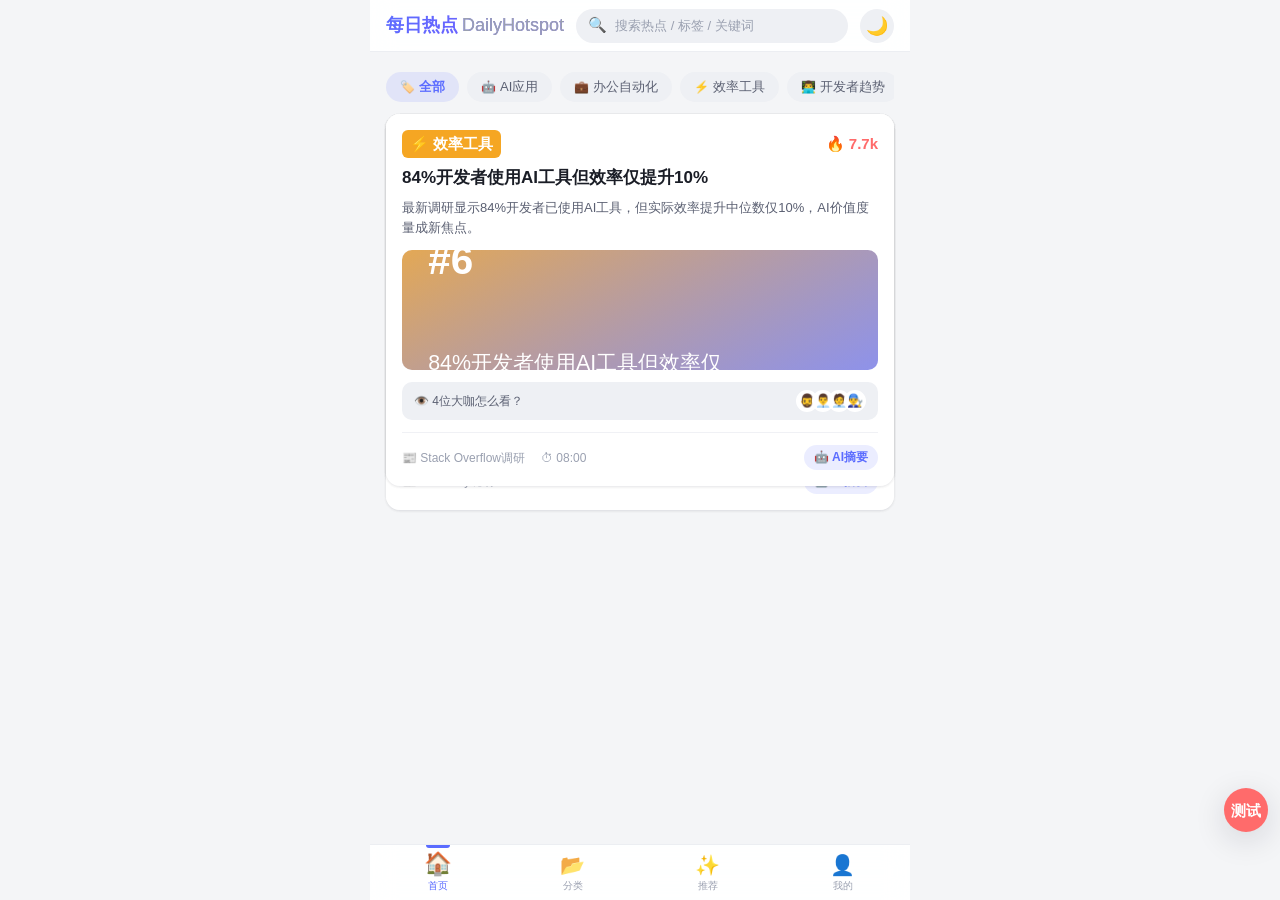
==== commit c00ec474: "feat: 每日热点应用自动化项目初始化 - H5移动端应用（热点聚合/智能摘要/多视角解读/效率仪表盘） - 圆桌研讨分析报告（马斯克/雷军/张一鸣/王兴视角） - SEO深度文章Chain-of-" ====
--- a/app/index.html
+++ b/app/index.html
@@ -1,1506 +1,209 @@
 <!DOCTYPE html>
 <html lang="zh-CN">
 <head>
-<meta charset="UTF-8">
-<meta name="viewport" content="width=device-width,initial-scale=1.0,maximum-scale=1.0,user-scalable=no">
-<meta name="theme-color" content="#6c5ce7">
-<meta name="apple-mobile-web-app-capable" content="yes">
-<meta name="apple-mobile-web-app-status-bar-style" content="black-translucent">
-<meta name="description" content="AI热点每日速递 - 面向科技从业者的AI新闻聚合与深度分析工具">
-<link rel="manifest" href="manifest.json">
-<title>AI热点每日速递</title>
-<style>
-/* ========== CSS Variables / Themes ========== */
-:root {
-  /* Dark theme (default) */
-  --bg-primary: #0a0a0f;
-  --bg-secondary: #13131a;
-  --bg-card: #1a1a24;
-  --bg-card-hover: #22222e;
-  --bg-elevated: #252532;
-  --bg-input: #1e1e2a;
-  --bg-modal: #16161f;
-  --bg-overlay: rgba(0,0,0,0.7);
-  --text-primary: #f0f0f5;
-  --text-secondary: #a0a0b8;
-  --text-tertiary: #6a6a82;
-  --accent-primary: #6c5ce7;
-  --accent-secondary: #a29bfe;
-  --accent-gradient: linear-gradient(135deg, #6c5ce7, #a29bfe);
-  --accent-gradient-warm: linear-gradient(135deg, #fd79a8, #e17055);
-  --accent-gradient-cool: linear-gradient(135deg, #00b894, #00cec9);
-  --accent-gradient-blue: linear-gradient(135deg, #0984e3, #74b9ff);
-  --accent-gradient-orange: linear-gradient(135deg, #e17055, #fdcb6e);
-  --accent-gradient-purple: linear-gradient(135deg, #6c5ce7, #fd79a8);
-  --border-color: rgba(255,255,255,0.06);
-  --border-color-strong: rgba(255,255,255,0.12);
-  --shadow-sm: 0 2px 8px rgba(0,0,0,0.3);
-  --shadow-md: 0 4px 16px rgba(0,0,0,0.4);
-  --shadow-lg: 0 8px 32px rgba(0,0,0,0.5);
-  --shadow-glow: 0 0 20px rgba(108,92,231,0.3);
-  --radius-sm: 8px;
-  --radius-md: 12px;
-  --radius-lg: 16px;
-  --radius-xl: 20px;
-  --radius-full: 9999px;
-  --tag-ai: #6c5ce7;
-  --tag-office: #00b894;
-  --tag-efficiency: #fdcb6e;
-  --tag-dev: #0984e3;
-  --transition-fast: 0.15s ease;
-  --transition-normal: 0.3s ease;
-  --transition-slow: 0.5s cubic-bezier(0.4,0,0.2,1);
-  --font-sans: -apple-system, BlinkMacSystemFont, 'Segoe UI', 'PingFang SC', 'Hiragino Sans GB', 'Microsoft YaHei', sans-serif;
-  --safe-top: env(safe-area-inset-top, 0px);
-  --safe-bottom: env(safe-area-inset-bottom, 0px);
-}
-
-[data-theme="light"] {
-  --bg-primary: #f5f5fa;
-  --bg-secondary: #eeeef5;
-  --bg-card: #ffffff;
-  --bg-card-hover: #f8f8ff;
-  --bg-elevated: #f0f0f8;
-  --bg-input: #f0f0f8;
-  --bg-modal: #ffffff;
-  --bg-overlay: rgba(0,0,0,0.5);
-  --text-primary: #1a1a2e;
-  --text-secondary: #5a5a72;
-  --text-tertiary: #8a8a9a;
-  --border-color: rgba(0,0,0,0.06);
-  --border-color-strong: rgba(0,0,0,0.12);
-  --shadow-sm: 0 2px 8px rgba(0,0,0,0.08);
-  --shadow-md: 0 4px 16px rgba(0,0,0,0.1);
-  --shadow-lg: 0 8px 32px rgba(0,0,0,0.15);
-  --shadow-glow: 0 0 20px rgba(108,92,231,0.15);
-}
-
-/* ========== Reset & Base ========== */
-*,*::before,*::after{margin:0;padding:0;box-sizing:border-box}
-html{font-size:16px;-webkit-tap-highlight-color:transparent;scroll-behavior:smooth}
-body{
-  font-family:var(--font-sans);
-  background:var(--bg-primary);
-  color:var(--text-primary);
-  line-height:1.6;
-  overflow-x:hidden;
-  min-height:100vh;
-  padding-bottom:calc(70px + var(--safe-bottom));
-  transition:background var(--transition-normal),color var(--transition-normal);
-}
-a{color:inherit;text-decoration:none}
-img{max-width:100%;display:block}
-button{border:none;background:none;cursor:pointer;font-family:inherit;color:inherit}
-input,textarea{font-family:inherit}
-ul{list-style:none}
-
-/* ========== App Shell ========== */
-.app-header{
-  position:sticky;top:0;z-index:100;
-  background:var(--bg-secondary);
-  border-bottom:1px solid var(--border-color);
-  backdrop-filter:blur(20px);
-  -webkit-backdrop-filter:blur(20px);
-  padding:calc(var(--safe-top) + 8px) 16px 8px;
-  transition:background var(--transition-normal);
-}
-.header-top{
-  display:flex;align-items:center;justify-content:space-between;
-  margin-bottom:10px;
-}
-.header-brand{
-  display:flex;align-items:center;gap:8px;
-}
-.brand-icon{
-  width:32px;height:32px;
-  background:var(--accent-gradient);
-  border-radius:var(--radius-sm);
-  display:flex;align-items:center;justify-content:center;
-  font-size:14px;font-weight:800;color:#fff;
-  box-shadow:var(--shadow-glow);
-}
-.brand-title{
-  font-size:18px;font-weight:700;
-  background:var(--accent-gradient);
-  -webkit-background-clip:text;
-  -webkit-text-fill-color:transparent;
-  background-clip:text;
-}
-.brand-date{
-  font-size:11px;color:var(--text-tertiary);font-weight:400;
-  margin-top:-2px;
-}
-.header-actions{display:flex;gap:6px}
-.icon-btn{
-  width:36px;height:36px;
-  border-radius:var(--radius-full);
-  background:var(--bg-card);
-  border:1px solid var(--border-color);
-  display:flex;align-items:center;justify-content:center;
-  transition:all var(--transition-fast);
-  font-size:16px;
-}
-.icon-btn:active{transform:scale(0.92);background:var(--bg-elevated)}
-.icon-btn svg{width:18px;height:18px;fill:var(--text-secondary)}
-
-/* Search bar */
-.search-bar{
-  position:relative;
-  margin-bottom:10px;
-}
-.search-bar input{
-  width:100%;
-  height:40px;
-  padding:0 16px 0 40px;
-  background:var(--bg-input);
-  border:1px solid var(--border-color);
-  border-radius:var(--radius-full);
-  color:var(--text-primary);
-  font-size:14px;
-  outline:none;
-  transition:all var(--transition-fast);
-}
-.search-bar input::placeholder{color:var(--text-tertiary)}
-.search-bar input:focus{
-  border-color:var(--accent-primary);
-  box-shadow:0 0 0 3px rgba(108,92,231,0.15);
-}
-.search-bar .search-icon{
-  position:absolute;left:13px;top:50%;transform:translateY(-50%);
-  width:16px;height:16px;fill:var(--text-tertiary);
-}
-.search-bar .search-clear{
-  position:absolute;right:10px;top:50%;transform:translateY(-50%);
-  width:24px;height:24px;
-  border-radius:var(--radius-full);
-  background:var(--bg-elevated);
-  display:none;align-items:center;justify-content:center;
-  font-size:12px;color:var(--text-tertiary);
-}
-.search-bar .search-clear.visible{display:flex}
-
-/* Category tabs */
-.category-tabs{
-  display:flex;gap:8px;
-  overflow-x:auto;
-  padding-bottom:4px;
-  scrollbar-width:none;
-  -ms-overflow-style:none;
-}
-.category-tabs::-webkit-scrollbar{display:none}
-.category-tab{
-  flex-shrink:0;
-  padding:6px 16px;
-  border-radius:var(--radius-full);
-  font-size:13px;font-weight:500;
-  color:var(--text-secondary);
-  background:var(--bg-card);
-  border:1px solid var(--border-color);
-  transition:all var(--transition-fast);
-  white-space:nowrap;
-}
-.category-tab:active{transform:scale(0.95)}
-.category-tab.active{
-  color:#fff;
-  background:var(--accent-gradient);
-  border-color:transparent;
-  box-shadow:var(--shadow-glow);
-}
-
-/* ========== Content ========== */
-.app-content{
-  padding:12px 16px;
-  max-width:480px;
-  margin:0 auto;
-}
-.section-header{
-  display:flex;align-items:center;justify-content:space-between;
-  margin:20px 0 12px;
-}
-.section-title{
-  font-size:16px;font-weight:700;
-  display:flex;align-items:center;gap:6px;
-}
-.section-title .dot{
-  width:6px;height:6px;
-  border-radius:var(--radius-full);
-  background:var(--accent-primary);
-  box-shadow:0 0 8px var(--accent-primary);
-}
-.section-action{
-  font-size:12px;color:var(--accent-secondary);font-weight:500;
-}
-
-/* ========== News Card ========== */
-.news-card{
-  background:var(--bg-card);
-  border-radius:var(--radius-lg);
-  border:1px solid var(--border-color);
-  overflow:hidden;
-  margin-bottom:14px;
-  transition:all var(--transition-normal);
-  animation:cardFadeIn 0.4s ease forwards;
-  opacity:0;
-  transform:translateY(12px);
-}
-.news-card:active{transform:scale(0.985)}
-.news-card.hidden{display:none}
-@keyframes cardFadeIn{
-  to{opacity:1;transform:translateY(0)}
-}
-
-.card-gradient-bar{
-  height:3px;
-  background:var(--accent-gradient);
-}
-.card-gradient-bar.cat-office{background:var(--accent-gradient-cool)}
-.card-gradient-bar.cat-efficiency{background:var(--accent-gradient-orange)}
-.card-gradient-bar.cat-dev{background:var(--accent-gradient-blue)}
-
-.card-body{padding:14px 16px}
-.card-meta{
-  display:flex;align-items:center;gap:8px;
-  margin-bottom:8px;
-}
-.card-tag{
-  font-size:10px;font-weight:600;
-  padding:2px 8px;
-  border-radius:var(--radius-full);
-  color:#fff;
-}
-.card-tag.tag-ai{background:var(--tag-ai)}
-.card-tag.tag-office{background:var(--tag-office)}
-.card-tag.tag-efficiency{background:var(--tag-efficiency);color:#333}
-.card-tag.tag-dev{background:var(--tag-dev)}
-.card-source{font-size:11px;color:var(--text-tertiary)}
-.card-time{font-size:11px;color:var(--text-tertiary);margin-left:auto}
-
-.card-title{
-  font-size:15px;font-weight:700;line-height:1.45;
-  margin-bottom:8px;
-  display:-webkit-box;-webkit-line-clamp:2;-webkit-box-orient:vertical;overflow:hidden;
-}
-.card-summary{
-  font-size:13px;color:var(--text-secondary);line-height:1.55;
-  margin-bottom:10px;
-  display:-webkit-box;-webkit-line-clamp:3;-webkit-box-orient:vertical;overflow:hidden;
-}
-
-.card-image-wrapper{
-  position:relative;
-  margin:0 -16px;
-  height:0;
-  overflow:hidden;
-  border-radius:var(--radius-md);
-  transition:height var(--transition-slow);
-}
-.card-image-wrapper img{
-  width:100%;height:180px;
-  object-fit:cover;
-  opacity:0.9;
-}
-.card-image-placeholder{
-  width:100%;height:180px;
-  display:flex;align-items:center;justify-content:center;
-  font-size:48px;
-  background:var(--bg-elevated);
-}
-
-.card-footer{
-  display:flex;align-items:center;justify-content:space-between;
-  margin-top:10px;
-  padding-top:10px;
-  border-top:1px solid var(--border-color);
-}
-.card-stats{
-  display:flex;gap:14px;
-}
-.card-stat{
-  font-size:11px;color:var(--text-tertiary);
-  display:flex;align-items:center;gap:3px;
-}
-.card-stat svg{width:13px;height:13px;fill:var(--text-tertiary)}
-.card-bookmark{
-  width:32px;height:32px;
-  border-radius:var(--radius-full);
-  display:flex;align-items:center;justify-content:center;
-  transition:all var(--transition-fast);
-}
-.card-bookmark svg{width:18px;height:18px;fill:var(--text-tertiary);transition:all var(--transition-fast)}
-.card-bookmark.bookmarked svg{fill:var(--accent-primary)}
-.card-bookmark:active{transform:scale(0.85)}
-
-/* ========== Hot badge ========== */
-.hot-badge{
-  display:inline-flex;align-items:center;gap:3px;
-  font-size:10px;font-weight:600;
-  color:#fd79a8;
-}
-.hot-badge::before{
-  content:'';display:block;
-  width:6px;height:6px;
-  border-radius:var(--radius-full);
-  background:#fd79a8;
-  animation:pulse 1.5s infinite;
-}
-@keyframes pulse{
-  0%,100%{opacity:1;transform:scale(1)}
-  50%{opacity:0.5;transform:scale(1.3)}
-}
-
-/* ========== Detail Page (slide-up panel) ========== */
-.detail-overlay{
-  position:fixed;inset:0;z-index:200;
-  background:var(--bg-overlay);
-  opacity:0;pointer-events:none;
-  transition:opacity var(--transition-normal);
-}
-.detail-overlay.active{opacity:1;pointer-events:auto}
-
-.detail-panel{
-  position:fixed;left:0;right:0;bottom:0;z-index:210;
-  max-height:92vh;
-  background:var(--bg-modal);
-  border-radius:var(--radius-xl) var(--radius-xl) 0 0;
-  transform:translateY(100%);
-  transition:transform var(--transition-slow);
-  overflow:hidden;
-  display:flex;flex-direction:column;
-}
-.detail-panel.active{transform:translateY(0)}
-.detail-panel .panel-handle{
-  width:36px;height:4px;
-  background:var(--border-color-strong);
-  border-radius:var(--radius-full);
-  margin:10px auto 0;
-  flex-shrink:0;
-}
-.detail-scroll{
-  overflow-y:auto;
-  flex:1;
-  overscroll-behavior:contain;
-  padding:12px 20px calc(24px + var(--safe-bottom));
-}
-.detail-scroll::-webkit-scrollbar{width:0}
-
-.detail-tag-row{
-  display:flex;align-items:center;gap:8px;
-  margin-bottom:10px;
-}
-.detail-title{
-  font-size:20px;font-weight:800;line-height:1.4;
-  margin-bottom:12px;
-}
-.detail-meta-row{
-  display:flex;flex-wrap:wrap;gap:10px;align-items:center;
-  font-size:12px;color:var(--text-tertiary);
-  margin-bottom:16px;
-  padding-bottom:14px;
-  border-bottom:1px solid var(--border-color);
-}
-.detail-image{
-  width:100%;height:200px;
-  border-radius:var(--radius-md);
-  overflow:hidden;margin-bottom:16px;
-  background:var(--bg-elevated);
-  display:flex;align-items:center;justify-content:center;
-  font-size:60px;
-}
-.detail-content{
-  font-size:14px;line-height:1.75;
-  color:var(--text-secondary);
-  margin-bottom:20px;
-}
-.detail-content p{margin-bottom:12px}
-.detail-analysis{
-  background:var(--bg-elevated);
-  border-radius:var(--radius-md);
-  padding:16px;
-  margin-bottom:20px;
-  border-left:3px solid var(--accent-primary);
-}
-.detail-analysis h3{
-  font-size:14px;font-weight:700;color:var(--accent-secondary);
-  margin-bottom:8px;
-  display:flex;align-items:center;gap:6px;
-}
-.detail-analysis p{
-  font-size:13px;line-height:1.7;color:var(--text-secondary);
-}
-
-/* Detail actions */
-.detail-actions{
-  display:flex;gap:10px;
-  margin-bottom:20px;
-}
-.detail-action-btn{
-  flex:1;height:42px;
-  border-radius:var(--radius-full);
-  font-size:13px;font-weight:600;
-  display:flex;align-items:center;justify-content:center;gap:6px;
-  transition:all var(--transition-fast);
-  border:1px solid var(--border-color);
-  background:var(--bg-card);
-}
-.detail-action-btn:active{transform:scale(0.96)}
-.detail-action-btn.primary{
-  background:var(--accent-gradient);color:#fff;border-color:transparent;
-  box-shadow:var(--shadow-glow);
-}
-.detail-action-btn svg{width:16px;height:16px}
-
-/* Related news */
-.related-section{margin-top:8px}
-.related-card{
-  display:flex;gap:12px;
-  padding:12px;
-  background:var(--bg-card);
-  border-radius:var(--radius-md);
-  border:1px solid var(--border-color);
-  margin-bottom:10px;
-  transition:all var(--transition-fast);
-}
-.related-card:active{background:var(--bg-card-hover)}
-.related-thumb{
-  width:72px;height:54px;
-  border-radius:var(--radius-sm);
-  background:var(--bg-elevated);
-  flex-shrink:0;
-  display:flex;align-items:center;justify-content:center;
-  font-size:28px;overflow:hidden;
-}
-.related-info{flex:1;min-width:0}
-.related-title{
-  font-size:13px;font-weight:600;line-height:1.4;
-  display:-webkit-box;-webkit-line-clamp:2;-webkit-box-orient:vertical;overflow:hidden;
-  margin-bottom:4px;
-}
-.related-meta{font-size:11px;color:var(--text-tertiary)}
-
-/* ========== Bottom Nav ========== */
-.bottom-nav{
-  position:fixed;bottom:0;left:0;right:0;z-index:100;
-  background:var(--bg-secondary);
-  border-top:1px solid var(--border-color);
-  backdrop-filter:blur(20px);
-  -webkit-backdrop-filter:blur(20px);
-  padding-bottom:var(--safe-bottom);
-  transition:background var(--transition-normal);
-}
-.nav-items{
-  display:flex;
-  max-width:480px;
-  margin:0 auto;
-}
-.nav-item{
-  flex:1;
-  display:flex;flex-direction:column;align-items:center;
-  padding:8px 0 6px;
-  gap:3px;
-  transition:all var(--transition-fast);
-}
-.nav-item svg{
-  width:22px;height:22px;fill:var(--text-tertiary);
-  transition:all var(--transition-fast);
-}
-.nav-item span{font-size:10px;color:var(--text-tertiary);font-weight:500;transition:color var(--transition-fast)}
-.nav-item.active svg{fill:var(--accent-primary)}
-.nav-item.active span{color:var(--accent-primary)}
-.nav-item:active{opacity:0.7}
-
-/* ========== Favorites Page ========== */
-.page{display:none}
-.page.active{display:block}
-.page-header-bar{
-  display:flex;align-items:center;justify-content:space-between;
-  padding:16px;
-  margin-bottom:8px;
-}
-.page-header-bar h2{font-size:20px;font-weight:700}
-.page-header-bar .back-btn{
-  width:36px;height:36px;
-  border-radius:var(--radius-full);
-  background:var(--bg-card);
-  border:1px solid var(--border-color);
-  display:flex;align-items:center;justify-content:center;
-}
-.page-header-bar .back-btn svg{width:18px;height:18px;fill:var(--text-secondary)}
-
-/* Tags management */
-.tags-section{padding:16px}
-.tags-section h3{font-size:14px;font-weight:600;margin-bottom:10px;color:var(--text-secondary)}
-.tags-cloud{display:flex;flex-wrap:wrap;gap:8px}
-.user-tag{
-  padding:6px 14px;
-  border-radius:var(--radius-full);
-  font-size:12px;font-weight:500;
-  background:var(--bg-card);
-  border:1px solid var(--border-color-strong);
-  color:var(--text-secondary);
-  transition:all var(--transition-fast);
-  display:flex;align-items:center;gap:4px;
-}
-.user-tag .remove-tag{
-  width:16px;height:16px;
-  border-radius:var(--radius-full);
-  display:flex;align-items:center;justify-content:center;
-  font-size:14px;line-height:1;
-  color:var(--text-tertiary);
-}
-.user-tag:active{transform:scale(0.93)}
-
-.empty-state{
-  text-align:center;padding:60px 20px;
-  color:var(--text-tertiary);
-}
-.empty-state .empty-icon{font-size:48px;margin-bottom:12px;opacity:0.5}
-.empty-state p{font-size:14px;line-height:1.6}
-
-/* ========== Loading shimmer ========== */
-.shimmer{
-  background:linear-gradient(90deg,var(--bg-card) 25%,var(--bg-elevated) 50%,var(--bg-card) 75%);
-  background-size:200% 100%;
-  animation:shimmer 1.5s infinite;
-}
-@keyframes shimmer{0%{background-position:200% 0}100%{background-position:-200% 0}}
-
-/* ========== Scroll to top ========== */
-.scroll-top-btn{
-  position:fixed;bottom:calc(80px + var(--safe-bottom));right:20px;z-index:90;
-  width:42px;height:42px;
-  border-radius:var(--radius-full);
-  background:var(--accent-gradient);
-  color:#fff;
-  display:flex;align-items:center;justify-content:center;
-  box-shadow:var(--shadow-glow),var(--shadow-md);
-  opacity:0;transform:scale(0.5);
-  transition:all var(--transition-normal);
-  pointer-events:none;
-}
-.scroll-top-btn.visible{opacity:1;transform:scale(1);pointer-events:auto}
-.scroll-top-btn:active{transform:scale(0.85)}
-.scroll-top-btn svg{width:20px;height:20px;fill:#fff}
-
-/* ========== Lazy load fade ========== */
-.lazy-img{
-  opacity:0;transition:opacity 0.4s ease;
-}
-.lazy-img.loaded{opacity:1}
-
-/* ========== Custom tag colors ========== */
-.tag-color-0{background:#6c5ce7}
-.tag-color-1{background:#00b894}
-.tag-color-2{background:#e17055}
-.tag-color-3{background:#0984e3}
-.tag-color-4{background:#fd79a8}
-.tag-color-5{background:#fdcb6e;color:#333}
-
-/* ========== Trending section ========== */
-.trending-card{
-  background:var(--bg-card);
-  border-radius:var(--radius-md);
-  border:1px solid var(--border-color);
-  padding:14px 16px;
-  margin-bottom:10px;
-  display:flex;align-items:center;gap:12px;
-  transition:all var(--transition-fast);
-}
-.trending-card:active{background:var(--bg-card-hover)}
-.trending-rank{
-  width:28px;height:28px;
-  border-radius:var(--radius-sm);
-  display:flex;align-items:center;justify-content:center;
-  font-size:13px;font-weight:800;color:#fff;
-  flex-shrink:0;
-}
-.trending-rank.r1{background:linear-gradient(135deg,#e17055,#fd79a8)}
-.trending-rank.r2{background:linear-gradient(135deg,#fdcb6e,#e17055)}
-.trending-rank.r3{background:linear-gradient(135deg,#0984e3,#6c5ce7)}
-.trending-rank.r4,.trending-rank.r5,.trending-rank.r6{background:var(--bg-elevated);color:var(--text-tertiary)}
-.trending-info{flex:1;min-width:0}
-.trending-title{font-size:13px;font-weight:600;line-height:1.4;margin-bottom:2px}
-.trending-heat{font-size:11px;color:var(--text-tertiary)}
-
-/* ========== Responsive ========== */
-@media(min-width:428px){
-  .app-content{padding:16px 20px}
-  .news-card{border-radius:var(--radius-xl)}
-  .detail-scroll{padding:16px 28px calc(28px + var(--safe-bottom))}
-}
-
-/* ========== Animations ========== */
-@media(prefers-reduced-motion:reduce){
-  *,*::before,*::after{
-    animation-duration:0.01ms!important;
-    transition-duration:0.01ms!important;
-  }
-}
-.fade-enter{animation:fadeIn 0.3s ease}
-@keyframes fadeIn{from{opacity:0}to{opacity:1}}
-.slide-up{animation:slideUp 0.4s ease}
-@keyframes slideUp{from{opacity:0;transform:translateY(20px)}to{opacity:1;transform:translateY(0)}}
-
-/* Loading spinner */
-.spinner{
-  width:32px;height:32px;
-  border:3px solid var(--border-color);
-  border-top-color:var(--accent-primary);
-  border-radius:50%;
-  animation:spin 0.8s linear infinite;
-  margin:40px auto;
-}
-@keyframes spin{to{transform:rotate(360deg)}}
-</style>
+  <meta charset="UTF-8" />
+  <!-- 移动端 viewport：适配各种手机屏幕，禁用缩放避免双击延迟 -->
+  <meta name="viewport" content="width=device-width, initial-scale=1.0, maximum-scale=1.0, user-scalable=no, viewport-fit=cover" />
+  <meta name="theme-color" content="#5b6cff" />
+  <meta name="description" content="每日热点智能聚合器 DailyHotspot —— 移动端AI热点聚合应用" />
+  <title>每日热点 · DailyHotspot</title>
+  <link rel="stylesheet" href="./styles/main.css" />
 </head>
 <body>
-
-<!-- ===== HEADER ===== -->
-<header class="app-header">
-  <div class="header-top">
-    <div class="header-brand">
-      <div class="brand-icon">AI</div>
-      <div>
-        <div class="brand-title">AI热点每日速递</div>
-        <div class="brand-date" id="todayDate"></div>
+  <!-- ====================================================================
+       应用骨架（移动端架构师：单视图容器 + 绝对定位切换，避免重排抖动）
+       ==================================================================== -->
+  <div class="app" id="app">
+
+    <!-- ===================== 顶部头部 ===================== -->
+    <header class="app-header">
+      <div class="logo">每日热点<span class="sub">DailyHotspot</span></div>
+      <!-- 搜索框（前端开发者：带防抖的实时搜索） -->
+      <div class="search-box" id="searchBox">
+        <span class="icon">🔍</span>
+        <input type="text" id="searchInput" placeholder="搜索热点 / 标签 / 关键词" autocomplete="off" />
+        <button class="clear-btn" id="searchClear" aria-label="清除">✕</button>
+      </div>
+      <!-- 主题切换（深浅色） -->
+      <button class="theme-toggle" id="themeToggle" aria-label="切换主题">🌙</button>
+    </header>
+
+    <!-- ===================== 主内容区（四视图） ===================== -->
+    <main class="app-main" id="appMain">
+
+      <!-- -------- 视图1：首页（热点信息流） -------- -->
+      <section class="view-container active" id="view-home" data-view="home">
+        <div class="pull-refresh" id="pullRefresh">
+          <span class="pr-icon">⬇️</span>
+          <span class="pr-text">下拉刷新</span>
+        </div>
+        <div class="view-inner">
+          <!-- 分类筛选条 -->
+          <div class="category-bar" id="categoryBar"></div>
+          <!-- 热点列表（虚拟列表容器） -->
+          <div class="news-list" id="newsList"></div>
+          <!-- 上拉加载更多 -->
+          <div class="load-more" id="loadMore" style="display:none;">
+            <span class="lm-spinner"></span> 正在加载更多...
+          </div>
+        </div>
+      </section>
+
+      <!-- -------- 视图2：分类（按分类浏览全部） -------- -->
+      <section class="view-container" id="view-category" data-view="category">
+        <div class="view-inner">
+          <div class="dash-section">
+            <div class="sec-title">📂 分类总览</div>
+            <div id="categoryGrid"></div>
+          </div>
+          <div class="dash-section">
+            <div class="sec-title">📋 分类热点</div>
+            <div class="news-list" id="categoryNewsList"></div>
+          </div>
+        </div>
+      </section>
+
+      <!-- -------- 视图3：推荐（个性化推荐 + 效率仪表盘） -------- -->
+      <section class="view-container" id="view-recommend" data-view="recommend">
+        <div class="view-inner">
+          <!-- 推荐横幅 -->
+          <div class="rec-banner">
+            <div class="rb-title">为你智能推荐</div>
+            <div class="rb-desc" id="recBannerDesc">基于你的兴趣标签，AI 正在筛选最相关的热点…</div>
+          </div>
+
+          <!-- 兴趣标签管理 -->
+          <div class="interest-manager">
+            <div class="im-title">🎯 我的兴趣标签（点击切换）</div>
+            <div class="interest-tags" id="interestTags"></div>
+          </div>
+
+          <!-- 推荐列表 -->
+          <div class="dash-section">
+            <div class="sec-title">🔥 推荐热点</div>
+            <div class="news-list" id="recList"></div>
+          </div>
+
+          <!-- 效率仪表盘 -->
+          <div class="dash-section">
+            <div class="sec-title">📊 效率仪表盘</div>
+
+            <!-- 关键指标 -->
+            <div class="metrics-grid" id="metricsGrid"></div>
+
+            <!-- 每日阅读柱状图 -->
+            <div class="dash-card" style="margin-bottom:16px;">
+              <div class="sec-title" style="font-size:13px;">近7天阅读热点数</div>
+              <div class="bar-chart" id="barChart"></div>
+            </div>
+
+            <!-- 分类偏好环形图 -->
+            <div class="dash-card">
+              <div class="sec-title" style="font-size:13px;">分类偏好</div>
+              <div class="donut-wrap">
+                <div class="donut" id="donut" data-score=""></div>
+                <div class="donut-legend" id="donutLegend"></div>
+              </div>
+            </div>
+          </div>
+        </div>
+      </section>
+
+      <!-- -------- 视图4：我的（用户中心） -------- -->
+      <section class="view-container" id="view-mine" data-view="mine">
+        <div class="view-inner">
+          <!-- 用户卡 -->
+          <div class="profile-card" id="profileCard"></div>
+          <!-- 数据统计 -->
+          <div class="profile-stats" id="profileStats"></div>
+
+          <!-- 效率得分 -->
+          <div class="dash-card" style="margin-bottom:16px;">
+            <div class="sec-title" style="font-size:13px;display:flex;justify-content:space-between;">
+              <span>AI 信息消费效率得分</span>
+              <span id="scoreVal" style="color:var(--color-success);">0</span>
+            </div>
+            <div class="score-bar"><div class="score-fill" id="scoreFill"></div></div>
+            <div style="font-size:11px;color:var(--text-tertiary);margin-top:6px;">
+              得分综合阅读量、摘要生成数与分类均衡度
+            </div>
+          </div>
+
+          <!-- 菜单 -->
+          <div class="menu-list">
+            <div class="menu-item" data-action="theme">
+              <span class="mi-icon">🎨</span>
+              <span class="mi-text">切换深浅色主题</span>
+              <span class="mi-arrow">›</span>
+            </div>
+            <div class="menu-item" data-action="interests">
+              <span class="mi-icon">🎯</span>
+              <span class="mi-text">管理兴趣标签</span>
+              <span class="mi-arrow">›</span>
+            </div>
+            <div class="menu-item" data-action="refresh">
+              <span class="mi-icon">🔄</span>
+              <span class="mi-text">刷新热点数据</span>
+              <span class="mi-arrow">›</span>
+            </div>
+            <div class="menu-item" data-action="test">
+              <span class="mi-icon">🧪</span>
+              <span class="mi-text">运行功能测试</span>
+              <span class="mi-arrow">›</span>
+            </div>
+            <div class="menu-item" data-action="about">
+              <span class="mi-icon">ℹ️</span>
+              <span class="mi-text">关于 DailyHotspot</span>
+              <span class="mi-arrow">›</span>
+            </div>
+          </div>
+        </div>
+      </section>
+
+    </main>
+
+    <!-- ===================== 底部 Tab 导航栏 ===================== -->
+    <nav class="tabbar" id="tabbar">
+      <button class="tab-item active" data-view="home">
+        <span class="tab-icon">🏠</span>
+        <span>首页</span>
+      </button>
+      <button class="tab-item" data-view="category">
+        <span class="tab-icon">📂</span>
+        <span>分类</span>
+      </button>
+      <button class="tab-item" data-view="recommend">
+        <span class="tab-icon">✨</span>
+        <span>推荐</span>
+      </button>
+      <button class="tab-item" data-view="mine">
+        <span class="tab-icon">👤</span>
+        <span>我的</span>
+      </button>
+    </nav>
+
+    <!-- ===================== 多视角解读弹窗 ===================== -->
+    <div class="modal-mask" id="modalMask">
+      <div class="modal-sheet" id="modalSheet">
+        <div class="sheet-handle"></div>
+        <div class="sheet-title" id="sheetTitle">多视角解读</div>
+        <div class="sheet-sub" id="sheetSub"></div>
+        <div class="sheet-body" id="sheetBody"></div>
       </div>
     </div>
-    <div class="header-actions">
-      <button class="icon-btn" id="themeToggle" aria-label="切换主题">
-        <svg id="themeIcon" viewBox="0 0 24 24"><path d="M12 3a9 9 0 1 0 9 9c0-.46-.04-.92-.1-1.36a5.389 5.389 0 0 1-4.4 2.26 5.403 5.403 0 0 1-3.14-9.8c-.44-.06-.9-.1-1.36-.1z"/></svg>
-      </button>
-    </div>
+
+    <!-- ===================== Toast 提示 ===================== -->
+    <div class="toast" id="toast"></div>
+
+    <!-- ===================== 浮动测试入口 ===================== -->
+    <button id="test-panel" aria-label="运行测试">测试</button>
   </div>
-  <div class="search-bar">
-    <svg class="search-icon" viewBox="0 0 24 24"><path d="M21 21l-6-6m2-5a7 7 0 1 1-14 0 7 7 0 0 1 14 0z" fill="none" stroke="currentColor" stroke-width="2" stroke-linecap="round"/></svg>
-    <input type="text" id="searchInput" placeholder="搜索AI新闻、技术关键词..." autocomplete="off">
-    <button class="search-clear" id="searchClear">&times;</button>
-  </div>
-  <div class="category-tabs" id="categoryTabs">
-    <button class="category-tab active" data-cat="all">全部</button>
-    <button class="category-tab" data-cat="ai">AI技术</button>
-    <button class="category-tab" data-cat="office">办公自动化</button>
-    <button class="category-tab" data-cat="efficiency">效率工具</button>
-    <button class="category-tab" data-cat="dev">开发者趋势</button>
-  </div>
-</header>
-
-<!-- ===== MAIN PAGE ===== -->
-<main class="page active" id="mainPage">
-  <div class="app-content">
-    <!-- Trending Section -->
-    <div class="section-header">
-      <div class="section-title"><span class="dot"></span>今日热榜</div>
-    </div>
-    <div id="trendingList"></div>
-
-    <!-- News Feed -->
-    <div class="section-header">
-      <div class="section-title"><span class="dot"></span>全部新闻</div>
-      <span class="section-action" id="newsCount"></span>
-    </div>
-    <div id="newsList"></div>
-    <div id="loadMore" style="text-align:center;padding:20px;display:none">
-      <div class="spinner"></div>
-    </div>
-  </div>
-</main>
-
-<!-- ===== FAVORITES PAGE ===== -->
-<div class="page" id="favPage">
-  <div class="app-content">
-    <div class="page-header-bar">
-      <h2>我的收藏</h2>
-      <button class="icon-btn" id="favBackBtn" aria-label="返回">
-        <svg viewBox="0 0 24 24"><path d="M19 12H5m0 0l7 7m-7-7l7-7" fill="none" stroke="currentColor" stroke-width="2" stroke-linecap="round" stroke-linejoin="round"/></svg>
-      </button>
-    </div>
-    <div id="favNewsList"></div>
-    <div class="tags-section" id="tagsSection">
-      <h3>自定义标签</h3>
-      <div class="tags-cloud" id="tagsCloud"></div>
-      <div style="margin-top:12px;display:flex;gap:8px">
-        <input type="text" id="newTagInput" placeholder="添加自定义标签..." style="flex:1;height:36px;padding:0 12px;background:var(--bg-input);border:1px solid var(--border-color);border-radius:var(--radius-full);color:var(--text-primary);font-size:13px;outline:none">
-        <button id="addTagBtn" class="detail-action-btn primary" style="flex:none;width:60px;height:36px;border-radius:var(--radius-full);font-size:12px">添加</button>
-      </div>
-    </div>
-  </div>
-</div>
-
-<!-- ===== DETAIL PANEL ===== -->
-<div class="detail-overlay" id="detailOverlay"></div>
-<div class="detail-panel" id="detailPanel">
-  <div class="panel-handle"></div>
-  <div class="detail-scroll" id="detailScroll"></div>
-</div>
-
-<!-- ===== SCROLL TO TOP ===== -->
-<button class="scroll-top-btn" id="scrollTopBtn" aria-label="回到顶部">
-  <svg viewBox="0 0 24 24"><path d="M18 15l-6-6-6 6" fill="none" stroke="currentColor" stroke-width="2.5" stroke-linecap="round" stroke-linejoin="round"/></svg>
-</button>
-
-<!-- ===== BOTTOM NAV ===== -->
-<nav class="bottom-nav">
-  <div class="nav-items">
-    <button class="nav-item active" data-page="main">
-      <svg viewBox="0 0 24 24"><path d="M3 12l2-2m0 0l7-7 7 7M5 10v10a1 1 0 001 1h3m10-11l2 2m-2-2v10a1 1 0 01-1 1h-3m-4 0a1 1 0 01-1-1v-4a1 1 0 011-1h2a1 1 0 011 1v4a1 1 0 01-1 1" fill="none" stroke="currentColor" stroke-width="2" stroke-linecap="round" stroke-linejoin="round"/></svg>
-      <span>首页</span>
-    </button>
-    <button class="nav-item" data-page="discover">
-      <svg viewBox="0 0 24 24"><path d="M21 21l-6-6m2-5a7 7 0 11-14 0 7 7 0 0114 0z" fill="none" stroke="currentColor" stroke-width="2" stroke-linecap="round"/></svg>
-      <span>发现</span>
-    </button>
-    <button class="nav-item" data-page="fav">
-      <svg viewBox="0 0 24 24"><path d="M4.318 6.318a4.5 4.5 0 000 6.364L12 20.364l7.682-7.682a4.5 4.5 0 00-6.364-6.364L12 7.636l-1.318-1.318a4.5 4.5 0 00-6.364 0z" fill="none" stroke="currentColor" stroke-width="2" stroke-linecap="round" stroke-linejoin="round"/></svg>
-      <span>收藏</span>
-    </button>
-  </div>
-</nav>
-
-<script>
-// ========== NEWS DATA ==========
-const newsData = [
-  {
-    id: 1,
-    title: "英伟达联合剑桥发布\"红皇后哥德尔机\"，AI首次实现自我进化",
-    summary: "英伟达与剑桥大学联合论文提出让AI自主写代码、自我测试、淘汰劣质版本并持续繁殖优化，引发超级智能热议。",
-    category: "ai",
-    tag: "AI技术",
-    source: "科技日报",
-    time: "2小时前",
-    emoji: "🧬",
-    hot: true,
-    views: "58.3万",
-    comments: "4,218",
-    analysis: "这篇论文标志着AI从\"被动执行\"到\"主动进化\"的范式转移。红皇后哥德尔机（Red Queen Godel Machine）的核心在于让AI系统能够像生物进化一样，自主修改自身代码、评估改进效果并迭代优化。\n\n技术层面，该方法结合了哥德尔的完备性定理与进化算法，通过自指（self-reference）机制让AI理解并改进自身。这意味着AI不再需要人类预先设定所有规则，而是可以根据环境反馈自主适应。\n\n产业影响：若该方案可规模化落地，将彻底改变AI模型的训练方式，大幅降低对人工标注和架构设计的依赖。同时，AI安全社区对此表达了严重关切——当AI能自主修改自身代码时，对齐问题将变得前所未有的复杂。\n\n投资视角：该方向可能催生全新的\"AI进化基础设施\"赛道，从自适应算力调度到进化过程监控，相关创业机会正在涌现。"
-  },
-  {
-    id: 2,
-    title: "软银向OpenAI豪掷100亿美元，AI\"军备竞赛\"再升级",
-    summary: "软银集团正式宣布向OpenAI投资100亿美元，为2026年迄今全球AI领域最大单笔融资，主要用于下一代大模型训练和AI Agent研发。",
-    category: "ai",
-    tag: "AI技术",
-    source: "新浪科技",
-    time: "3小时前",
-    emoji: "💰",
-    hot: true,
-    views: "42.7万",
-    comments: "3,156",
-    analysis: "这笔100亿美元的投资是AI领域史上最大单笔融资之一，软银CEO孙正义声称AGI实现速度\"远超预期\"。资金将投向三大方向：下一代大模型训练（预计参数规模突破10万亿）、算力基础设施扩建（计划部署50万块H200级别GPU）、企业级AI Agent产品研发。\n\n竞争格局分析：这笔投资将使OpenAI估值突破3000亿美元，进一步拉开与Anthropic（估值约600亿）、Google DeepMind等竞争对手的差距。值得注意的是，Anthropic凭借Claude系列已实现年化收入470亿美元，在商业化层面反而领先OpenAI。\n\n行业隐忧：如此规模的资本集中可能加剧AI人才的\"虹吸效应\"，中小AI公司面临更严峻的人才和算力竞争。同时，监管机构已开始关注超大规模AI投资对市场竞争的影响。"
-  },
-  {
-    id: 3,
-    title: "Anthropic发布Claude Science：第一条可审计的AI科研流水线",
-    summary: "Anthropic推出Claude Science平台，将AI科研能力升级为文献检索→实验设计→数据分析→论文撰写的完整可审计流水线，科研效率提升约10倍。",
-    category: "efficiency",
-    tag: "效率工具",
-    source: "36氪",
-    time: "4小时前",
-    emoji: "🔬",
-    hot: true,
-    views: "35.2万",
-    comments: "2,891",
-    analysis: "Claude Science代表了AI从\"聊天助手\"到\"科研基础设施\"的关键跃迁。其创新之处在于将AI科研过程标准化为可审计的流水线：每个环节都有明确的输入输出、质量检查点和人类介入接口。\n\n核心能力拆解：1）文献检索模块可自动从arXiv、PubMed等数据库聚合相关论文，生成结构化综述；2）实验设计模块能基于文献分析提出假设和实验方案；3）数据分析模块支持代码生成、统计检验和结果可视化；4）论文撰写模块可按目标期刊格式输出初稿。\n\n应用前景：在药物分子筛选、材料科学、基因组学等计算密集型领域，该平台已展示出显著的效率提升。但学界对其\"原创性\"仍有争议——AI更擅长快速执行已知范式，而非提出真正的科学突破。"
-  },
-  {
-    id: 4,
-    title: "Karpathy推翻RAG：用\"活Wiki\"重新定义个人知识管理",
-    summary: "前OpenAI创始成员Andrej Karpathy发布全新理念，让大模型将笔记\"编译\"成持续生长的活Wiki，项目上线两月获5000+ GitHub Star。",
-    category: "dev",
-    tag: "开发者趋势",
-    source: "36氪",
-    time: "5小时前",
-    emoji: "🧠",
-    hot: true,
-    views: "29.8万",
-    comments: "2,437",
-    analysis: "Karpathy这一理念直指当前RAG（检索增强生成）方案的核心缺陷：检索是\"静态的\"，知识无法自主生长。他的方案将知识管理从\"检索\"升级为\"编译\"——大模型读取用户的笔记、文档后，生成一个结构化、可关联、持续进化的知识图谱。\n\n技术架构：该项目将自然语言笔记编译为类似编程语言中的抽象语法树（AST），支持版本控制、依赖分析和增量更新。这意味着当新信息输入时，系统能自动更新相关知识点，无需重新处理全部数据。\n\n开发者生态：该项目开源后在GitHub迅速走红，已被多个二次开发项目fork。其核心理念\"知识应像代码一样可复利增长\"正在影响下一代知识管理工具的设计方向。"
-  },
-  {
-    id: 5,
-    title: "Claude Code被曝内置隐秘检测机制，识别中国用户时区引众怒",
-    summary: "Anthropic旗下AI编程工具Claude Code被开发者曝光可识别用户时区与代理身份，疑似针对中国用户实施功能限制，引发信任危机。",
-    category: "dev",
-    tag: "开发者趋势",
-    source: "快科技",
-    time: "6小时前",
-    emoji: "⚠️",
-    hot: true,
-    views: "51.6万",
-    comments: "6,832",
-    analysis: "此次事件暴露了AI工具在全球化部署中的合规困境。Claude Code被发现的隐秘检测机制包括：读取系统时区判断用户地理位置、检测网络代理特征、据此动态调整功能可用性。虽然Anthropic声称\"初衷是合规风控\"，但未事先公开透明告知用户，严重损害了开发者信任。\n\n深层影响：这并非孤例。OpenAI的ChatGPT、Google的Gemini均在不同地区实施了差异化功能策略。核心矛盾在于：AI公司需要遵守各国监管要求，但用户期待的是统一的、透明的服务体验。\n\n对开发者的启示：事件后，大量中国开发者开始评估国产AI编程工具（如通义灵码、CodeGeeX等），可能导致AI开发工具市场的区域化分化。同时也推动了\"本地化部署\"需求的增长。"
-  },
-  {
-    id: 6,
-    title: "WAIC 2026上海开幕：1100家企业参展，超300款AI产品全球首发",
-    summary: "2026世界人工智能大会在上海世博展览馆举办，展览面积突破10万平方米，\"智能伙伴，共创未来\"为主题，规模创历届之最。",
-    category: "ai",
-    tag: "AI技术",
-    source: "综合报道",
-    time: "8小时前",
-    emoji: "🎉",
-    hot: false,
-    views: "26.4万",
-    comments: "1,587",
-    analysis: "WAIC 2026是观察中国AI产业全景的最佳窗口。本届大会的核心信号：AI正从\"技术热点\"迈向\"商业基础设施\"。企业关注的焦点已从\"是否拥抱AI\"转向\"如何实现AI价值\"。\n\n亮点产品：1）多家厂商发布了面向B端的AI Agent平台，支持企业定制专属AI员工；2）具身智能机器人在工业场景的落地案例显著增多；3）AI+医疗、AI+教育等垂直领域解决方案趋于成熟。\n\n首次推出的WAIC Academic学术会议，标志着中国AI研究正在走向更系统化的国际学术交流。140余场论坛中，\"AI Agent商业化\"和\"AI安全与治理\"是最受关注的话题。"
-  },
-  {
-    id: 7,
-    title: "国内首个机器人学校开学：30台人形机器人接受职业技能培训",
-    summary: "国内首个面向机器人的职业技能培训学校正式开学，首批30台人形机器人入学接受装配、物流、巡检等工业技能的系统化训练。",
-    category: "office",
-    tag: "办公自动化",
-    source: "IT之家",
-    time: "10小时前",
-    emoji: "🤖",
-    hot: false,
-    views: "22.1万",
-    comments: "1,295",
-    analysis: "这所学校标志着机器人产业从\"能走\"到\"能干\"的关键转折。培训体系的核心在于建立标准化的机器人能力评测基准，类似于人类的职业资格认证。\n\n训练内容涵盖：1）精密装配——要求机器人手眼协调精度达到0.1mm级别；2）仓储物流——在动态环境中完成拣选、搬运和路径规划；3）工厂巡检——通过多模态感知识别设备异常。\n\n产业意义：此举将加速机器人在制造业、物流业的规模化部署。预计到2027年底，通过该体系认证的\"持证上岗\"机器人将超过500台，推动工业自动化进入新阶段。"
-  },
-  {
-    id: 8,
-    title: "谷歌一周连失四位AI大咖：Transformer之父与诺奖得主相继出走",
-    summary: "谷歌AI部门遭遇大规模人才流失，Transformer论文作者、诺贝尔化学奖得主等四位核心人物一周内相继离职，AI战略分歧浮出水面。",
-    category: "ai",
-    tag: "AI技术",
-    source: "36氪",
-    time: "12小时前",
-    emoji: "🏢",
-    hot: false,
-    views: "31.5万",
-    comments: "2,684",
-    analysis: "谷歌AI实验室的人才流失并非偶然，而是深层战略矛盾的集中爆发。一周内离职的四位核心人物分别代表了Transformer架构、计算化学（诺贝尔奖成果）、预训练技术和推理优化等关键领域。\n\n流失原因分析：1）研究自由度受限——越来越多研究者被要求将精力转向产品化，而非基础研究；2）组织架构频繁调整——DeepMind与Google Brain合并后的整合问题持续；3）外部机会诱惑——OpenAI、Anthropic等独立AI实验室提供更纯粹的研究环境和更丰厚的薪酬。\n\n市场反应：谷歌股价一周内下跌约8%，市值蒸发超千亿美元。即将发布的Gemini Spark新品被市场视为谷歌挽回AI领导力的关键战役。"
-  },
-  {
-    id: 9,
-    title: "Meta筹建云服务业务：将闲置AI算力打包对外出售",
-    summary: "据外媒报道，Meta正筹建独立云计算部门，计划将内部空闲的AI训练集群和Llama系列开源大模型打包为云服务出售，直接与AWS、Azure竞争。",
-    category: "office",
-    tag: "办公自动化",
-    source: "IT之家",
-    time: "14小时前",
-    emoji: "☁️",
-    hot: false,
-    views: "18.6万",
-    comments: "1,024",
-    analysis: "Meta入局云计算是2026年基础设施市场最具冲击力的事件之一。凭借Llama开源生态的广泛装机基础（全球超过100万企业用户），Meta有望快速切入企业AI市场。\n\n商业模式创新：与AWS、Azure按算力出租不同，Meta的方案更倾向于\"模型+算力\"一体化交付。企业无需自行部署和调优模型，直接调用Meta预训练好的Llama实例即可。\n\n市场冲击：此举可能重塑云计算市场的竞争格局。当前AWS、Azure、GCP三强格局中，Meta凭借其社交平台积累的超大规模AI基础设施（全球超过50万块GPU）和开源生态优势，有望成为强有力的第四极。"
-  },
-  {
-    id: 10,
-    title: "AIGC合规全面升级：7月两大新规落地，情感AI服务纳入监管",
-    summary: "《网络安全标识管理办法》和《人工智能拟人化互动服务管理暂行办法》7月相继施行，AIGC行业正式进入精细化强监管时代。",
-    category: "ai",
-    tag: "AI技术",
-    source: "综合报道",
-    time: "16小时前",
-    emoji: "📜",
-    hot: false,
-    views: "24.3万",
-    comments: "1,856",
-    analysis: "7月施行的两项新规构成了中国AIGC监管的完整框架：底层产品安全（网络安全标识）、大模型生成（既有办法）和拟人化情感交互（拟人化互动办法）三管齐下。\n\n关键变化：1）AI产品安全分级标识（一至三星）将成为市场准入门槛；2）AI虚拟陪伴、情感对话服务被纳入专项监管，强制AI身份显性标识、防沉迷和未成年人保护；3）监管从\"事后处罚\"转向\"全生命周期前置管控\"。\n\n企业应对：所有布局AIGC、拟人AI、数字人服务的企业，必须在7月内完成技术改造、数据合规、备案评估和制度建设。未达标产品将面临下架风险，但合规完善的企业将在政企采购等高价值赛道中获得先发优势。"
-  },
-  {
-    id: 11,
-    title: "高通解码AI原生6G：从\"传输比特\"到\"支撑词元\"的范式跃迁",
-    summary: "高通在MWC26上海展会上提出AI原生6G概念，未来基站将兼具分布式AI推理节点功能，为智能体经济提供底层基础设施。",
-    category: "dev",
-    tag: "开发者趋势",
-    source: "C114通信网",
-    time: "18小时前",
-    emoji: "📡",
-    hot: false,
-    views: "15.2万",
-    comments: "876",
-    analysis: "高通提出的\"AI原生6G\"概念，代表了通信行业对AI时代的系统性回应。核心理念是：未来的6G网络不仅是数据传输管道，更是AI算力的分布式载体。\n\n技术架构：每个6G基站将集成AI推理芯片，可就近处理Token生成、语义理解和模型推理任务。这将大幅降低AI应用的延迟——端侧AI请求无需往返云端，由最近的基站直接响应。\n\n产业影响：1）电信运营商将转型为\"AI算力服务商\"；2）边缘AI芯片需求将爆发式增长；3）智能体之间的实时通信将获得基础设施级支撑，催生\"智能体经济\"新范式。预计AI原生6G标准将于2028年冻结，2030年开始商用部署。"
-  },
-  {
-    id: 12,
-    title: "日月光先进封装报价最高涨超20%，AI芯片成本压力加剧",
-    summary: "全球最大封测企业日月光大幅上调CoWoS、扇出型封装等AI芯片关键工艺报价，涨价压力从晶圆传导至封测端，下半年AI服务器成本将持续攀升。",
-    category: "ai",
-    tag: "AI技术",
-    source: "IT之家",
-    time: "20小时前",
-    emoji: "📦",
-    hot: false,
-    views: "13.8万",
-    comments: "743",
-    analysis: "先进封装涨价是AI算力供需失衡的又一信号。CoWoS（Chip on Wafer on Substrate）是英伟达H100/B200等AI芯片的核心封装技术，其产能直接决定了AI芯片的出货量。\n\n涨价逻辑：台积电CoWoS产能虽已多次扩产，但需求增长更为迅猛。日月光作为封测环节的重要供应商，其涨价反映了整个产业链的产能瓶颈正在向下游传导。\n\n连锁反应：先进封装成本上涨→AI芯片价格上涨→AI服务器成本攀升→云计算服务费提价。这一链条最终将传导至每一位使用AI服务的终端用户和开发者。部分企业已开始探索Chiplet等替代封装方案以降低成本。"
-  },
-  {
-    id: 13,
-    title: "北航团队首创智能变刚度关节技术，获近亿元天使轮融资",
-    summary: "北京航空航天大学机器人研究所孵化团队研发全球首创智能变刚度关节，机器人关节可在刚性支撑与柔性缓冲间无缝切换，同步推出智能膝关节外骨骼产品。",
-    category: "office",
-    tag: "办公自动化",
-    source: "36氪",
-    time: "1天前",
-    emoji: "⚙️",
-    hot: false,
-    views: "11.4万",
-    comments: "612",
-    analysis: "智能变刚度关节是机器人技术的\"圣杯\"之一。传统机器人关节要么偏刚性（适合精密操作但安全性差），要么偏柔性（安全性好但精度低），而北航团队的技术实现了两者之间的动态切换。\n\n核心技术：该关节采用新型磁流变弹性体与电磁控制系统的组合，可在毫秒级时间内调节关节刚度。在精密装配时保持高刚性确保精度，在与人交互时切换为柔性确保安全。\n\n商业化路径：团队首先切入康复医疗领域（智能膝关节外骨骼），海外众筹已获700万元订单。未来计划向工业协作机器人、服务机器人领域拓展。近亿元天使轮融资将用于量产产线建设。"
-  },
-  {
-    id: 14,
-    title: "MLCC供应告急：AI服务器用量达传统5-8倍，逼近物理极限",
-    summary: "日本太阳诱电发出警告，AI服务器单机MLCC用量是传统服务器的5-8倍，高端MLCC产能已逼近物理极限，可能成为算力链新卡脖子环节。",
-    category: "ai",
-    tag: "AI技术",
-    source: "快科技",
-    time: "1天前",
-    emoji: "🔌",
-    hot: false,
-    views: "9.7万",
-    comments: "534",
-    analysis: "MLCC（多层陶瓷电容器）是电子设备的\"基础零部件\"，被誉为\"电子工业的大米\"。在AI服务器中，每个GPU需要数千颗MLCC用于电源滤波和信号耦合。\n\n供需失衡：AI服务器单机MLCC用量从传统服务器的约1万颗暴增至5-8万颗，而高端MLCC（超小尺寸、高耐压、低ESR）的制造精度已接近材料物理极限——介质层厚度降至亚微米级别，良率提升极为困难。\n\n投资机会：MLCC涨价周期可能持续至2027年。国内MLCC厂商（如风华高科、三环集团）正在加速高端产品突破，国产替代空间巨大。同时，新型电容技术（如导电聚合物电容、硅电容）也可能借此窗口加速渗透。"
-  },
-  {
-    id: 15,
-    title: "无人机与eVTOL全面纳入适航监管，低空经济进入规范化时代",
-    summary: "2026年7月1日起，新修订的民航法规将民用无人机和eVTOL纳入与有人机同级别适航管理体系，0-120米开放空域无需逐次审批。",
-    category: "efficiency",
-    tag: "效率工具",
-    source: "综合报道",
-    time: "1天前",
-    emoji: "🚁",
-    hot: false,
-    views: "14.5万",
-    comments: "891",
-    analysis: "新规的出台标志着中国低空经济从\"野蛮生长\"进入\"规范化发展\"阶段。核心变化包括：1）适航审定标准与有人机对齐，安全性要求大幅提升；2）0-120米空域开放但需电子围栏管理，不再逐次审批；3）eVTOL（飞行汽车）获得明确的法规路径。\n\n产业影响：规范化将加速低空经济的商业化进程。物流无人机、空中出租车、农业植保等场景将率先受益。预计到2027年，中国低空经济规模将突破5000亿元。\n\n对AI的交叉影响：低空经济与AI高度融合——自主飞行决策、空中交通管理、视觉感知避障等AI技术将成为低空飞行器的核心能力。新规同时推动了AI在航空安全领域的标准化进程。"
-  },
-  {
-    id: 16,
-    title: "moody前高管联合大疆骨干创办陪伴机器人公司，获数千万元融资",
-    summary: "由美瞳品牌moody前高管与大疆技术骨干联合创立的陪伴机器人公司，定位\"创造生命\"，将消费级审美、大疆供应链与AI对话能力结合，获锦秋基金领投。",
-    category: "office",
-    tag: "办公自动化",
-    source: "36氪",
-    time: "1天前",
-    emoji: "🧸",
-    hot: false,
-    views: "8.9万",
-    comments: "467",
-    analysis: "陪伴机器人是2026年消费AI最火热的赛道之一。该团队的优势组合值得关注：moody前高管带来的消费品牌经验和年轻用户洞察，大疆骨干带来的硬件工程能力和供应链资源。\n\n产品定位：瞄准年轻人群体，首款桌面级情感陪伴机器人计划年内发布。与市面上的智能音箱不同，该产品强调\"生命感\"——具备表情、肢体语言和持续记忆的AI陪伴体验。\n\n市场空间：随着《人工智能拟人化互动服务管理暂行办法》的实施，情感AI服务将获得合法化的市场空间，但同时面临严格的合规要求（AI身份标识、防沉迷、未成年人保护等）。"
-  },
-  {
-    id: 17,
-    title: "拓荆科技收购无锡尚积半导体，补齐国产PVD与刻蚀短板",
-    summary: "国产半导体设备龙头拓荆科技拟收购无锡尚积半导体控股权，从CVD/ALD优势扩展至PVD和刻蚀两大核心工艺，进一步突破美国设备出口限制。",
-    category: "efficiency",
-    tag: "效率工具",
-    source: "快科技",
-    time: "2天前",
-    emoji: "🔧",
-    hot: false,
-    views: "7.6万",
-    comments: "328",
-    analysis: "这笔收购是国产半导体设备行业整合加速的缩影。拓荆科技在国内CVD（化学气相沉积）和ALD（原子层沉积）设备领域已处于领先地位，但PVD（物理气相沉积）和刻蚀设备仍是短板。\n\n战略意义：通过收购无锡尚积，拓荆将形成\"薄膜沉积+刻蚀\"的完整工艺覆盖，为客户提供一站式前道工艺解决方案。这将增强国产设备在先进制程节点（14nm及以下）的竞争力。\n\n地缘政治背景：在美国持续收紧对华半导体设备出口管制的背景下，国产设备自主化已上升为国家战略。拓荆此举也是在为\"国产替代2.0\"——从能用到好用——做准备。"
-  },
-  {
-    id: 18,
-    title: "Starlink面临挑战：乐天携手AST SpaceMobile推卫星直连手机服务",
-    summary: "日本乐天移动与美国AST SpaceMobile成立合资企业，计划在亚太地区提供普通手机直连卫星宽带服务，挑战星链在卫星通信领域的垄断地位。",
-    category: "dev",
-    tag: "开发者趋势",
-    source: "C114通信网",
-    time: "2天前",
-    emoji: "🛰️",
-    hot: false,
-    views: "10.3万",
-    comments: "589",
-    analysis: "卫星直连手机是通信行业最具想象力的赛道之一。与星链需要专用终端不同，AST SpaceMobile的BlueWalker卫星可直接服务普通智能手机，用户体验门槛更低。\n\n技术差异：星链主要服务于固定场景（家庭宽带、车载），而AST SpaceMobile专注于移动场景——用户无需更换手机或安装额外设备即可在无地面网络覆盖区域获得宽带服务。\n\n亚太市场格局：乐天移动在日本拥有移动通信牌照和基础设施，与AST SpaceMobile的技术能力形成互补。合资公司有望在日本、东南亚等岛屿密集、地面网络覆盖不足的地区获得显著市场优势。"
-  }
-];
-
-// ========== APP STATE ==========
-const state = {
-  theme: localStorage.getItem('ai-feed-theme') || 'dark',
-  bookmarks: JSON.parse(localStorage.getItem('ai-feed-bookmarks') || '[]'),
-  userTags: JSON.parse(localStorage.getItem('ai-feed-tags') || '["大模型","AI Agent","具身智能","多模态"]'),
-  activeCategory: 'all',
-  activePage: 'main',
-  searchQuery: '',
-  currentNewsId: null,
-  visibleCards: new Set()
-};
-
-// ========== INIT ==========
-document.addEventListener('DOMContentLoaded', () => {
-  setTheme(state.theme);
-  setDate();
-  renderTrending();
-  renderNews();
-  renderFavorites();
-  renderTags();
-  bindEvents();
-  initLazyObserver();
-  initScrollTop();
-});
-
-// ========== DATE ==========
-function setDate() {
-  const now = new Date();
-  const opts = { year: 'numeric', month: 'long', day: 'numeric', weekday: 'long' };
-  document.getElementById('todayDate').textContent = now.toLocaleDateString('zh-CN', opts);
-}
-
-// ========== THEME ==========
-function setTheme(theme) {
-  document.documentElement.setAttribute('data-theme', theme);
-  state.theme = theme;
-  localStorage.setItem('ai-feed-theme', theme);
-  const icon = document.getElementById('themeIcon');
-  if (theme === 'light') {
-    icon.innerHTML = '<circle cx="12" cy="12" r="5"/><line x1="12" y1="1" x2="12" y2="3"/><line x1="12" y1="21" x2="12" y2="23"/><line x1="4.22" y1="4.22" x2="5.64" y2="5.64"/><line x1="18.36" y1="18.36" x2="19.78" y2="19.78"/><line x1="1" y1="12" x2="3" y2="12"/><line x1="21" y1="12" x2="23" y2="12"/><line x1="4.22" y1="19.78" x2="5.64" y2="18.36"/><line x1="18.36" y1="5.64" x2="19.78" y2="4.22"/>';
-    icon.style.fill = 'none';
-    icon.style.stroke = 'currentColor';
-    icon.style.strokeWidth = '2';
-    icon.style.strokeLinecap = 'round';
-  } else {
-    icon.innerHTML = '<path d="M12 3a9 9 0 1 0 9 9c0-.46-.04-.92-.1-1.36a5.389 5.389 0 0 1-4.4 2.26 5.403 5.403 0 0 1-3.14-9.8c-.44-.06-.9-.1-1.36-.1z"/>';
-    icon.style.fill = 'currentColor';
-    icon.style.stroke = 'none';
-  }
-}
-
-// ========== RENDER TRENDING ==========
-function renderTrending() {
-  const container = document.getElementById('trendingList');
-  const hotNews = newsData.filter(n => n.hot).sort((a, b) => parseFloat(b.views) - parseFloat(a.views)).slice(0, 5);
-  container.innerHTML = hotNews.map((n, i) => `
-    <div class="trending-card" onclick="openDetail(${n.id})" role="button" tabindex="0">
-      <div class="trending-rank r${i + 1}">${i + 1}</div>
-      <div class="trending-info">
-        <div class="trending-title">${n.title}</div>
-        <div class="trending-heat">${n.emoji} ${n.views} 阅读</div>
-      </div>
-      ${n.hot ? '<span class="hot-badge">HOT</span>' : ''}
-    </div>
-  `).join('');
-}
-
-// ========== RENDER NEWS ==========
-function renderNews() {
-  const container = document.getElementById('newsList');
-  let filtered = newsData;
-
-  if (state.activeCategory !== 'all') {
-    filtered = filtered.filter(n => n.category === state.activeCategory);
-  }
-
-  if (state.searchQuery) {
-    const q = state.searchQuery.toLowerCase();
-    filtered = filtered.filter(n =>
-      n.title.toLowerCase().includes(q) ||
-      n.summary.toLowerCase().includes(q) ||
-      n.tag.toLowerCase().includes(q)
-    );
-  }
-
-  document.getElementById('newsCount').textContent = `${filtered.length} 条`;
-
-  if (filtered.length === 0) {
-    container.innerHTML = `
-      <div class="empty-state">
-        <div class="empty-icon">🔍</div>
-        <p>未找到相关新闻<br>试试其他关键词或分类</p>
-      </div>`;
-    return;
-  }
-
-  container.innerHTML = filtered.map((n, i) => {
-    const isBookmarked = state.bookmarks.includes(n.id);
-    const catClass = n.category === 'ai' ? '' : `cat-${n.category}`;
-    return `
-    <article class="news-card" data-id="${n.id}" data-index="${i}" style="animation-delay:${Math.min(i * 0.06, 0.5)}s" role="article">
-      <div class="card-gradient-bar ${catClass}"></div>
-      <div class="card-body">
-        <div class="card-meta">
-          <span class="card-tag tag-${n.category}">${n.tag}</span>
-          <span class="card-source">${n.source}</span>
-          ${n.hot ? '<span class="hot-badge">HOT</span>' : ''}
-          <span class="card-time">${n.time}</span>
-        </div>
-        <h2 class="card-title" onclick="openDetail(${n.id})">${n.title}</h2>
-        <p class="card-summary" onclick="openDetail(${n.id})">${n.summary}</p>
-        <div class="card-image-wrapper" data-news-id="${n.id}">
-          <div class="card-image-placeholder" data-lazy="${n.id}">${n.emoji}</div>
-        </div>
-        <div class="card-footer">
-          <div class="card-stats">
-            <span class="card-stat"><svg viewBox="0 0 24 24"><path d="M1 12s4-8 11-8 11 8 11 8-4 8-11 8-11-8-11-8z"/></svg>${n.views}</span>
-            <span class="card-stat"><svg viewBox="0 0 24 24"><path d="M21 15a2 2 0 0 1-2 2H7l-4 4V5a2 2 0 0 1 2-2h14a2 2 0 0 1 2 2z"/></svg>${n.comments}</span>
-          </div>
-          <button class="card-bookmark ${isBookmarked ? 'bookmarked' : ''}" onclick="toggleBookmark(${n.id}, event)" aria-label="${isBookmarked ? '取消收藏' : '收藏'}">
-            <svg viewBox="0 0 24 24">${isBookmarked
-              ? '<path d="M19 21l-7-5-7 5V5a2 2 0 0 1 2-2h10a2 2 0 0 1 2 2z" fill="currentColor"/>'
-              : '<path d="M19 21l-7-5-7 5V5a2 2 0 0 1 2-2h10a2 2 0 0 1 2 2z" fill="none" stroke="currentColor" stroke-width="2"/>'}</svg>
-          </button>
-        </div>
-      </div>
-    </article>`;
-  }).join('');
-}
-
-// ========== BOOKMARK ==========
-function toggleBookmark(id, e) {
-  e.stopPropagation();
-  const idx = state.bookmarks.indexOf(id);
-  if (idx > -1) {
-    state.bookmarks.splice(idx, 1);
-    showToast('已取消收藏');
-  } else {
-    state.bookmarks.push(id);
-    showToast('已收藏');
-  }
-  localStorage.setItem('ai-feed-bookmarks', JSON.stringify(state.bookmarks));
-  renderNews();
-  renderFavorites();
-}
-
-// ========== FAVORITES ==========
-function renderFavorites() {
-  const container = document.getElementById('favNewsList');
-  const favNews = newsData.filter(n => state.bookmarks.includes(n.id));
-
-  if (favNews.length === 0) {
-    container.innerHTML = `
-      <div class="empty-state">
-        <div class="empty-icon">💾</div>
-        <p>暂无收藏新闻<br>点击新闻卡片的书签图标即可收藏</p>
-      </div>`;
-  } else {
-    container.innerHTML = favNews.map(n => `
-      <div class="trending-card" onclick="openDetail(${n.id})" role="button" tabindex="0" style="padding:14px 16px;margin-bottom:10px">
-        <div style="font-size:28px;flex-shrink:0">${n.emoji}</div>
-        <div class="trending-info">
-          <div class="trending-title">${n.title}</div>
-          <div class="trending-heat">${n.tag} · ${n.time}</div>
-        </div>
-      </div>
-    `).join('');
-  }
-}
-
-// ========== TAGS ==========
-function renderTags() {
-  const container = document.getElementById('tagsCloud');
-  container.innerHTML = state.userTags.map((tag, i) => `
-    <span class="user-tag">
-      <span class="tag-color-${i % 6}" style="width:8px;height:8px;border-radius:50%;display:inline-block"></span>
-      ${tag}
-      <button class="remove-tag" onclick="removeTag(${i})">&times;</button>
-    </span>
-  `).join('');
-}
-
-function removeTag(index) {
-  state.userTags.splice(index, 1);
-  localStorage.setItem('ai-feed-tags', JSON.stringify(state.userTags));
-  renderTags();
-  showToast('标签已删除');
-}
-
-// ========== DETAIL PANEL ==========
-function openDetail(id) {
-  const news = newsData.find(n => n.id === id);
-  if (!news) return;
-  state.currentNewsId = id;
-
-  const related = newsData.filter(n => n.id !== id && (n.category === news.category || n.tag === news.tag)).slice(0, 4);
-  const isBookmarked = state.bookmarks.includes(id);
-
-  const scroll = document.getElementById('detailScroll');
-  scroll.innerHTML = `
-    <div class="detail-tag-row">
-      <span class="card-tag tag-${news.category}">${news.tag}</span>
-      ${news.hot ? '<span class="hot-badge">HOT</span>' : ''}
-    </div>
-    <h1 class="detail-title">${news.title}</h1>
-    <div class="detail-meta-row">
-      <span>${news.emoji} ${news.source}</span>
-      <span>${news.time}</span>
-      <span>${news.views} 阅读</span>
-      <span>${news.comments} 评论</span>
-    </div>
-    <div class="detail-image">${news.emoji}</div>
-    <div class="detail-content">
-      <p>${news.summary}</p>
-      <p>在AI技术持续加速迭代的背景下，这一事件/技术/产品引发了业界广泛关注。以下从多个维度进行深度分析：</p>
-    </div>
-    <div class="detail-analysis">
-      <h3>
-        <svg viewBox="0 0 24 24" width="16" height="16" fill="currentColor"><path d="M12 2L2 7l10 5 10-5-10-5zM2 17l10 5 10-5M2 12l10 5 10-5"/></svg>
-        深度分析
-      </h3>
-      ${news.analysis.split('\n\n').map(p => `<p>${p}</p>`).join('')}
-    </div>
-    <div class="detail-actions">
-      <button class="detail-action-btn primary" onclick="toggleBookmarkDetail(${id})">
-        <svg viewBox="0 0 24 24" width="16" height="16" fill="currentColor"><path d="M19 21l-7-5-7 5V5a2 2 0 0 1 2-2h10a2 2 0 0 1 2 2z"/></svg>
-        ${isBookmarked ? '已收藏' : '收藏'}
-      </button>
-      <button class="detail-action-btn" onclick="shareNews(${id})">
-        <svg viewBox="0 0 24 24" width="16" height="16" fill="none" stroke="currentColor" stroke-width="2"><circle cx="18" cy="5" r="3"/><circle cx="6" cy="12" r="3"/><circle cx="18" cy="19" r="3"/><line x1="8.59" y1="13.51" x2="15.42" y2="17.49"/><line x1="15.41" y1="6.51" x2="8.59" y2="10.49"/></svg>
-        分享
-      </button>
-    </div>
-    <div class="related-section">
-      <div class="section-header">
-        <div class="section-title"><span class="dot"></span>相关推荐</div>
-      </div>
-      ${related.map(r => `
-        <div class="related-card" onclick="openDetail(${r.id})" role="button" tabindex="0">
-          <div class="related-thumb">${r.emoji}</div>
-          <div class="related-info">
-            <div class="related-title">${r.title}</div>
-            <div class="related-meta">${r.tag} · ${r.time}</div>
-          </div>
-        </div>
-      `).join('')}
-    </div>
-  `;
-
-  scroll.scrollTop = 0;
-  document.getElementById('detailOverlay').classList.add('active');
-  document.getElementById('detailPanel').classList.add('active');
-  document.body.style.overflow = 'hidden';
-}
-
-function closeDetail() {
-  document.getElementById('detailOverlay').classList.remove('active');
-  document.getElementById('detailPanel').classList.remove('active');
-  document.body.style.overflow = '';
-  state.currentNewsId = null;
-}
-
-function toggleBookmarkDetail(id) {
-  toggleBookmark(id, { stopPropagation: () => {} });
-  openDetail(id); // re-render
-}
-
-function shareNews(id) {
-  const news = newsData.find(n => n.id === id);
-  if (navigator.share) {
-    navigator.share({ title: news.title, text: news.summary });
-  } else {
-    navigator.clipboard.writeText(news.title + ' - ' + news.summary).then(() => {
-      showToast('已复制到剪贴板');
-    });
-  }
-}
-
-// ========== EVENTS ==========
-function bindEvents() {
-  // Theme toggle
-  document.getElementById('themeToggle').addEventListener('click', () => {
-    setTheme(state.theme === 'dark' ? 'light' : 'dark');
-  });
-
-  // Category tabs
-  document.getElementById('categoryTabs').addEventListener('click', (e) => {
-    const tab = e.target.closest('.category-tab');
-    if (!tab) return;
-    document.querySelectorAll('.category-tab').forEach(t => t.classList.remove('active'));
-    tab.classList.add('active');
-    state.activeCategory = tab.dataset.cat;
-    renderNews();
-  });
-
-  // Search
-  const searchInput = document.getElementById('searchInput');
-  const searchClear = document.getElementById('searchClear');
-  let searchTimer;
-  searchInput.addEventListener('input', () => {
-    clearTimeout(searchTimer);
-    searchTimer = setTimeout(() => {
-      state.searchQuery = searchInput.value.trim();
-      searchClear.classList.toggle('visible', !!state.searchQuery);
-      renderNews();
-    }, 250);
-  });
-  searchClear.addEventListener('click', () => {
-    searchInput.value = '';
-    state.searchQuery = '';
-    searchClear.classList.remove('visible');
-    renderNews();
-    searchInput.focus();
-  });
-
-  // Detail close
-  document.getElementById('detailOverlay').addEventListener('click', closeDetail);
-
-  // Panel swipe down to close
-  let startY = 0;
-  const panel = document.getElementById('detailPanel');
-  panel.addEventListener('touchstart', (e) => {
-    const scroll = document.getElementById('detailScroll');
-    if (scroll.scrollTop <= 0) {
-      startY = e.touches[0].clientY;
-    }
-  }, { passive: true });
-  panel.addEventListener('touchmove', (e) => {
-    if (startY > 0 && e.touches[0].clientY - startY > 80) {
-      closeDetail();
-      startY = 0;
-    }
-  }, { passive: true });
-
-  // Bottom nav
-  document.querySelectorAll('.nav-item').forEach(item => {
-    item.addEventListener('click', () => {
-      const page = item.dataset.page;
-      switchPage(page);
-      document.querySelectorAll('.nav-item').forEach(n => n.classList.remove('active'));
-      item.classList.add('active');
-    });
-  });
-
-  // Fav back
-  document.getElementById('favBackBtn').addEventListener('click', () => {
-    switchPage('main');
-    document.querySelectorAll('.nav-item').forEach(n => n.classList.remove('active'));
-    document.querySelector('.nav-item[data-page="main"]').classList.add('active');
-  });
-
-  // Add tag
-  document.getElementById('addTagBtn').addEventListener('click', addTag);
-  document.getElementById('newTagInput').addEventListener('keypress', (e) => {
-    if (e.key === 'Enter') addTag();
-  });
-}
-
-function addTag() {
-  const input = document.getElementById('newTagInput');
-  const val = input.value.trim();
-  if (!val) return;
-  if (state.userTags.includes(val)) {
-    showToast('标签已存在');
-    return;
-  }
-  if (state.userTags.length >= 20) {
-    showToast('最多添加20个标签');
-    return;
-  }
-  state.userTags.push(val);
-  localStorage.setItem('ai-feed-tags', JSON.stringify(state.userTags));
-  renderTags();
-  input.value = '';
-  showToast('标签已添加');
-}
-
-function switchPage(page) {
-  state.activePage = page;
-  document.querySelectorAll('.page').forEach(p => p.classList.remove('active'));
-  if (page === 'main') {
-    document.getElementById('mainPage').classList.add('active');
-  } else if (page === 'fav') {
-    document.getElementById('favPage').classList.add('active');
-    renderFavorites();
-    renderTags();
-  } else if (page === 'discover') {
-    // Switch to main with all category
-    document.getElementById('mainPage').classList.add('active');
-    state.activeCategory = 'all';
-    state.searchQuery = '';
-    document.getElementById('searchInput').value = '';
-    document.getElementById('searchClear').classList.remove('visible');
-    document.querySelectorAll('.category-tab').forEach(t => t.classList.remove('active'));
-    document.querySelector('.category-tab[data-cat="all"]').classList.add('active');
-    renderNews();
-  }
-  window.scrollTo({ top: 0, behavior: 'smooth' });
-}
-
-// ========== TOAST ==========
-function showToast(msg) {
-  const existing = document.querySelector('.toast-msg');
-  if (existing) existing.remove();
-
-  const toast = document.createElement('div');
-  toast.className = 'toast-msg';
-  toast.textContent = msg;
-  toast.style.cssText = `
-    position:fixed;top:50%;left:50%;transform:translate(-50%,-50%) scale(0.8);
-    background:var(--bg-elevated);color:var(--text-primary);
-    padding:10px 24px;border-radius:var(--radius-full);
-    font-size:14px;font-weight:500;
-    box-shadow:var(--shadow-lg);
-    z-index:999;opacity:0;
-    transition:all 0.3s ease;
-    border:1px solid var(--border-color-strong);
-  `;
-  document.body.appendChild(toast);
-  requestAnimationFrame(() => {
-    toast.style.opacity = '1';
-    toast.style.transform = 'translate(-50%,-50%) scale(1)';
-  });
-  setTimeout(() => {
-    toast.style.opacity = '0';
-    toast.style.transform = 'translate(-50%,-50%) scale(0.8)';
-    setTimeout(() => toast.remove(), 300);
-  }, 1500);
-}
-
-// ========== LAZY LOADING (IntersectionObserver) ==========
-function initLazyObserver() {
-  const observer = new IntersectionObserver((entries) => {
-    entries.forEach(entry => {
-      if (entry.isIntersecting) {
-        entry.target.style.opacity = '1';
-        observer.unobserve(entry.target);
-      }
-    });
-  }, { rootMargin: '50px', threshold: 0.1 });
-
-  function observeCards() {
-    document.querySelectorAll('.news-card').forEach(card => {
-      observer.observe(card);
-    });
-  }
-  observeCards();
-  // Re-observe on render
-  const origRender = renderNews;
-  renderNews = function () {
-    origRender.call(this);
-    setTimeout(observeCards, 50);
-  };
-}
-
-// ========== SCROLL TO TOP ==========
-function initScrollTop() {
-  const btn = document.getElementById('scrollTopBtn');
-  window.addEventListener('scroll', () => {
-    btn.classList.toggle('visible', window.scrollY > 600);
-  }, { passive: true });
-  btn.addEventListener('click', () => {
-    window.scrollTo({ top: 0, behavior: 'smooth' });
-  });
-}
-
-// ========== VIRTUAL SCROLL SIMULATION ==========
-// Only render cards that are near the viewport
-(function simulateVirtualScroll() {
-  let ticking = false;
-  window.addEventListener('scroll', () => {
-    if (!ticking) {
-      requestAnimationFrame(() => {
-        const cards = document.querySelectorAll('.news-card');
-        const viewH = window.innerHeight;
-        cards.forEach(card => {
-          const rect = card.getBoundingClientRect();
-          if (rect.top < viewH + 200 && rect.bottom > -200) {
-            card.style.opacity = '';
-            card.style.transform = '';
-          }
-        });
-        ticking = false;
-      });
-      ticking = true;
-    }
-  }, { passive: true });
-})();
-</script>
+
+  <!-- ====================================================================
+       脚本加载（注意顺序：数据 -> 逻辑 -> 测试）
+       ==================================================================== -->
+  <script src="./js/data.js"></script>
+  <script src="./js/app.js"></script>
+  <script src="./js/test.js"></script>
 </body>
 </html>
--- a/app/styles/main.css
+++ b/app/styles/main.css
@@ -0,0 +1,1377 @@
+/* ============================================================================
+ *  DailyHotspot 每日热点智能聚合器 —— 主样式 (main.css)
+ * ============================================================================
+ *  设计目标：移动端优先、响应式、CSS 变量主题、可切换深浅色
+ *  团队角色：
+ *    - 移动端架构师：负责响应式适配与性能优化（rem/vw、硬件加速、节流动效）
+ *    - 前端开发者：负责 H5 页面视觉与组件样式
+ * ============================================================================
+ */
+
+/* ==========================================================================
+ * 1. 主题变量（CSS Custom Properties）
+ *    通过 [data-theme="dark"] 切换深色模式
+ * ========================================================================== */
+:root {
+  /* 主色 —— 科技蓝紫 */
+  --color-primary: #5b6cff;
+  --color-primary-rgb: 91, 108, 255;
+  --color-primary-light: #8a96ff;
+  --color-primary-dark: #3d4fd6;
+
+  /* 强调色 */
+  --color-accent: #ff6b6b;
+  --color-success: #0bb6a6;
+  --color-warning: #f5a623;
+
+  /* 分类色 */
+  --color-ai-app: #7c5cff;
+  --color-office: #0bb6a6;
+  --color-efficiency: #f5a623;
+  --color-developer: #ff6b6b;
+
+  /* 中性色 - 浅色主题 */
+  --bg-app: #f4f5f7;
+  --bg-card: #ffffff;
+  --bg-elevated: #ffffff;
+  --bg-bar: rgba(255, 255, 255, 0.92);
+  --bg-chip: #eef0f4;
+  --bg-chip-active: rgba(var(--color-primary-rgb), 0.12);
+  --bg-mask: rgba(0, 0, 0, 0.45);
+
+  --text-primary: #1a1d26;
+  --text-secondary: #5b6072;
+  --text-tertiary: #9aa0b0;
+  --text-inverse: #ffffff;
+  --text-link: var(--color-primary);
+
+  --border-color: #eceef2;
+  --border-color-strong: #d8dbe3;
+  --divider: #f0f1f5;
+
+  /* 字体 —— 系统字体栈（中文字体优先） */
+  --font-stack: -apple-system, BlinkMacSystemFont, "PingFang SC",
+    "Hiragino Sans GB", "Microsoft YaHei", "微软雅黑", "Helvetica Neue",
+    Helvetica, Arial, sans-serif;
+  --font-mono: "SF Mono", "JetBrains Mono", Menlo, Consolas, monospace;
+
+  /* 字号 */
+  --fs-10: 10px;
+  --fs-12: 12px;
+  --fs-13: 13px;
+  --fs-14: 14px;
+  --fs-15: 15px;
+  --fs-16: 16px;
+  --fs-18: 18px;
+  --fs-20: 20px;
+  --fs-24: 24px;
+  --fs-28: 28px;
+
+  /* 圆角 */
+  --radius-sm: 6px;
+  --radius-md: 10px;
+  --radius-lg: 14px;
+  --radius-xl: 20px;
+  --radius-pill: 999px;
+
+  /* 间距 */
+  --space-xs: 4px;
+  --space-sm: 8px;
+  --space-md: 12px;
+  --space-lg: 16px;
+  --space-xl: 24px;
+
+  /* 阴影 */
+  --shadow-sm: 0 1px 3px rgba(20, 24, 40, 0.06);
+  --shadow-md: 0 4px 16px rgba(20, 24, 40, 0.08);
+  --shadow-lg: 0 8px 32px rgba(20, 24, 40, 0.14);
+
+  /* 尺寸 */
+  --header-height: 52px;
+  --tabbar-height: 56px;
+  --safe-bottom: env(safe-area-inset-bottom, 0px);
+
+  /* 动效 */
+  --ease-out: cubic-bezier(0.22, 0.61, 0.36, 1);
+  --ease-spring: cubic-bezier(0.34, 1.56, 0.64, 1);
+  --dur-fast: 0.18s;
+  --dur-base: 0.28s;
+}
+
+/* 深色主题 */
+[data-theme="dark"] {
+  --bg-app: #0e1014;
+  --bg-card: #181b22;
+  --bg-elevated: #1f232c;
+  --bg-bar: rgba(24, 27, 34, 0.92);
+  --bg-chip: #232733;
+  --bg-chip-active: rgba(var(--color-primary-rgb), 0.22);
+  --bg-mask: rgba(0, 0, 0, 0.6);
+
+  --text-primary: #f2f3f7;
+  --text-secondary: #b4b9c8;
+  --text-tertiary: #71778a;
+  --text-inverse: #1a1d26;
+
+  --border-color: #2a2e38;
+  --border-color-strong: #3a3f4c;
+  --divider: #232733;
+
+  --shadow-sm: 0 1px 3px rgba(0, 0, 0, 0.3);
+  --shadow-md: 0 4px 16px rgba(0, 0, 0, 0.4);
+  --shadow-lg: 0 8px 32px rgba(0, 0, 0, 0.55);
+}
+
+/* ==========================================================================
+ * 2. 基础重置
+ * ========================================================================== */
+*,
+*::before,
+*::after {
+  box-sizing: border-box;
+  margin: 0;
+  padding: 0;
+  -webkit-tap-highlight-color: transparent;
+}
+
+html {
+  -webkit-text-size-adjust: 100%;
+  text-size-adjust: 100%;
+}
+
+body {
+  font-family: var(--font-stack);
+  font-size: var(--fs-14);
+  color: var(--text-primary);
+  background: var(--bg-app);
+  line-height: 1.5;
+  -webkit-font-smoothing: antialiased;
+  -moz-osx-font-smoothing: grayscale;
+  overflow-x: hidden;
+  /* 禁止 iOS 橡皮筋，交由内部容器滚动 */
+  overscroll-behavior-y: contain;
+}
+
+button {
+  font-family: inherit;
+  border: none;
+  background: none;
+  color: inherit;
+  cursor: pointer;
+}
+
+input {
+  font-family: inherit;
+  outline: none;
+  border: none;
+}
+
+ul,
+ol {
+  list-style: none;
+}
+
+img {
+  display: block;
+  max-width: 100%;
+}
+
+a {
+  color: var(--text-link);
+  text-decoration: none;
+}
+
+/* 滚动条隐藏（移动端原生体验） */
+::-webkit-scrollbar {
+  width: 0;
+  height: 0;
+}
+
+/* ==========================================================================
+ * 3. 应用骨架布局
+ * ========================================================================== */
+.app {
+  position: relative;
+  display: flex;
+  flex-direction: column;
+  height: 100vh;
+  height: 100dvh; /* 动态视口高度，适配移动浏览器工具栏 */
+  max-width: 540px; /* 大屏限制最大宽度，居中 */
+  margin: 0 auto;
+  background: var(--bg-app);
+  overflow: hidden;
+}
+
+/* ---------- 顶部头部 ---------- */
+.app-header {
+  flex: 0 0 auto;
+  height: var(--header-height);
+  display: flex;
+  align-items: center;
+  gap: var(--space-md);
+  padding: 0 var(--space-lg);
+  background: var(--bg-bar);
+  backdrop-filter: saturate(180%) blur(12px);
+  -webkit-backdrop-filter: saturate(180%) blur(12px);
+  border-bottom: 1px solid var(--border-color);
+  z-index: 20;
+}
+
+.app-header .logo {
+  font-size: var(--fs-18);
+  font-weight: 700;
+  background: linear-gradient(135deg, var(--color-primary), var(--color-ai-app));
+  -webkit-background-clip: text;
+  background-clip: text;
+  -webkit-text-fill-color: transparent;
+  white-space: nowrap;
+}
+
+.app-header .logo .sub {
+  font-size: var(--fs-11);
+  font-weight: 500;
+  -webkit-text-fill-color: var(--text-tertiary);
+  margin-left: 4px;
+}
+
+.search-box {
+  flex: 1;
+  display: flex;
+  align-items: center;
+  gap: var(--space-sm);
+  height: 34px;
+  padding: 0 var(--space-md);
+  background: var(--bg-chip);
+  border-radius: var(--radius-pill);
+  transition: background var(--dur-fast) var(--ease-out);
+}
+
+.search-box:focus-within {
+  background: var(--bg-app);
+  box-shadow: 0 0 0 2px rgba(var(--color-primary-rgb), 0.4);
+}
+
+.search-box .icon {
+  font-size: var(--fs-14);
+  color: var(--text-tertiary);
+}
+
+.search-box input {
+  flex: 1;
+  font-size: var(--fs-13);
+  color: var(--text-primary);
+  background: transparent;
+  min-width: 0;
+}
+
+.search-box input::placeholder {
+  color: var(--text-tertiary);
+}
+
+.search-box .clear-btn {
+  font-size: var(--fs-14);
+  color: var(--text-tertiary);
+  padding: 2px;
+  display: none;
+}
+
+.search-box.has-text .clear-btn {
+  display: block;
+}
+
+.theme-toggle {
+  flex: 0 0 auto;
+  width: 34px;
+  height: 34px;
+  display: flex;
+  align-items: center;
+  justify-content: center;
+  font-size: var(--fs-18);
+  border-radius: var(--radius-pill);
+  background: var(--bg-chip);
+  transition: transform var(--dur-base) var(--ease-spring);
+}
+
+.theme-toggle:active {
+  transform: rotate(180deg) scale(0.9);
+}
+
+/* ---------- 主内容滚动区 ---------- */
+.app-main {
+  flex: 1 1 auto;
+  position: relative;
+  overflow: hidden;
+}
+
+.view-container {
+  position: absolute;
+  inset: 0;
+  overflow-y: auto;
+  -webkit-overflow-scrolling: touch;
+  overflow-scrolling: touch;
+  opacity: 0;
+  visibility: hidden;
+  transform: translateY(8px);
+  transition: opacity var(--dur-base) var(--ease-out),
+    transform var(--dur-base) var(--ease-out);
+}
+
+.view-container.active {
+  opacity: 1;
+  visibility: visible;
+  transform: translateY(0);
+  z-index: 1;
+}
+
+.view-inner {
+  padding: var(--space-md) var(--space-lg) calc(var(--tabbar-height) + var(--safe-bottom) + var(--space-xl));
+}
+
+/* ==========================================================================
+ * 4. 下拉刷新指示器
+ * ========================================================================== */
+.pull-refresh {
+  position: absolute;
+  top: 0;
+  left: 0;
+  right: 0;
+  display: flex;
+  flex-direction: column;
+  align-items: center;
+  justify-content: flex-end;
+  height: 0;
+  overflow: hidden;
+  z-index: 5;
+  transition: height var(--dur-base) var(--ease-out);
+}
+
+.pull-refresh .pr-icon {
+  font-size: var(--fs-24);
+  margin-bottom: 2px;
+  transition: transform var(--dur-fast) var(--ease-out);
+}
+
+.pull-refresh .pr-text {
+  font-size: var(--fs-12);
+  color: var(--text-tertiary);
+}
+
+/* ==========================================================================
+ * 5. 分类筛选条
+ * ========================================================================== */
+.category-bar {
+  display: flex;
+  gap: var(--space-sm);
+  padding: var(--space-sm) 0 var(--space-md);
+  overflow-x: auto;
+  -webkit-overflow-scrolling: touch;
+  scrollbar-width: none;
+}
+
+.category-bar::-webkit-scrollbar {
+  display: none;
+}
+
+.category-chip {
+  flex: 0 0 auto;
+  display: inline-flex;
+  align-items: center;
+  gap: 4px;
+  padding: 6px 14px;
+  font-size: var(--fs-13);
+  color: var(--text-secondary);
+  background: var(--bg-chip);
+  border-radius: var(--radius-pill);
+  white-space: nowrap;
+  transition: all var(--dur-fast) var(--ease-out);
+}
+
+.category-chip.active {
+  color: var(--color-primary);
+  background: var(--bg-chip-active);
+  font-weight: 600;
+}
+
+.category-chip .chip-icon {
+  font-size: var(--fs-12);
+}
+
+/* ==========================================================================
+ * 6. 热点卡片
+ * ========================================================================== */
+.news-list {
+  display: flex;
+  flex-direction: column;
+  gap: var(--space-md);
+}
+
+.news-card {
+  background: var(--bg-card);
+  border-radius: var(--radius-lg);
+  padding: var(--space-lg);
+  box-shadow: var(--shadow-sm);
+  transition: transform var(--dur-fast) var(--ease-out),
+    box-shadow var(--dur-fast) var(--ease-out);
+  will-change: transform;
+}
+
+.news-card:active {
+  transform: scale(0.985);
+  box-shadow: var(--shadow-md);
+}
+
+.news-card .card-head {
+  display: flex;
+  align-items: center;
+  gap: var(--space-sm);
+  margin-bottom: var(--space-sm);
+}
+
+.news-tag {
+  display: inline-flex;
+  align-items: center;
+  gap: 3px;
+  padding: 2px 8px;
+  font-size: var(--fs-11);
+  font-weight: 600;
+  color: #fff;
+  border-radius: var(--radius-sm);
+  line-height: 1.6;
+}
+
+.news-tag[data-cat="ai-app"] { background: var(--color-ai-app); }
+.news-tag[data-cat="office-automation"] { background: var(--color-office); }
+.news-tag[data-cat="efficiency-tools"] { background: var(--color-efficiency); }
+.news-tag[data-cat="developer-trends"] { background: var(--color-developer); }
+
+.news-card .hot-rank {
+  margin-left: auto;
+  font-size: var(--fs-11);
+  color: var(--color-accent);
+  font-weight: 600;
+}
+
+.news-card .card-title {
+  font-size: var(--fs-16);
+  font-weight: 600;
+  line-height: 1.4;
+  color: var(--text-primary);
+  margin-bottom: var(--space-sm);
+}
+
+.news-card .card-summary {
+  font-size: var(--fs-13);
+  color: var(--text-secondary);
+  line-height: 1.55;
+  display: -webkit-box;
+  -webkit-line-clamp: 2;
+  -webkit-box-orient: vertical;
+  overflow: hidden;
+}
+
+/* 卡片图片（懒加载占位） */
+.news-card .card-thumb {
+  width: 100%;
+  height: 120px;
+  border-radius: var(--radius-md);
+  margin-top: var(--space-md);
+  background: linear-gradient(135deg, rgba(var(--color-primary-rgb), 0.12), rgba(var(--color-primary-rgb), 0.04));
+  display: flex;
+  align-items: center;
+  justify-content: center;
+  font-size: var(--fs-28);
+  color: rgba(var(--color-primary-rgb), 0.6);
+  position: relative;
+  overflow: hidden;
+}
+
+.news-card .card-thumb img {
+  width: 100%;
+  height: 100%;
+  object-fit: cover;
+  opacity: 0;
+  transition: opacity var(--dur-base) var(--ease-out);
+}
+
+.news-card .card-thumb img.loaded {
+  opacity: 1;
+}
+
+.news-card .card-foot {
+  display: flex;
+  align-items: center;
+  gap: var(--space-lg);
+  margin-top: var(--space-md);
+  padding-top: var(--space-md);
+  border-top: 1px solid var(--divider);
+  font-size: var(--fs-12);
+  color: var(--text-tertiary);
+}
+
+.news-card .card-foot .meta {
+  display: inline-flex;
+  align-items: center;
+  gap: 3px;
+}
+
+.news-card .card-foot .ai-btn {
+  margin-left: auto;
+  display: inline-flex;
+  align-items: center;
+  gap: 3px;
+  padding: 4px 10px;
+  font-size: var(--fs-12);
+  font-weight: 600;
+  color: var(--color-primary);
+  background: var(--bg-chip-active);
+  border-radius: var(--radius-pill);
+  transition: all var(--dur-fast) var(--ease-out);
+}
+
+.news-card .card-foot .ai-btn:active {
+  transform: scale(0.94);
+}
+
+/* 卡片展开态：AI 摘要详情 */
+.news-card .ai-detail {
+  max-height: 0;
+  overflow: hidden;
+  transition: max-height var(--dur-base) var(--ease-out);
+}
+
+.news-card.expanded .ai-detail {
+  max-height: 600px;
+}
+
+.ai-detail-inner {
+  margin-top: var(--space-md);
+  padding: var(--space-md);
+  background: linear-gradient(135deg, rgba(var(--color-primary-rgb), 0.08), rgba(124, 92, 255, 0.05));
+  border-radius: var(--radius-md);
+  border-left: 3px solid var(--color-primary);
+}
+
+.ai-detail-inner .ai-label {
+  display: inline-flex;
+  align-items: center;
+  gap: 4px;
+  font-size: var(--fs-12);
+  font-weight: 700;
+  color: var(--color-primary);
+  margin-bottom: var(--space-sm);
+}
+
+.ai-detail-inner .ai-text {
+  font-size: var(--fs-13);
+  line-height: 1.6;
+  color: var(--text-primary);
+}
+
+/* 多视角解读入口 */
+.perspectives-trigger {
+  display: flex;
+  align-items: center;
+  justify-content: space-between;
+  margin-top: var(--space-md);
+  padding: var(--space-sm) var(--space-md);
+  background: var(--bg-chip);
+  border-radius: var(--radius-md);
+  font-size: var(--fs-12);
+  color: var(--text-secondary);
+}
+
+.perspectives-trigger .avatars {
+  display: flex;
+  gap: -8px;
+}
+
+.perspectives-trigger .avatars span {
+  width: 22px;
+  height: 22px;
+  display: inline-flex;
+  align-items: center;
+  justify-content: center;
+  font-size: var(--fs-13);
+  background: var(--bg-card);
+  border-radius: 50%;
+  border: 2px solid var(--bg-card);
+  margin-left: -6px;
+}
+
+.perspectives-trigger .avatars span:first-child {
+  margin-left: 0;
+}
+
+/* ==========================================================================
+ * 7. 底部 Tab 导航栏
+ * ========================================================================== */
+.tabbar {
+  flex: 0 0 auto;
+  display: flex;
+  height: var(--tabbar-height);
+  padding-bottom: var(--safe-bottom);
+  background: var(--bg-bar);
+  backdrop-filter: saturate(180%) blur(12px);
+  -webkit-backdrop-filter: saturate(180%) blur(12px);
+  border-top: 1px solid var(--border-color);
+  z-index: 20;
+}
+
+.tabbar .tab-item {
+  flex: 1;
+  display: flex;
+  flex-direction: column;
+  align-items: center;
+  justify-content: center;
+  gap: 2px;
+  color: var(--text-tertiary);
+  font-size: var(--fs-10);
+  transition: color var(--dur-fast) var(--ease-out);
+  position: relative;
+}
+
+.tabbar .tab-item .tab-icon {
+  font-size: var(--fs-20);
+  transition: transform var(--dur-base) var(--ease-spring);
+}
+
+.tabbar .tab-item.active {
+  color: var(--color-primary);
+}
+
+.tabbar .tab-item.active .tab-icon {
+  transform: translateY(-2px) scale(1.12);
+}
+
+.tabbar .tab-item.active::before {
+  content: "";
+  position: absolute;
+  top: 0;
+  left: 50%;
+  transform: translateX(-50%);
+  width: 24px;
+  height: 3px;
+  border-radius: 0 0 3px 3px;
+  background: var(--color-primary);
+}
+
+/* ==========================================================================
+ * 8. 多视角解读弹窗
+ * ========================================================================== */
+.modal-mask {
+  position: fixed;
+  inset: 0;
+  background: var(--bg-mask);
+  opacity: 0;
+  visibility: hidden;
+  z-index: 100;
+  transition: opacity var(--dur-base) var(--ease-out);
+}
+
+.modal-mask.show {
+  opacity: 1;
+  visibility: visible;
+}
+
+.modal-sheet {
+  position: fixed;
+  left: 0;
+  right: 0;
+  bottom: 0;
+  max-width: 540px;
+  margin: 0 auto;
+  max-height: 80vh;
+  background: var(--bg-elevated);
+  border-radius: var(--radius-xl) var(--radius-xl) 0 0;
+  transform: translateY(100%);
+  transition: transform var(--dur-base) var(--ease-out);
+  z-index: 101;
+  display: flex;
+  flex-direction: column;
+  padding-bottom: var(--safe-bottom);
+}
+
+.modal-mask.show .modal-sheet {
+  transform: translateY(0);
+}
+
+.modal-sheet .sheet-handle {
+  width: 36px;
+  height: 4px;
+  background: var(--border-color-strong);
+  border-radius: 2px;
+  margin: var(--space-sm) auto;
+}
+
+.modal-sheet .sheet-title {
+  font-size: var(--fs-16);
+  font-weight: 700;
+  text-align: center;
+  padding: 0 var(--space-lg) var(--space-sm);
+}
+
+.modal-sheet .sheet-sub {
+  font-size: var(--fs-12);
+  color: var(--text-tertiary);
+  text-align: center;
+  padding: 0 var(--space-lg) var(--space-md);
+  display: -webkit-box;
+  -webkit-line-clamp: 2;
+  -webkit-box-orient: vertical;
+  overflow: hidden;
+}
+
+.modal-sheet .sheet-body {
+  overflow-y: auto;
+  padding: 0 var(--space-lg) calc(var(--space-xl) + var(--safe-bottom));
+}
+
+/* 名人观点卡片 */
+.perspective-card {
+  display: flex;
+  gap: var(--space-md);
+  padding: var(--space-md);
+  margin-bottom: var(--space-md);
+  background: var(--bg-card);
+  border-radius: var(--radius-md);
+  border-left: 3px solid;
+  box-shadow: var(--shadow-sm);
+}
+
+.perspective-card .pc-avatar {
+  flex: 0 0 auto;
+  width: 40px;
+  height: 40px;
+  display: flex;
+  align-items: center;
+  justify-content: center;
+  font-size: var(--fs-22);
+  border-radius: 50%;
+  background: var(--bg-chip);
+}
+
+.perspective-card .pc-body {
+  flex: 1;
+  min-width: 0;
+}
+
+.perspective-card .pc-head {
+  display: flex;
+  align-items: baseline;
+  gap: var(--space-sm);
+  margin-bottom: 4px;
+}
+
+.perspective-card .pc-name {
+  font-size: var(--fs-14);
+  font-weight: 700;
+  color: var(--text-primary);
+}
+
+.perspective-card .pc-title {
+  font-size: var(--fs-11);
+  color: var(--text-tertiary);
+}
+
+.perspective-card .pc-style {
+  font-size: var(--fs-10);
+  color: var(--text-tertiary);
+  margin-bottom: 6px;
+}
+
+.perspective-card .pc-text {
+  font-size: var(--fs-13);
+  line-height: 1.6;
+  color: var(--text-secondary);
+}
+
+/* ==========================================================================
+ * 9. 效率仪表盘
+ * ========================================================================== */
+.dash-section {
+  margin-bottom: var(--space-lg);
+}
+
+.dash-section .sec-title {
+  font-size: var(--fs-15);
+  font-weight: 700;
+  margin-bottom: var(--space-md);
+  display: flex;
+  align-items: center;
+  gap: var(--space-sm);
+}
+
+.dash-card {
+  background: var(--bg-card);
+  border-radius: var(--radius-lg);
+  padding: var(--space-lg);
+  box-shadow: var(--shadow-sm);
+}
+
+/* 关键指标网格 */
+.metrics-grid {
+  display: grid;
+  grid-template-columns: repeat(2, 1fr);
+  gap: var(--space-md);
+  margin-bottom: var(--space-lg);
+}
+
+.metric-tile {
+  background: var(--bg-card);
+  border-radius: var(--radius-md);
+  padding: var(--space-md);
+  box-shadow: var(--shadow-sm);
+  position: relative;
+  overflow: hidden;
+}
+
+.metric-tile .mt-val {
+  font-size: var(--fs-24);
+  font-weight: 800;
+  background: linear-gradient(135deg, var(--color-primary), var(--color-ai-app));
+  -webkit-background-clip: text;
+  background-clip: text;
+  -webkit-text-fill-color: transparent;
+  line-height: 1.2;
+}
+
+.metric-tile .mt-label {
+  font-size: var(--fs-12);
+  color: var(--text-secondary);
+  margin-top: 2px;
+}
+
+.metric-tile .mt-icon {
+  position: absolute;
+  top: var(--space-sm);
+  right: var(--space-sm);
+  font-size: var(--fs-20);
+  opacity: 0.5;
+}
+
+/* 柱状图（纯CSS） */
+.bar-chart {
+  display: flex;
+  align-items: flex-end;
+  justify-content: space-between;
+  height: 120px;
+  gap: var(--space-sm);
+  padding-top: var(--space-md);
+}
+
+.bar-chart .bar-col {
+  flex: 1;
+  display: flex;
+  flex-direction: column;
+  align-items: center;
+  gap: 4px;
+  height: 100%;
+  justify-content: flex-end;
+}
+
+.bar-chart .bar {
+  width: 70%;
+  background: linear-gradient(180deg, var(--color-primary-light), var(--color-primary));
+  border-radius: 4px 4px 0 0;
+  min-height: 4px;
+  transition: height 0.8s var(--ease-out);
+}
+
+.bar-chart .bar-col .bar-label {
+  font-size: var(--fs-10);
+  color: var(--text-tertiary);
+}
+
+/* 环形图（conic-gradient） */
+.donut-wrap {
+  display: flex;
+  align-items: center;
+  gap: var(--space-lg);
+}
+
+.donut {
+  width: 110px;
+  height: 110px;
+  border-radius: 50%;
+  position: relative;
+  flex: 0 0 auto;
+  background: conic-gradient(
+    var(--color-ai-app) 0 38%,
+    var(--color-developer) 38% 70%,
+    var(--color-efficiency) 70% 88%,
+    var(--color-office) 88% 100%
+  );
+}
+
+.donut::after {
+  content: attr(data-score);
+  position: absolute;
+  inset: 18px;
+  border-radius: 50%;
+  background: var(--bg-card);
+  display: flex;
+  align-items: center;
+  justify-content: center;
+  font-size: var(--fs-13);
+  font-weight: 700;
+  color: var(--text-primary);
+}
+
+.donut-legend {
+  flex: 1;
+  display: flex;
+  flex-direction: column;
+  gap: var(--space-sm);
+}
+
+.donut-legend .legend-item {
+  display: flex;
+  align-items: center;
+  gap: var(--space-sm);
+  font-size: var(--fs-12);
+  color: var(--text-secondary);
+}
+
+.donut-legend .legend-dot {
+  width: 10px;
+  height: 10px;
+  border-radius: 3px;
+}
+
+.donut-legend .legend-val {
+  margin-left: auto;
+  font-weight: 600;
+  color: var(--text-primary);
+}
+
+/* 效率得分进度条 */
+.score-bar {
+  height: 8px;
+  background: var(--bg-chip);
+  border-radius: var(--radius-pill);
+  overflow: hidden;
+  margin-top: var(--space-sm);
+}
+
+.score-bar .score-fill {
+  height: 100%;
+  background: linear-gradient(90deg, var(--color-warning), var(--color-success));
+  border-radius: var(--radius-pill);
+  width: 0;
+  transition: width 1s var(--ease-out);
+}
+
+/* ==========================================================================
+ * 10. 推荐页 / 我的页
+ * ========================================================================== */
+.rec-banner {
+  background: linear-gradient(135deg, var(--color-primary), var(--color-ai-app));
+  border-radius: var(--radius-lg);
+  padding: var(--space-lg);
+  color: #fff;
+  margin-bottom: var(--space-lg);
+}
+
+.rec-banner .rb-title {
+  font-size: var(--fs-16);
+  font-weight: 700;
+  margin-bottom: 4px;
+}
+
+.rec-banner .rb-desc {
+  font-size: var(--fs-12);
+  opacity: 0.9;
+}
+
+.interest-manager {
+  background: var(--bg-card);
+  border-radius: var(--radius-lg);
+  padding: var(--space-lg);
+  box-shadow: var(--shadow-sm);
+  margin-bottom: var(--space-lg);
+}
+
+.interest-manager .im-title {
+  font-size: var(--fs-14);
+  font-weight: 700;
+  margin-bottom: var(--space-md);
+}
+
+.interest-tags {
+  display: flex;
+  flex-wrap: wrap;
+  gap: var(--space-sm);
+}
+
+.interest-tag {
+  padding: 6px 12px;
+  font-size: var(--fs-12);
+  color: var(--text-secondary);
+  background: var(--bg-chip);
+  border-radius: var(--radius-pill);
+  border: 1px solid transparent;
+  transition: all var(--dur-fast) var(--ease-out);
+}
+
+.interest-tag.selected {
+  color: var(--color-primary);
+  background: var(--bg-chip-active);
+  border-color: var(--color-primary);
+  font-weight: 600;
+}
+
+.interest-tag:active {
+  transform: scale(0.93);
+}
+
+/* 我的页 用户卡 */
+.profile-card {
+  display: flex;
+  align-items: center;
+  gap: var(--space-md);
+  background: linear-gradient(135deg, rgba(var(--color-primary-rgb), 0.1), rgba(124, 92, 255, 0.06));
+  border-radius: var(--radius-lg);
+  padding: var(--space-lg);
+  margin-bottom: var(--space-lg);
+}
+
+.profile-card .pc-avatar-lg {
+  width: 56px;
+  height: 56px;
+  display: flex;
+  align-items: center;
+  justify-content: center;
+  font-size: var(--fs-30);
+  background: var(--bg-card);
+  border-radius: 50%;
+  box-shadow: var(--shadow-sm);
+}
+
+.profile-card .pc-info .pc-name {
+  font-size: var(--fs-18);
+  font-weight: 700;
+}
+
+.profile-card .pc-info .pc-level {
+  font-size: var(--fs-12);
+  color: var(--color-primary);
+  margin-top: 2px;
+}
+
+.profile-stats {
+  display: grid;
+  grid-template-columns: repeat(4, 1fr);
+  gap: var(--space-sm);
+  margin-bottom: var(--space-lg);
+}
+
+.profile-stat {
+  background: var(--bg-card);
+  border-radius: var(--radius-md);
+  padding: var(--space-md) var(--space-sm);
+  text-align: center;
+  box-shadow: var(--shadow-sm);
+}
+
+.profile-stat .ps-val {
+  font-size: var(--fs-18);
+  font-weight: 800;
+  color: var(--text-primary);
+}
+
+.profile-stat .ps-label {
+  font-size: var(--fs-11);
+  color: var(--text-tertiary);
+  margin-top: 2px;
+}
+
+.menu-list {
+  background: var(--bg-card);
+  border-radius: var(--radius-lg);
+  overflow: hidden;
+  box-shadow: var(--shadow-sm);
+}
+
+.menu-item {
+  display: flex;
+  align-items: center;
+  gap: var(--space-md);
+  padding: var(--space-md) var(--space-lg);
+  font-size: var(--fs-14);
+  color: var(--text-primary);
+  border-bottom: 1px solid var(--divider);
+  transition: background var(--dur-fast) var(--ease-out);
+}
+
+.menu-item:last-child {
+  border-bottom: none;
+}
+
+.menu-item:active {
+  background: var(--bg-chip);
+}
+
+.menu-item .mi-icon {
+  font-size: var(--fs-18);
+}
+
+.menu-item .mi-text {
+  flex: 1;
+}
+
+.menu-item .mi-arrow {
+  color: var(--text-tertiary);
+  font-size: var(--fs-12);
+}
+
+/* ==========================================================================
+ * 11. 通用状态：加载/空态
+ * ========================================================================== */
+.state-block {
+  display: flex;
+  flex-direction: column;
+  align-items: center;
+  justify-content: center;
+  padding: var(--space-xl) var(--space-lg);
+  color: var(--text-tertiary);
+  text-align: center;
+}
+
+.state-block .sb-icon {
+  font-size: 40px;
+  margin-bottom: var(--space-sm);
+  opacity: 0.6;
+}
+
+.state-block .sb-text {
+  font-size: var(--fs-13);
+}
+
+.load-more {
+  text-align: center;
+  padding: var(--space-lg);
+  font-size: var(--fs-12);
+  color: var(--text-tertiary);
+}
+
+.load-more .lm-spinner {
+  display: inline-block;
+  width: 16px;
+  height: 16px;
+  border: 2px solid var(--border-color-strong);
+  border-top-color: var(--color-primary);
+  border-radius: 50%;
+  animation: spin 0.8s linear infinite;
+  vertical-align: middle;
+  margin-right: 6px;
+}
+
+@keyframes spin {
+  to { transform: rotate(360deg); }
+}
+
+/* 骨架屏 */
+.skeleton {
+  background: var(--bg-card);
+  border-radius: var(--radius-lg);
+  padding: var(--space-lg);
+  margin-bottom: var(--space-md);
+}
+
+.skeleton .sk-line {
+  height: 14px;
+  background: linear-gradient(90deg, var(--bg-chip) 25%, var(--divider) 37%, var(--bg-chip) 63%);
+  background-size: 400% 100%;
+  border-radius: var(--radius-sm);
+  animation: shimmer 1.4s ease infinite;
+  margin-bottom: var(--space-sm);
+}
+
+.skeleton .sk-line.short { width: 50%; }
+
+@keyframes shimmer {
+  0% { background-position: 100% 0; }
+  100% { background-position: 0 0; }
+}
+
+/* 入场动画 */
+.fade-in-up {
+  animation: fadeInUp var(--dur-base) var(--ease-out) both;
+}
+
+@keyframes fadeInUp {
+  from { opacity: 0; transform: translateY(12px); }
+  to { opacity: 1; transform: translateY(0); }
+}
+
+/* Toast 提示 */
+.toast {
+  position: fixed;
+  left: 50%;
+  bottom: calc(var(--tabbar-height) + var(--safe-bottom) + 24px);
+  transform: translateX(-50%) translateY(20px);
+  background: rgba(20, 24, 40, 0.9);
+  color: #fff;
+  font-size: var(--fs-13);
+  padding: 8px 16px;
+  border-radius: var(--radius-pill);
+  z-index: 200;
+  opacity: 0;
+  pointer-events: none;
+  transition: all var(--dur-base) var(--ease-out);
+  white-space: nowrap;
+}
+
+.toast.show {
+  opacity: 1;
+  transform: translateX(-50%) translateY(0);
+}
+
+[data-theme="dark"] .toast {
+  background: rgba(255, 255, 255, 0.95);
+  color: #1a1d26;
+}
+
+/* ==========================================================================
+ * 12. 测试面板样式（test.html 引入 test.js 时使用）
+ * ========================================================================== */
+#test-panel {
+  position: fixed;
+  right: 12px;
+  bottom: calc(var(--tabbar-height) + var(--safe-bottom) + 12px);
+  width: 44px;
+  height: 44px;
+  border-radius: 50%;
+  background: var(--color-accent);
+  color: #fff;
+  font-size: var(--fs-11);
+  font-weight: 700;
+  box-shadow: var(--shadow-lg);
+  z-index: 90;
+  display: flex;
+  align-items: center;
+  justify-content: center;
+  line-height: 1;
+  text-align: center;
+}
+
+.test-results {
+  position: fixed;
+  inset: 0;
+  background: var(--bg-app);
+  z-index: 300;
+  overflow-y: auto;
+  padding: var(--space-lg);
+  padding-top: calc(var(--space-lg) + 20px);
+}
+
+.test-results .tr-head {
+  position: sticky;
+  top: 0;
+  background: var(--bg-app);
+  padding-bottom: var(--space-md);
+  display: flex;
+  align-items: center;
+  justify-content: space-between;
+  z-index: 2;
+}
+
+.test-results .tr-head .tr-title {
+  font-size: var(--fs-16);
+  font-weight: 700;
+}
+
+.test-results .tr-head .tr-close {
+  padding: 6px 14px;
+  background: var(--color-accent);
+  color: #fff;
+  border-radius: var(--radius-pill);
+  font-size: var(--fs-12);
+}
+
+.test-case {
+  background: var(--bg-card);
+  border-radius: var(--radius-md);
+  padding: var(--space-md);
+  margin-bottom: var(--space-sm);
+  border-left: 4px solid var(--border-color-strong);
+  box-shadow: var(--shadow-sm);
+}
+
+.test-case.pass { border-left-color: var(--color-success); }
+.test-case.fail { border-left-color: var(--color-accent); }
+
+.test-case .tc-name {
+  font-size: var(--fs-13);
+  font-weight: 600;
+  margin-bottom: 4px;
+  display: flex;
+  align-items: center;
+  gap: var(--space-sm);
+}
+
+.test-case .tc-status {
+  font-size: var(--fs-11);
+  padding: 1px 6px;
+  border-radius: var(--radius-sm);
+  color: #fff;
+}
+
+.test-case .tc-status.pass { background: var(--color-success); }
+.test-case .tc-status.fail { background: var(--color-accent); }
+
+.test-case .tc-detail {
+  font-size: var(--fs-12);
+  color: var(--text-secondary);
+  font-family: var(--font-mono);
+  word-break: break-all;
+  margin-top: 4px;
+}
+
+.test-summary {
+  background: var(--bg-card);
+  border-radius: var(--radius-md);
+  padding: var(--space-md);
+  margin-bottom: var(--space-md);
+  text-align: center;
+  font-size: var(--fs-13);
+  font-weight: 600;
+  box-shadow: var(--shadow-sm);
+}
+
+/* ==========================================================================
+ * 13. 响应式适配（移动端架构师负责）
+ *    基于断点在大屏上的栅格调整
+ * ========================================================================== */
+
+/* 大屏手机 / 小平板：两列卡片 */
+@media (min-width: 480px) {
+  :root {
+    --fs-14: 15px;
+    --fs-16: 17px;
+  }
+  .news-list { display: grid; grid-template-columns: 1fr 1fr; gap: var(--space-md); }
+  .metrics-grid { grid-template-columns: repeat(4, 1fr); }
+}
+
+/* 横屏优化 */
+@media (orientation: landscape) and (max-height: 480px) {
+  :root { --header-height: 46px; --tabbar-height: 48px; }
+}
+
+/* 深色模式跟随系统（仅当未手动设置时生效，由 JS 控制优先级） */
+@media (prefers-color-scheme: dark) {
+  :root:not([data-theme]) {
+    /* 留空：实际由 JS 检测并设置 data-theme，避免与手动切换冲突 */
+  }
+}
+
+/* 减少动效（无障碍） */
+@media (prefers-reduced-motion: reduce) {
+  *,
+  *::before,
+  *::after {
+    animation-duration: 0.01ms !important;
+    transition-duration: 0.01ms !important;
+  }
+}
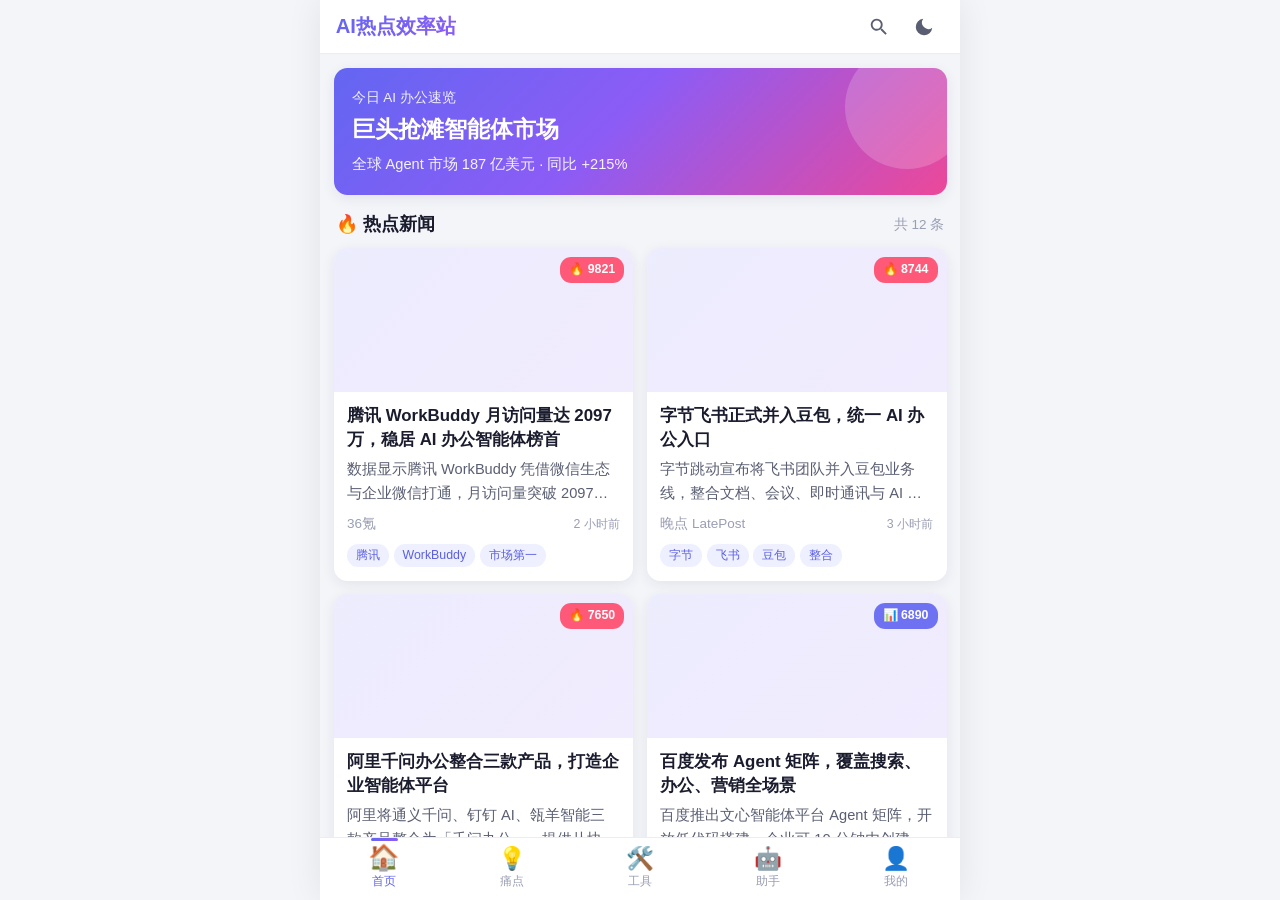
==== commit 2442e37d: "feat: 每日热点应用完整交付 (2026-08-07) - H5移动端应用「AI热点效率站」(5大模块) - 圆桌研讨痛点分析报告 - Chain-of-Thought SEO提示词模板 v3.0" ====
--- a/app/index.html
+++ b/app/index.html
@@ -2,208 +2,205 @@
 <html lang="zh-CN">
 <head>
   <meta charset="UTF-8" />
-  <!-- 移动端 viewport：适配各种手机屏幕，禁用缩放避免双击延迟 -->
+  <!-- 移动端 viewport：width=device-width，禁缩放，支持 viewport-fit=cover 以适配安全区域 -->
   <meta name="viewport" content="width=device-width, initial-scale=1.0, maximum-scale=1.0, user-scalable=no, viewport-fit=cover" />
-  <meta name="theme-color" content="#5b6cff" />
-  <meta name="description" content="每日热点智能聚合器 DailyHotspot —— 移动端AI热点聚合应用" />
-  <title>每日热点 · DailyHotspot</title>
-  <link rel="stylesheet" href="./styles/main.css" />
+  <meta name="theme-color" content="#6366f1" />
+  <meta name="description" content="AI热点效率站 - 每日AI热点信息过载+工具选择困难一站式解决方案" />
+  <title>AI热点效率站</title>
+  <link rel="stylesheet" href="./css/style.css" />
 </head>
 <body>
-  <!-- ====================================================================
-       应用骨架（移动端架构师：单视图容器 + 绝对定位切换，避免重排抖动）
-       ==================================================================== -->
-  <div class="app" id="app">
-
-    <!-- ===================== 顶部头部 ===================== -->
-    <header class="app-header">
-      <div class="logo">每日热点<span class="sub">DailyHotspot</span></div>
-      <!-- 搜索框（前端开发者：带防抖的实时搜索） -->
-      <div class="search-box" id="searchBox">
-        <span class="icon">🔍</span>
-        <input type="text" id="searchInput" placeholder="搜索热点 / 标签 / 关键词" autocomplete="off" />
-        <button class="clear-btn" id="searchClear" aria-label="清除">✕</button>
+  <!-- ============ 应用根容器 ============ -->
+  <div id="app" class="app">
+
+    <!-- ============ 顶部标题栏 ============ -->
+    <header class="app-header" id="appHeader">
+      <div class="header-inner">
+        <h1 class="header-title" id="headerTitle">AI热点效率站</h1>
+        <div class="header-actions">
+          <!-- 搜索按钮（首页可见） -->
+          <button class="icon-btn" id="searchBtn" aria-label="搜索" title="搜索">
+            <svg viewBox="0 0 24 24" width="22" height="22" aria-hidden="true">
+              <path fill="currentColor" d="M15.5 14h-.79l-.28-.27a6.5 6.5 0 1 0-.7.7l.27.28v.79l5 4.99L20.49 19zm-6 0A4.5 4.5 0 1 1 14 9.5 4.5 4.5 0 0 1 9.5 14z"/>
+            </svg>
+          </button>
+          <!-- 主题切换按钮 -->
+          <button class="icon-btn" id="themeToggle" aria-label="切换主题" title="切换深色/浅色">
+            <svg class="icon-sun" viewBox="0 0 24 24" width="22" height="22" aria-hidden="true">
+              <path fill="currentColor" d="M12 7a5 5 0 1 0 5 5 5 5 0 0 0-5-5zm0-5a1 1 0 0 1 1 1v2a1 1 0 0 1-2 0V3a1 1 0 0 1 1-1zm0 17a1 1 0 0 1 1 1v2a1 1 0 0 1-2 0v-2a1 1 0 0 1 1-1zM4.22 4.22a1 1 0 0 1 1.41 0l1.42 1.42a1 1 0 1 1-1.41 1.41L4.22 5.63a1 1 0 0 1 0-1.41zm12.73 12.73a1 1 0 0 1 1.41 0l1.42 1.42a1 1 0 0 1-1.41 1.41l-1.42-1.42a1 1 0 0 1 0-1.41zM2 12a1 1 0 0 1 1-1h2a1 1 0 0 1 0 2H3a1 1 0 0 1-1-1zm17 0a1 1 0 0 1 1-1h2a1 1 0 0 1 0 2h-2a1 1 0 0 1-1-1zM4.22 19.78a1 1 0 0 1 0-1.41l1.42-1.42a1 1 0 1 1 1.41 1.41l-1.42 1.42a1 1 0 0 1-1.41 0zM16.95 7.05a1 1 0 0 1 0-1.41l1.42-1.42a1 1 0 1 1 1.41 1.41l-1.42 1.42a1 1 0 0 1-1.41 0z"/>
+            </svg>
+            <svg class="icon-moon" viewBox="0 0 24 24" width="22" height="22" aria-hidden="true">
+              <path fill="currentColor" d="M21 12.79A9 9 0 1 1 11.21 3 7 7 0 0 0 21 12.79z"/>
+            </svg>
+          </button>
+        </div>
       </div>
-      <!-- 主题切换（深浅色） -->
-      <button class="theme-toggle" id="themeToggle" aria-label="切换主题">🌙</button>
     </header>
 
-    <!-- ===================== 主内容区（四视图） ===================== -->
+    <!-- ============ 主内容区（5 个 Tab 视图） ============ -->
     <main class="app-main" id="appMain">
 
-      <!-- -------- 视图1：首页（热点信息流） -------- -->
-      <section class="view-container active" id="view-home" data-view="home">
-        <div class="pull-refresh" id="pullRefresh">
-          <span class="pr-icon">⬇️</span>
-          <span class="pr-text">下拉刷新</span>
-        </div>
-        <div class="view-inner">
-          <!-- 分类筛选条 -->
-          <div class="category-bar" id="categoryBar"></div>
-          <!-- 热点列表（虚拟列表容器） -->
-          <div class="news-list" id="newsList"></div>
-          <!-- 上拉加载更多 -->
-          <div class="load-more" id="loadMore" style="display:none;">
-            <span class="lm-spinner"></span> 正在加载更多...
-          </div>
-        </div>
-      </section>
-
-      <!-- -------- 视图2：分类（按分类浏览全部） -------- -->
-      <section class="view-container" id="view-category" data-view="category">
-        <div class="view-inner">
-          <div class="dash-section">
-            <div class="sec-title">📂 分类总览</div>
-            <div id="categoryGrid"></div>
-          </div>
-          <div class="dash-section">
-            <div class="sec-title">📋 分类热点</div>
-            <div class="news-list" id="categoryNewsList"></div>
-          </div>
-        </div>
-      </section>
-
-      <!-- -------- 视图3：推荐（个性化推荐 + 效率仪表盘） -------- -->
-      <section class="view-container" id="view-recommend" data-view="recommend">
-        <div class="view-inner">
-          <!-- 推荐横幅 -->
-          <div class="rec-banner">
-            <div class="rb-title">为你智能推荐</div>
-            <div class="rb-desc" id="recBannerDesc">基于你的兴趣标签，AI 正在筛选最相关的热点…</div>
-          </div>
-
-          <!-- 兴趣标签管理 -->
-          <div class="interest-manager">
-            <div class="im-title">🎯 我的兴趣标签（点击切换）</div>
-            <div class="interest-tags" id="interestTags"></div>
-          </div>
-
-          <!-- 推荐列表 -->
-          <div class="dash-section">
-            <div class="sec-title">🔥 推荐热点</div>
-            <div class="news-list" id="recList"></div>
-          </div>
-
-          <!-- 效率仪表盘 -->
-          <div class="dash-section">
-            <div class="sec-title">📊 效率仪表盘</div>
-
-            <!-- 关键指标 -->
-            <div class="metrics-grid" id="metricsGrid"></div>
-
-            <!-- 每日阅读柱状图 -->
-            <div class="dash-card" style="margin-bottom:16px;">
-              <div class="sec-title" style="font-size:13px;">近7天阅读热点数</div>
-              <div class="bar-chart" id="barChart"></div>
-            </div>
-
-            <!-- 分类偏好环形图 -->
-            <div class="dash-card">
-              <div class="sec-title" style="font-size:13px;">分类偏好</div>
-              <div class="donut-wrap">
-                <div class="donut" id="donut" data-score=""></div>
-                <div class="donut-legend" id="donutLegend"></div>
-              </div>
-            </div>
-          </div>
-        </div>
-      </section>
-
-      <!-- -------- 视图4：我的（用户中心） -------- -->
-      <section class="view-container" id="view-mine" data-view="mine">
-        <div class="view-inner">
-          <!-- 用户卡 -->
-          <div class="profile-card" id="profileCard"></div>
-          <!-- 数据统计 -->
-          <div class="profile-stats" id="profileStats"></div>
-
-          <!-- 效率得分 -->
-          <div class="dash-card" style="margin-bottom:16px;">
-            <div class="sec-title" style="font-size:13px;display:flex;justify-content:space-between;">
-              <span>AI 信息消费效率得分</span>
-              <span id="scoreVal" style="color:var(--color-success);">0</span>
-            </div>
-            <div class="score-bar"><div class="score-fill" id="scoreFill"></div></div>
-            <div style="font-size:11px;color:var(--text-tertiary);margin-top:6px;">
-              得分综合阅读量、摘要生成数与分类均衡度
-            </div>
-          </div>
-
-          <!-- 菜单 -->
-          <div class="menu-list">
-            <div class="menu-item" data-action="theme">
-              <span class="mi-icon">🎨</span>
-              <span class="mi-text">切换深浅色主题</span>
-              <span class="mi-arrow">›</span>
-            </div>
-            <div class="menu-item" data-action="interests">
-              <span class="mi-icon">🎯</span>
-              <span class="mi-text">管理兴趣标签</span>
-              <span class="mi-arrow">›</span>
-            </div>
-            <div class="menu-item" data-action="refresh">
-              <span class="mi-icon">🔄</span>
-              <span class="mi-text">刷新热点数据</span>
-              <span class="mi-arrow">›</span>
-            </div>
-            <div class="menu-item" data-action="test">
-              <span class="mi-icon">🧪</span>
-              <span class="mi-text">运行功能测试</span>
-              <span class="mi-arrow">›</span>
-            </div>
-            <div class="menu-item" data-action="about">
-              <span class="mi-icon">ℹ️</span>
-              <span class="mi-text">关于 DailyHotspot</span>
-              <span class="mi-arrow">›</span>
-            </div>
-          </div>
-        </div>
+      <!-- ----- 视图1：首页热点流 ----- -->
+      <section class="view" id="view-home" data-tab="home" aria-label="首页热点流">
+        <!-- 下拉刷新指示器 -->
+        <div class="pull-refresh-indicator" id="pullIndicator">
+          <span class="spinner" aria-hidden="true"></span>
+          <span class="pull-text">下拉刷新</span>
+        </div>
+
+        <!-- 今日概览 banner -->
+        <div class="today-banner">
+          <div class="today-banner__bg" aria-hidden="true"></div>
+          <div class="today-banner__content">
+            <p class="today-banner__label">今日 AI 办公速览</p>
+            <h2 class="today-banner__title">巨头抢滩智能体市场</h2>
+            <p class="today-banner__desc">全球 Agent 市场 187 亿美元 · 同比 +215%</p>
+          </div>
+        </div>
+
+        <!-- 热点新闻列表（JS 动态渲染） -->
+        <div class="section-head">
+          <h3 class="section-head__title">🔥 热点新闻</h3>
+          <span class="section-head__extra" id="newsCount">共 0 条</span>
+        </div>
+        <div class="news-list" id="newsList" role="list"></div>
+
+        <!-- 上拉加载更多 -->
+        <div class="load-more" id="loadMore">
+          <span class="spinner spinner--sm" aria-hidden="true"></span>
+          <span class="load-more__text">上拉加载更多</span>
+        </div>
+      </section>
+
+      <!-- ----- 视图2：痛点分析（大佬圆桌） ----- -->
+      <section class="view view--hidden" id="view-pain" data-tab="pain" aria-label="痛点分析">
+        <div class="view-intro">
+          <h2 class="view-intro__title">大佬圆桌 · 痛点视角</h2>
+          <p class="view-intro__desc">四位行业领袖如何看待 AI 办公的痛点与破局之道</p>
+        </div>
+        <div class="perspective-list" id="perspectiveList" role="list"></div>
+      </section>
+
+      <!-- ----- 视图3：效率工具推荐 ----- -->
+      <section class="view view--hidden" id="view-tools" data-tab="tools" aria-label="效率工具推荐">
+        <div class="view-intro">
+          <h2 class="view-intro__title">效率工具推荐</h2>
+          <p class="view-intro__desc">精选 2026 AI 办公提效工具，一键收藏</p>
+        </div>
+        <!-- 分类筛选 -->
+        <div class="filter-bar" id="toolFilter" role="tablist"></div>
+        <div class="tool-list" id="toolList" role="list"></div>
+      </section>
+
+      <!-- ----- 视图4：AI 助手对话框 ----- -->
+      <section class="view view--hidden" id="view-assistant" data-tab="assistant" aria-label="AI助手">
+        <div class="chat-window" id="chatWindow">
+          <!-- 对话消息由 JS 渲染 -->
+          <div class="chat-messages" id="chatMessages" aria-live="polite"></div>
+        </div>
+        <!-- 快捷问题 -->
+        <div class="chat-quick" id="chatQuick"></div>
+        <!-- 输入区 -->
+        <form class="chat-input-bar" id="chatForm">
+          <input
+            type="text"
+            class="chat-input"
+            id="chatInput"
+            placeholder="问问 AI 办公那些事…"
+            autocomplete="off"
+            enterkeyhint="send"
+          />
+          <button type="submit" class="chat-send" id="chatSend" aria-label="发送">发送</button>
+        </form>
+      </section>
+
+      <!-- ----- 视图5：个人中心 ----- -->
+      <section class="view view--hidden" id="view-profile" data-tab="profile" aria-label="个人中心">
+        <!-- 用户卡片 -->
+        <div class="profile-card">
+          <div class="profile-card__avatar" aria-hidden="true">效</div>
+          <div class="profile-card__info">
+            <p class="profile-card__name">效率探索者</p>
+            <p class="profile-card__desc">让 AI 嵌入你的真实工作流</p>
+          </div>
+        </div>
+
+        <!-- 数据统计 -->
+        <div class="stats-grid" id="statsGrid">
+          <div class="stat-item">
+            <span class="stat-item__num" id="statFav">0</span>
+            <span class="stat-item__label">收藏</span>
+          </div>
+          <div class="stat-item">
+            <span class="stat-item__num" id="statHis">0</span>
+            <span class="stat-item__label">阅读历史</span>
+          </div>
+          <div class="stat-item">
+            <span class="stat-item__num" id="statNews">0</span>
+            <span class="stat-item__label">今日热点</span>
+          </div>
+        </div>
+
+        <!-- 主题切换 -->
+        <div class="setting-row" id="themeRow">
+          <span class="setting-row__icon">🌓</span>
+          <span class="setting-row__label">深色模式</span>
+          <label class="switch">
+            <input type="checkbox" id="themeSwitch" />
+            <span class="switch__slider"></span>
+          </label>
+        </div>
+
+        <!-- 收藏夹与历史切换 -->
+        <div class="profile-tabs" id="profileTabs" role="tablist">
+          <button class="profile-tab profile-tab--active" data-ptab="fav" role="tab">收藏夹</button>
+          <button class="profile-tab" data-ptab="his" role="tab">阅读历史</button>
+        </div>
+        <div class="profile-list" id="profileList"></div>
       </section>
 
     </main>
 
-    <!-- ===================== 底部 Tab 导航栏 ===================== -->
-    <nav class="tabbar" id="tabbar">
-      <button class="tab-item active" data-view="home">
-        <span class="tab-icon">🏠</span>
-        <span>首页</span>
-      </button>
-      <button class="tab-item" data-view="category">
-        <span class="tab-icon">📂</span>
-        <span>分类</span>
-      </button>
-      <button class="tab-item" data-view="recommend">
-        <span class="tab-icon">✨</span>
-        <span>推荐</span>
-      </button>
-      <button class="tab-item" data-view="mine">
-        <span class="tab-icon">👤</span>
-        <span>我的</span>
+    <!-- ============ 底部 Tab 导航栏 ============ -->
+    <nav class="tabbar" id="tabbar" aria-label="主导航">
+      <button class="tabbar__item tabbar__item--active" data-tab="home" role="tab" aria-selected="true">
+        <span class="tabbar__icon">🏠</span>
+        <span class="tabbar__label">首页</span>
+      </button>
+      <button class="tabbar__item" data-tab="pain" role="tab" aria-selected="false">
+        <span class="tabbar__icon">💡</span>
+        <span class="tabbar__label">痛点</span>
+      </button>
+      <button class="tabbar__item" data-tab="tools" role="tab" aria-selected="false">
+        <span class="tabbar__icon">🛠️</span>
+        <span class="tabbar__label">工具</span>
+      </button>
+      <button class="tabbar__item" data-tab="assistant" role="tab" aria-selected="false">
+        <span class="tabbar__icon">🤖</span>
+        <span class="tabbar__label">助手</span>
+      </button>
+      <button class="tabbar__item" data-tab="profile" role="tab" aria-selected="false">
+        <span class="tabbar__icon">👤</span>
+        <span class="tabbar__label">我的</span>
       </button>
     </nav>
 
-    <!-- ===================== 多视角解读弹窗 ===================== -->
-    <div class="modal-mask" id="modalMask">
-      <div class="modal-sheet" id="modalSheet">
-        <div class="sheet-handle"></div>
-        <div class="sheet-title" id="sheetTitle">多视角解读</div>
-        <div class="sheet-sub" id="sheetSub"></div>
-        <div class="sheet-body" id="sheetBody"></div>
+    <!-- ============ 详情弹层（热点详情 / 工具详情） ============ -->
+    <div class="modal" id="detailModal" aria-hidden="true" role="dialog" aria-modal="true">
+      <div class="modal__mask" id="modalMask"></div>
+      <div class="modal__panel" id="modalPanel" role="document">
+        <button class="modal__close" id="modalClose" aria-label="关闭">×</button>
+        <div class="modal__body" id="modalBody"></div>
       </div>
     </div>
 
-    <!-- ===================== Toast 提示 ===================== -->
-    <div class="toast" id="toast"></div>
-
-    <!-- ===================== 浮动测试入口 ===================== -->
-    <button id="test-panel" aria-label="运行测试">测试</button>
+    <!-- ============ 轻提示 ============ -->
+    <div class="toast" id="toast" aria-live="assertive"></div>
+
   </div>
 
-  <!-- ====================================================================
-       脚本加载（注意顺序：数据 -> 逻辑 -> 测试）
-       ==================================================================== -->
+  <!-- ============ 脚本（顺序：数据 -> 逻辑） ============ -->
   <script src="./js/data.js"></script>
   <script src="./js/app.js"></script>
-  <script src="./js/test.js"></script>
 </body>
 </html>
--- a/app/css/style.css
+++ b/app/css/style.css
@@ -0,0 +1,906 @@
+/* =====================================================================
+ * AI热点效率站 - 样式表
+ * ---------------------------------------------------------------------
+ * 设计原则：
+ *   1) 移动优先 + 安全区域适配（env(safe-area-inset-*)）
+ *   2) CSS 变量驱动深色/浅色主题，JS 仅切换 data-theme 属性
+ *   3) 现代渐变 + 卡片式设计，硬件加速动画（transform/opacity）
+ *   4) rem 响应式排版（根字号 clamp 随视口缩放），触控友好（≥44px 点击区）
+ *
+ * 单位说明：设计稿以 375 宽为基准，1rem = 16px（375 视口），
+ *           原设计 rpx 值按 32rpx = 1rem 换算为 rem。
+ * ===================================================================== */
+
+/* ============================ 1. 主题变量 ============================ */
+:root {
+  /* 品牌色 */
+  --brand: #6366f1;
+  --brand-2: #8b5cf6;
+  --brand-grad: linear-gradient(135deg, #6366f1 0%, #8b5cf6 100%);
+  --brand-grad-soft: linear-gradient(135deg, rgba(99,102,241,.12), rgba(139,92,246,.12));
+
+  /* 浅色主题（默认） */
+  --bg: #f4f5f9;
+  --bg-elev: #ffffff;
+  --bg-soft: #f0f1f6;
+  --text: #1a1c2e;
+  --text-2: #5a5e72;
+  --text-3: #9a9eb4;
+  --border: #ebedf3;
+  --card: #ffffff;
+  --shadow: 0 0.1875rem 0.75rem rgba(30, 32, 60, .08);
+  --shadow-lg: 0 0.375rem 1.25rem rgba(30, 32, 60, .14);
+  --mask: rgba(20, 22, 40, .5);
+  --tag-bg: #eef0ff;
+  --tag-text: #5b5fe0;
+  --heat: #ff4d6d;
+  --star: #ffb020;
+
+  /* 尺寸（rem） */
+  --header-h: 3rem;
+  --tabbar-h: 3.5rem;
+  --radius: 0.75rem;
+  --radius-sm: 0.5rem;
+  --radius-lg: 1rem;
+
+  /* 安全区 */
+  --safe-top: env(safe-area-inset-top, 0px);
+  --safe-bottom: env(safe-area-inset-bottom, 0px);
+}
+
+/* 深色主题 */
+[data-theme="dark"] {
+  --bg: #0e1018;
+  --bg-elev: #181b27;
+  --bg-soft: #20243350;
+  --text: #eef0f8;
+  --text-2: #aab0c4;
+  --text-3: #6b7186;
+  --border: #2a2e3e;
+  --card: #181b27;
+  --shadow: 0 0.1875rem 0.75rem rgba(0, 0, 0, .4);
+  --shadow-lg: 0 0.375rem 1.25rem rgba(0, 0, 0, .55);
+  --mask: rgba(0, 0, 0, .65);
+  --tag-bg: #2a2f4a;
+  --tag-text: #a5acff;
+  --heat: #ff6b8a;
+  --brand-grad-soft: linear-gradient(135deg, rgba(99,102,241,.22), rgba(139,92,246,.22));
+}
+
+/* ============================ 2. 基础重置 ============================ */
+* { margin: 0; padding: 0; box-sizing: border-box; -webkit-tap-highlight-color: transparent; }
+html, body { height: 100%; }
+/* 响应式根字号：375 视口下 1rem=16px，随视口缩放，桌面端封顶 18px，小屏兜底 14px */
+html { font-size: clamp(14px, 4.267vw, 18px); }
+
+body {
+  font-family: -apple-system, BlinkMacSystemFont, "Segoe UI", "PingFang SC",
+    "Hiragino Sans GB", "Microsoft YaHei", Roboto, Helvetica, Arial, sans-serif,
+    "Apple Color Emoji", "Segoe UI Emoji", "Noto Color Emoji", "Twemoji Mozilla";
+  background: var(--bg);
+  color: var(--text);
+  font-size: 0.875rem;
+  line-height: 1.55;
+  -webkit-font-smoothing: antialiased;
+  overflow: hidden;
+  transition: background-color .3s ease, color .3s ease;
+}
+
+button { font-family: inherit; cursor: pointer; border: none; background: none; color: inherit; }
+img { display: block; max-width: 100%; }
+ul, li { list-style: none; }
+input { font-family: inherit; }
+
+/* 滚动条隐藏（移动端） */
+::-webkit-scrollbar { width: 0; height: 0; }
+
+/* ============================ 3. 应用骨架 ============================ */
+.app {
+  display: flex;
+  flex-direction: column;
+  height: 100vh;
+  height: 100dvh; /* 动态视口，解决移动端地址栏跳动 */
+  max-width: 640px; /* 桌面端居中 */
+  margin: 0 auto;
+  position: relative;
+  background: var(--bg);
+}
+
+/* ----- 顶部标题栏 ----- */
+.app-header {
+  flex-shrink: 0;
+  height: calc(var(--header-h) + var(--safe-top));
+  padding-top: var(--safe-top);
+  background: var(--bg-elev);
+  border-bottom: 1px solid var(--border);
+  position: relative;
+  z-index: 20;
+  transition: background-color .3s ease, border-color .3s ease;
+}
+.header-inner {
+  height: var(--header-h);
+  padding: 0 0.875rem;
+  display: flex;
+  align-items: center;
+  justify-content: space-between;
+}
+.header-title {
+  font-size: 1.125rem;
+  font-weight: 700;
+  background: var(--brand-grad);
+  -webkit-background-clip: text;
+  background-clip: text;
+  -webkit-text-fill-color: transparent;
+}
+.header-actions { display: flex; align-items: center; gap: 0.25rem; }
+.icon-btn {
+  width: 2.25rem; height: 2.25rem;
+  border-radius: 50%;
+  display: flex; align-items: center; justify-content: center;
+  color: var(--text-2);
+  transition: background-color .2s, transform .15s;
+}
+.icon-btn:active { background: var(--bg-soft); transform: scale(.92); }
+.icon-sun { display: none; }
+[data-theme="dark"] .icon-sun { display: block; }
+[data-theme="dark"] .icon-moon { display: none; }
+
+/* ----- 主内容区 ----- */
+.app-main {
+  flex: 1;
+  position: relative;
+  overflow: hidden;
+}
+.view {
+  position: absolute;
+  inset: 0;
+  overflow-y: auto;
+  overflow-x: hidden;
+  -webkit-overflow-scrolling: touch;
+  padding: 0.75rem 0.75rem calc(var(--tabbar-h) + var(--safe-bottom) + 1.25rem);
+  opacity: 1;
+  transform: translateZ(0);
+  transition: opacity .25s ease;
+}
+.view--hidden {
+  opacity: 0;
+  pointer-events: none;
+  visibility: hidden;
+}
+
+/* ----- 底部 Tab 栏 ----- */
+.tabbar {
+  flex-shrink: 0;
+  height: calc(var(--tabbar-h) + var(--safe-bottom));
+  padding-bottom: var(--safe-bottom);
+  display: flex;
+  background: var(--bg-elev);
+  border-top: 1px solid var(--border);
+  position: relative;
+  z-index: 20;
+  transition: background-color .3s ease, border-color .3s ease;
+}
+.tabbar__item {
+  flex: 1;
+  display: flex;
+  flex-direction: column;
+  align-items: center;
+  justify-content: center;
+  gap: 0.125rem;
+  color: var(--text-3);
+  transition: color .2s, transform .15s;
+  position: relative;
+}
+.tabbar__icon { font-size: 1.25rem; line-height: 1; transition: transform .2s; }
+.tabbar__label { font-size: 0.6875rem; font-weight: 500; }
+.tabbar__item--active { color: var(--brand); }
+.tabbar__item--active .tabbar__icon { transform: translateY(-0.0625rem) scale(1.12); }
+.tabbar__item--active::before {
+  content: "";
+  position: absolute;
+  top: 0;
+  width: 1.5rem; height: 0.1875rem;
+  border-radius: 0.1875rem;
+  background: var(--brand-grad);
+}
+.tabbar__item:active { transform: scale(.92); }
+
+/* ============================ 4. 通用组件 ============================ */
+.section-head {
+  display: flex;
+  align-items: center;
+  justify-content: space-between;
+  margin: 0.875rem 0.125rem 0.5rem;
+}
+.section-head__title { font-size: 1rem; font-weight: 700; }
+.section-head__extra { font-size: 0.75rem; color: var(--text-3); }
+
+.view-intro { padding: 0.25rem 0.125rem 0.625rem; }
+.view-intro__title { font-size: 1.1875rem; font-weight: 700; margin-bottom: 0.25rem; }
+.view-intro__desc { font-size: 0.8125rem; color: var(--text-2); }
+
+/* 标签 */
+.tag {
+  display: inline-block;
+  padding: 0.125rem 0.5rem;
+  border-radius: 0.625rem;
+  font-size: 0.6875rem;
+  background: var(--tag-bg);
+  color: var(--tag-text);
+  line-height: 1.5;
+}
+
+/* 卡片基础 */
+.card {
+  background: var(--card);
+  border-radius: var(--radius);
+  box-shadow: var(--shadow);
+  overflow: hidden;
+  transition: transform .2s ease, box-shadow .2s ease;
+}
+
+/* 加载动画 spinner */
+.spinner {
+  width: 1.25rem; height: 1.25rem;
+  border: 0.125rem solid var(--border);
+  border-top-color: var(--brand);
+  border-radius: 50%;
+  animation: spin .8s linear infinite;
+}
+.spinner--sm { width: 0.875rem; height: 0.875rem; border-width: 0.09375rem; }
+@keyframes spin { to { transform: rotate(360deg); } }
+
+/* ============================ 5. 首页：banner + 热点流 ============================ */
+.today-banner {
+  position: relative;
+  border-radius: var(--radius);
+  overflow: hidden;
+  padding: 1.125rem 1rem;
+  color: #fff;
+  box-shadow: var(--shadow);
+}
+.today-banner__bg {
+  position: absolute; inset: 0;
+  background: linear-gradient(135deg, #6366f1 0%, #8b5cf6 45%, #ec4899 100%);
+}
+.today-banner__bg::after {
+  content: "";
+  position: absolute;
+  right: -1.25rem; top: -1.25rem;
+  width: 6.875rem; height: 6.875rem;
+  border-radius: 50%;
+  background: rgba(255,255,255,.18);
+}
+.today-banner__content { position: relative; z-index: 1; }
+.today-banner__label { font-size: 0.75rem; opacity: .9; }
+.today-banner__title { font-size: 1.25rem; font-weight: 800; margin: 0.25rem 0; }
+.today-banner__desc { font-size: 0.8125rem; opacity: .92; }
+
+/* 下拉刷新指示器 */
+.pull-refresh-indicator {
+  display: none;
+  align-items: center;
+  justify-content: center;
+  gap: 0.375rem;
+  height: 2.25rem;
+  color: var(--text-2);
+  font-size: 0.75rem;
+}
+.pull-refresh-indicator.is-active { display: flex; }
+
+/* 新闻卡片 */
+.news-list { display: flex; flex-direction: column; gap: 0.75rem; }
+.news-card {
+  background: var(--card);
+  border-radius: var(--radius);
+  box-shadow: var(--shadow);
+  overflow: hidden;
+  transition: transform .2s ease, box-shadow .2s ease;
+  animation: fadeUp .4s ease both;
+}
+.news-card:active { transform: scale(.985); box-shadow: var(--shadow-lg); }
+.news-card__cover {
+  position: relative;
+  width: 100%;
+  height: 0;
+  padding-bottom: 48%;
+  background: var(--brand-grad-soft);
+  overflow: hidden;
+}
+.news-card__cover img {
+  position: absolute; inset: 0;
+  width: 100%; height: 100%;
+  object-fit: cover;
+  opacity: 0;
+  transition: opacity .4s ease;
+}
+.news-card__cover img.is-loaded { opacity: 1; }
+.news-card__heat {
+  position: absolute;
+  top: 0.5rem; right: 0.5rem;
+  padding: 0.1875rem 0.5rem;
+  border-radius: 0.625rem;
+  background: rgba(255,77,109,.92);
+  color: #fff;
+  font-size: 0.6875rem;
+  font-weight: 600;
+  backdrop-filter: blur(4px);
+}
+.news-card__body { padding: 0.6875rem 0.75rem 0.75rem; }
+.news-card__title {
+  font-size: 0.9375rem;
+  font-weight: 700;
+  line-height: 1.4;
+  margin-bottom: 0.375rem;
+  display: -webkit-box;
+  -webkit-line-clamp: 2;
+  -webkit-box-orient: vertical;
+  overflow: hidden;
+}
+.news-card__summary {
+  font-size: 0.8125rem;
+  color: var(--text-2);
+  line-height: 1.6;
+  display: -webkit-box;
+  -webkit-line-clamp: 2;
+  -webkit-box-orient: vertical;
+  overflow: hidden;
+  margin-bottom: 0.5rem;
+}
+.news-card__meta {
+  display: flex;
+  align-items: center;
+  justify-content: space-between;
+  gap: 0.375rem;
+}
+.news-card__source { font-size: 0.75rem; color: var(--text-3); }
+.news-card__time { font-size: 0.6875rem; color: var(--text-3); }
+.news-card__tags { display: flex; flex-wrap: wrap; gap: 0.25rem; margin-top: 0.5rem; }
+
+/* 上拉加载 */
+.load-more {
+  display: flex;
+  align-items: center;
+  justify-content: center;
+  gap: 0.375rem;
+  padding: 1rem 0 0.5rem;
+  color: var(--text-3);
+  font-size: 0.75rem;
+}
+.load-more.is-loading .load-more__text::after { content: "加载中…"; }
+.load-more.is-loading .load-more__text { font-size: 0; }
+.load-more.is-end .load-more__text::after { content: "— 已经到底啦 —"; }
+.load-more.is-end .load-more__text { font-size: 0.75rem; }
+.load-more.is-end .spinner { display: none; }
+
+/* ============================ 6. 痛点圆桌 ============================ */
+.perspective-list { display: flex; flex-direction: column; gap: 0.875rem; }
+.perspective-card {
+  background: var(--card);
+  border-radius: var(--radius);
+  box-shadow: var(--shadow);
+  overflow: hidden;
+  animation: fadeUp .45s ease both;
+  transition: transform .2s ease;
+}
+.perspective-card:active { transform: scale(.985); }
+.perspective-card__top {
+  display: flex;
+  align-items: center;
+  gap: 0.625rem;
+  padding: 0.875rem 0.875rem 0;
+}
+.perspective-card__avatar {
+  width: 3rem; height: 3rem;
+  border-radius: 50%;
+  display: flex; align-items: center; justify-content: center;
+  font-size: 1.5rem;
+  color: #fff;
+  flex-shrink: 0;
+  box-shadow: 0 0.125rem 0.5rem rgba(0,0,0,.15);
+}
+.perspective-card__name { font-size: 1rem; font-weight: 700; }
+.perspective-card__role { font-size: 0.75rem; color: var(--text-3); }
+.perspective-card__viewpoint {
+  margin: 0.625rem 0.875rem 0;
+  padding: 0.625rem 0.75rem;
+  border-radius: var(--radius-sm);
+  background: var(--brand-grad-soft);
+  font-size: 0.875rem;
+  font-weight: 600;
+  line-height: 1.6;
+  color: var(--text);
+}
+.perspective-card__detail {
+  padding: 0.625rem 0.875rem 0.25rem;
+  font-size: 0.84375rem;
+  color: var(--text-2);
+  line-height: 1.75;
+}
+.perspective-card__tags {
+  display: flex;
+  flex-wrap: wrap;
+  gap: 0.375rem;
+  padding: 0.375rem 0.875rem 0.875rem;
+}
+
+/* ============================ 7. 工具推荐 ============================ */
+.filter-bar {
+  display: flex;
+  gap: 0.5rem;
+  overflow-x: auto;
+  padding: 0.25rem 0.125rem 0.75rem;
+  margin: 0 -0.125rem;
+  scrollbar-width: none;
+}
+.filter-bar::-webkit-scrollbar { display: none; }
+.filter-chip {
+  flex-shrink: 0;
+  padding: 0.375rem 0.875rem;
+  border-radius: 1.25rem;
+  background: var(--bg-soft);
+  color: var(--text-2);
+  font-size: 0.8125rem;
+  font-weight: 500;
+  white-space: nowrap;
+  transition: all .2s ease;
+}
+.filter-chip--active {
+  background: var(--brand-grad);
+  color: #fff;
+  box-shadow: 0 0.1875rem 0.5rem rgba(99,102,241,.35);
+}
+
+.tool-list { display: flex; flex-direction: column; gap: 0.75rem; }
+.tool-card {
+  background: var(--card);
+  border-radius: var(--radius);
+  box-shadow: var(--shadow);
+  padding: 0.875rem;
+  animation: fadeUp .4s ease both;
+  transition: transform .2s ease;
+}
+.tool-card:active { transform: scale(.985); }
+.tool-card__head {
+  display: flex;
+  align-items: flex-start;
+  gap: 0.625rem;
+  margin-bottom: 0.5rem;
+}
+.tool-card__icon {
+  width: 2.75rem; height: 2.75rem;
+  border-radius: 0.6875rem;
+  display: flex; align-items: center; justify-content: center;
+  font-size: 1.375rem;
+  background: var(--brand-grad-soft);
+  flex-shrink: 0;
+}
+.tool-card__info { flex: 1; min-width: 0; }
+.tool-card__name {
+  font-size: 1rem; font-weight: 700;
+  display: flex; align-items: center; gap: 0.375rem;
+  flex-wrap: wrap;
+}
+.tool-card__vendor { font-size: 0.75rem; color: var(--text-3); margin-top: 0.125rem; }
+.tool-card__highlight {
+  font-size: 0.625rem;
+  padding: 0.0625rem 0.375rem;
+  border-radius: 0.5rem;
+  background: linear-gradient(135deg, #f59e0b, #f97316);
+  color: #fff;
+  font-weight: 600;
+}
+.tool-card__desc {
+  font-size: 0.8125rem;
+  color: var(--text-2);
+  line-height: 1.6;
+  margin-bottom: 0.5rem;
+  display: -webkit-box;
+  -webkit-line-clamp: 2;
+  -webkit-box-orient: vertical;
+  overflow: hidden;
+}
+.tool-card__meta {
+  display: flex;
+  align-items: center;
+  justify-content: space-between;
+  margin-bottom: 0.5rem;
+}
+.tool-card__rating { display: flex; align-items: center; gap: 0.25rem; }
+.tool-card__stars { color: var(--star); font-size: 0.75rem; letter-spacing: 0.0625rem; }
+.tool-card__score { font-size: 0.875rem; font-weight: 700; color: var(--star); }
+.tool-card__price { font-size: 0.75rem; color: var(--text-3); }
+.tool-card__scenarios { display: flex; flex-wrap: wrap; gap: 0.3125rem; margin-bottom: 0.625rem; }
+.tool-card__footer { display: flex; gap: 0.5rem; }
+.tool-card__btn {
+  flex: 1;
+  height: 2.375rem;
+  border-radius: var(--radius-sm);
+  font-size: 0.8125rem;
+  font-weight: 600;
+  display: flex; align-items: center; justify-content: center; gap: 0.25rem;
+  transition: transform .15s, opacity .2s;
+}
+.tool-card__btn:active { transform: scale(.96); }
+.tool-card__btn--ghost { background: var(--bg-soft); color: var(--text-2); }
+.tool-card__btn--fav { background: var(--brand-grad-soft); color: var(--brand); }
+.tool-card__btn--fav.is-faved { background: var(--brand-grad); color: #fff; }
+
+/* ============================ 8. AI 助手对话框 ============================ */
+#view-assistant {
+  display: flex;
+  flex-direction: column;
+  padding: 0;
+}
+.chat-window {
+  flex: 1;
+  overflow-y: auto;
+  -webkit-overflow-scrolling: touch;
+  padding: 0.75rem 0.75rem 0.5rem;
+}
+.chat-messages { display: flex; flex-direction: column; gap: 0.75rem; }
+
+.msg { display: flex; gap: 0.5rem; max-width: 88%; animation: fadeUp .35s ease both; }
+.msg--ai { align-self: flex-start; }
+.msg--me { align-self: flex-end; flex-direction: row-reverse; }
+.msg__avatar {
+  width: 2.25rem; height: 2.25rem;
+  border-radius: 50%;
+  display: flex; align-items: center; justify-content: center;
+  font-size: 1.0625rem;
+  flex-shrink: 0;
+}
+.msg--ai .msg__avatar { background: var(--brand-grad); color: #fff; }
+.msg--me .msg__avatar { background: linear-gradient(135deg, #34d399, #10b981); color: #fff; }
+.msg__bubble {
+  padding: 0.625rem 0.75rem;
+  border-radius: 0.75rem;
+  font-size: 0.84375rem;
+  line-height: 1.65;
+  box-shadow: var(--shadow);
+}
+.msg--ai .msg__bubble {
+  background: var(--card);
+  color: var(--text);
+  border-top-left-radius: 0.1875rem;
+}
+.msg--me .msg__bubble {
+  background: var(--brand-grad);
+  color: #fff;
+  border-top-right-radius: 0.1875rem;
+}
+.msg__bubble p + p { margin-top: 0.3125rem; }
+/* 打字光标 */
+.typing-cursor {
+  display: inline-block;
+  width: 0.125rem; height: 0.875rem;
+  background: var(--brand);
+  margin-left: 0.125rem;
+  vertical-align: middle;
+  animation: blink 1s steps(2) infinite;
+}
+@keyframes blink { 50% { opacity: 0; } }
+
+/* 快捷问题 */
+.chat-quick {
+  flex-shrink: 0;
+  display: flex;
+  gap: 0.4375rem;
+  overflow-x: auto;
+  padding: 0.375rem 0.75rem;
+  scrollbar-width: none;
+}
+.chat-quick::-webkit-scrollbar { display: none; }
+.chat-quick__item {
+  flex-shrink: 0;
+  padding: 0.375rem 0.75rem;
+  border-radius: 1.25rem;
+  background: var(--bg-soft);
+  color: var(--text-2);
+  font-size: 0.78125rem;
+  border: 1px solid var(--border);
+  white-space: nowrap;
+  transition: all .2s;
+}
+.chat-quick__item:active { transform: scale(.95); background: var(--brand-grad-soft); color: var(--brand); }
+
+/* 输入栏 */
+.chat-input-bar {
+  flex-shrink: 0;
+  display: flex;
+  gap: 0.5rem;
+  padding: 0.5rem 0.75rem calc(0.625rem + var(--safe-bottom));
+  background: var(--bg-elev);
+  border-top: 1px solid var(--border);
+}
+.chat-input {
+  flex: 1;
+  height: 2.5rem;
+  padding: 0 0.875rem;
+  border-radius: 1.25rem;
+  background: var(--bg-soft);
+  border: 1px solid var(--border);
+  color: var(--text);
+  font-size: 0.875rem;
+  outline: none;
+  transition: border-color .2s;
+}
+.chat-input:focus { border-color: var(--brand); }
+.chat-send {
+  padding: 0 1.125rem;
+  height: 2.5rem;
+  border-radius: 1.25rem;
+  background: var(--brand-grad);
+  color: #fff;
+  font-size: 0.875rem;
+  font-weight: 600;
+  transition: transform .15s, opacity .2s;
+}
+.chat-send:active { transform: scale(.95); }
+.chat-send:disabled { opacity: .5; }
+
+/* ============================ 9. 个人中心 ============================ */
+.profile-card {
+  display: flex;
+  align-items: center;
+  gap: 0.75rem;
+  padding: 1rem;
+  border-radius: var(--radius);
+  background: var(--brand-grad);
+  color: #fff;
+  box-shadow: var(--shadow);
+  position: relative;
+  overflow: hidden;
+}
+.profile-card::after {
+  content: "";
+  position: absolute;
+  right: -0.9375rem; bottom: -0.9375rem;
+  width: 5rem; height: 5rem;
+  border-radius: 50%;
+  background: rgba(255,255,255,.15);
+}
+.profile-card__avatar {
+  width: 3.5rem; height: 3.5rem;
+  border-radius: 50%;
+  background: rgba(255,255,255,.25);
+  display: flex; align-items: center; justify-content: center;
+  font-size: 1.625rem; font-weight: 700;
+  flex-shrink: 0;
+}
+.profile-card__info { position: relative; z-index: 1; }
+.profile-card__name { font-size: 1.125rem; font-weight: 700; }
+.profile-card__desc { font-size: 0.78125rem; opacity: .9; margin-top: 0.1875rem; }
+
+.stats-grid {
+  display: flex;
+  margin: 0.75rem 0;
+  background: var(--card);
+  border-radius: var(--radius);
+  box-shadow: var(--shadow);
+  overflow: hidden;
+}
+.stat-item {
+  flex: 1;
+  padding: 0.875rem 0;
+  text-align: center;
+  position: relative;
+}
+.stat-item + .stat-item::before {
+  content: "";
+  position: absolute;
+  left: 0; top: 25%;
+  width: 1px; height: 50%;
+  background: var(--border);
+}
+.stat-item__num { display: block; font-size: 1.375rem; font-weight: 800; color: var(--brand); }
+.stat-item__label { display: block; font-size: 0.75rem; color: var(--text-3); margin-top: 0.125rem; }
+
+.setting-row {
+  display: flex;
+  align-items: center;
+  gap: 0.5rem;
+  padding: 0.875rem 1rem;
+  background: var(--card);
+  border-radius: var(--radius);
+  box-shadow: var(--shadow);
+  margin-bottom: 0.75rem;
+}
+.setting-row__icon { font-size: 1.0625rem; }
+.setting-row__label { flex: 1; font-size: 0.875rem; font-weight: 500; }
+
+/* 开关 */
+.switch { position: relative; display: inline-block; width: 2.875rem; height: 1.625rem; }
+.switch input { opacity: 0; width: 0; height: 0; }
+.switch__slider {
+  position: absolute; inset: 0;
+  background: var(--border);
+  border-radius: 1.625rem;
+  transition: background .25s;
+}
+.switch__slider::before {
+  content: "";
+  position: absolute;
+  width: 1.375rem; height: 1.375rem;
+  left: 0.125rem; top: 0.125rem;
+  background: #fff;
+  border-radius: 50%;
+  transition: transform .25s;
+  box-shadow: 0 0.0625rem 0.25rem rgba(0,0,0,.2);
+}
+.switch input:checked + .switch__slider { background: var(--brand-grad); }
+.switch input:checked + .switch__slider::before { transform: translateX(1.25rem); }
+
+/* 个人中心二级 tab */
+.profile-tabs {
+  display: flex;
+  gap: 0.5rem;
+  margin-bottom: 0.625rem;
+}
+.profile-tab {
+  flex: 1;
+  padding: 0.5625rem 0;
+  border-radius: var(--radius-sm);
+  background: var(--bg-soft);
+  color: var(--text-2);
+  font-size: 0.84375rem;
+  font-weight: 600;
+  transition: all .2s;
+}
+.profile-tab--active { background: var(--brand-grad); color: #fff; }
+
+.profile-list { display: flex; flex-direction: column; gap: 0.625rem; }
+.profile-item {
+  display: flex;
+  align-items: center;
+  gap: 0.625rem;
+  padding: 0.75rem;
+  background: var(--card);
+  border-radius: var(--radius-sm);
+  box-shadow: var(--shadow);
+  animation: fadeUp .3s ease both;
+}
+.profile-item__icon {
+  width: 2.25rem; height: 2.25rem;
+  border-radius: 0.5625rem;
+  display: flex; align-items: center; justify-content: center;
+  font-size: 1rem;
+  background: var(--brand-grad-soft);
+  flex-shrink: 0;
+}
+.profile-item__main { flex: 1; min-width: 0; }
+.profile-item__title {
+  font-size: 0.875rem; font-weight: 600;
+  white-space: nowrap; overflow: hidden; text-overflow: ellipsis;
+}
+.profile-item__sub { font-size: 0.71875rem; color: var(--text-3); margin-top: 0.125rem; }
+.profile-item__del {
+  width: 2rem; height: 2rem;
+  border-radius: 50%;
+  display: flex; align-items: center; justify-content: center;
+  color: var(--text-3);
+  font-size: 1rem;
+  transition: all .2s;
+}
+.profile-item__del:active { background: var(--bg-soft); color: var(--heat); }
+
+.empty-state {
+  text-align: center;
+  padding: 2.5rem 0;
+  color: var(--text-3);
+}
+.empty-state__icon { font-size: 2.5rem; margin-bottom: 0.5rem; }
+.empty-state__text { font-size: 0.8125rem; }
+
+/* ============================ 10. 弹层 & 提示 ============================ */
+.modal {
+  position: fixed;
+  inset: 0;
+  z-index: 100;
+  display: none;
+  align-items: flex-end;
+  justify-content: center;
+}
+.modal.is-open { display: flex; }
+.modal__mask {
+  position: absolute; inset: 0;
+  background: var(--mask);
+  opacity: 0;
+  transition: opacity .25s ease;
+}
+.modal.is-open .modal__mask { opacity: 1; }
+.modal__panel {
+  position: relative;
+  width: 100%;
+  max-width: 640px;
+  max-height: 86vh;
+  background: var(--bg-elev);
+  border-radius: 1rem 1rem 0 0;
+  padding: 1.25rem 1rem calc(1.25rem + var(--safe-bottom));
+  overflow-y: auto;
+  transform: translateY(100%);
+  transition: transform .3s cubic-bezier(.22,.61,.36,1);
+}
+.modal.is-open .modal__panel { transform: translateY(0); }
+.modal__close {
+  position: absolute;
+  top: 0.625rem; right: 0.875rem;
+  width: 2rem; height: 2rem;
+  border-radius: 50%;
+  font-size: 1.375rem;
+  line-height: 2rem;
+  text-align: center;
+  color: var(--text-3);
+  background: var(--bg-soft);
+}
+.modal__close:active { transform: scale(.9); }
+.modal__body h2 { font-size: 1.125rem; font-weight: 800; margin-bottom: 0.5rem; line-height: 1.4; }
+.modal__body .modal__source { font-size: 0.75rem; color: var(--text-3); margin-bottom: 0.75rem; }
+.modal__body img { width: 100%; border-radius: var(--radius-sm); margin-bottom: 0.75rem; }
+.modal__body .modal__text { font-size: 0.875rem; color: var(--text-2); line-height: 1.85; margin-bottom: 0.75rem; }
+.modal__body .modal__tags { display: flex; flex-wrap: wrap; gap: 0.375rem; margin-bottom: 0.75rem; }
+.modal__body .modal__action {
+  width: 100%;
+  height: 2.75rem;
+  border-radius: var(--radius-sm);
+  background: var(--brand-grad);
+  color: #fff;
+  font-size: 0.9375rem;
+  font-weight: 600;
+}
+.modal__action:active { transform: scale(.98); }
+.modal__body .meta-grid { display: flex; gap: 0.75rem; margin-bottom: 0.75rem; flex-wrap: wrap; }
+.modal__body .meta-grid div { font-size: 0.75rem; color: var(--text-3); }
+.modal__body .meta-grid b { color: var(--text); font-size: 0.875rem; }
+
+/* toast */
+.toast {
+  position: fixed;
+  top: calc(var(--header-h) + var(--safe-top) + 0.75rem);
+  left: 50%;
+  transform: translateX(-50%) translateY(-1.25rem);
+  z-index: 200;
+  padding: 0.5625rem 1.125rem;
+  border-radius: 1.25rem;
+  background: rgba(30,32,60,.92);
+  color: #fff;
+  font-size: 0.8125rem;
+  white-space: nowrap;
+  opacity: 0;
+  pointer-events: none;
+  transition: opacity .25s, transform .25s;
+  backdrop-filter: blur(8px);
+}
+[data-theme="dark"] .toast { background: rgba(255,255,255,.16); }
+.toast.is-show { opacity: 1; transform: translateX(-50%) translateY(0); }
+
+/* ============================ 11. 动画 ============================ */
+@keyframes fadeUp {
+  from { opacity: 0; transform: translateY(0.75rem); }
+  to { opacity: 1; transform: translateY(0); }
+}
+
+/* ============================ 12. 响应式（平板/桌面） ============================ */
+@media (min-width: 641px) {
+  .app { box-shadow: 0 0 1.875rem rgba(0,0,0,.08); }
+  .news-list, .tool-list, .perspective-list, .profile-list {
+    display: grid;
+    grid-template-columns: repeat(2, 1fr);
+    gap: 0.75rem;
+  }
+  .section-head, .view-intro { grid-column: 1 / -1; }
+  .empty-state { grid-column: 1 / -1; }
+}
+
+/* ============================ 13. 无障碍 / 动效偏好 ============================ */
+@media (prefers-reduced-motion: reduce) {
+  *, *::before, *::after {
+    animation-duration: .01ms !important;
+    transition-duration: .01ms !important;
+  }
+}
+
+:focus-visible {
+  outline: 0.09375rem solid var(--brand);
+  outline-offset: 0.0625rem;
+}
